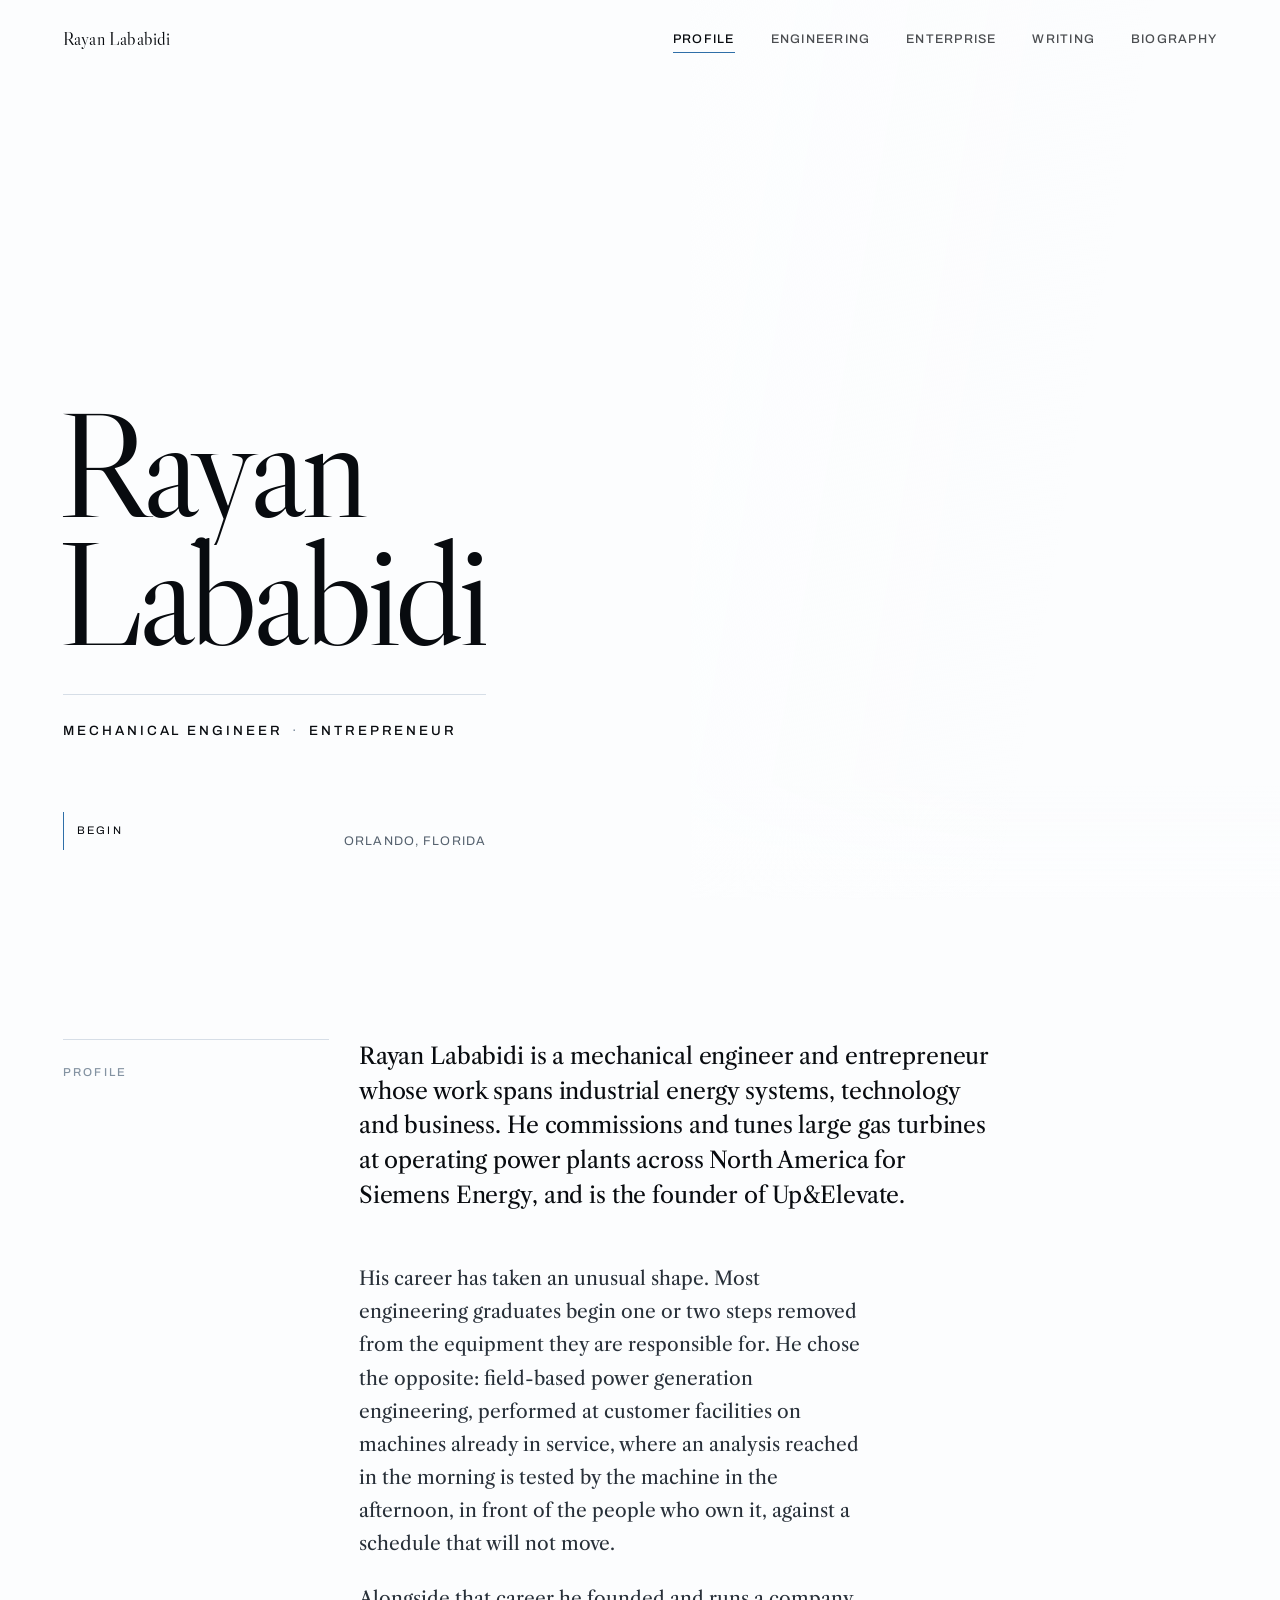
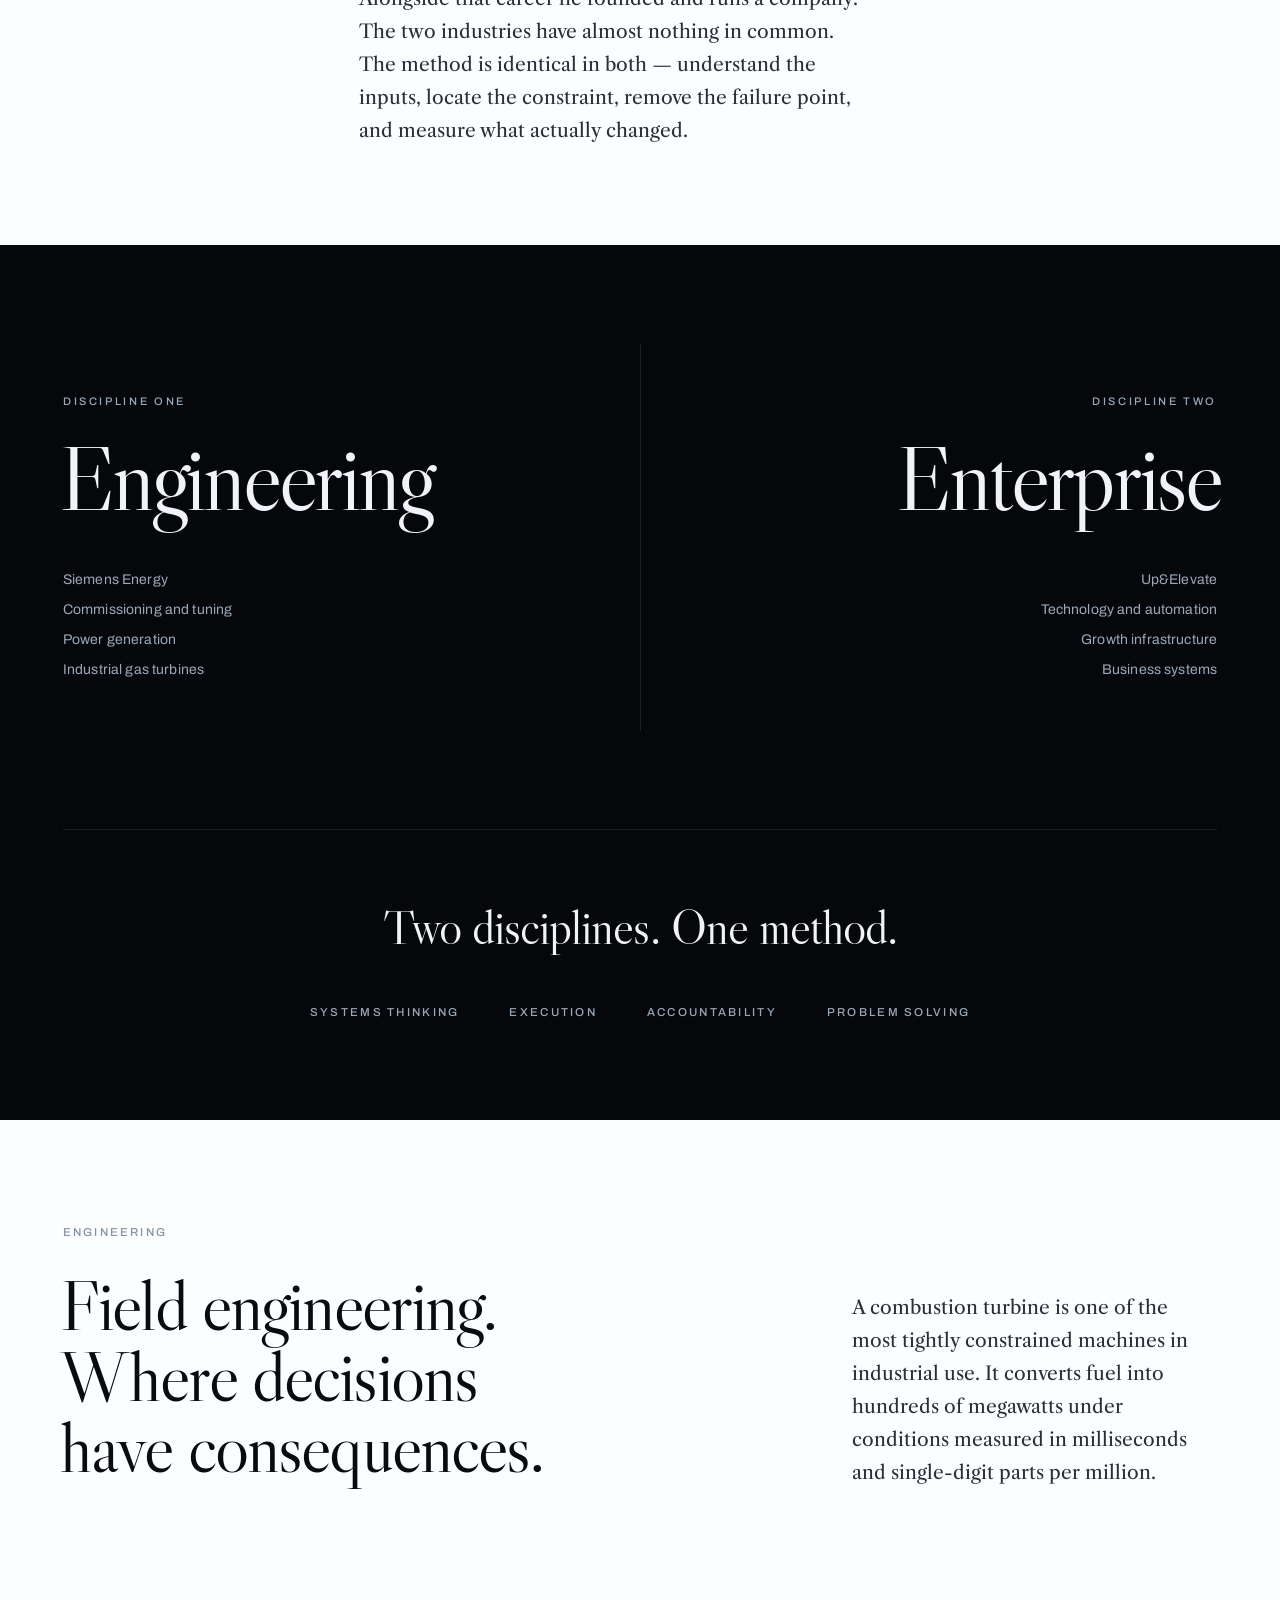
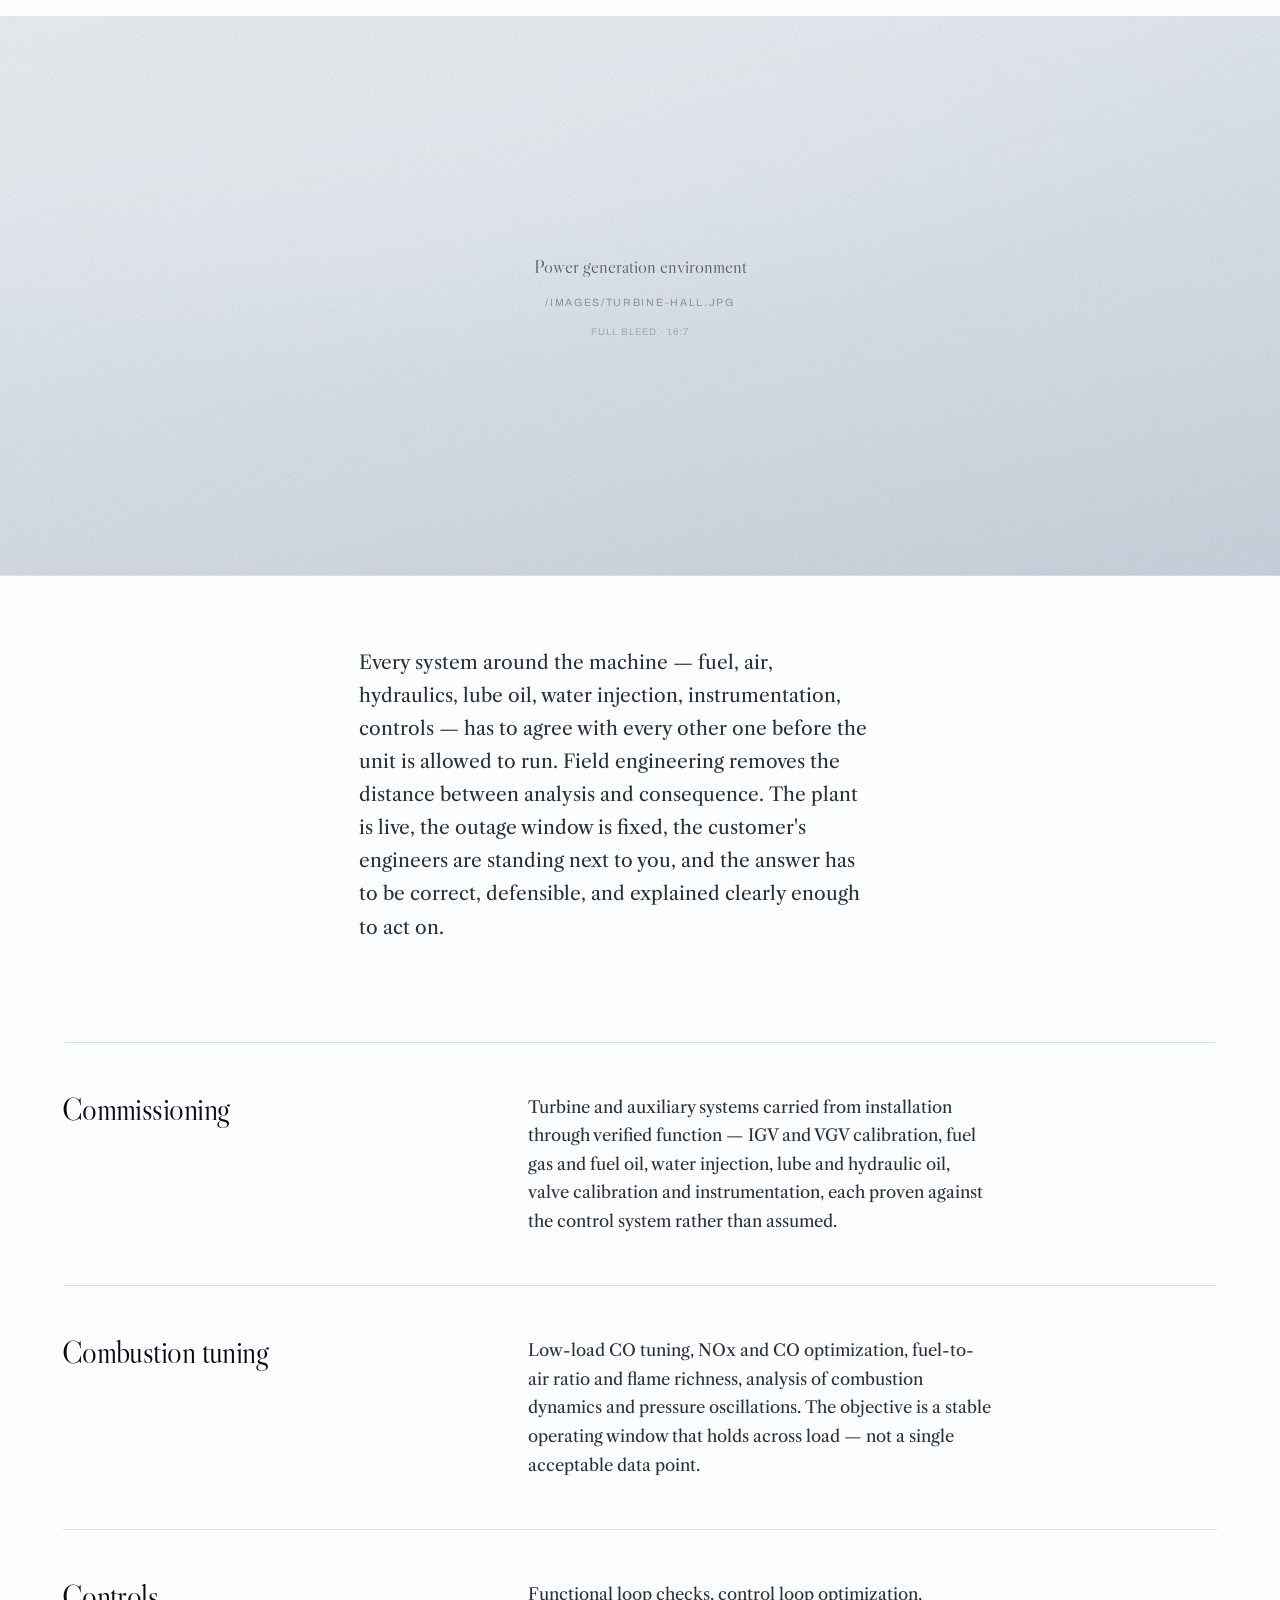
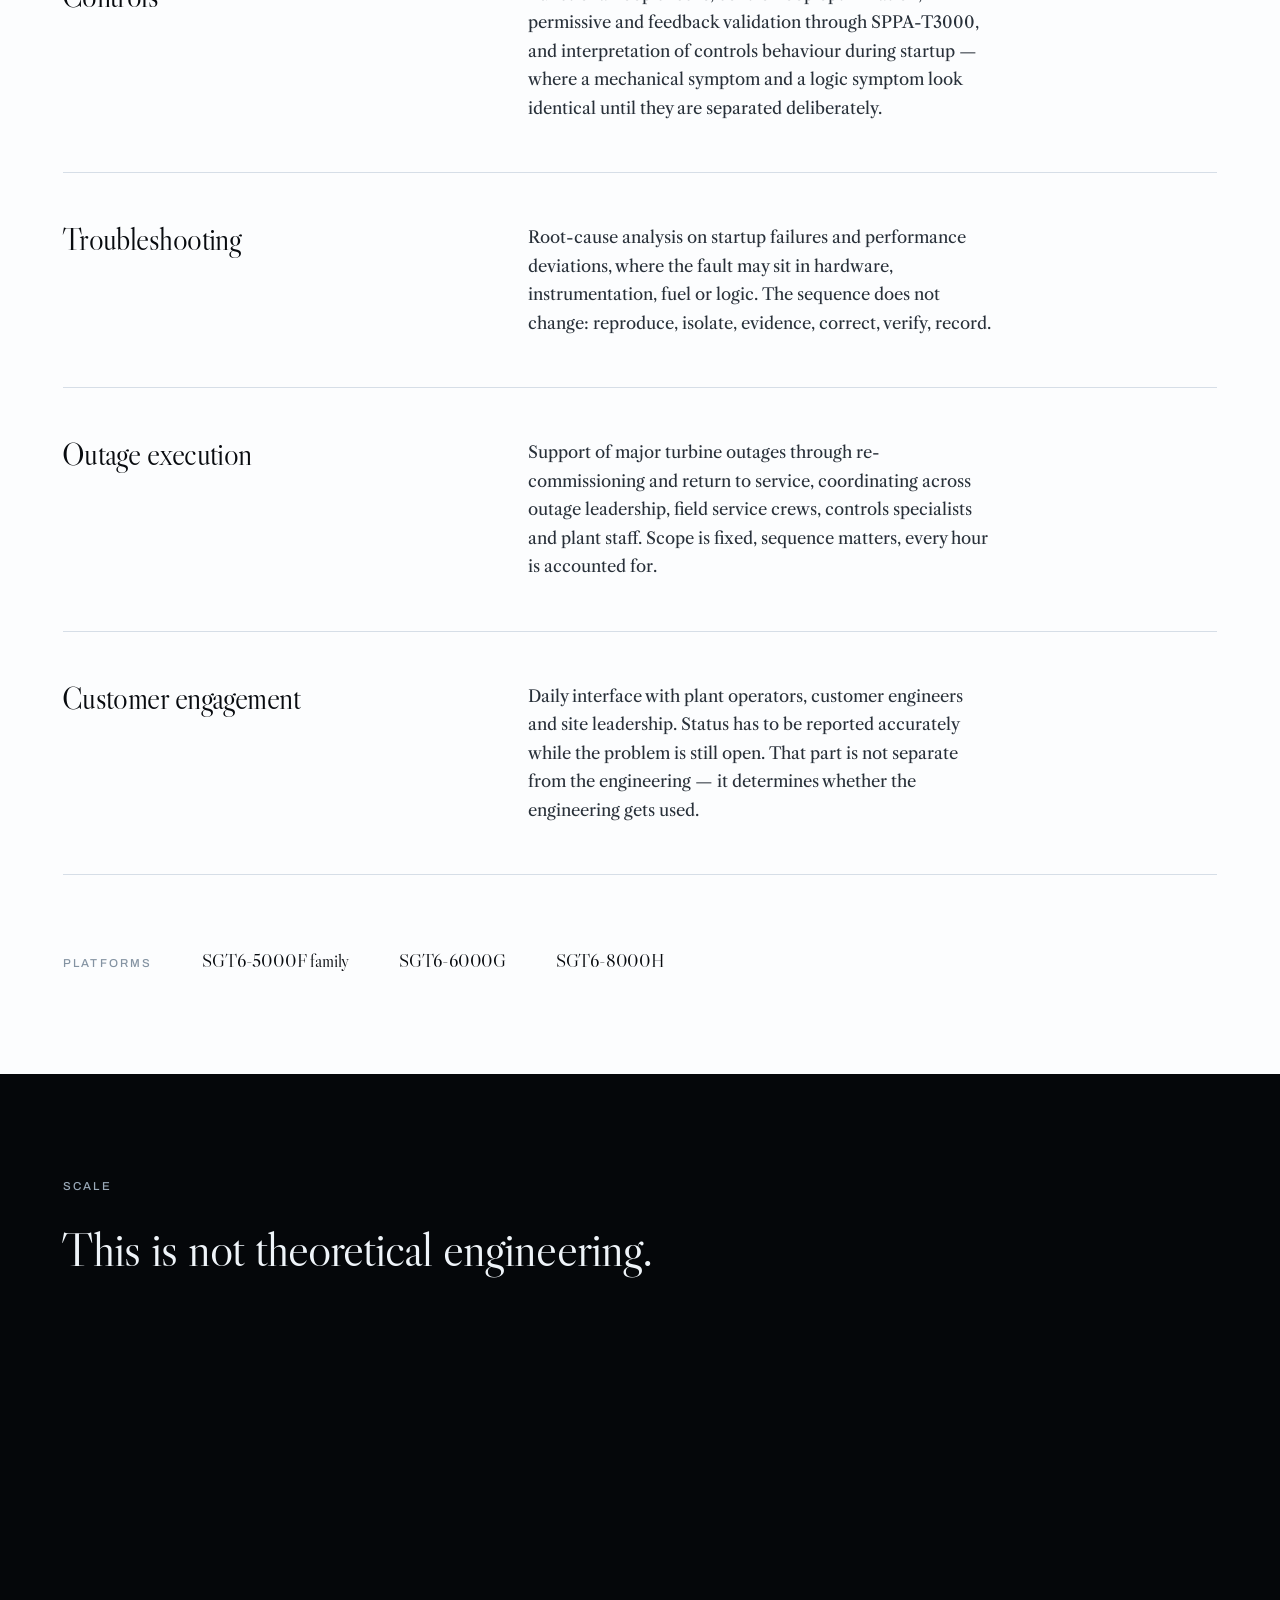
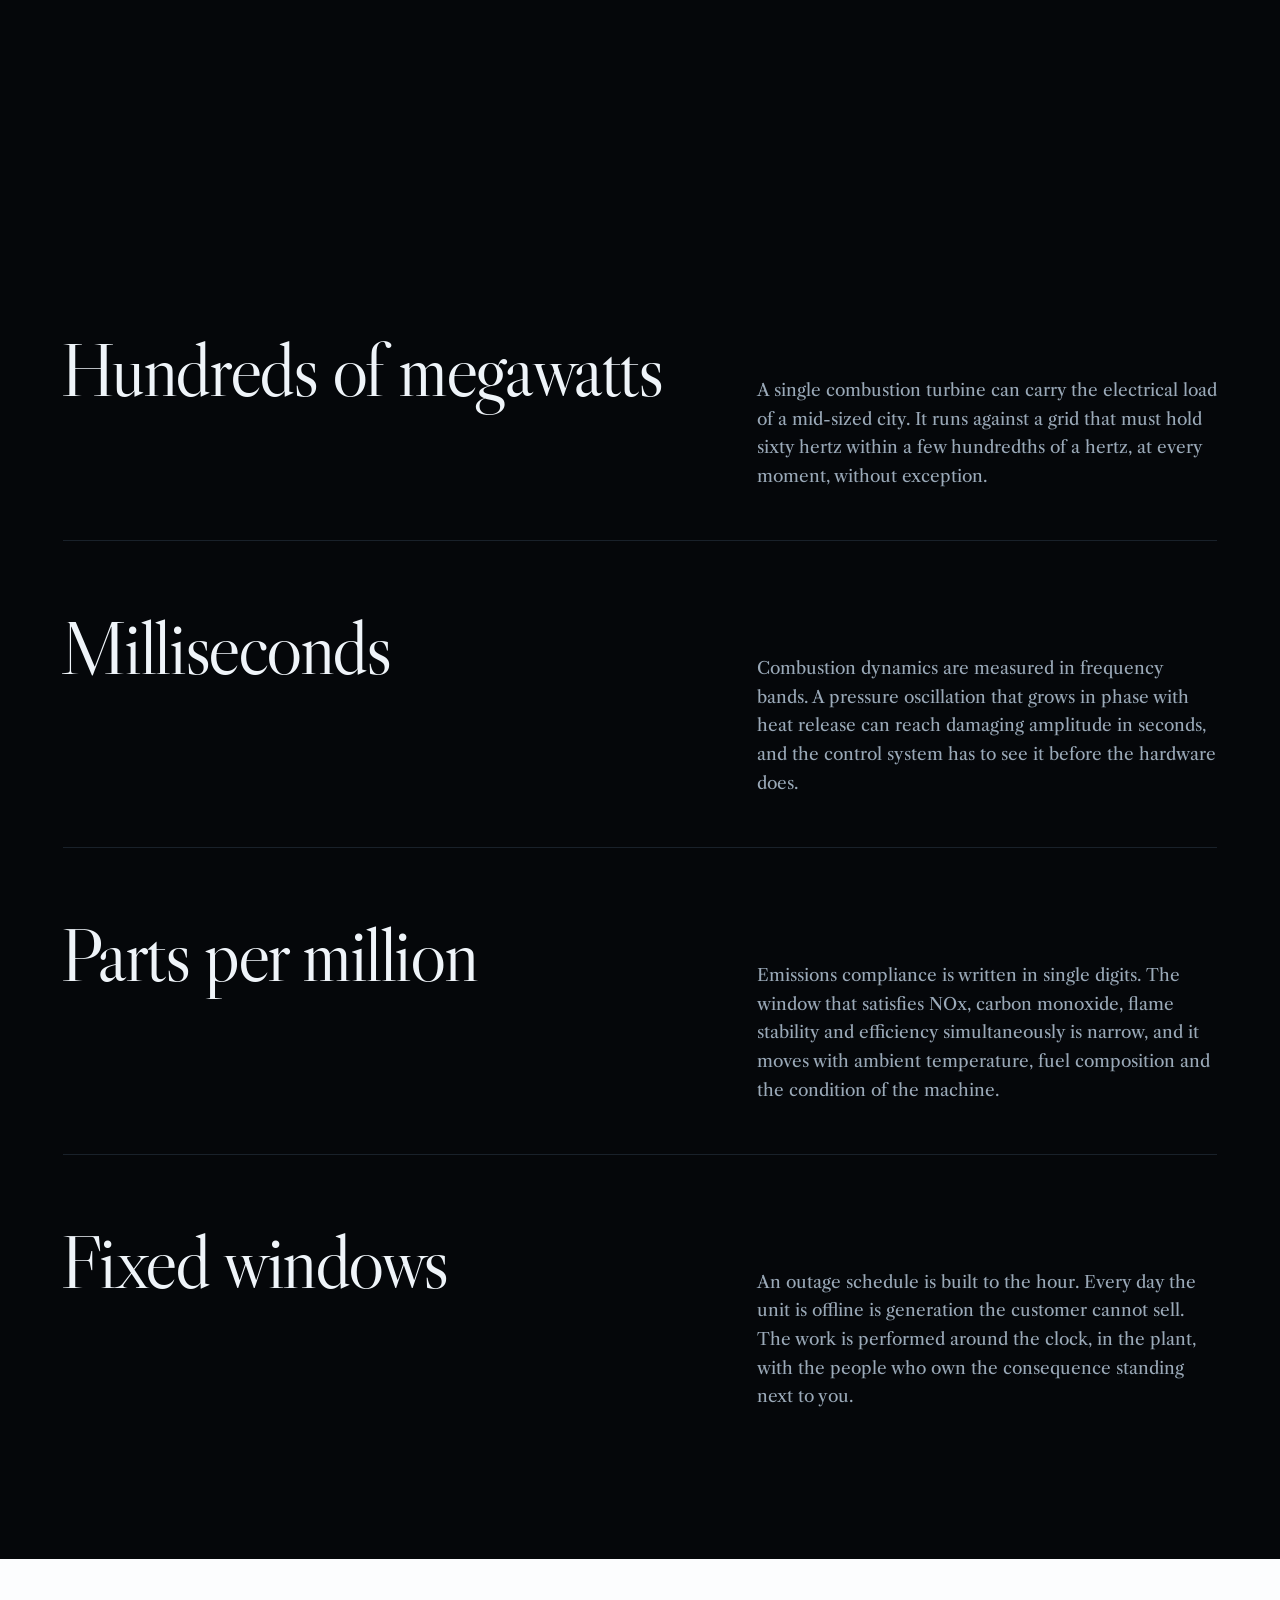
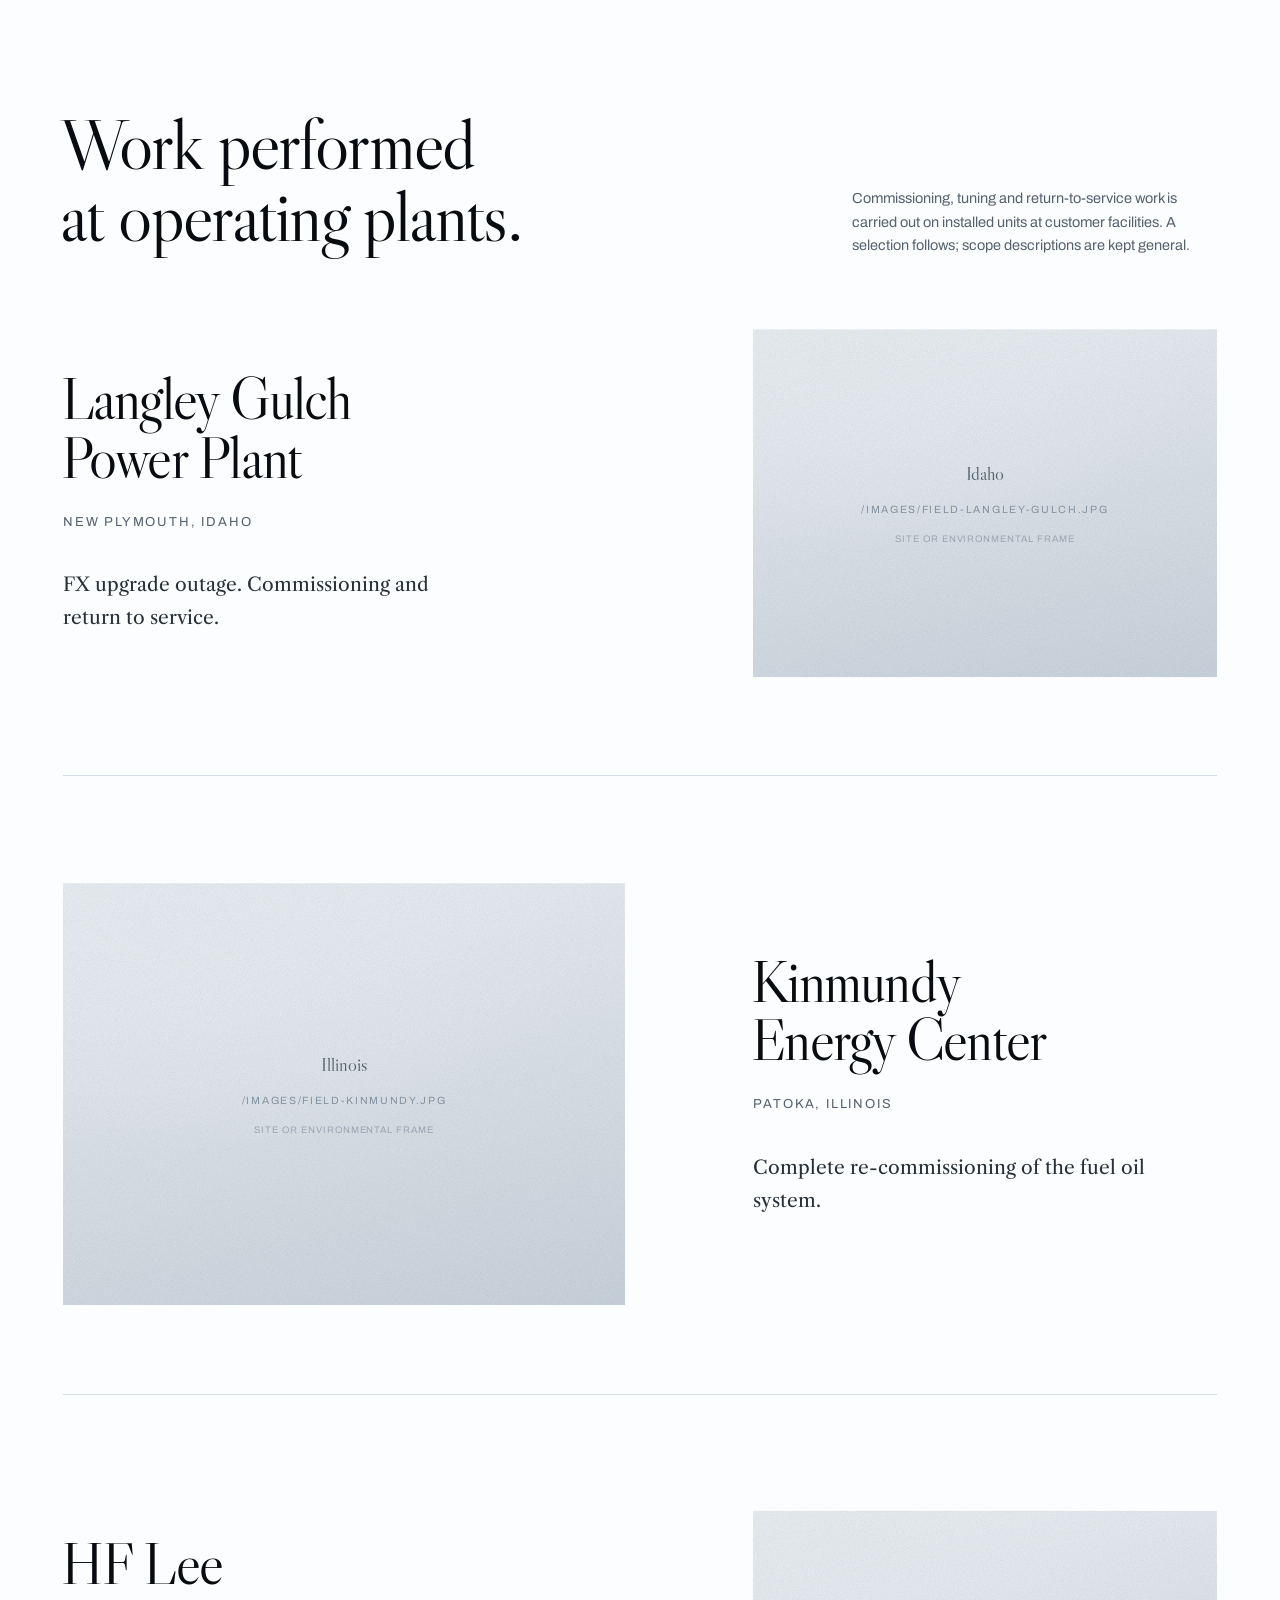
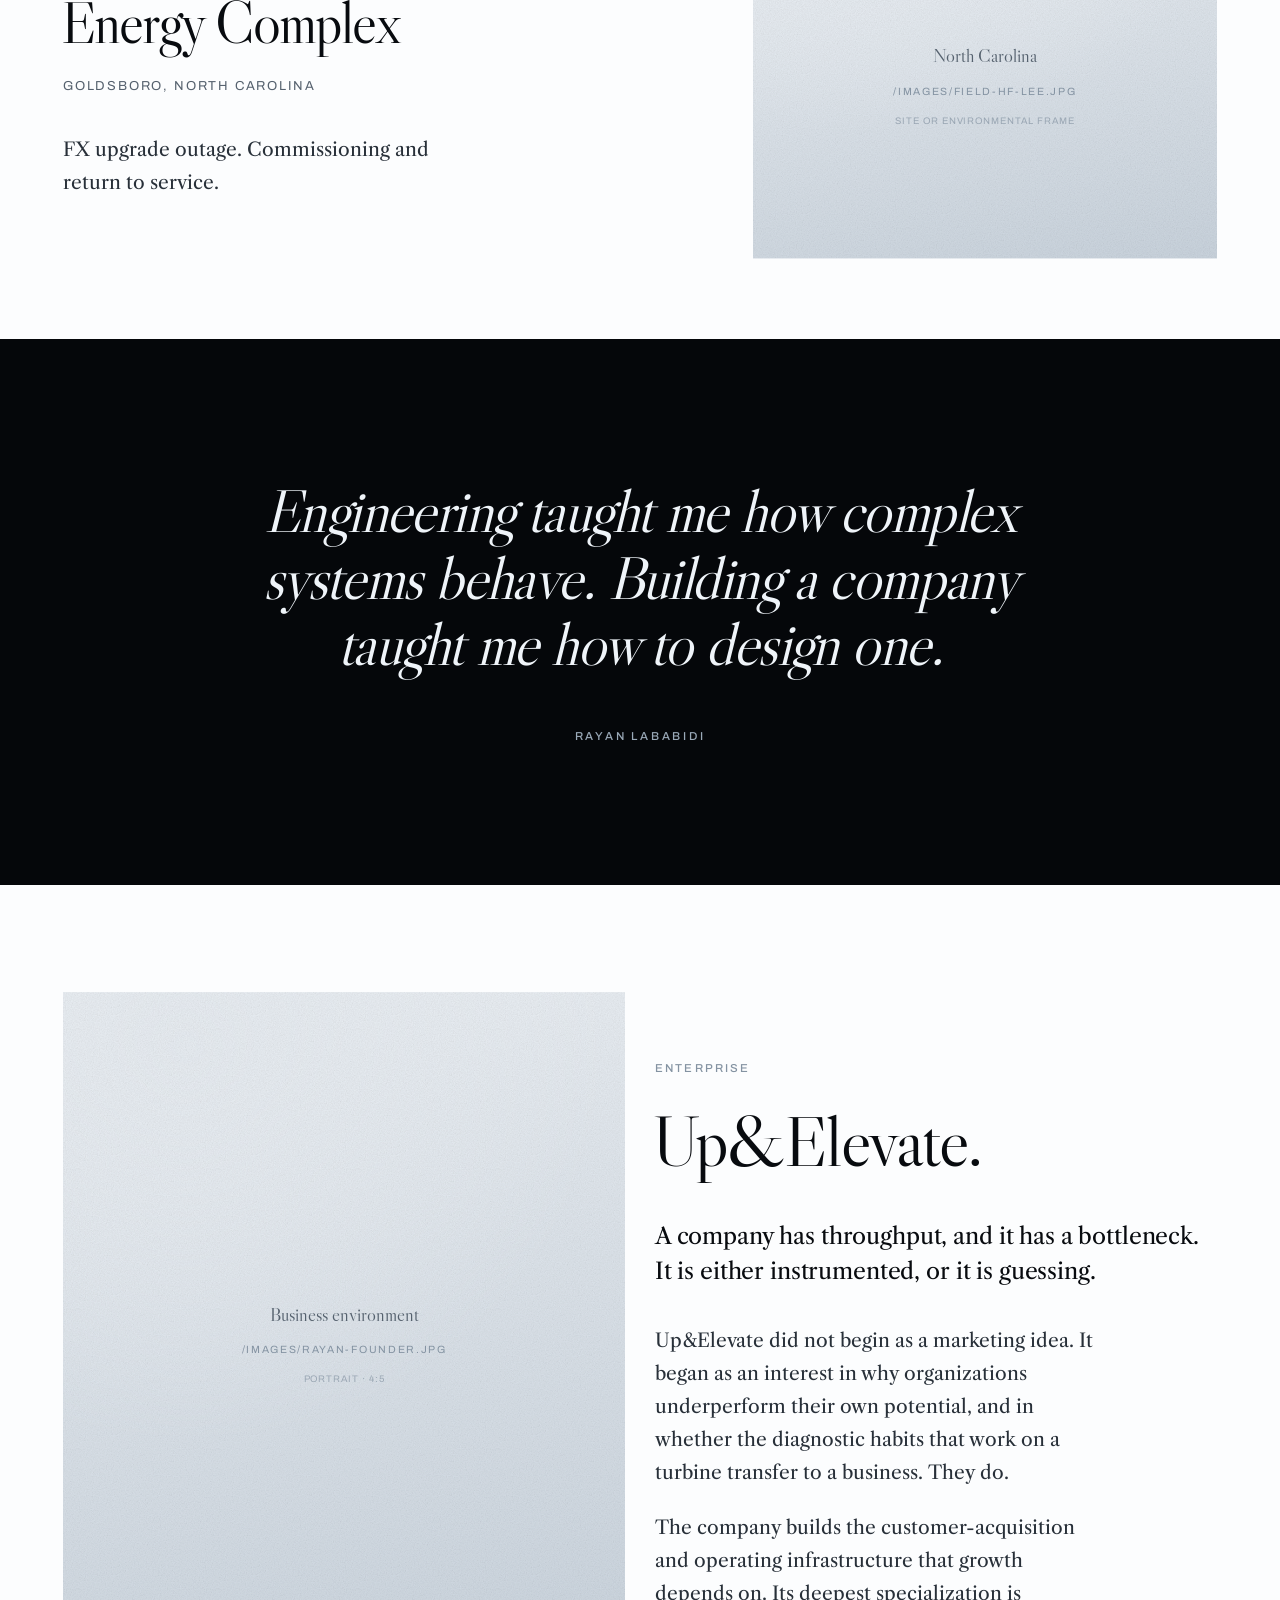
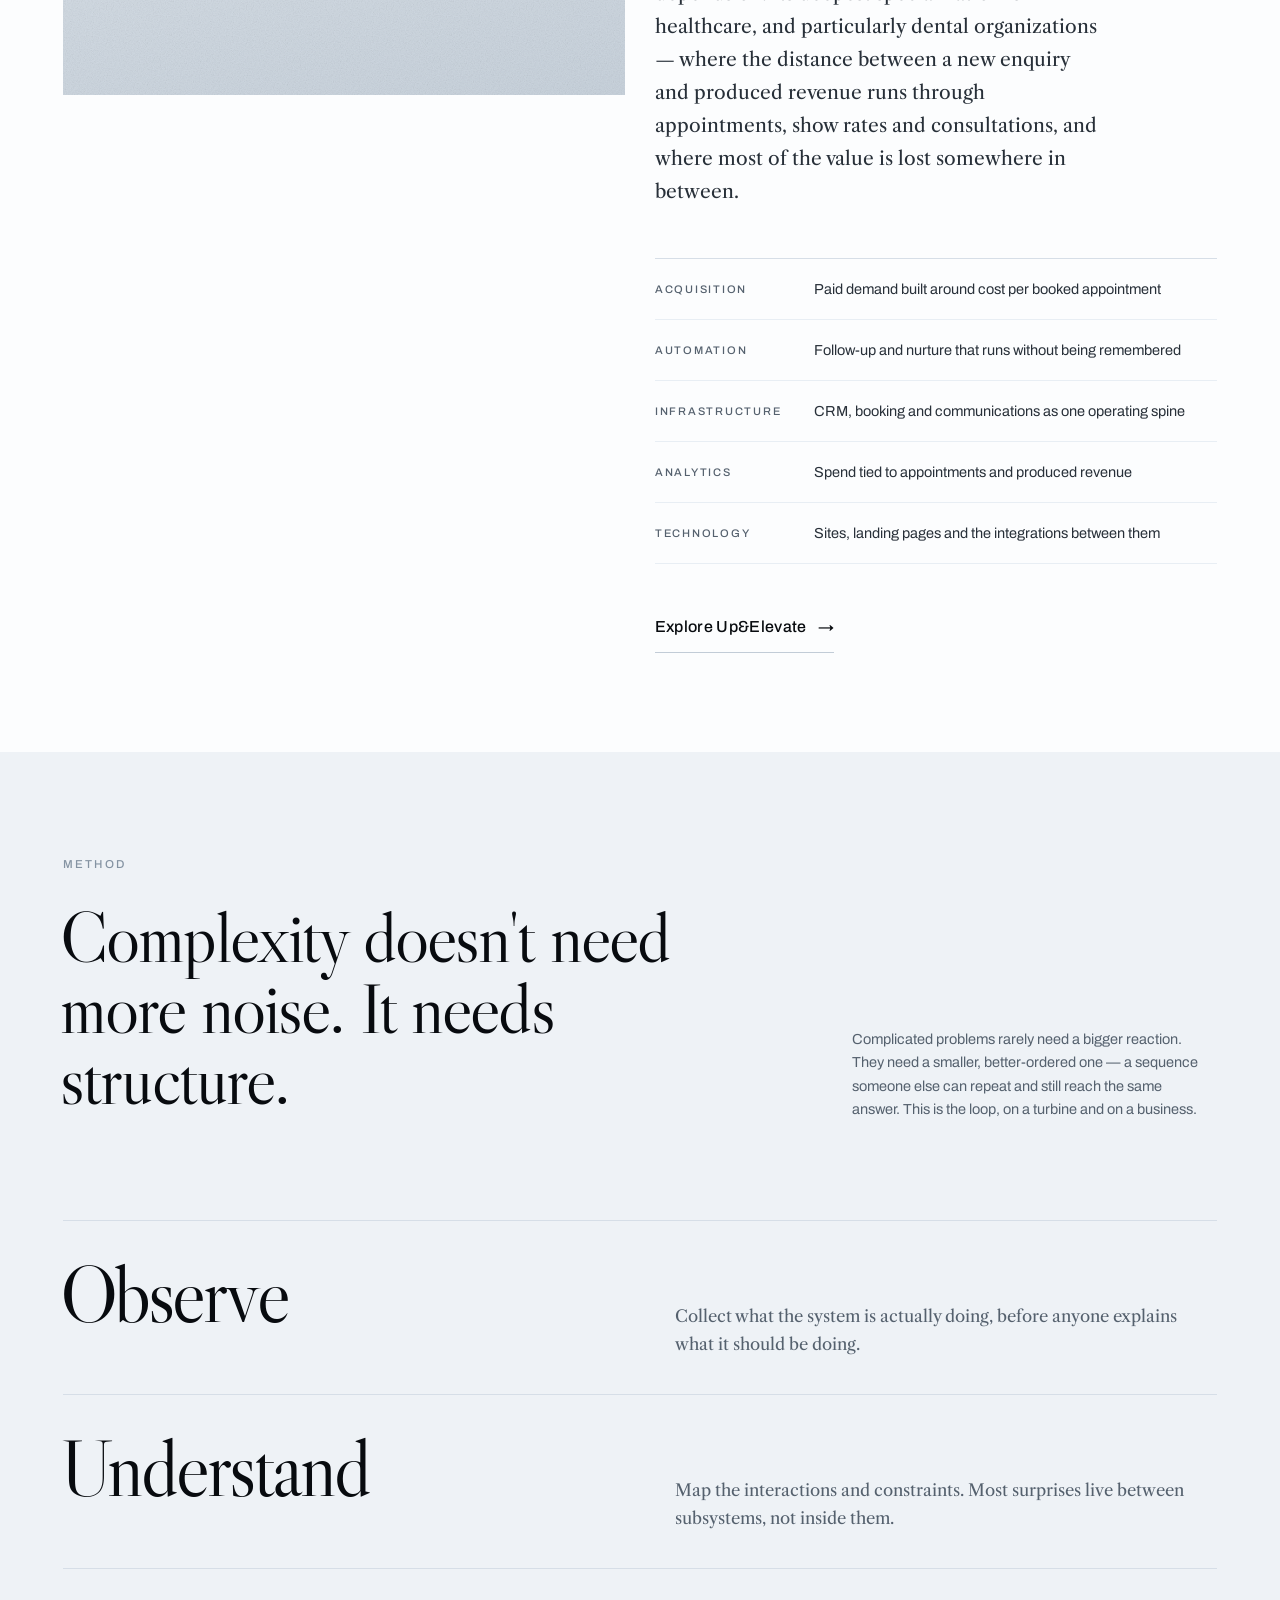
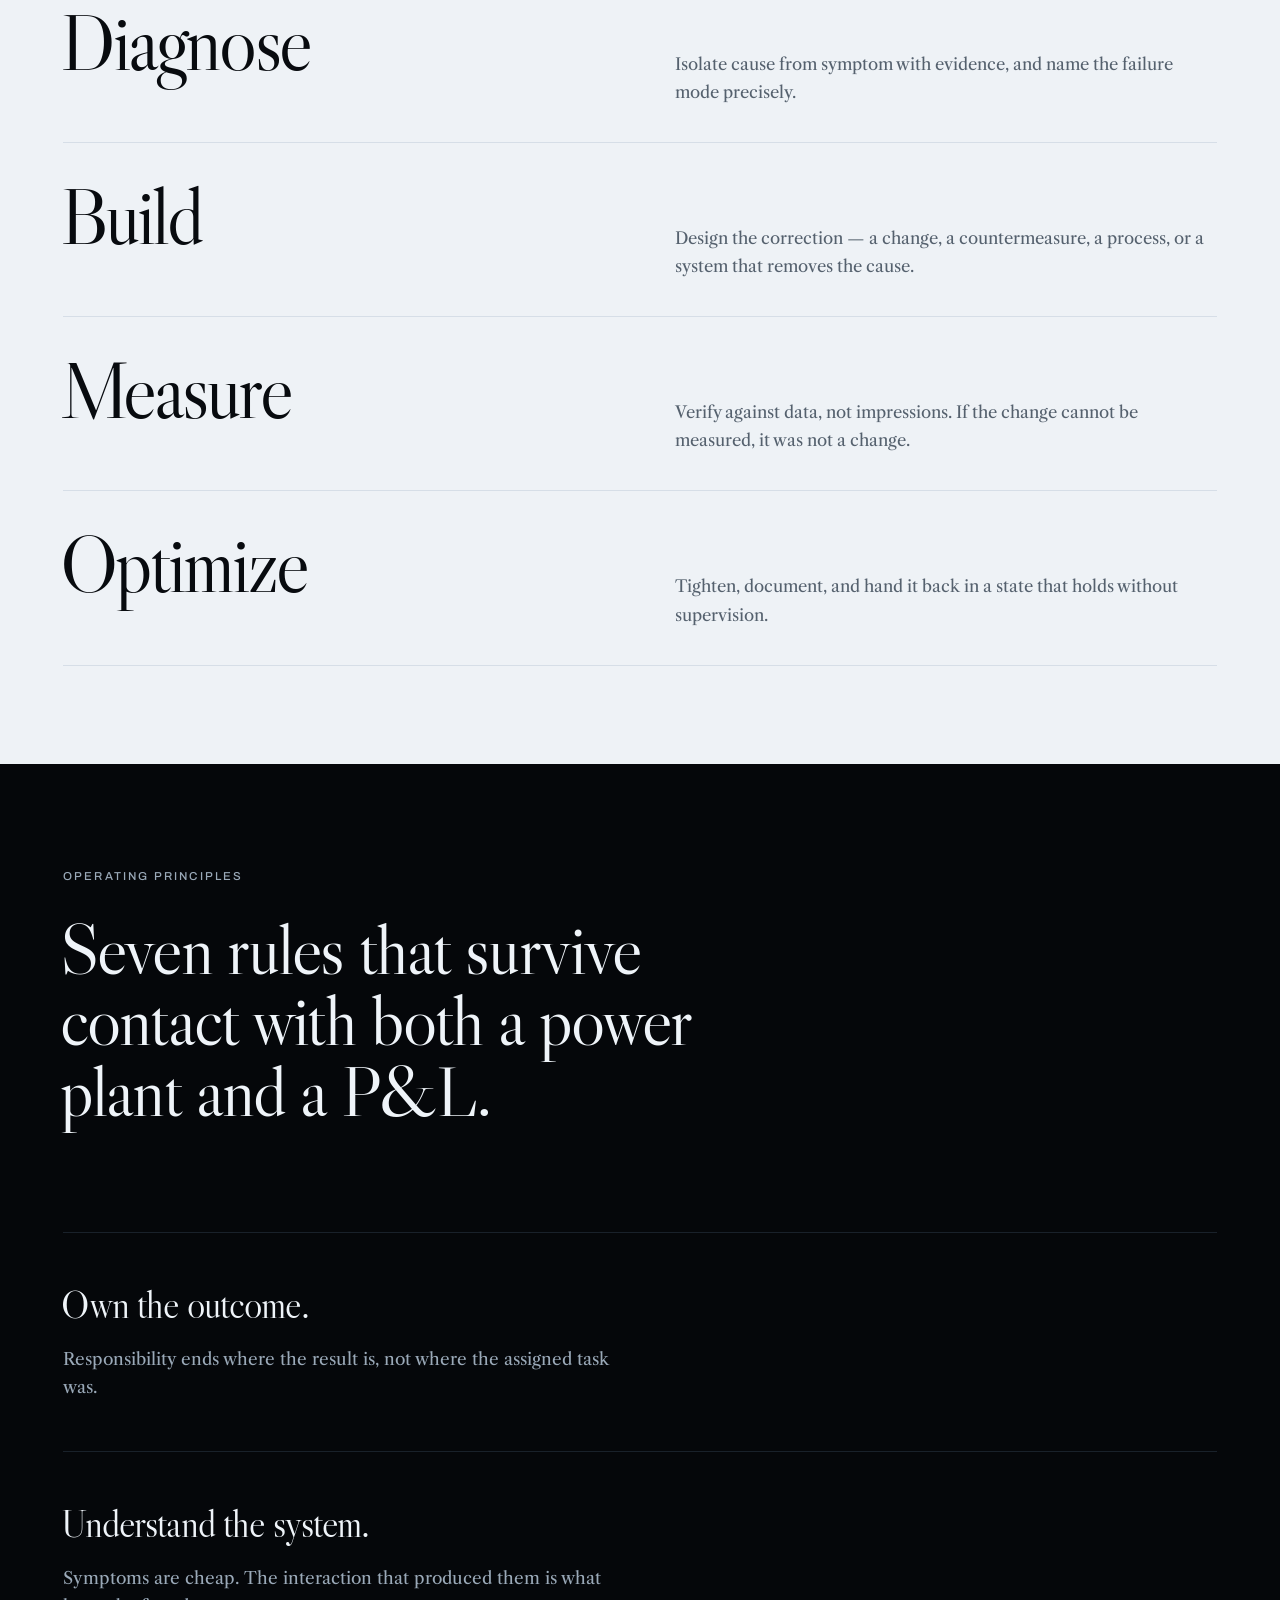
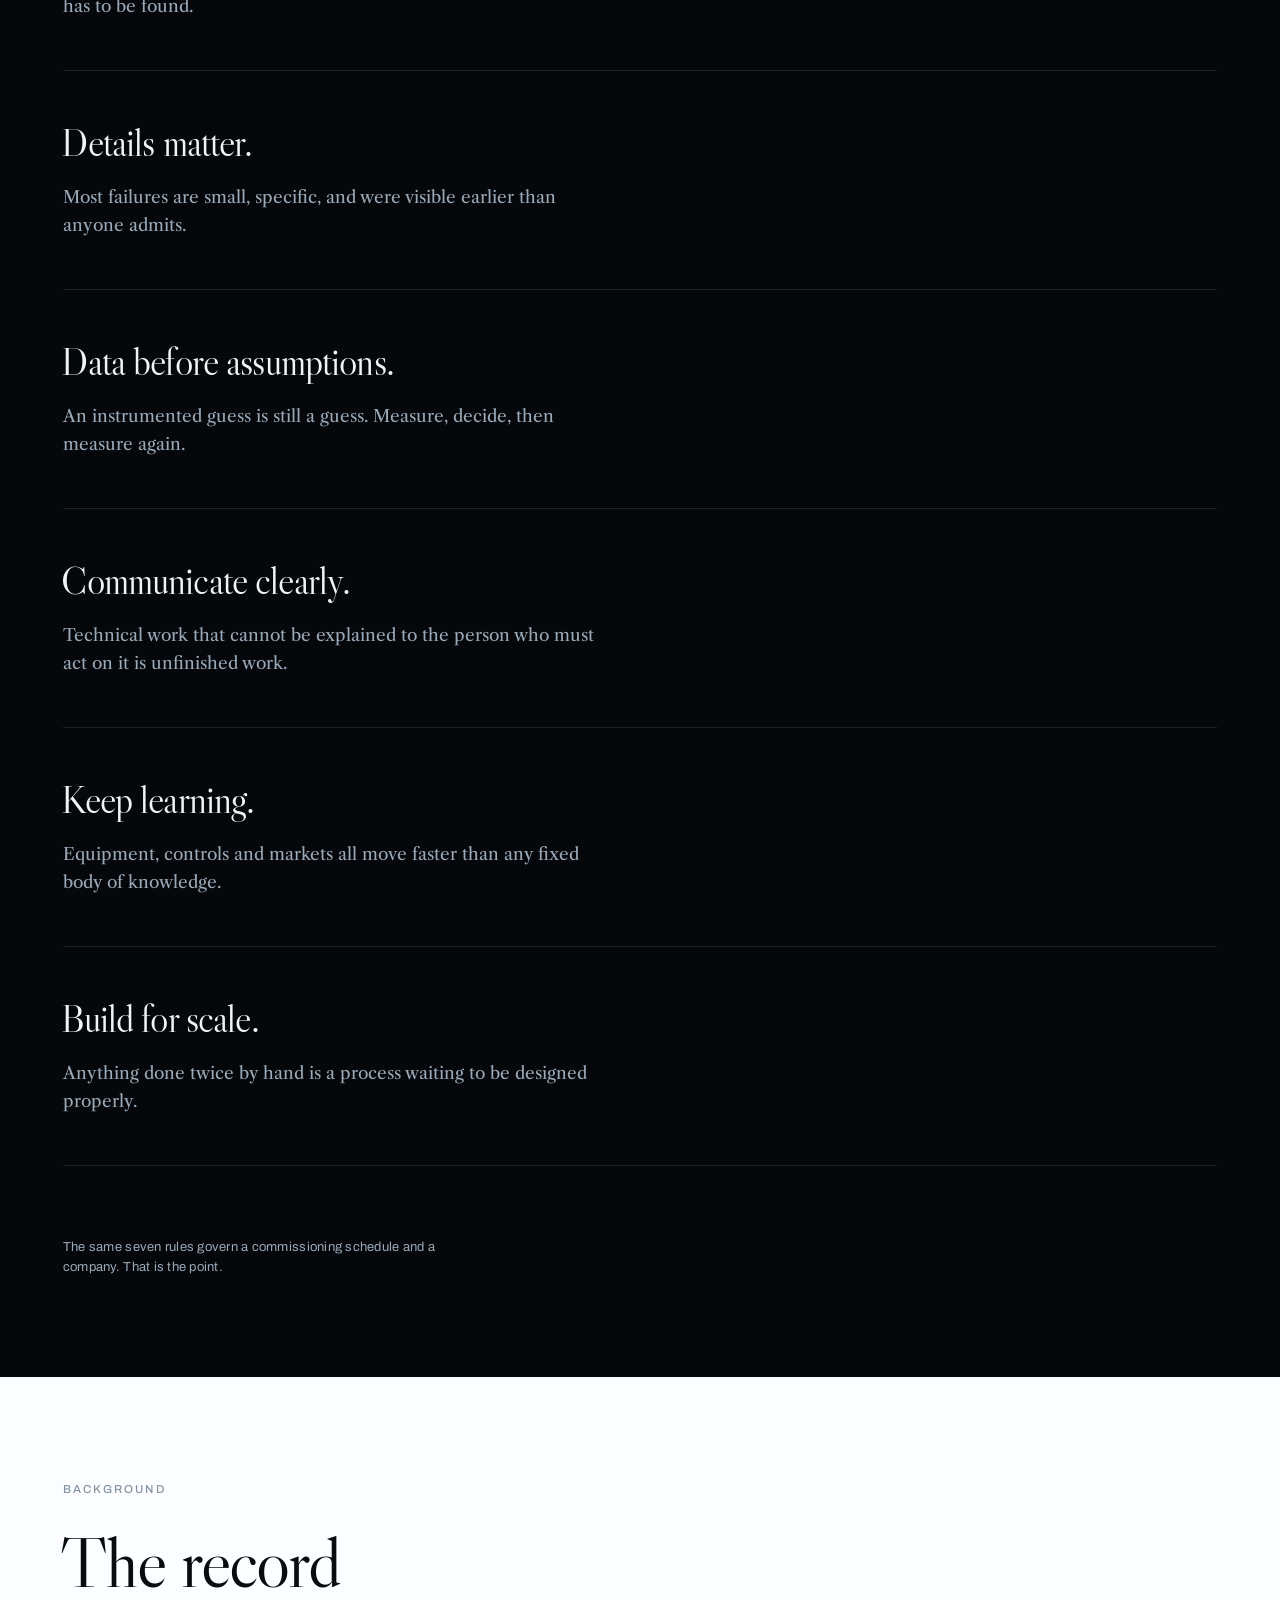
==== public/index.html @ d23224e7 "Update print statement from 'Hello' to 'Goodbye'" ====
<!doctype html>
<html lang="en">
<head>
<meta charset="utf-8">
<meta name="viewport" content="width=device-width, initial-scale=1, viewport-fit=cover">
<title>Rayan Lababidi — Mechanical Engineer &amp; Entrepreneur</title>
<meta name="description" content="Rayan Lababidi is a mechanical engineer and entrepreneur. He commissions and tunes industrial gas turbines for Siemens Energy across North America, and founded Up&amp;Elevate. Based in Orlando, Florida.">
<meta name="keywords" content="Rayan Lababidi, mechanical engineer, Siemens Energy, commissioning engineer, gas turbine tuning, Up&amp;Elevate, Orlando Florida">
<meta name="author" content="Rayan Lababidi">
<meta name="theme-color" content="#FCFDFE">
<link rel="canonical" href="https://rayanlababidi.com/">

<!-- every hidden or animated state is gated behind this class, so the page
     stays fully readable if the script never runs -->
<script>document.documentElement.className += ' rlb-js';</script>

<link rel="icon" href="/favicon.svg" type="image/svg+xml">
<link rel="icon" href="/favicon.ico" sizes="any">
<link rel="apple-touch-icon" href="/apple-touch-icon.png">
<link rel="manifest" href="/site.webmanifest">
<link rel="alternate" type="application/rss+xml" title="Rayan Lababidi — Writing" href="https://rayanlababidi.com/rss.xml">

<meta property="og:type" content="profile">
<meta property="og:site_name" content="Rayan Lababidi">
<meta property="og:url" content="https://rayanlababidi.com/">
<meta property="og:title" content="Rayan Lababidi — Mechanical Engineer &amp; Entrepreneur">
<meta property="og:description" content="Rayan Lababidi is a mechanical engineer and entrepreneur. He commissions and tunes industrial gas turbines for Siemens Energy across North America, and founded Up&amp;Elevate. Based in Orlando, Florida.">
<meta property="og:image" content="https://rayanlababidi.com/og-cover.jpg">
<meta name="twitter:card" content="summary_large_image">
<meta name="twitter:title" content="Rayan Lababidi — Mechanical Engineer &amp; Entrepreneur">
<meta name="twitter:description" content="Rayan Lababidi is a mechanical engineer and entrepreneur. He commissions and tunes industrial gas turbines for Siemens Energy across North America, and founded Up&amp;Elevate. Based in Orlando, Florida.">
<meta name="twitter:image" content="https://rayanlababidi.com/og-cover.jpg">

<script type="application/ld+json">
{
  "@context": "https://schema.org",
  "@graph": [
    {
      "@type": "Person",
      "@id": "https://rayanlababidi.com/#rayan-lababidi",
      "name": "Rayan Lababidi",
      "givenName": "Rayan",
      "familyName": "Lababidi",
      "url": "https://rayanlababidi.com/",
      "email": "mailto:hello@rayanlababidi.com",
      "jobTitle": [
        "Mechanical Engineer",
        "Tuning & Commissioning Engineer",
        "Founder"
      ],
      "worksFor": {
        "@type": "Organization",
        "name": "Siemens Energy"
      },
      "alumniOf": {
        "@type": "CollegeOrUniversity",
        "name": "University of Central Florida"
      },
      "address": {
        "@type": "PostalAddress",
        "addressLocality": "Orlando",
        "addressRegion": "FL",
        "addressCountry": "US"
      },
      "knowsLanguage": [
        "English",
        "Arabic",
        "French"
      ],
      "knowsAbout": [
        "Gas turbine commissioning",
        "Combustion tuning",
        "Combustion dynamics",
        "Gas turbine controls",
        "SPPA-T3000",
        "Combined cycle power plants",
        "Outage execution",
        "Root cause analysis",
        "Power grid reliability",
        "Growth infrastructure"
      ],
      "sameAs": [
        "https://www.linkedin.com/in/rayanlababidi/",
        "https://up-elevate.com"
      ],
      "mainEntityOfPage": {
        "@type": "WebPage",
        "@id": "https://rayanlababidi.com/"
      }
    },
    {
      "@type": "WebSite",
      "@id": "https://rayanlababidi.com/#site",
      "url": "https://rayanlababidi.com/",
      "name": "Rayan Lababidi",
      "inLanguage": "en-US",
      "publisher": {
        "@id": "https://rayanlababidi.com/#rayan-lababidi"
      }
    },
    {
      "@type": "ProfilePage",
      "@id": "https://rayanlababidi.com/#profilepage",
      "url": "https://rayanlababidi.com/",
      "name": "Rayan Lababidi — Mechanical Engineer and Entrepreneur",
      "mainEntity": {
        "@id": "https://rayanlababidi.com/#rayan-lababidi"
      },
      "about": {
        "@id": "https://rayanlababidi.com/#rayan-lababidi"
      }
    }
  ]
}
</script>

<link rel="preload" as="image" type="image/webp" imagesrcset="/images/rayan-portrait-652.webp 652w, /images/rayan-portrait-1014.webp 1014w, /images/rayan-portrait-1449.webp 1449w" imagesizes="(max-width: 900px) 624px, 1441px" fetchpriority="high">
<link rel="preconnect" href="https://fonts.googleapis.com">
<link rel="preconnect" href="https://fonts.gstatic.com" crossorigin>
<link href="https://fonts.googleapis.com/css2?family=Archivo:wght@400;500;600&family=Libre+Caslon+Display&family=Libre+Caslon+Text:ital,wght@0,400;0,700;1,400&display=swap" rel="stylesheet">

<style>
/* ============================================================================
   RAYAN LABABIDI — MONOGRAPH
   A biography design system. Achromatic by decision: the photography is the
   only colour on the page. Everything is scoped to .rlb so it can be pasted
   into a page builder without colliding with anything.
   ============================================================================ */

.rlb{
  /* --- surfaces ---------------------------------------------------------
     The palette was warm ivory and warm near-black. Warm greys read soft;
     this site is about tolerances. Everything is pulled to the cold side of
     neutral and the two ends are pushed further apart — a brighter paper and
     a deeper black — so hairlines cut instead of blur.                     */
  --paper:     #FCFDFE;
  --paper-2:   #EEF2F6;
  --void:      #05070A;

  /* --- ink on light ---------------------------------------------------- */
  --ink:       #080B0F;
  --ink-80:    #283039;
  --ink-55:    #55616E;
  --ink-38:    #8493A2;
  --ink-18:    #C2CCD7;

  /* --- ink on dark ----------------------------------------------------- */
  --lit:       #EFF4F9;
  --lit-62:    #9AA9B8;
  --lit-34:    #586572;

  /* --- rules ----------------------------------------------------------- */
  --rule:      #D6DEE7;
  --rule-soft: #E8EEF4;
  --rule-dark: #19212A;

  /* --- the one accent ---------------------------------------------------
     Cold steel, the colour of the compressor end of the machine. It appears
     only where the page answers you — a link drawing its rule, a focus ring,
     the live item in the contents, the trace in the hero. Never as
     decoration, never on a surface, never on type that is only being read.
     --steel is the light-background value, --steel-lit the dark one; both
     clear 5:1 against the surface they sit on.                            */
  --steel:     #2F6FA8;
  --steel-lit: #6FB0E0;

  /* --- type ------------------------------------------------------------ */
  --display: 'Libre Caslon Display', 'Times New Roman', Times, serif;
  --text:    'Libre Caslon Text', 'Times New Roman', Times, serif;
  --sans:    'Archivo', -apple-system, BlinkMacSystemFont, 'Segoe UI', Helvetica, Arial, sans-serif;

  /* --- motion ---------------------------------------------------------- */
  --out:  cubic-bezier(.19,1,.22,1);
  --io:   cubic-bezier(.45,0,.15,1);

  /* ==========================================================================
     THE SPATIAL SCALE
     --------------------------------------------------------------------------
     Nine steps. Every ceiling is 1.4x the one below it (8 · 11 · 15 · 21 · 29 ·
     40 · 56 · 78 · 110, rounded to even numbers), which is close enough to a
     minor third that adjacent steps read as related and non-adjacent steps read
     as deliberately different. Nothing on this page is spaced by a number that
     is not one of these.

     Each step is `clamp(floor, a·vw + b, ceiling)`, with a and b solved so the
     floor is reached at 380px and the ceiling at 1600px. Two properties follow,
     and both were missing before:

       1. Every step reaches its ceiling at the SAME viewport width. Previously
          --edge topped out at 1727px, --band at 1615px and the display type at
          1355px, so between roughly 1350px and 1700px the white space kept
          growing while the type had stopped. That is what made the page feel
          like it was coming apart at desktop widths.

       2. The ceiling/floor ratio grows with the step: 1.33x at --s1, 2.0x at
          --s9. Small spaces inside a component stay almost constant across
          viewports; large spaces between chapters expand. A single multiplier
          applied to one fluid unit cannot do this, which is why the steps are
          written out rather than derived with calc().
     ========================================================================== */
  --s1: clamp(  6px, 0.16vw +  5.38px,   8px);  /* hairline offsets, tight pairs */
  --s2: clamp( 10px, 0.33vw +  8.75px,  14px);  /* label to value               */
  --s3: clamp( 14px, 0.49vw + 12.13px,  20px);  /* inside a row                 */
  --s4: clamp( 18px, 0.82vw + 14.88px,  28px);  /* eyebrow to heading           */
  --s5: clamp( 24px, 1.31vw + 19.02px,  40px);  /* heading to body              */
  --s6: clamp( 32px, 1.97vw + 24.52px,  56px);  /* within a block               */
  --s7: clamp( 44px, 2.95vw + 32.79px,  80px);  /* block to block               */
  --s8: clamp( 60px, 4.26vw + 43.80px, 112px);  /* a section's own inset        */
  --s9: clamp( 80px, 6.56vw + 55.08px, 160px);  /* an unmarked chapter break    */

  /* --- measure ---------------------------------------------------------
     --edge is the page gutter. Its old 20px floor was too tight for a site
     trying to feel expensive; 26px on a 390px screen is still narrow but it
     reads as a margin rather than as a squeeze.
     --gap is locked to a fraction of --edge so the column rhythm and the page
     rhythm can never drift apart. At 1512px this lands on 34px, which is what
     the hand-written value used to be.                                     */
  --edge: clamp(26px, 4.10vw + 10.43px, 76px);
  --gap:  calc(var(--edge) * .47);
  --maxw: 1560px;

  /* --- clearance -------------------------------------------------------
     Two bespoke values, because both are measured against the fixed nav bar
     rather than against the spatial scale.                                 */
  --hero-top: clamp(104px, 7.05vw +  77.20px, 190px);  /* nav + hero breathing  */
  --mast-top: clamp(148px, 7.50vw + 120.00px, 240px);  /* nav + article opening */
  --stick:    clamp( 96px, 3.61vw +  82.28px, 140px);  /* sticky rails clear nav */

  /* --- reading measure -------------------------------------------------
     Expressed in em and calibrated against the actual faces, because em is
     not a character. Measured on this build: Libre Caslon Text averages
     0.472em per character, Archivo 0.431em. The old values were written as
     if 1 character were 1em, which is why 44em produced a 93 character line
     instead of a 44 character one.                                         */
  --m-s:    22em;   /* ~50 characters — deks, sidebars, captions          */
  --m:      28em;   /* ~64 characters — ledes, secondary description copy  */
  --m-l:    32em;   /* ~70 characters — body copy, the long-form default   */
  --m-fine: 33em;   /* ~76 characters in Archivo — fine print              */

  /* --- optical alignment -----------------------------------------------
     Libre Caslon Display carries a 0.040em left sidebearing, Archivo 0.081em.
     Set flush to the same grid line they line up mathematically and miss
     optically: at the 184px hero size that is 7.4px of visible indent against
     the eyebrow above it. Display type is pulled back by its own sidebearing
     so the INK starts on the column, not the box. Sub-pixel at sans sizes, so
     the sans is left alone. One value per face is an approximation — the
     sidebearing is really per glyph — but it removes the error that shows.  */
  --optic: -.04em;
}

/* ============================================================================
   BASE
   ============================================================================ */
.rlb, .rlb *, .rlb *::before, .rlb *::after{ box-sizing:border-box; }
.rlb{
  margin:0;
  background:var(--paper);
  color:var(--ink);
  font-family:var(--sans);
  font-size:16px;
  line-height:1.6;
  font-weight:400;
  font-synthesis-weight:none;
  -webkit-font-smoothing:antialiased;
  -moz-osx-font-smoothing:grayscale;
  text-rendering:optimizeLegibility;
  overflow-x:clip;
}
html{ overflow-x:clip; scroll-behavior:smooth; }
body{ margin:0; background:#FCFDFE; }
/* The element reset is wrapped in :where() so it carries no specificity at all.
   Written flat as `.rlb p{ margin:0 }` it scored 0-1-1 and silently beat every
   single-class component rule in this file — .rlb-note__d, .rlb-hero__role,
   .rlb-two__l, .rlb-mast__d and about twenty others were computing to
   margin-top:0 no matter what they declared. That one point of specificity is
   why the spacing on this site never looked like the spacing in this file. */
:where(.rlb) :where(h1,h2,h3,h4,p,ul,ol,figure,blockquote,dl,dd,dt){ margin:0; padding:0; }
:where(.rlb) :where(ul,ol){ list-style:none; }
.rlb a{ color:inherit; text-decoration:none; }
.rlb img{ display:block; width:100%; height:auto; }
.rlb button{ font:inherit; color:inherit; background:none; border:0; cursor:pointer; }
.rlb ::selection{ background:var(--steel); color:#fff; }
.rlb :focus-visible{ outline:2px solid var(--steel); outline-offset:4px; }
.rlb-dark :focus-visible{ outline-color:var(--steel-lit); }

.rlb-skip{
  position:absolute; top:-100px; left:var(--edge); z-index:200;
  background:var(--ink); color:var(--paper); padding:var(--s2) var(--s3);
  font-size:13px; letter-spacing:.04em;
}
.rlb-skip:focus{ top:var(--s3); }

/* ============================================================================
   MEASURE — a 12 column editorial grid, plus a couple of shorthand columns
   ============================================================================ */
.rlb-w{ width:100%; max-width:var(--maxw); margin-inline:auto; padding-inline:var(--edge); }
/* row-gap matters more than column-gap here: at 900px the twelve columns
   collapse to one and every grid becomes a stack. Without a default the
   stacked items butt together — which is what put the category label on top
   of the article headline on a phone. Components that want a different
   rhythm still set their own. */
.rlb-g{
  display:grid; grid-template-columns:repeat(12,minmax(0,1fr));
  column-gap:var(--gap); row-gap:var(--s6);
}
.rlb-bleed{ width:100%; }

.c1-1{ grid-column:1 / 2; }
.c1-2{ grid-column:1 / 3; }
.c1-3{ grid-column:1 / 4; }
.c1-4{ grid-column:1 / 5; }
.c1-5{ grid-column:1 / 6; }
.c1-6{ grid-column:1 / 7; }
.c1-7{ grid-column:1 / 8; }
.c1-8{ grid-column:1 / 9; }
.c1-9{ grid-column:1 / 10; }
.c1-10{ grid-column:1 / 11; }
.c1-11{ grid-column:1 / 12; }
.c1-12{ grid-column:1 / 13; }
.c1-13{ grid-column:1 / -1; }
.c2-2{ grid-column:2 / 3; }
.c2-3{ grid-column:2 / 4; }
.c2-4{ grid-column:2 / 5; }
.c2-5{ grid-column:2 / 6; }
.c2-6{ grid-column:2 / 7; }
.c2-7{ grid-column:2 / 8; }
.c2-8{ grid-column:2 / 9; }
.c2-9{ grid-column:2 / 10; }
.c2-10{ grid-column:2 / 11; }
.c2-11{ grid-column:2 / 12; }
.c2-12{ grid-column:2 / 13; }
.c2-13{ grid-column:2 / -1; }
.c3-3{ grid-column:3 / 4; }
.c3-4{ grid-column:3 / 5; }
.c3-5{ grid-column:3 / 6; }
.c3-6{ grid-column:3 / 7; }
.c3-7{ grid-column:3 / 8; }
.c3-8{ grid-column:3 / 9; }
.c3-9{ grid-column:3 / 10; }
.c3-10{ grid-column:3 / 11; }
.c3-11{ grid-column:3 / 12; }
.c3-12{ grid-column:3 / 13; }
.c3-13{ grid-column:3 / -1; }
.c4-4{ grid-column:4 / 5; }
.c4-5{ grid-column:4 / 6; }
.c4-6{ grid-column:4 / 7; }
.c4-7{ grid-column:4 / 8; }
.c4-8{ grid-column:4 / 9; }
.c4-9{ grid-column:4 / 10; }
.c4-10{ grid-column:4 / 11; }
.c4-11{ grid-column:4 / 12; }
.c4-12{ grid-column:4 / 13; }
.c4-13{ grid-column:4 / -1; }
.c5-5{ grid-column:5 / 6; }
.c5-6{ grid-column:5 / 7; }
.c5-7{ grid-column:5 / 8; }
.c5-8{ grid-column:5 / 9; }
.c5-9{ grid-column:5 / 10; }
.c5-10{ grid-column:5 / 11; }
.c5-11{ grid-column:5 / 12; }
.c5-12{ grid-column:5 / 13; }
.c5-13{ grid-column:5 / -1; }
.c6-6{ grid-column:6 / 7; }
.c6-7{ grid-column:6 / 8; }
.c6-8{ grid-column:6 / 9; }
.c6-9{ grid-column:6 / 10; }
.c6-10{ grid-column:6 / 11; }
.c6-11{ grid-column:6 / 12; }
.c6-12{ grid-column:6 / 13; }
.c6-13{ grid-column:6 / -1; }
.c7-7{ grid-column:7 / 8; }
.c7-8{ grid-column:7 / 9; }
.c7-9{ grid-column:7 / 10; }
.c7-10{ grid-column:7 / 11; }
.c7-11{ grid-column:7 / 12; }
.c7-12{ grid-column:7 / 13; }
.c7-13{ grid-column:7 / -1; }
.c8-8{ grid-column:8 / 9; }
.c8-9{ grid-column:8 / 10; }
.c8-10{ grid-column:8 / 11; }
.c8-11{ grid-column:8 / 12; }
.c8-12{ grid-column:8 / 13; }
.c8-13{ grid-column:8 / -1; }
.c9-9{ grid-column:9 / 10; }
.c9-10{ grid-column:9 / 11; }
.c9-11{ grid-column:9 / 12; }
.c9-12{ grid-column:9 / 13; }
.c9-13{ grid-column:9 / -1; }
.c10-10{ grid-column:10 / 11; }
.c10-11{ grid-column:10 / 12; }
.c10-12{ grid-column:10 / 13; }
.c10-13{ grid-column:10 / -1; }
.c11-11{ grid-column:11 / 12; }
.c11-12{ grid-column:11 / 13; }
.c11-13{ grid-column:11 / -1; }
.c12-12{ grid-column:12 / 13; }
.c12-13{ grid-column:12 / -1; }

/* ============================================================================
   TYPE
   Sizes are unchanged at both ends of the range. What changed is the middle:
   every display class now interpolates with the same `a·vw + b` form as the
   spatial scale and reaches its maximum at 1600px, so type and space stop
   diverging between 1350px and 1700px.
   ============================================================================ */
.rlb .colossal{
  font-family:var(--display); font-weight:400;
  font-size:clamp(3.1rem, 11.02vw + .48rem, 11.5rem);
  line-height:.86; letter-spacing:-.035em;
}
.rlb .display{
  font-family:var(--display); font-weight:400;
  font-size:clamp(2.35rem, 3.80vw + 1.45rem, 5.25rem);
  line-height:.99; letter-spacing:-.026em;
}
.rlb .statement{
  font-family:var(--display); font-weight:400;
  font-size:clamp(1.85rem, 2.16vw + 1.34rem, 3.5rem);
  line-height:1.07; letter-spacing:-.02em;
}
.rlb .subhead{
  font-family:var(--display); font-weight:400;
  font-size:clamp(1.3rem, .74vw + 1.02rem, 1.875rem);
  line-height:1.16; letter-spacing:-.014em;
}
.rlb .lede{
  font-family:var(--text); font-weight:400;
  font-size:clamp(1.1875rem, .56vw + .98rem, 1.625rem);
  line-height:1.52; letter-spacing:-.006em;
  max-width:var(--m);
}
.rlb .prose{
  font-family:var(--text); font-weight:400;
  font-size:clamp(1.0625rem, .25vw + 1rem, 1.1875rem);
  line-height:1.74; color:var(--ink-80);
  max-width:var(--m-l);
}
.rlb .prose + .prose{ margin-top:1.15em; }
.rlb .note{
  font-family:var(--sans); font-weight:400;
  font-size:14.5px; line-height:1.62; color:var(--ink-55);
  max-width:var(--m-fine);
}
.rlb .eyebrow{
  font-family:var(--sans); font-weight:500;
  font-size:11.5px; letter-spacing:.19em; text-transform:uppercase;
  line-height:1; color:var(--ink-38);
}
.rlb .meta{
  font-family:var(--sans); font-weight:400;
  font-size:12.5px; letter-spacing:.09em; text-transform:uppercase;
  line-height:1.5; color:var(--ink-55);
}
.rlb em, .rlb .it{ font-style:italic; }
.rlb .measure  { max-width:var(--m); }
.rlb .measure-s{ max-width:var(--m-s); }
.rlb .measure-l{ max-width:var(--m-l); }
.rlb strong{ font-weight:600; color:var(--ink); }

/* The eyebrow-to-heading step was written inline on nine separate elements as
   clamp(22px,2.6vw,34px). It is one relationship, so it is one rule. */
.rlb .eyebrow + .display,
.rlb .eyebrow + .statement,
.rlb .eyebrow + .subhead{ margin-top:var(--s4); }

/* --- optical alignment ------------------------------------------------
   Display type pulled left by its own sidebearing so its ink sits on the
   column line that the eyebrows, hairlines and nav sit on. Deliberately NOT
   applied to .rlb-body h2, which aligns with Caslon Text paragraphs rather
   than with the sans and is therefore already flush.                      */
.rlb .colossal, .rlb .display, .rlb .statement,
.rlb-two__t, .rlb-meth__w, .rlb-scale__n, .rlb-note__place,
.rlb-prin__t, .rlb-disc__t, .rlb-idx__t, .rlb-time__t,
.rlb-close__name, .rlb-sig__n, .rlb-bey__k{ margin-left:var(--optic); }
/* centred and right-aligned settings take the correction on the other side */
.rlb-two__cross .statement, .rlb-turn blockquote{ margin-left:0; }
.rlb-two__half--b .rlb-two__t{ margin-left:0; margin-right:var(--optic); }

/* --- descender clearance ----------------------------------------------
   Every display class set tighter than line-height 1.05 puts ink below its
   own line box: .colossal spills 0.167em, .rlb-two__t 0.149em, .display
   0.102em. Any margin on the element BELOW is therefore measured from a line
   that is not the visible bottom, which is what put the descenders of
   "Engineering" through "Siemens Energy" and the descenders of "energy
   buildout." through the journal dek. The spill is added back as padding on
   the heading itself, so the space that follows is measured from the ink.
   Only applied where something sits close underneath.                     */
.rlb .display{ padding-bottom:.10em; }
.rlb-two__t{ padding-bottom:.15em; }
.rlb-meth__w{ padding-bottom:.13em; }
.rlb-scale__n{ padding-bottom:.14em; }
.rlb-note__place{ padding-bottom:.10em; }

/* the one shared ornament: a hairline that draws itself in */
.rlb-hr{ height:1px; background:var(--rule); transform-origin:left; }
.rlb-js .rlb [data-rule]{ transform:scaleX(0); transition:transform 1.5s var(--out); }
.rlb-js .rlb [data-rule].lit{ transform:scaleX(1); }

/* ============================================================================
   VERTICAL RHYTHM BETWEEN SECTIONS
   Every band carries its own inset of --s8. Where two bands meet across a
   change of surface — paper to void, paper to paper-2 — the edge itself
   announces the new chapter and --s8 on each side is enough. Where two bands
   of the SAME surface meet there is no edge and nothing to read but the void,
   so the incoming band opens at --s9 instead. One step of difference, applied
   consistently, is what makes the joins legible as joins.
   ============================================================================ */
.rlb-band{ padding-block:var(--s8); }
.rlb-tone{ background:var(--paper-2); }

.rlb-band:not(.rlb-dark):not(.rlb-tone) + .rlb-band:not(.rlb-dark):not(.rlb-tone),
.rlb-tone + .rlb-tone,
.rlb-dark + .rlb-dark,
.rlb-hero + .rlb-band{ padding-top:var(--s9); }

/* ============================================================================
   DARK SECTIONS — the only "accent" in this system is inversion
   ============================================================================ */
.rlb-dark{ background:var(--void); color:var(--lit); }
.rlb-dark .prose{ color:var(--lit-62); }
.rlb-dark .note{ color:var(--lit-62); }
.rlb-dark .eyebrow{ color:var(--lit-62); }
.rlb-dark .meta{ color:var(--lit-62); }
.rlb-dark .rlb-hr{ background:var(--rule-dark); }
.rlb-dark ::selection{ background:var(--steel-lit); color:var(--void); }

/* ============================================================================
   LINKS — no colour change, ever. A rule that draws under the word.
   ============================================================================ */
.rlb-a{
  position:relative; display:inline;
  background-image:linear-gradient(var(--steel),var(--steel));
  background-size:0% 1px; background-repeat:no-repeat; background-position:0 100%;
  transition:background-size .5s var(--out);
  padding-bottom:2px;
}
.rlb-a:hover{ background-size:100% 1px; }

.rlb-lk{
  display:inline-flex; align-items:baseline; gap:.7em;
  font-family:var(--sans); font-size:14px; font-weight:500;
  letter-spacing:.02em; color:var(--ink);
  padding-bottom:var(--s1); border-bottom:1px solid var(--ink-18);
  transition:border-color .55s var(--out), color .35s var(--io);
}
.rlb-lk span{ transition:transform .55s var(--out); display:inline-block; }
.rlb-lk:hover span{ transform:translateX(5px); }
.rlb-dark .rlb-lk{ color:var(--lit); border-color:var(--lit-34); }
.rlb-lk:hover{ border-color:var(--steel); color:var(--steel); }
.rlb-dark .rlb-lk:hover{ border-color:var(--steel-lit); color:var(--steel-lit); }

.rlb-lk--lg{ font-size:16px; padding-bottom:var(--s2); }

/* ============================================================================
   REVEALS
   ============================================================================ */
.rlb-js .rlb [data-r]{
  opacity:0; transform:translate3d(0,20px,0);
  transition:opacity 1.1s var(--out), transform 1.1s var(--out);
  transition-delay:var(--d,0ms);
}
.rlb-js .rlb [data-r].lit{ opacity:1; transform:none; }

/* image reveal: an unmasking wipe, not a fade */
.rlb-js .rlb [data-r="mask"]{ opacity:1; transform:none; }
.rlb-js .rlb [data-r="mask"] .rlb-slot{
  clip-path:inset(0 0 100% 0);
  transition:clip-path 1.5s var(--out);
  transition-delay:var(--d,0ms);
}
.rlb-js .rlb [data-r="mask"].lit .rlb-slot{ clip-path:inset(0 0 0 0); }
.rlb-js .rlb [data-r="mask"] .rlb-slot > *{
  transform:scale(1.07); transition:transform 1.9s var(--out);
  transition-delay:var(--d,0ms);
}
.rlb-js .rlb [data-r="mask"].lit .rlb-slot > *{ transform:none; }

/* per-line clip reveal, used only on the two biggest headlines on the site */
.rlb-line{ display:block; overflow:hidden; padding-bottom:.1em; margin-bottom:-.1em; }
.rlb-line > span{ display:block; }
.rlb-js .rlb-line > span{
  transform:translate3d(0,102%,0);
  transition:transform 1.25s var(--out); transition-delay:var(--ld,0ms);
}
.rlb-js .lit .rlb-line > span, .rlb-js .rlb-line.lit > span{ transform:none; }

/* ============================================================================
   PHOTOGRAPHY
   Every frame ships with a designed placeholder underneath a real <img>.
   Drop the file at the path in the caption and it takes over automatically —
   the <img> removes itself on error, so nothing breaks while you shoot.
   ============================================================================ */
.rlb-fig{ position:relative; }
.rlb-slot{
  position:relative; overflow:hidden;
  aspect-ratio:var(--ar, 3/2);
  background:
    radial-gradient(120% 90% at 22% 8%, #E7ECF1 0%, rgba(231,236,241,0) 62%),
    linear-gradient(168deg, #EDF1F5 0%, #DCE3EA 46%, #C9D3DD 100%);
}
.rlb-dark .rlb-slot{
  background:
    radial-gradient(120% 90% at 22% 8%, #1B222A 0%, rgba(27,34,42,0) 62%),
    linear-gradient(168deg, #141A21 0%, #0C1117 52%, #07090D 100%);
}
/* fine film grain, inline so there is no extra request */
.rlb-slot::after{
  content:''; position:absolute; inset:0; pointer-events:none; opacity:.42;
  background-image:url("data:image/svg+xml,%3Csvg xmlns='http://www.w3.org/2000/svg' width='140' height='140'%3E%3Cfilter id='n'%3E%3CfeTurbulence type='fractalNoise' baseFrequency='.85' numOctaves='3' stitchTiles='stitch'/%3E%3CfeColorMatrix type='saturate' values='0'/%3E%3C/filter%3E%3Crect width='140' height='140' filter='url(%23n)' opacity='.5'/%3E%3C/svg%3E");
  mix-blend-mode:multiply;
}
.rlb-dark .rlb-slot::after{ mix-blend-mode:screen; opacity:.22; }
/* The picture element is inline by default, and an inline box ignores
   transform — which would silently kill the unmasking reveal, since that
   animates .rlb-slot > *. It takes the frame-filling box the img used to have. */
.rlb-slot picture{ position:absolute; inset:0; display:block; z-index:2; }
.rlb-slot img{
  position:absolute; inset:0; width:100%; height:100%;
  object-fit:cover; object-position:var(--pos, 50% 50%); z-index:2;
}
.rlb-ph{
  position:absolute; inset:0; z-index:1;
  display:flex; flex-direction:column; align-items:center; justify-content:center;
  gap:var(--s2); text-align:center; padding:var(--s4);
  font-family:var(--sans); font-size:10.5px; letter-spacing:.16em; text-transform:uppercase;
  color:var(--ink-38);
}
.rlb-dark .rlb-ph{ color:var(--lit-34); }
.rlb-ph b{
  font-family:var(--display); font-weight:400; font-size:clamp(15px,.41vw + 13.44px,20px);
  letter-spacing:0; text-transform:none; color:var(--ink-55);
}
.rlb-dark .rlb-ph b{ color:var(--lit-62); }
.rlb-ph i{ font-style:normal; font-size:9.5px; letter-spacing:.1em; opacity:.72; }

.rlb-cap{
  margin-top:var(--s3); display:flex; gap:var(--s2); align-items:baseline;
  font-family:var(--sans); font-size:12px; line-height:1.5; color:var(--ink-55);
}
.rlb-cap b{ font-weight:500; color:var(--ink-55); white-space:nowrap; }
.rlb-dark .rlb-cap{ color:var(--lit-62); }
.rlb-dark .rlb-cap b{ color:var(--lit-62); }

/* parallax carriage — JS writes --py, CSS does the rest */
.rlb-plx{ will-change:transform; transform:translate3d(0,var(--py,0px),0); }

/* ============================================================================
   NAVIGATION — recedes on the way down, returns on the way up, inverts on dark
   ============================================================================ */
.rlb-nav{
  position:fixed; inset:0 0 auto 0; z-index:100;
  padding-block:var(--s4);
  transition:transform .65s var(--out), background-color .5s var(--io),
             border-color .5s var(--io), padding-block .5s var(--io);
  border-bottom:1px solid transparent;
}
.rlb-nav.hid{ transform:translateY(-102%); }
.rlb-nav.set{
  background:rgba(252,253,254,.82);
  -webkit-backdrop-filter:saturate(150%) blur(16px);
  backdrop-filter:saturate(150%) blur(16px);
  border-bottom-color:var(--rule-soft);
  padding-block:var(--s3);
}
.rlb-nav.inv{ color:var(--lit); }
.rlb-nav.inv.set{
  background:rgba(5,7,10,.74); border-bottom-color:var(--rule-dark);
}
.rlb-nav__in{ display:flex; align-items:center; justify-content:space-between; gap:var(--s4); }

.rlb-word{
  font-family:var(--display); font-size:clamp(16px,.25vw + 15.06px,19px);
  letter-spacing:.01em; line-height:1; white-space:nowrap;
}

.rlb-menu{ display:flex; align-items:center; gap:var(--s5); }
.rlb-menu a{
  font-family:var(--sans); font-size:12.5px; font-weight:500;
  letter-spacing:.1em; text-transform:uppercase; position:relative;
  padding-block:4px;                       /* hit area, not rhythm */
  opacity:.72; transition:opacity .4s var(--io);
}
.rlb-menu a::after{
  content:''; position:absolute; left:0; right:0; bottom:0; height:1px;
  background:currentColor; transform:scaleX(0); transform-origin:right;
  transition:transform .55s var(--out);
}
.rlb-menu a:hover{ opacity:1; }
.rlb-menu a:hover::after{ transform:scaleX(1); transform-origin:left; background:var(--steel); }
.rlb-dark .rlb-menu a:hover::after, .rlb-nav.inv .rlb-menu a:hover::after{ background:var(--steel-lit); }
.rlb-menu a.here{ opacity:1; }
.rlb-menu a.here::after{ transform:scaleX(1); background:var(--steel); }
.rlb-nav.inv .rlb-menu a.here::after{ background:var(--steel-lit); }

.rlb-burger{
  display:none; width:34px; height:34px; margin-right:-6px;   /* component geometry */
  align-items:center; justify-content:center;
}
.rlb-burger span{ position:relative; display:block; width:22px; height:1px; background:currentColor; transition:background .2s; }
.rlb-burger span::before,.rlb-burger span::after{
  content:''; position:absolute; left:0; width:22px; height:1px; background:currentColor;
  transition:transform .55s var(--out), top .3s var(--io);
}
.rlb-burger span::before{ top:-7px; }
.rlb-burger span::after{ top:7px; }
.rlb-nav.open .rlb-burger span{ background:transparent; }
.rlb-nav.open .rlb-burger span::before{ top:0; transform:rotate(45deg); }
.rlb-nav.open .rlb-burger span::after{ top:0; transform:rotate(-45deg); }

.rlb-drawer{
  position:fixed; inset:0; z-index:99; background:var(--void); color:var(--lit);
  display:flex; flex-direction:column; justify-content:center; gap:var(--s1);
  padding:0 var(--edge);
  opacity:0; visibility:hidden; transition:opacity .6s var(--io), visibility .6s;
}
.rlb-drawer.open{ opacity:1; visibility:visible; }
.rlb-drawer a{
  font-family:var(--display); font-size:clamp(2rem,3.31vw + .69rem,3.4rem); line-height:1.24;
  letter-spacing:-.02em; opacity:0; transform:translateY(16px);
  transition:opacity .7s var(--out), transform .7s var(--out);
}
.rlb-drawer.open a{ opacity:1; transform:none; }
.rlb-drawer__f{
  position:absolute; left:var(--edge); right:var(--edge); bottom:var(--s6);
  display:flex; justify-content:space-between; gap:var(--s3); flex-wrap:wrap;
  font-family:var(--sans); font-size:12px; letter-spacing:.1em; text-transform:uppercase;
  color:var(--lit-62);
}

/* ============================================================================
   01 — HERO
   ============================================================================ */
.rlb-hero{
  position:relative; min-height:100svh; display:flex; align-items:flex-end;
  padding-top:var(--hero-top); padding-bottom:var(--s6);
  overflow:hidden;
}
.rlb-hero__g{ width:100%; align-items:end; row-gap:var(--s6); }
.rlb-hero__name{ position:relative; z-index:3; }
.rlb-hero__name .colossal{ letter-spacing:-.042em; }
.rlb-hero__rule{ margin-top:var(--s5); }
.rlb-hero__role{
  margin-top:var(--s4);
  font-family:var(--sans); font-size:clamp(12px,.16vw + 11.38px,14px); font-weight:500;
  letter-spacing:.22em; text-transform:uppercase; color:var(--ink-55);
}
.rlb-hero__role b{ font-weight:500; color:var(--ink); }
.rlb-hero__role i{ font-style:normal; color:var(--ink-38); padding-inline:.7em; }

/* the portrait runs off the top and right edges of the viewport */
.rlb-hero__fig{
  position:absolute; top:0; right:0; bottom:0; width:min(46vw,660px); z-index:1;
}
.rlb-hero__fig .rlb-slot{ height:100%; aspect-ratio:auto; }
/* Two scrims, not one. The first is the original: it holds the left edge of
   the frame open for the headline. The second dissolves the bottom edge, which
   was previously a hard horizontal cut across the middle of the page where the
   hero's own box ended. */
.rlb-hero__fig::after{
  content:''; position:absolute; inset:0; z-index:3; pointer-events:none;
  background:
    linear-gradient(100deg, var(--paper) 0%, rgba(252,253,254,.55) 26%, rgba(252,253,254,0) 62%),
    linear-gradient(to top, var(--paper) 0%, rgba(252,253,254,0) 13%);
}
.rlb-hero__foot{
  position:relative; z-index:3; display:flex; align-items:flex-end;
  justify-content:space-between; gap:var(--s3); flex-wrap:wrap;
  padding-top:var(--s7);
}
.rlb-scroll{
  display:inline-flex; align-items:center; gap:var(--s2);
  font-family:var(--sans); font-size:11px; letter-spacing:.2em; text-transform:uppercase;
  color:var(--ink-55);
}
.rlb-scroll i{
  display:block; width:1px; height:38px;   /* ornament geometry */
  background:var(--ink-18); position:relative; overflow:hidden;
}
.rlb-scroll i::after{
  content:''; position:absolute; inset:0; background:var(--steel);
  animation:rlbTrace 2.6s var(--io) infinite;
}
@keyframes rlbTrace{
  0%{ transform:translateY(-100%); } 55%{ transform:translateY(0); } 100%{ transform:translateY(100%); }
}

/* ============================================================================
   02 — OVERTURE (opening biography)
   ============================================================================ */
.rlb-over__lede{
  font-size:clamp(1.375rem, 1.15vw + .99rem, 2.25rem);
  line-height:1.4; letter-spacing:-.012em; color:var(--ink);
  max-width:var(--m);
}
.rlb-over__lede b{ font-weight:400; }
.rlb-over__body{ margin-top:var(--s6); }
.rlb-over__side{
  border-top:1px solid var(--rule); padding-top:var(--s3); align-self:start;
  position:sticky; top:var(--stick);
}

/* ============================================================================
   03 — TWO WORLDS
   ============================================================================ */
.rlb-two{ position:relative; overflow:hidden; }
.rlb-two__pair{ position:relative; }
.rlb-two__half{ position:relative; padding-block:var(--s6); }
.rlb-two__half--b{ text-align:right; }
.rlb-two__k{
  font-family:var(--sans); font-size:11px; font-weight:500; letter-spacing:.24em;
  text-transform:uppercase; color:var(--lit-62); display:block; margin-bottom:var(--s4);
}
.rlb-two__t{
  font-family:var(--display); font-weight:400;
  font-size:clamp(2.4rem, 6.03vw + .97rem, 7rem); line-height:.9; letter-spacing:-.035em;
}
.rlb-two__l{ margin-top:var(--s5); display:grid; gap:var(--s1); }
.rlb-two__l li{ font-family:var(--sans); font-size:14px; color:var(--lit-62); letter-spacing:.01em; }
.rlb-two__spine{
  position:absolute; left:50%; top:0; bottom:0; width:1px; background:var(--rule-dark);
  transform-origin:top; transform:scaleY(0); transition:transform 1.7s var(--out);
}
.rlb-two__spine.lit{ transform:scaleY(1); }
.rlb-two__cross{
  margin-top:var(--s8); padding-top:var(--s7);
  border-top:1px solid var(--rule-dark); text-align:center;
}
.rlb-two__conv{
  display:flex; justify-content:center; gap:var(--s6); flex-wrap:wrap;
  margin-top:var(--s6);
}
.rlb-two__conv span{
  font-family:var(--sans); font-size:11.5px; font-weight:500; letter-spacing:.2em;
  text-transform:uppercase; color:var(--lit-62);
}

/* ============================================================================
   04 — FIELD ENGINEERING
   ============================================================================ */
.rlb-eng__band{ margin-block:var(--s8); }
.rlb-eng__head{ align-items:end; row-gap:var(--s5); }
.rlb-disc{ margin-top:var(--s8); border-top:1px solid var(--rule); }
.rlb-disc__i{
  display:grid; grid-template-columns:minmax(0,4fr) minmax(0,7fr);
  gap:var(--s7); align-items:start;
  padding-block:var(--s6); border-bottom:1px solid var(--rule);
}
.rlb-disc__t{ font-family:var(--display); font-size:clamp(1.4rem, .95vw + 1.17rem, 2.125rem); line-height:1.1; letter-spacing:-.018em; }
.rlb-disc__d{
  font-family:var(--text); font-size:clamp(1rem, .10vw + .96rem, 1.0625rem);
  line-height:1.72; color:var(--ink-80); max-width:var(--m);
}
.rlb-plat{
  margin-top:var(--s7); display:flex; flex-wrap:wrap;
  gap:var(--s4) var(--s6); align-items:baseline;
}
.rlb-plat b{ font-family:var(--display); font-size:clamp(1.05rem, .26vw + .95rem, 1.375rem); font-weight:400; letter-spacing:-.01em; }

/* ============================================================================
   05 — SCALE
   ============================================================================ */
/* The rotor sits behind the type, on the right, at low contrast, and is
   masked out before it reaches the column the words are in. Below 1180px
   there is no room for it beside the text, so it is not drawn at all — and
   the script never initialises it on a coarse pointer either. */
.rlb-rotor{
  position:relative; aspect-ratio:2.5/1; margin-top:var(--s8);
  pointer-events:none; opacity:.86;
  /* it runs out of its own box at both ends rather than stopping at an edge */
  -webkit-mask-image:linear-gradient(90deg, transparent 0, #000 12%, #000 88%, transparent 100%);
  mask-image:linear-gradient(90deg, transparent 0, #000 12%, #000 88%, transparent 100%);
}
.rlb-rotor canvas{ position:absolute; inset:0; display:block; width:100%; height:100%; }

.rlb-scale__l{ display:grid; gap:var(--s7); margin-top:var(--s8); }
.rlb-scale__i{
  display:grid; grid-template-columns:minmax(0,7fr) minmax(0,5fr);
  gap:var(--s6); align-items:baseline;
  padding-bottom:var(--s6); border-bottom:1px solid var(--rule-dark);
}
.rlb-scale__n{
  font-family:var(--display); font-weight:400;
  font-size:clamp(2.1rem, 4.79vw + .96rem, 5.75rem); line-height:.92; letter-spacing:-.032em;
}
.rlb-scale__i:last-child{ border-bottom:0; }
.rlb-scale__d{
  font-family:var(--text); font-size:clamp(1rem, .16vw + .94rem, 1.125rem);
  line-height:1.68; color:var(--lit-62); max-width:var(--m);
}

/* ============================================================================
   06 — FIELD NOTES
   ============================================================================ */
.rlb-notes__l{ margin-top:var(--s7); }
.rlb-note{ padding-block:var(--s8); }
.rlb-note:first-child{ padding-top:0; }
.rlb-note:last-child{ padding-bottom:0; }
.rlb-note + .rlb-note{ border-top:1px solid var(--rule); }
.rlb-note__g{ align-items:center; row-gap:var(--s6); }
.rlb-note__place{
  font-family:var(--display); font-weight:400;
  font-size:clamp(2rem, 2.95vw + 1.3rem, 4.25rem); line-height:1; letter-spacing:-.03em;
}
.rlb-note__where{
  margin-top:var(--s3);
  font-family:var(--sans); font-size:13px; letter-spacing:.14em; text-transform:uppercase; color:var(--ink-55);
}
.rlb-note__d{ margin-top:var(--s5); }
.rlb-note--flip .rlb-note__fig{ grid-column:1 / 7; grid-row:1; }
.rlb-note--flip .rlb-note__txt{ grid-column:8 / 13; grid-row:1; }

/* ============================================================================
   07 — TRANSITION QUOTE
   The one section that is nothing but a pause, so it opens and closes at the
   largest step on the scale rather than at the band inset.
   ============================================================================ */
.rlb-turn{ padding-block:var(--s9); text-align:center; }
.rlb-turn blockquote{
  font-family:var(--display); font-weight:400; font-style:italic;
  font-size:clamp(1.75rem, 3.61vw + .89rem, 4.5rem); line-height:1.1; letter-spacing:-.026em;
  max-width:14em; margin-inline:auto;
}
.rlb-turn cite{
  display:block; margin-top:var(--s6); font-style:normal;
  font-family:var(--sans); font-size:11.5px; font-weight:500;
  letter-spacing:.24em; text-transform:uppercase; color:var(--lit-62);
}

/* ============================================================================
   08 — UP&ELEVATE
   ============================================================================ */
.rlb-vent__g{ row-gap:var(--s7); align-items:start; }
.rlb-vent__txt{ padding-top:var(--s7); }
.rlb-vent__txt .lede,
.rlb-vent__txt .measure{ margin-top:var(--s5); }
.rlb-vent__cta{ margin-top:var(--s6); }
.rlb-vent__l{ margin-top:var(--s6); border-top:1px solid var(--rule); }
.rlb-vent__l li{
  display:grid; grid-template-columns:minmax(84px,1fr) minmax(0,3fr); gap:var(--s4);
  padding-block:var(--s3); border-bottom:1px solid var(--rule-soft);
  font-family:var(--sans); font-size:14.5px; color:var(--ink-80);
}
.rlb-vent__l b{
  font-weight:500; font-size:11px; letter-spacing:.16em; text-transform:uppercase; color:var(--ink-55);
  padding-top:3px;                          /* baseline nudge, not rhythm */
}

/* ============================================================================
   09 — METHOD
   ============================================================================ */
.rlb-meth__l{ margin-top:var(--s8); }
.rlb-meth__i{
  display:grid; grid-template-columns:minmax(0,1fr) minmax(0,1fr);
  gap:var(--s7); align-items:baseline;
  padding-block:var(--s5); border-top:1px solid var(--rule);
}
.rlb-meth__i:last-child{ border-bottom:1px solid var(--rule); }
.rlb-meth__w{
  font-family:var(--display); font-weight:400;
  font-size:clamp(2.1rem, 5.11vw + .89rem, 6rem); line-height:.94; letter-spacing:-.036em;
  color:var(--ink-18); transition:color 1.1s var(--out);
}
.rlb-meth__i.lit .rlb-meth__w{ color:var(--ink); }
.rlb-meth__d{
  font-family:var(--text); font-size:clamp(1rem, .10vw + .96rem, 1.0625rem);
  line-height:1.7; color:var(--ink-55); max-width:var(--m-l);
}

/* ============================================================================
   10 — PRINCIPLES (manifesto)
   ============================================================================ */
.rlb-prin__l{ margin-top:var(--s8); }
.rlb-prin__i{ padding-block:var(--s6); border-top:1px solid var(--rule-dark); }
.rlb-prin__i:last-child{ border-bottom:1px solid var(--rule-dark); }
.rlb-prin__t{
  font-family:var(--display); font-weight:400;
  font-size:clamp(1.5rem, 1.64vw + 1.11rem, 2.75rem); line-height:1.12; letter-spacing:-.022em;
  display:block;
}
.rlb-prin__d{
  display:block; margin-top:var(--s3); max-width:var(--m-l);
  font-family:var(--text); font-size:clamp(1rem, .16vw + .94rem, 1.125rem); line-height:1.66; color:var(--lit-62);
}
.rlb-prin__end{
  margin-top:var(--s7);
  font-family:var(--sans); font-size:13px; letter-spacing:.02em; color:var(--lit-62); max-width:var(--m-fine);
}

/* ============================================================================
   11 — TIMELINE
   ============================================================================ */
.rlb-time__l{ margin-top:var(--s8); }
.rlb-time__i{
  display:grid; grid-template-columns:minmax(76px,1.1fr) minmax(0,4fr) minmax(0,4.4fr);
  gap:var(--s6); align-items:baseline;
  padding-block:var(--s5); border-top:1px solid var(--rule);
}
.rlb-time__i:last-child{ border-bottom:1px solid var(--rule); }
.rlb-time__y{
  font-family:var(--sans); font-size:clamp(13px,.16vw + 12.38px,15px); font-weight:500;
  letter-spacing:.13em; color:var(--ink-55);
}
.rlb-time__t{ font-family:var(--display); font-size:clamp(1.25rem, .82vw + 1.06rem, 1.875rem); line-height:1.14; letter-spacing:-.016em; }
.rlb-time__d{ font-family:var(--text); font-size:1rem; line-height:1.66; color:var(--ink-55); max-width:var(--m-l); }

/* ============================================================================
   12 — CREDENTIALS (back of the magazine)
   ============================================================================ */
.rlb-cred__g{ margin-top:var(--s7); row-gap:var(--s7); }
.rlb-cred__h{ padding-bottom:var(--s2); border-bottom:1px solid var(--rule); margin-bottom:var(--s4); }
.rlb-cred__i{ padding-block:var(--s2); }
.rlb-cred__i + .rlb-cred__i{ border-top:1px solid var(--rule-soft); }
.rlb-cred__n{ font-family:var(--sans); font-size:15px; font-weight:500; color:var(--ink); line-height:1.4; }
.rlb-cred__m{ margin-top:var(--s1); font-family:var(--sans); font-size:13px; line-height:1.55; color:var(--ink-55); }
.rlb-cred__s{ margin-top:var(--s1); font-family:var(--sans); font-size:11px; letter-spacing:.13em; text-transform:uppercase; color:var(--ink-55); }

/* ============================================================================
   13 — BEYOND (personal dimension)
   ============================================================================ */
.rlb-bey__g{ row-gap:var(--s7); align-items:end; }
.rlb-bey__l{ margin-top:var(--s6); display:grid; gap:var(--s4); }
.rlb-bey__i{ padding-top:var(--s3); border-top:1px solid var(--rule); }
.rlb-bey__k{ font-family:var(--display); font-size:clamp(1.125rem, .64vw + .88rem, 1.4375rem); line-height:1.2; }
.rlb-bey__v{ margin-top:var(--s1); font-family:var(--sans); font-size:14px; line-height:1.62; color:var(--ink-55); max-width:var(--m-fine); }

/* ============================================================================
   14 — CLOSING
   ============================================================================ */
.rlb-close{ padding-bottom:var(--s6); }
.rlb-close__name{ font-size:clamp(2.6rem, 9.70vw + .30rem, 10rem); }
.rlb-close__g{ margin-top:var(--s8); row-gap:var(--s6); }
.rlb-close__k{ display:block; margin-bottom:var(--s3); }
.rlb-close__v{ font-family:var(--display); font-size:clamp(1.125rem, .68vw + .87rem, 1.5rem); line-height:1.42; }
.rlb-close__lines{ display:grid; gap:var(--s1); }
.rlb-close__lines span{ font-family:var(--display); font-size:clamp(1.125rem, .68vw + .87rem, 1.5rem); line-height:1.42; color:var(--lit-62); }
.rlb-close__links{ display:grid; gap:var(--s2); justify-items:start; }
.rlb-foot{
  margin-top:var(--s8); padding-top:var(--s5);
  border-top:1px solid var(--rule-dark);
}
.rlb-foot__d{ font-family:var(--sans); font-size:11.5px; line-height:1.7; color:var(--lit-62); max-width:var(--m-fine); }
.rlb-foot__r{
  margin-top:var(--s5); display:flex; justify-content:space-between;
  gap:var(--s3) var(--s5); flex-wrap:wrap;
  font-family:var(--sans); font-size:11px; letter-spacing:.13em; text-transform:uppercase; color:var(--lit-62);
}
.rlb-foot__r a{ transition:color .4s var(--io); }
.rlb-foot__r a:hover{ color:var(--lit); }
.rlb-foot__r div{ display:flex; gap:var(--s4); flex-wrap:wrap; }

/* ============================================================================
   ARTICLE / LONG READ
   .rlb-mast, .rlb-read and .rlb-more are not part of the band system: an
   article opens under the nav rather than against a previous chapter, so its
   top clearance is --mast-top and its joins are drawn with rules.
   ============================================================================ */
.rlb-mast{ padding-top:var(--mast-top); padding-bottom:var(--s7); }
.rlb-crumb{
  display:flex; align-items:center; gap:var(--s2); flex-wrap:wrap;
  font-family:var(--sans); font-size:11px; letter-spacing:.15em; text-transform:uppercase; color:var(--ink-55);
}
.rlb-crumb i{ font-style:normal; color:var(--ink-38); }
.rlb-crumb a{ transition:color .4s var(--io); }
.rlb-crumb a:hover{ color:var(--ink); }
.rlb-crumb + .eyebrow{ display:block; margin-top:var(--s3); }
.rlb-mast__t{ margin-top:0; }
.rlb-mast__d{ margin-top:var(--s5); max-width:var(--m-s); }
.rlb-mast__fig{ margin-bottom:var(--s8); }
.rlb-byline{
  margin-top:var(--s6); padding-top:var(--s3); border-top:1px solid var(--rule);
  display:flex; gap:var(--s2) var(--s4); flex-wrap:wrap; align-items:baseline;
  font-family:var(--sans); font-size:12px; letter-spacing:.12em; text-transform:uppercase; color:var(--ink-55);
}
.rlb-byline b{ font-weight:500; color:var(--ink); }

.rlb-read{ padding-bottom:var(--s8); }
.rlb-read__g{ column-gap:var(--gap); row-gap:var(--s7); align-items:start; }
/* The reading column is a length, not an em value, so that headings, lists and
   paragraphs all break on the same right edge regardless of their own size.
   32 characters-per-em x the body size lands on 66-70 characters everywhere
   above 900px. An em max-width on .rlb-body itself would resolve against the
   inherited 16px and produce a 45 character line. */
.rlb-body{
  font-family:var(--text);
  --read: clamp(1.0625rem, .25vw + 1rem, 1.25rem);
  --m-read: calc(32 * var(--read));
}
.rlb-body > p{
  font-size:var(--read); line-height:1.78; color:var(--ink-80);
}
.rlb-body > p,
.rlb-body > ul,
.rlb-body > ol,
.rlb-body h2,
.rlb-body .sub,
.rlb-body .lead,
.rlb-pull,
.rlb-aside,
.rlb-src{ max-width:var(--m-read); }
.rlb-body > p + p{ margin-top:1.15em; }
.rlb-body .lead{
  font-size:clamp(1.25rem, .49vw + 1.13rem, 1.5rem) !important; line-height:1.5 !important; color:var(--ink) !important;
  padding-bottom:var(--s5); margin-bottom:var(--s5);
  border-bottom:1px solid var(--rule);
}
.rlb-body h2{
  font-family:var(--display); font-weight:400;
  font-size:clamp(1.5rem, 1.15vw + 1.13rem, 2.375rem); line-height:1.1; letter-spacing:-.022em; color:var(--ink);
  margin-top:var(--s8); margin-bottom:var(--s4); scroll-margin-top:var(--stick);
}
.rlb-body .sub{
  font-family:var(--sans); font-weight:600; font-size:15px; line-height:1.5; letter-spacing:.005em;
  color:var(--ink); margin-top:var(--s5); margin-bottom:var(--s2);
}
.rlb-body ul, .rlb-body ol{ margin-top:1.3em; display:grid; gap:.7em; }
.rlb-body li{
  position:relative; padding-left:1.6em;
  font-size:clamp(1.0625rem, .21vw + 1.01rem, 1.1875rem); line-height:1.7; color:var(--ink-80);
}
.rlb-body ul li::before{
  content:''; position:absolute; left:0; top:.78em; width:.6em; height:1px; background:var(--ink-38);
}
.rlb-body ol{ counter-reset:rlbo; }
.rlb-body ol li{ counter-increment:rlbo; padding-left:2em; }
.rlb-body ol li::before{
  content:counter(rlbo); position:absolute; left:0; top:.1em;
  font-family:var(--sans); font-size:.68em; font-weight:500; letter-spacing:.06em; color:var(--ink-55);
}
.rlb-body a:not(.rlb-lk){
  background-image:linear-gradient(var(--steel),var(--steel));
  background-size:100% 1px; background-repeat:no-repeat; background-position:0 100%;
  color:var(--ink); transition:background-size .45s var(--out), color .35s var(--io);
}
.rlb-body a:not(.rlb-lk):hover{ color:var(--steel); }
.rlb-body a:not(.rlb-lk):hover{ background-size:0% 1px; }

/* prose furniture — deliberately not cards. These break the reading measure
   on purpose, so they carry their own width rather than inheriting --m-l. */
.rlb-stat{
  margin-block:var(--s7);
  display:grid; grid-template-columns:repeat(3,minmax(0,1fr)); gap:var(--s5);
  padding-block:var(--s5); border-block:1px solid var(--rule);
}
.rlb-stat__n{ font-family:var(--display); font-size:clamp(1.5rem, 1.15vw + 1.13rem, 2.375rem); line-height:1; letter-spacing:-.024em; }
.rlb-stat__k{ display:block; margin-top:var(--s2); font-family:var(--sans); font-size:10.5px; font-weight:500; letter-spacing:.16em; text-transform:uppercase; color:var(--ink-55); }
.rlb-stat__s{ margin-top:var(--s2); font-family:var(--sans); font-size:13px; line-height:1.55; color:var(--ink-55); }

.rlb-tab{ margin-block:var(--s7); }
.rlb-tab table{ width:100%; border-collapse:collapse; }
.rlb-tab th{
  text-align:left; padding:0 var(--s3) var(--s2) 0; border-bottom:1px solid var(--ink-38);
  font-family:var(--sans); font-size:10.5px; font-weight:600; letter-spacing:.14em;
  text-transform:uppercase; color:var(--ink-55); white-space:nowrap;
}
.rlb-tab td{
  padding:var(--s3) var(--s3) var(--s3) 0; border-bottom:1px solid var(--rule-soft);
  font-family:var(--sans); font-size:14.5px; line-height:1.55; color:var(--ink-80); vertical-align:top;
}
.rlb-tab td:first-child{ color:var(--ink); font-weight:500; }
.rlb-tab tr:last-child td{ border-bottom:1px solid var(--rule); }
.rlb-tab figcaption{ margin-top:var(--s3); font-family:var(--sans); font-size:12.5px; line-height:1.6; color:var(--ink-55); }

.rlb-pull{ margin-block:var(--s7); }
.rlb-pull p{
  font-family:var(--display) !important; font-style:italic;
  font-size:clamp(1.4rem, 1.39vw + .95rem, 2.25rem) !important; line-height:1.2 !important;
  letter-spacing:-.02em; color:var(--ink) !important;
}
.rlb-aside{
  margin-block:var(--s7); padding-left:var(--s5);
  border-left:1px solid var(--ink-38);
}
.rlb-aside p{ margin-top:var(--s2); font-size:1rem !important; line-height:1.7 !important; color:var(--ink-80) !important; }

.rlb-src{ margin-top:var(--s8); padding-top:var(--s5); border-top:1px solid var(--rule); }
.rlb-src ol{ margin-top:var(--s3); gap:.6em; }
.rlb-src li{ font-family:var(--sans); font-size:13px !important; line-height:1.6 !important; color:var(--ink-55) !important; }
.rlb-src li::before{ top:.62em !important; }

/* sticky contents rail */
.rlb-toc{ position:sticky; top:var(--stick); }
.rlb-toc__h{ display:block; padding-bottom:var(--s2); border-bottom:1px solid var(--rule); }
.rlb-toc li{ border-bottom:1px solid var(--rule-soft); }
.rlb-toc a{
  display:block; padding:var(--s2) 0; font-family:var(--sans); font-size:13px; line-height:1.45;
  color:var(--ink-55); transition:color .4s var(--io), padding-left .5s var(--out);
}
.rlb-toc a:hover{ color:var(--ink-80); }
.rlb-toc a.on{ color:var(--ink); padding-left:var(--s2); }
.rlb-toc a.on::before{
  content:''; position:absolute; margin-left:calc(var(--s2) * -1); margin-top:.62em;
  width:6px; height:1px; background:var(--steel);
}
.rlb-toc li{ position:relative; }

.rlb-sig{
  margin-top:var(--s7); padding-top:var(--s5); border-top:1px solid var(--rule);
}
.rlb-sig__n{ font-family:var(--display); font-size:clamp(1.25rem, .49vw + 1.13rem, 1.625rem); line-height:1.2; }
.rlb-sig__r{ margin-top:var(--s1); font-family:var(--sans); font-size:12.5px; letter-spacing:.1em; text-transform:uppercase; color:var(--ink-55); }
.rlb-sig__b{ margin-top:var(--s3); font-family:var(--text); font-size:1rem; line-height:1.7; color:var(--ink-80); max-width:var(--m-l); }
.rlb-sig__l{ margin-top:var(--s4); display:flex; gap:var(--s5); flex-wrap:wrap; }

/* journal index */
.rlb-idx{ padding-bottom:var(--s8); }
.rlb-idx__lead{ padding-bottom:var(--s7); border-bottom:1px solid var(--ink-38); }
.rlb-idx__l{ margin-top:var(--s5); }
.rlb-idx__end{ margin-top:var(--s7); max-width:var(--m-fine); }
.rlb-idx__i{ display:block; padding-block:var(--s6); border-bottom:1px solid var(--rule); }
.rlb-idx__g{ align-items:baseline; row-gap:var(--s2); }
.rlb-idx__k{ font-family:var(--sans); font-size:11px; letter-spacing:.15em; text-transform:uppercase; color:var(--ink-55); }
.rlb-idx__k b{ display:block; font-weight:500; color:var(--ink-55); margin-bottom:var(--s1); }
.rlb-idx__t{
  font-family:var(--display); font-size:clamp(1.375rem, 1.03vw + 1.05rem, 2.125rem); line-height:1.12; letter-spacing:-.02em;
  transition:opacity .4s var(--io);
}
.rlb-idx__d{ margin-top:var(--s2); max-width:var(--m-l); font-family:var(--text); font-size:1rem; line-height:1.66; color:var(--ink-55); }
.rlb-idx__i:hover .rlb-idx__t{ opacity:.55; }
.rlb-idx__go{ justify-self:end; align-self:center; color:var(--ink-38); transition:transform .55s var(--out), color .4s var(--io); }
.rlb-idx__i:hover .rlb-idx__go{ transform:translateX(8px); color:var(--ink); }

.rlb-more{ padding-block:var(--s7) var(--s8); border-top:1px solid var(--rule); }
.rlb-more__g{ margin-top:var(--s7); row-gap:var(--s6); }
.rlb-more__i{ display:block; }
.rlb-more__t{
  margin-top:var(--s3); font-family:var(--display); font-size:clamp(1.125rem, .64vw + .88rem, 1.4375rem);
  line-height:1.16; letter-spacing:-.014em; transition:opacity .4s var(--io);
}
.rlb-more__i:hover .rlb-more__t{ opacity:.55; }
.rlb-more__d{ margin-top:var(--s2); font-family:var(--sans); font-size:13.5px; line-height:1.55; color:var(--ink-55); }
.rlb-more__all{ margin-top:var(--s7); }

/* the reduced closing footer carried by every page that is not the home page */
.rlb-close--short{ padding-block:var(--s8) var(--s6); }
.rlb-close--short .rlb-g{ row-gap:var(--s6); }

/* 404 */
.rlb-lost{ min-height:100svh; display:flex; align-items:center; padding-block:var(--mast-top) var(--s8); }
.rlb-lost__l{ margin-top:var(--s7); display:flex; gap:var(--s6); flex-wrap:wrap; }

/* ============================================================================
   RESPONSIVE — mobile is its own edit, not a squeeze
   ============================================================================ */
@media (min-width:901px){
  /* The hero rule used to span all eight columns and die inside the
     photograph. Shrinking the name block to the width of its own headline
     means the rule can never reach the portrait at any viewport. */
  .rlb-hero__name{ width:fit-content; max-width:100%; }
}
@media (max-width:1180px){
  .rlb-rotor{ display:none; }
  .rlb-hero__fig{ width:min(42vw,520px); }
  .rlb-disc__i{ grid-template-columns:minmax(0,1fr); gap:var(--s2); }
  .rlb-scale__i{ grid-template-columns:minmax(0,1fr); gap:var(--s3); }
  .rlb-stat{ grid-template-columns:minmax(0,1fr); gap:var(--s4); }
  .rlb-toc{ position:static; }
  .rlb-time__i{ grid-template-columns:minmax(64px,1fr) minmax(0,4fr); }
  .rlb-time__d{ grid-column:2 / 3; margin-top:var(--s2); }
}
@media (max-width:900px){
  .rlb-menu{ display:none; }
  .rlb-burger{ display:flex; }

  /* A contents rail is a way in, not an appendix. Left in source order it
     landed 13,000px down the page, under the whole article it indexes. */
  .rlb-toc{ order:-1; }
  .rlb-toc__h{ padding-bottom:var(--s2); }

  /* the 12 column grid collapses to one; explicit spans are released */
  .rlb-g > *{ grid-column:1 / -1 !important; }
  .rlb-note--flip .rlb-note__fig,
  .rlb-note--flip .rlb-note__txt{ grid-row:auto; }
  .rlb-note__fig{ order:-1; }

  /* hero becomes a stacked cover: portrait above, name below */
  .rlb-hero{ min-height:auto; padding-bottom:var(--s7); display:block; }
  .rlb-hero__fig{
    position:relative; width:100%; margin-bottom:var(--s6); inset:auto;
  }
  .rlb-hero__fig .rlb-slot{ height:auto; aspect-ratio:5/6; }
  .rlb-hero__fig::after{
    background:linear-gradient(180deg, rgba(252,253,254,0) 62%, rgba(252,253,254,.35) 100%);
  }
  .rlb-hero__name .colossal{ font-size:clamp(2.9rem,11.31vw + .74rem,5rem); }
  .rlb-hero__foot{ padding-top:var(--s6); }

  .rlb-two__spine{ display:none; }
  .rlb-two__half{ padding-block:var(--s5); }
  .rlb-two__half--a{ padding-bottom:var(--s6); border-bottom:1px solid var(--rule-dark); }
  .rlb-two__half--b{ text-align:left; }
  .rlb-two__half--b .rlb-two__t{ margin-left:var(--optic); margin-right:0; }
  .rlb-two__conv{ justify-content:flex-start; gap:var(--s2) var(--s4); }

  .rlb-meth__i{ grid-template-columns:minmax(0,1fr); gap:var(--s2); }
  .rlb-vent__l li{ grid-template-columns:minmax(0,1fr); gap:var(--s1); }
  .rlb-vent__txt{ padding-top:0; }
  .rlb-over__side{ position:static; }
  .rlb-close__name{ font-size:clamp(2.4rem,10.52vw + .35rem,4.5rem); }
  .rlb-idx__go{ display:none; }
  .rlb-foot__r{ flex-direction:column; }
}
@media (max-width:560px){
  /* A four column table cannot fit a phone, so it scrolls. Held inside the
     page gutter the cut-off column reads as a layout fault; run it to the
     screen edge instead and the truncation reads as what it is — more table,
     that way. No affordance furniture needed. */
  .rlb-tab{
    overflow-x:auto; -webkit-overflow-scrolling:touch; overscroll-behavior-x:contain;
    margin-right:calc(var(--edge) * -1); padding-right:var(--edge);
  }
  .rlb-tab table{ min-width:520px; }
  .rlb-tab figcaption{ padding-right:var(--edge); }
  .rlb-time__i{ grid-template-columns:minmax(0,1fr); gap:var(--s1); }
  .rlb-time__d{ grid-column:auto; }
  .rlb-cap{ flex-direction:column; gap:var(--s1); }
  /* .22em of tracking pushes the role line 2px past a 375px screen */
  .rlb-hero__role{ letter-spacing:.16em; }
  .rlb-drawer a{ font-size:clamp(1.75rem,3.61vw + .89rem,2.4rem); }
}

/* ============================================================================
   TOUCH
   Nothing you have to hit is smaller than 24px, and the two smallest type
   sizes in the system come up a step. Keyed to the pointer rather than to a
   width, because a small window on a laptop still has a mouse.
   ============================================================================ */
@media (pointer:coarse){
  .rlb-crumb a,
  .rlb-foot__r a,
  .rlb-word{ display:inline-flex; align-items:center; min-height:24px; }
  .rlb-foot__r{ font-size:12px; }
  .rlb-foot__r div{ gap:var(--s5); }
  .rlb-tab th, .rlb-stat__k{ font-size:11.5px; }
  .rlb-ph i{ font-size:10.5px; }
}

/* ============================================================================
   REDUCED MOTION — everything above degrades to nothing
   ============================================================================ */
@media (prefers-reduced-motion:reduce){
  html{ scroll-behavior:auto; }
  .rlb *, .rlb *::before, .rlb *::after{
    animation-duration:.001ms !important; animation-iteration-count:1 !important;
    transition-duration:.001ms !important; scroll-behavior:auto !important;
  }
  .rlb-js .rlb [data-r]{ opacity:1 !important; transform:none !important; }
  .rlb-js .rlb [data-r="mask"] .rlb-slot{ clip-path:none !important; }
  .rlb-js .rlb [data-r="mask"] .rlb-slot > *{ transform:none !important; }
  .rlb-js .rlb-line > span{ transform:none !important; }
  .rlb-js .rlb [data-rule]{ transform:none !important; }
  .rlb-two__spine{ transform:scaleY(1) !important; }
  .rlb-meth__w{ color:var(--ink) !important; }
  .rlb-plx{ transform:none !important; }
  .rlb-scroll i::after{ animation:none; }
}

/* ============================================================================
   PRINT — a biography should print like one
   ============================================================================ */
@media print{
  .rlb-nav, .rlb-drawer, .rlb-scroll, .rlb-hero__fig, .rlb-toc{ display:none !important; }
  .rlb, .rlb-dark{ background:#fff !important; color:#000 !important; }
  .rlb-dark .prose, .rlb-dark .note{ color:#333 !important; }
  .rlb-slot{ display:none; }
}
</style>
</head>
<body>
<a class="rlb-skip" href="#main">Skip to content</a>
<div class="rlb">
<nav class="rlb-nav" id="nav">
  <div class="rlb-w rlb-nav__in">
    <a class="rlb-word" href="/" aria-label="Rayan Lababidi — home">Rayan&nbsp;Lababidi</a>
    <div class="rlb-menu">
      <a href="/#profile" class="here">Profile</a>
      <a href="/#engineering">Engineering</a>
      <a href="/#enterprise">Enterprise</a>
      <a href="/journal.html">Writing</a>
      <a href="/about.html">Biography</a>
    </div>
    <button class="rlb-burger" id="burger" aria-label="Menu" aria-expanded="false" aria-controls="drawer"><span></span></button>
  </div>
</nav>
<div class="rlb-drawer" id="drawer">
    <a href="/#profile">Profile</a>
    <a href="/#engineering">Engineering</a>
    <a href="/#enterprise">Enterprise</a>
    <a href="/journal.html">Writing</a>
    <a href="/about.html">Biography</a>
    <a href="mailto:hello@rayanlababidi.com">Contact</a>
  <div class="rlb-drawer__f">
    <span>Orlando, Florida</span>
    <span>Engineering &middot; Enterprise</span>
  </div>
</div>

<main id="main">
<!-- ══════════════════════════════ 01 · HERO ══════════════════════════════ -->
<header class="rlb-hero" id="top">

  <div class="rlb-hero__fig" data-r="mask">
    <div class="rlb-slot rlb-plx" data-plx="26" style="--pos:52% 32%;">
      <picture>
            <source type="image/webp" srcset="/images/rayan-portrait-652.webp 652w, /images/rayan-portrait-1014.webp 1014w, /images/rayan-portrait-1449.webp 1449w" sizes="(max-width: 900px) 624px, 1441px">
            <img srcset="/images/rayan-portrait-652.jpg 652w, /images/rayan-portrait-1014.jpg 1014w, /images/rayan-portrait-1449.jpg 1449w" sizes="(max-width: 900px) 624px, 1441px" width="1449" height="1086" src="/images/rayan-portrait-1014.jpg" alt="Rayan Lababidi" fetchpriority="high"
           onerror="this.remove()" decoding="async">
          </picture>
      <span class="rlb-ph"><b>Executive portrait</b>/images/rayan-portrait.jpg<i>Vertical · natural light</i></span>
    </div>
  </div>

  <div class="rlb-w rlb-hero__g rlb-g">
    <div class="rlb-hero__name c1-8">
      <h1 class="colossal">
        <span class="rlb-line"><span style="--ld:80ms">Rayan</span></span>
        <span class="rlb-line"><span style="--ld:200ms">Lababidi</span></span>
      </h1>
      <div class="rlb-hr rlb-hero__rule" data-rule style="--d:520ms"></div>
      <p class="rlb-hero__role" data-r style="--d:640ms">
        <b>Mechanical&nbsp;Engineer</b><i>·</i><b>Entrepreneur</b>
      </p>

      <div class="rlb-hero__foot">
        <a class="rlb-scroll" href="#profile" data-r style="--d:800ms">
          <i aria-hidden="true"></i> Begin
        </a>
        <p class="meta" data-r style="--d:860ms">Orlando, Florida</p>
      </div>
    </div>
  </div>

</header>


<!-- ═══════════════════════════ 02 · OVERTURE ═════════════════════════════ -->
<section class="rlb-over rlb-band" id="profile">
  <div class="rlb-w rlb-g">

    <div class="c1-3 rlb-over__side" data-r>
      <span class="eyebrow">Profile</span>
    </div>

    <div class="c4-11">
      <p class="lede rlb-over__lede" data-r>
        Rayan Lababidi is a mechanical engineer and entrepreneur whose work spans industrial
        energy systems, technology and business. He commissions and tunes large gas turbines at
        operating power plants across North America for Siemens Energy, and is the founder of
        Up&amp;Elevate.
      </p>

      <div class="rlb-over__body measure-l" data-r style="--d:120ms">
        <p class="prose">
          His career has taken an unusual shape. Most engineering graduates begin one or two steps
          removed from the equipment they are responsible for. He chose the opposite: field-based
          power generation engineering, performed at customer facilities on machines already in
          service, where an analysis reached in the morning is tested by the machine in the
          afternoon, in front of the people who own it, against a schedule that will not move.
        </p>
        <p class="prose">
          Alongside that career he founded and runs a company. The two industries have almost
          nothing in common. The method is identical in both — understand the inputs, locate the
          constraint, remove the failure point, and measure what actually changed.
        </p>
      </div>
    </div>

  </div>
</section>


<!-- ═════════════════════════ 03 · TWO WORLDS ═════════════════════════════ -->
<section class="rlb-two rlb-band rlb-dark" data-dark>
  <div class="rlb-w">

    <div class="rlb-two__pair rlb-g">
      <div class="rlb-two__spine" aria-hidden="true"></div>

      <div class="c1-6 rlb-two__half rlb-two__half--a" data-r>
        <span class="rlb-two__k">Discipline one</span>
        <h2 class="rlb-two__t">Engineering</h2>
        <ul class="rlb-two__l">
          <li>Siemens Energy</li>
          <li>Commissioning and tuning</li>
          <li>Power generation</li>
          <li>Industrial gas turbines</li>
        </ul>
      </div>

      <div class="c8-13 rlb-two__half rlb-two__half--b" data-r style="--d:140ms">
        <span class="rlb-two__k">Discipline two</span>
        <h2 class="rlb-two__t">Enterprise</h2>
        <ul class="rlb-two__l">
          <li>Up&amp;Elevate</li>
          <li>Technology and automation</li>
          <li>Growth infrastructure</li>
          <li>Business systems</li>
        </ul>
      </div>
    </div>

    <div class="rlb-two__cross" data-r>
      <p class="statement">Two disciplines. One method.</p>
      <div class="rlb-two__conv">
        <span>Systems thinking</span>
        <span>Execution</span>
        <span>Accountability</span>
        <span>Problem solving</span>
      </div>
    </div>

  </div>
</section>


<!-- ══════════════════════ 04 · FIELD ENGINEERING ═════════════════════════ -->
<section class="rlb-eng rlb-band" id="engineering">

  <div class="rlb-w">
    <div class="rlb-g rlb-eng__head">
      <div class="c1-8">
        <span class="eyebrow" data-r>Engineering</span>
        <h2 class="display" data-r style="--d:80ms">
          Field engineering.<br>Where decisions<br>have consequences.
        </h2>
      </div>
      <div class="c9-13 measure-s" data-r style="--d:180ms">
        <p class="prose">
          A combustion turbine is one of the most tightly constrained machines in industrial use.
          It converts fuel into hundreds of megawatts under conditions measured in milliseconds
          and single-digit parts per million.
        </p>
      </div>
    </div>
  </div>

  <figure class="rlb-fig rlb-bleed rlb-eng__band" data-r="mask">
    <div class="rlb-slot rlb-plx" data-plx="34" style="--ar:16/7; --pos:50% 50%;">
      <picture>
            <source type="image/webp" srcset="/images/turbine-hall-692.webp 692w, /images/turbine-hall-1076.webp 1076w, /images/turbine-hall-1537.webp 1537w" sizes="(max-width: 900px) 390px, 1920px">
            <img srcset="/images/turbine-hall-692.jpg 692w, /images/turbine-hall-1076.jpg 1076w, /images/turbine-hall-1537.jpg 1537w" sizes="(max-width: 900px) 390px, 1920px" width="1537" height="1023" src="/images/turbine-hall-1076.jpg" alt="Gas turbine hall during an outage" loading="lazy"
           onerror="this.remove()" decoding="async">
          </picture>
      <span class="rlb-ph"><b>Power generation environment</b>/images/turbine-hall.jpg<i>Full bleed · 16:7</i></span>
    </div>
  </figure>

  <div class="rlb-w">
    <div class="rlb-g">
      <div class="c4-11 measure-l" data-r>
        <p class="prose">
          Every system around the machine — fuel, air, hydraulics, lube oil, water injection,
          instrumentation, controls — has to agree with every other one before the unit is allowed
          to run. Field engineering removes the distance between analysis and consequence. The
          plant is live, the outage window is fixed, the customer's engineers are standing next to
          you, and the answer has to be correct, defensible, and explained clearly enough to act
          on.
        </p>
      </div>
    </div>

    <div class="rlb-disc">
      <div class="rlb-disc__i" data-r>
        <h3 class="rlb-disc__t">Commissioning</h3>
        <p class="rlb-disc__d">
          Turbine and auxiliary systems carried from installation through verified function — IGV
          and VGV calibration, fuel gas and fuel oil, water injection, lube and hydraulic oil,
          valve calibration and instrumentation, each proven against the control system rather
          than assumed.
        </p>
      </div>
      <div class="rlb-disc__i" data-r>
        <h3 class="rlb-disc__t">Combustion tuning</h3>
        <p class="rlb-disc__d">
          Low-load CO tuning, NOx and CO optimization, fuel-to-air ratio and flame richness,
          analysis of combustion dynamics and pressure oscillations. The objective is a stable
          operating window that holds across load — not a single acceptable data point.
        </p>
      </div>
      <div class="rlb-disc__i" data-r>
        <h3 class="rlb-disc__t">Controls</h3>
        <p class="rlb-disc__d">
          Functional loop checks, control loop optimization, permissive and feedback validation
          through SPPA-T3000, and interpretation of controls behaviour during startup — where a
          mechanical symptom and a logic symptom look identical until they are separated
          deliberately.
        </p>
      </div>
      <div class="rlb-disc__i" data-r>
        <h3 class="rlb-disc__t">Troubleshooting</h3>
        <p class="rlb-disc__d">
          Root-cause analysis on startup failures and performance deviations, where the fault may
          sit in hardware, instrumentation, fuel or logic. The sequence does not change: reproduce,
          isolate, evidence, correct, verify, record.
        </p>
      </div>
      <div class="rlb-disc__i" data-r>
        <h3 class="rlb-disc__t">Outage execution</h3>
        <p class="rlb-disc__d">
          Support of major turbine outages through re-commissioning and return to service,
          coordinating across outage leadership, field service crews, controls specialists and
          plant staff. Scope is fixed, sequence matters, every hour is accounted for.
        </p>
      </div>
      <div class="rlb-disc__i" data-r>
        <h3 class="rlb-disc__t">Customer engagement</h3>
        <p class="rlb-disc__d">
          Daily interface with plant operators, customer engineers and site leadership. Status has
          to be reported accurately while the problem is still open. That part is not separate from
          the engineering — it determines whether the engineering gets used.
        </p>
      </div>
    </div>

    <div class="rlb-plat" data-r>
      <span class="eyebrow">Platforms</span>
      <b>SGT6-5000F family</b>
      <b>SGT6-6000G</b>
      <b>SGT6-8000H</b>
    </div>
  </div>

</section>


<!-- ════════════════════════════ 05 · SCALE ═══════════════════════════════ -->
<section class="rlb-scale rlb-band rlb-dark" data-dark>
  <div class="rlb-w">

    <div class="rlb-g">
      <div class="c1-7">
        <span class="eyebrow" data-r>Scale</span>
        <p class="statement" data-r style="--d:80ms">
          This is not theoretical engineering.
        </p>
      </div>
    </div>

    <!-- The 3D compressor rotor. Delete the next line and rebuild to remove it
         entirely: the script no-ops without this host, three.js is never
         fetched, and the section is finished typography on its own. -->
    <div class="rlb-rotor" aria-hidden="true"></div>

    <div class="rlb-scale__l">
      <div class="rlb-scale__i" data-r>
        <p class="rlb-scale__n">Hundreds of megawatts</p>
        <p class="rlb-scale__d">
          A single combustion turbine can carry the electrical load of a mid-sized city. It runs
          against a grid that must hold sixty hertz within a few hundredths of a hertz, at every
          moment, without exception.
        </p>
      </div>
      <div class="rlb-scale__i" data-r>
        <p class="rlb-scale__n">Milliseconds</p>
        <p class="rlb-scale__d">
          Combustion dynamics are measured in frequency bands. A pressure oscillation that grows
          in phase with heat release can reach damaging amplitude in seconds, and the control
          system has to see it before the hardware does.
        </p>
      </div>
      <div class="rlb-scale__i" data-r>
        <p class="rlb-scale__n">Parts per million</p>
        <p class="rlb-scale__d">
          Emissions compliance is written in single digits. The window that satisfies NOx, carbon
          monoxide, flame stability and efficiency simultaneously is narrow, and it moves with
          ambient temperature, fuel composition and the condition of the machine.
        </p>
      </div>
      <div class="rlb-scale__i" data-r>
        <p class="rlb-scale__n">Fixed windows</p>
        <p class="rlb-scale__d">
          An outage schedule is built to the hour. Every day the unit is offline is generation the
          customer cannot sell. The work is performed around the clock, in the plant, with the
          people who own the consequence standing next to you.
        </p>
      </div>
    </div>

  </div>
</section>


<!-- ══════════════════════════ 06 · FIELD NOTES ═══════════════════════════ -->
<section class="rlb-notes rlb-band" id="field">
  <div class="rlb-w">

    <div class="rlb-g" style="align-items:end">
      <div class="c1-7">
        <span class="eyebrow" data-r>Selected field experience</span>
        <h2 class="display" data-r style="--d:80ms">
          Work performed<br>at operating plants.
        </h2>
      </div>
      <div class="c9-13 measure-s" data-r style="--d:160ms">
        <p class="note">
          Commissioning, tuning and return-to-service work is carried out on installed units at
          customer facilities. A selection follows; scope descriptions are kept general.
        </p>
      </div>
    </div>

    <div class="rlb-notes__l">

      <article class="rlb-note">
        <div class="rlb-note__g rlb-g">
          <div class="rlb-note__txt c1-6">
            <h3 class="rlb-note__place" data-r>Langley Gulch<br>Power Plant</h3>
            <p class="rlb-note__where" data-r style="--d:80ms">New Plymouth, Idaho</p>
            <p class="prose rlb-note__d measure-s" data-r style="--d:140ms">
              FX upgrade outage. Commissioning and return to service.
            </p>
          </div>
          <figure class="rlb-fig rlb-note__fig c8-13" data-r="mask">
            <div class="rlb-slot rlb-plx" data-plx="16" style="--ar:4/3; --pos:50% 50%;">
              <picture>
            <source type="image/webp" srcset="/images/field-langley-gulch-1045.webp 1045w, /images/field-langley-gulch-1625.webp 1625w, /images/field-langley-gulch-2322.webp 2322w" sizes="(max-width: 900px) 885px, 1483px">
            <img srcset="/images/field-langley-gulch-1045.jpg 1045w, /images/field-langley-gulch-1625.jpg 1625w, /images/field-langley-gulch-2322.jpg 2322w" sizes="(max-width: 900px) 885px, 1483px" width="2322" height="664" src="/images/field-langley-gulch-1625.jpg" alt="Langley Gulch Power Plant" loading="lazy"
                   onerror="this.remove()" decoding="async">
          </picture>
              <span class="rlb-ph"><b>Idaho</b>/images/field-langley-gulch.jpg<i>Site or environmental frame</i></span>
            </div>
          </figure>
        </div>
      </article>

      <article class="rlb-note rlb-note--flip">
        <div class="rlb-note__g rlb-g">
          <div class="rlb-note__txt c8-13">
            <h3 class="rlb-note__place" data-r>Kinmundy<br>Energy Center</h3>
            <p class="rlb-note__where" data-r style="--d:80ms">Patoka, Illinois</p>
            <p class="prose rlb-note__d measure-s" data-r style="--d:140ms">
              Complete re-commissioning of the fuel oil system.
            </p>
          </div>
          <figure class="rlb-fig rlb-note__fig c1-6" data-r="mask">
            <div class="rlb-slot rlb-plx" data-plx="16" style="--ar:4/3; --pos:50% 50%;">
              <picture>
            <source type="image/webp" srcset="/images/field-kinmundy-560.webp 560w, /images/field-kinmundy-871.webp 871w, /images/field-kinmundy-1244.webp 1244w" sizes="(max-width: 900px) 380px, 772px">
            <img srcset="/images/field-kinmundy-560.jpg 560w, /images/field-kinmundy-871.jpg 871w, /images/field-kinmundy-1244.jpg 1244w" sizes="(max-width: 900px) 380px, 772px" width="1244" height="828" src="/images/field-kinmundy-871.jpg" alt="Kinmundy Energy Center" loading="lazy"
                   onerror="this.remove()" decoding="async">
          </picture>
              <span class="rlb-ph"><b>Illinois</b>/images/field-kinmundy.jpg<i>Site or environmental frame</i></span>
            </div>
          </figure>
        </div>
      </article>

      <article class="rlb-note">
        <div class="rlb-note__g rlb-g">
          <div class="rlb-note__txt c1-6">
            <h3 class="rlb-note__place" data-r>HF Lee<br>Energy Complex</h3>
            <p class="rlb-note__where" data-r style="--d:80ms">Goldsboro, North Carolina</p>
            <p class="prose rlb-note__d measure-s" data-r style="--d:140ms">
              FX upgrade outage. Commissioning and return to service.
            </p>
          </div>
          <figure class="rlb-fig rlb-note__fig c8-13" data-r="mask">
            <div class="rlb-slot rlb-plx" data-plx="16" style="--ar:4/3; --pos:50% 50%;">
              <picture>
            <source type="image/webp" srcset="/images/field-hf-lee-585.webp 585w, /images/field-hf-lee-910.webp 910w, /images/field-hf-lee-1300.webp 1300w" sizes="(max-width: 900px) 452px, 757px">
            <img srcset="/images/field-hf-lee-585.jpg 585w, /images/field-hf-lee-910.jpg 910w, /images/field-hf-lee-1300.jpg 1300w" sizes="(max-width: 900px) 452px, 757px" width="1300" height="728" src="/images/field-hf-lee-910.jpg" alt="HF Lee Energy Complex" loading="lazy"
                   onerror="this.remove()" decoding="async">
          </picture>
              <span class="rlb-ph"><b>North Carolina</b>/images/field-hf-lee.jpg<i>Site or environmental frame</i></span>
            </div>
          </figure>
        </div>
      </article>

    </div>

  </div>
</section>


<!-- ═════════════════════════ 07 · TRANSITION ═════════════════════════════ -->
<section class="rlb-turn rlb-dark" data-dark>
  <div class="rlb-w">
    <blockquote data-r>
      Engineering taught me how complex systems behave. Building a company taught me how to
      design one.
    </blockquote>
    <cite data-r style="--d:180ms">Rayan Lababidi</cite>
  </div>
</section>


<!-- ═══════════════════════════ 08 · VENTURE ══════════════════════════════ -->
<section class="rlb-vent rlb-band" id="enterprise">
  <div class="rlb-w rlb-g rlb-vent__g">

    <figure class="rlb-fig c1-6" data-r="mask">
      <div class="rlb-slot rlb-plx" data-plx="22" style="--ar:4/5; --pos:50% 30%;">
        <picture>
            <source type="image/webp" srcset="/images/rayan-founder-691.webp 691w, /images/rayan-founder-1075.webp 1075w, /images/rayan-founder-1536.webp 1536w" sizes="(max-width: 900px) 633px, 1287px">
            <img srcset="/images/rayan-founder-691.jpg 691w, /images/rayan-founder-1075.jpg 1075w, /images/rayan-founder-1536.jpg 1536w" sizes="(max-width: 900px) 633px, 1287px" width="1536" height="1024" src="/images/rayan-founder-1075.jpg" alt="Rayan Lababidi, founder of Up&amp;Elevate" loading="lazy"
             onerror="this.remove()" decoding="async">
          </picture>
        <span class="rlb-ph"><b>Business environment</b>/images/rayan-founder.jpg<i>Portrait · 4:5</i></span>
      </div>
    </figure>

    <div class="c7-12 rlb-vent__txt">
      <span class="eyebrow" data-r>Enterprise</span>
      <h2 class="display" data-r style="--d:80ms">
        Up&amp;Elevate.
      </h2>

      <p class="lede" data-r style="--d:140ms">
        A company has throughput, and it has a bottleneck. It is either instrumented, or it is
        guessing.
      </p>

      <div class="measure" data-r style="--d:200ms">
        <p class="prose">
          Up&amp;Elevate did not begin as a marketing idea. It began as an interest in why
          organizations underperform their own potential, and in whether the diagnostic habits
          that work on a turbine transfer to a business. They do.
        </p>
        <p class="prose">
          The company builds the customer-acquisition and operating infrastructure that growth
          depends on. Its deepest specialization is healthcare, and particularly dental
          organizations — where the distance between a new enquiry and produced revenue runs
          through appointments, show rates and consultations, and where most of the value is lost
          somewhere in between.
        </p>
      </div>

      <ul class="rlb-vent__l" data-r style="--d:240ms">
        <li><b>Acquisition</b><span>Paid demand built around cost per booked appointment</span></li>
        <li><b>Automation</b><span>Follow-up and nurture that runs without being remembered</span></li>
        <li><b>Infrastructure</b><span>CRM, booking and communications as one operating spine</span></li>
        <li><b>Analytics</b><span>Spend tied to appointments and produced revenue</span></li>
        <li><b>Technology</b><span>Sites, landing pages and the integrations between them</span></li>
      </ul>

      <p class="rlb-vent__cta" data-r style="--d:280ms">
        <a class="rlb-lk rlb-lk--lg" href="https://up-elevate.com" target="_blank" rel="noopener">
          Explore Up&amp;Elevate <span aria-hidden="true">&#8594;</span>
        </a>
      </p>
    </div>

  </div>
</section>


<!-- ═══════════════════════════ 09 · METHOD ═══════════════════════════════ -->
<section class="rlb-meth rlb-band rlb-tone" id="method">
  <div class="rlb-w">

    <div class="rlb-g" style="align-items:end">
      <div class="c1-7">
        <span class="eyebrow" data-r>Method</span>
        <h2 class="display" data-r style="--d:80ms">
          Complexity doesn't need<br>more noise. It needs<br>structure.
        </h2>
      </div>
      <div class="c9-13 measure-s" data-r style="--d:160ms">
        <p class="note">
          Complicated problems rarely need a bigger reaction. They need a smaller, better-ordered
          one — a sequence someone else can repeat and still reach the same answer. This is the
          loop, on a turbine and on a business.
        </p>
      </div>
    </div>

    <div class="rlb-meth__l">
      <div class="rlb-meth__i">
        <p class="rlb-meth__w">Observe</p>
        <p class="rlb-meth__d">Collect what the system is actually doing, before anyone explains what it should be doing.</p>
      </div>
      <div class="rlb-meth__i">
        <p class="rlb-meth__w">Understand</p>
        <p class="rlb-meth__d">Map the interactions and constraints. Most surprises live between subsystems, not inside them.</p>
      </div>
      <div class="rlb-meth__i">
        <p class="rlb-meth__w">Diagnose</p>
        <p class="rlb-meth__d">Isolate cause from symptom with evidence, and name the failure mode precisely.</p>
      </div>
      <div class="rlb-meth__i">
        <p class="rlb-meth__w">Build</p>
        <p class="rlb-meth__d">Design the correction — a change, a countermeasure, a process, or a system that removes the cause.</p>
      </div>
      <div class="rlb-meth__i">
        <p class="rlb-meth__w">Measure</p>
        <p class="rlb-meth__d">Verify against data, not impressions. If the change cannot be measured, it was not a change.</p>
      </div>
      <div class="rlb-meth__i">
        <p class="rlb-meth__w">Optimize</p>
        <p class="rlb-meth__d">Tighten, document, and hand it back in a state that holds without supervision.</p>
      </div>
    </div>

  </div>
</section>


<!-- ═════════════════════════ 10 · PRINCIPLES ═════════════════════════════ -->
<section class="rlb-prin rlb-band rlb-dark" data-dark>
  <div class="rlb-w">

    <div class="rlb-g">
      <div class="c1-8">
        <span class="eyebrow" data-r>Operating principles</span>
        <h2 class="display" data-r style="--d:80ms">
          Seven rules that survive<br>contact with both a power<br>plant and a P&amp;L.
        </h2>
      </div>
    </div>

    <div class="rlb-prin__l">
      <div class="rlb-prin__i" data-r>
        <span class="rlb-prin__t">Own the outcome.</span>
        <span class="rlb-prin__d">Responsibility ends where the result is, not where the assigned task was.</span>
      </div>
      <div class="rlb-prin__i" data-r>
        <span class="rlb-prin__t">Understand the system.</span>
        <span class="rlb-prin__d">Symptoms are cheap. The interaction that produced them is what has to be found.</span>
      </div>
      <div class="rlb-prin__i" data-r>
        <span class="rlb-prin__t">Details matter.</span>
        <span class="rlb-prin__d">Most failures are small, specific, and were visible earlier than anyone admits.</span>
      </div>
      <div class="rlb-prin__i" data-r>
        <span class="rlb-prin__t">Data before assumptions.</span>
        <span class="rlb-prin__d">An instrumented guess is still a guess. Measure, decide, then measure again.</span>
      </div>
      <div class="rlb-prin__i" data-r>
        <span class="rlb-prin__t">Communicate clearly.</span>
        <span class="rlb-prin__d">Technical work that cannot be explained to the person who must act on it is unfinished work.</span>
      </div>
      <div class="rlb-prin__i" data-r>
        <span class="rlb-prin__t">Keep learning.</span>
        <span class="rlb-prin__d">Equipment, controls and markets all move faster than any fixed body of knowledge.</span>
      </div>
      <div class="rlb-prin__i" data-r>
        <span class="rlb-prin__t">Build for scale.</span>
        <span class="rlb-prin__d">Anything done twice by hand is a process waiting to be designed properly.</span>
      </div>
    </div>

    <p class="rlb-prin__end" data-r>
      The same seven rules govern a commissioning schedule and a company. That is the point.
    </p>

  </div>
</section>


<!-- ══════════════════════════ 11 · TIMELINE ══════════════════════════════ -->
<section class="rlb-time rlb-band" id="background">
  <div class="rlb-w">

    <div class="rlb-g" style="align-items:end">
      <div class="c1-7">
        <span class="eyebrow" data-r>Background</span>
        <h2 class="display" data-r style="--d:80ms">
          The record<br>so far.
        </h2>
      </div>
    </div>

    <div class="rlb-time__l">
      <div class="rlb-time__i" data-r>
        <span class="rlb-time__y">2018</span>
        <h3 class="rlb-time__t">University of Central Florida</h3>
        <p class="rlb-time__d">Mechanical Engineering, College of Engineering &amp; Computer Science.</p>
      </div>
      <div class="rlb-time__i" data-r>
        <span class="rlb-time__y">2022</span>
        <h3 class="rlb-time__t">B.S. Mechanical Engineering</h3>
        <p class="rlb-time__d">Graduated May 2022. Dean's List, awarded twice. National Society of Leadership and Success.</p>
      </div>
      <div class="rlb-time__i" data-r>
        <span class="rlb-time__y">2022</span>
        <h3 class="rlb-time__t">Siemens Energy</h3>
        <p class="rlb-time__d">Field engineering begins, December 2022. Engineer in Training, Class 49A.</p>
      </div>
      <div class="rlb-time__i" data-r>
        <span class="rlb-time__y">Present</span>
        <h3 class="rlb-time__t">Tuning &amp; Commissioning Engineer</h3>
        <p class="rlb-time__d">Commissioning, combustion tuning, controls and outage support on Siemens Westinghouse combustion turbines at customer sites across North America.</p>
      </div>
      <div class="rlb-time__i" data-r>
        <span class="rlb-time__y">Present</span>
        <h3 class="rlb-time__t">Up&amp;Elevate</h3>
        <p class="rlb-time__d">Founder. Growth, technology and automation infrastructure, with a specialization in healthcare and dental organizations.</p>
      </div>
    </div>

  </div>
</section>


<!-- ═════════════════════════ 12 · CREDENTIALS ════════════════════════════ -->
<section class="rlb-cred rlb-band rlb-tone">
  <div class="rlb-w">

    <div class="rlb-g">
      <div class="c1-7">
        <span class="eyebrow" data-r>Credentials</span>
        <p class="subhead" data-r style="--d:80ms">
          Education, professional development and languages.
        </p>
      </div>
    </div>

    <div class="rlb-g rlb-cred__g">

      <div class="c1-5" data-r>
        <div class="rlb-cred__h"><span class="eyebrow">Education</span></div>
        <div class="rlb-cred__i">
          <p class="rlb-cred__n">University of Central Florida</p>
          <p class="rlb-cred__m">B.S. Mechanical Engineering, College of Engineering &amp; Computer Science</p>
          <p class="rlb-cred__s">2018 — 2022 · Graduated May 2022</p>
        </div>
        <div class="rlb-cred__i">
          <p class="rlb-cred__n">Dean's List</p>
          <p class="rlb-cred__m">Academic recognition, awarded twice</p>
          <p class="rlb-cred__s">University of Central Florida</p>
        </div>
        <div class="rlb-cred__i">
          <p class="rlb-cred__n">National Society of Leadership and Success</p>
          <p class="rlb-cred__m">Member recognition</p>
          <p class="rlb-cred__s">Leadership development</p>
        </div>
      </div>

      <div class="c6-10" data-r style="--d:100ms">
        <div class="rlb-cred__h"><span class="eyebrow">Professional development</span></div>
        <div class="rlb-cred__i">
          <p class="rlb-cred__n">Engineer in Training — Class 49A</p>
          <p class="rlb-cred__m">Field engineering development program</p>
          <p class="rlb-cred__s">Siemens Energy</p>
        </div>
        <div class="rlb-cred__i">
          <p class="rlb-cred__n">OSHA 30-Hour Construction</p>
          <p class="rlb-cred__m">Construction safety and health certification</p>
          <p class="rlb-cred__s">OSHA</p>
        </div>
        <div class="rlb-cred__i">
          <p class="rlb-cred__n">Qualified Advanced Rigger</p>
          <p class="rlb-cred__m">Advanced rigging qualification for heavy industrial lifts</p>
          <p class="rlb-cred__s">CICB</p>
        </div>
      </div>

      <div class="c11-13" data-r style="--d:180ms">
        <div class="rlb-cred__h"><span class="eyebrow">Languages</span></div>
        <div class="rlb-cred__i">
          <p class="rlb-cred__n">English</p>
          <p class="rlb-cred__s">Native / Fluent</p>
        </div>
        <div class="rlb-cred__i">
          <p class="rlb-cred__n">Arabic</p>
          <p class="rlb-cred__s">Fluent</p>
        </div>
        <div class="rlb-cred__i">
          <p class="rlb-cred__n">French</p>
          <p class="rlb-cred__s">Fluent</p>
        </div>
      </div>

    </div>

  </div>
</section>


<!-- ═══════════════════════════ 13 · BEYOND ═══════════════════════════════ -->
<section class="rlb-bey rlb-band">
  <div class="rlb-w rlb-g rlb-bey__g">

    <div class="c1-6">
      <span class="eyebrow" data-r>Beyond the work</span>
      <h2 class="statement" data-r style="--d:80ms">
        Curiosity is the<br>only transferable skill.
      </h2>

      <div class="rlb-bey__l">
        <div class="rlb-bey__i" data-r style="--d:140ms">
          <p class="rlb-bey__k">A career spent travelling</p>
          <p class="rlb-bey__v">
            Field assignments move constantly. The work has taken him to power plants across the
            United States, and the travel is a permanent feature of the job rather than an
            occasional one.
          </p>
        </div>
        <div class="rlb-bey__i" data-r style="--d:200ms">
          <p class="rlb-bey__k">Three languages</p>
          <p class="rlb-bey__v">
            English, Arabic and French. Arabic is the family language; French is used in
            francophone professional and academic settings.
          </p>
        </div>
        <div class="rlb-bey__i" data-r style="--d:260ms">
          <p class="rlb-bey__k">Two fields at once</p>
          <p class="rlb-bey__v">
            Running a company while building an engineering career is not efficient. It is
            deliberate. Each one keeps exposing assumptions in the other.
          </p>
        </div>
      </div>
    </div>

    <figure class="rlb-fig c8-13" data-r="mask">
      <div class="rlb-slot rlb-plx" data-plx="18" style="--ar:3/4; --pos:50% 40%;">
        <picture>
            <source type="image/webp" srcset="/images/rayan-candid-509.webp 509w, /images/rayan-candid-792.webp 792w, /images/rayan-candid-1132.webp 1132w" sizes="(max-width: 900px) 338px, 566px">
            <img srcset="/images/rayan-candid-509.jpg 509w, /images/rayan-candid-792.jpg 792w, /images/rayan-candid-1132.jpg 1132w" sizes="(max-width: 900px) 338px, 566px" width="1132" height="1509" src="/images/rayan-candid-792.jpg" alt="Rayan Lababidi" loading="lazy" onerror="this.remove()" decoding="async">
          </picture>
        <span class="rlb-ph"><b>Candid or travel frame</b>/images/rayan-candid.jpg<i>Portrait · 3:4</i></span>
      </div>
      <figcaption class="rlb-cap"><b>Optional</b><span>An unposed frame works better here than a studio portrait.</span></figcaption>
    </figure>

  </div>
</section>


<!-- ═══════════════════════════ 14 · CLOSING ══════════════════════════════ -->
<section class="rlb-close rlb-band rlb-dark" id="contact" data-dark>
  <div class="rlb-w">

    <h2 class="colossal rlb-close__name" data-r>
      <span class="rlb-line"><span style="--ld:60ms">Rayan</span></span>
      <span class="rlb-line"><span style="--ld:170ms">Lababidi</span></span>
    </h2>

    <div class="rlb-g rlb-close__g">

      <div class="c1-4" data-r>
        <span class="eyebrow rlb-close__k">Based in</span>
        <p class="rlb-close__v">Orlando, Florida</p>
      </div>

      <div class="c5-8" data-r style="--d:100ms">
        <span class="eyebrow rlb-close__k">Practice</span>
        <div class="rlb-close__lines">
          <span>Engineering.</span>
          <span>Entrepreneurship.</span>
          <span>Technology.</span>
        </div>
      </div>

      <div class="c9-13" data-r style="--d:180ms">
        <span class="eyebrow rlb-close__k">Elsewhere</span>
        <div class="rlb-close__links">
          <a class="rlb-lk" href="mailto:hello@rayanlababidi.com">hello@rayanlababidi.com <span aria-hidden="true">&#8594;</span></a>
          <a class="rlb-lk" href="https://www.linkedin.com/in/rayanlababidi/" target="_blank" rel="noopener">LinkedIn <span aria-hidden="true">&#8599;</span></a>
          <a class="rlb-lk" href="https://up-elevate.com" target="_blank" rel="noopener">Up&amp;Elevate <span aria-hidden="true">&#8599;</span></a>
          <a class="rlb-lk" href="/about.html">Full biography <span aria-hidden="true">&#8594;</span></a>
        </div>
      </div>

    </div>

    <div class="rlb-foot">
      <p class="rlb-foot__d">
        Personal website of Rayan Lababidi — Mechanical Engineer, Tuning &amp; Commissioning
        Engineer at Siemens Energy, and Founder of Up&amp;Elevate. Up&amp;Elevate is independently
        owned and operated. Siemens Energy, Siemens Westinghouse and SPPA-T3000 are marks of their
        respective owners; this site is not affiliated with, sponsored by, or endorsed by Siemens
        Energy, and contains no confidential customer or engineering information. The views
        expressed are his own.
      </p>
      <div class="rlb-foot__r">
        <span>&copy; <span id="yr">2026</span> Rayan Lababidi</span>
        <div>
          <a href="/about.html">Biography</a>
          <a href="/journal.html">Writing</a>
          <a href="mailto:hello@rayanlababidi.com">Email</a>
          <a href="#top">Top</a>
        </div>
      </div>
    </div>

  </div>
</section>

</main>

</div>
<script>
(function () {
  'use strict';

  var doc = document;
  var calm = window.matchMedia('(prefers-reduced-motion: reduce)').matches;
  var fine = window.matchMedia('(hover: hover) and (pointer: fine)').matches;

  /* ---------- current year ---------------------------------------------- */
  var yr = doc.getElementById('yr');
  if (yr) yr.textContent = new Date().getFullYear();

  /* ---------- navigation -------------------------------------------------
     Recedes on the way down, returns on the way up, and inverts its own
     colours while any element marked [data-dark] is behind it.            */
  (function () {
    var nav = doc.getElementById('nav');
    if (!nav) return;

    var burger = doc.getElementById('burger');
    var drawer = doc.getElementById('drawer');
    var last = window.pageYOffset;
    var open = false;
    var queued = false;

    function frame() {
      var y = window.pageYOffset;
      nav.classList.toggle('set', y > 24);
      if (!open) {
        nav.classList.toggle('hid', y > last && y > 420);
      }
      last = y;
      queued = false;
    }
    window.addEventListener('scroll', function () {
      if (!queued) { queued = true; requestAnimationFrame(frame); }
    }, { passive: true });
    frame();

    // colour inversion: watch the strip of page directly under the bar
    var darks = [].slice.call(doc.querySelectorAll('[data-dark]'));
    if (darks.length && 'IntersectionObserver' in window) {
      var over = [];
      var probe = new IntersectionObserver(function (entries) {
        entries.forEach(function (e) {
          var i = over.indexOf(e.target);
          if (e.isIntersecting && i < 0) over.push(e.target);
          if (!e.isIntersecting && i >= 0) over.splice(i, 1);
        });
        nav.classList.toggle('inv', over.length > 0);
      }, { rootMargin: '-28px 0px -100% 0px', threshold: 0 });
      darks.forEach(function (d) { probe.observe(d); });
    }

    if (burger && drawer) {
      var links = [].slice.call(drawer.querySelectorAll('a'));
      var toggle = function (want) {
        open = want;
        nav.classList.toggle('open', open);
        drawer.classList.toggle('open', open);
        nav.classList.remove('hid');
        burger.setAttribute('aria-expanded', open ? 'true' : 'false');
        doc.documentElement.style.overflow = open ? 'hidden' : '';
        links.forEach(function (a, i) {
          a.style.transitionDelay = open ? (90 + i * 55) + 'ms' : '0ms';
        });
      };
      burger.addEventListener('click', function () { toggle(!open); });
      links.forEach(function (a) { a.addEventListener('click', function () { toggle(false); }); });
      doc.addEventListener('keydown', function (e) {
        if (e.key === 'Escape' && open) toggle(false);
      });
    }
  })();

  /* ---------- reveals ----------------------------------------------------
     One observer for everything that enters. Elements stay revealed; this is
     a document, not a toy.                                                */
  (function () {
    var targets = [].slice.call(doc.querySelectorAll('[data-r],[data-rule],.rlb-meth__i'));
    if (!targets.length) return;

    if (calm || !('IntersectionObserver' in window)) {
      targets.forEach(function (t) { t.classList.add('lit'); });
      return;
    }

    var eye = new IntersectionObserver(function (entries) {
      entries.forEach(function (e) {
        if (!e.isIntersecting) return;
        e.target.classList.add('lit');
        eye.unobserve(e.target);
      });
    }, { rootMargin: '0px 0px -14% 0px', threshold: 0 });

    targets.forEach(function (t) { eye.observe(t); });

    // the vertical spine in the two-worlds section draws with its own timing
    var spine = doc.querySelector('.rlb-two__spine');
    if (spine) {
      new IntersectionObserver(function (es) {
        if (es[0].isIntersecting) { spine.classList.add('lit'); }
      }, { rootMargin: '0px 0px -30% 0px' }).observe(spine.parentNode);
    }
  })();

  /* ---------- above-the-fold headline ------------------------------------
     Held until the webfonts land so the big Caslon lines never animate in
     Times and then reflow. 1.3s ceiling in case the font CDN is slow.     */
  (function () {
    var first = [].slice.call(doc.querySelectorAll('.rlb-hero [data-r], .rlb-hero .rlb-line, .rlb-mast [data-r], .rlb-lost [data-r]'));
    if (!first.length) return;

    var go = function () {
      requestAnimationFrame(function () {
        first.forEach(function (el) { el.classList.add('lit'); });
      });
    };
    if (doc.fonts && doc.fonts.ready) {
      var done = false;
      var once = function () { if (!done) { done = true; go(); } };
      doc.fonts.ready.then(once);
      setTimeout(once, 1300);
    } else {
      go();
    }
  })();

  /* ---------- parallax ---------------------------------------------------
     Translation only, capped low, and switched off entirely on touch and
     for reduced motion. Anything more than this reads as a gimmick.       */
  (function () {
    var rigs = [].slice.call(doc.querySelectorAll('[data-plx]'));
    if (!rigs.length || calm || !fine) return;

    var vh = window.innerHeight;
    var running = false;

    function paint() {
      for (var i = 0; i < rigs.length; i++) {
        var el = rigs[i];
        var box = el.getBoundingClientRect();
        if (box.bottom < -200 || box.top > vh + 200) continue;
        var amt = parseFloat(el.getAttribute('data-plx')) || 6;
        // -1 above the fold, +1 below it
        var t = (box.top + box.height / 2 - vh / 2) / (vh / 2 + box.height / 2);
        el.style.setProperty('--py', (t * amt * -1).toFixed(2) + 'px');
      }
      running = false;
    }
    window.addEventListener('scroll', function () {
      if (!running) { running = true; requestAnimationFrame(paint); }
    }, { passive: true });
    window.addEventListener('resize', function () { vh = window.innerHeight; paint(); });
    paint();
  })();

  /* ---------- the machine ------------------------------------------------
     A whole industrial gas turbine, drawn in code: inlet bellmouth and
     struts, a fourteen stage axial compressor, a ring of can combustors with
     their nozzles, a four stage turbine, and the exhaust diffuser. Around it
     all, the casing — held as a ghost you can see through.

     Two things are mapped to how far you have read, and nothing is mapped to
     a clock. The machine turns. And the casing dissolves: at the top of the
     section you see the engine as it sits on the skid, and by the time you
     have read the last figure you are looking straight through it at the
     rotor. That is the cutaway drawing every OEM makes of this machine,
     except you do it yourself, by reading.

     There is no animation loop. Frames are drawn on scroll and on nothing
     else, so the page costs nothing while it sits still. Every gate below is
     a reason NOT to build it; the section is finished typography without it. */
  (function () {
    var host = doc.querySelector('.rlb-rotor');
    if (!host) return;

    var section = host.closest ? host.closest('.rlb-scale') : null;
    if (!section) return;

    // --- the gates. Any one of these and we never touch the network.
    if (calm) return;                                   // prefers-reduced-motion
    if (!fine) return;                                  // coarse pointer: phones
    if ((navigator.hardwareConcurrency || 2) <= 4) return;
    if (!('IntersectionObserver' in window)) return;
    if (typeof WeakRef === 'undefined') return;         // proxy for a modern engine
    try {
      var probe = doc.createElement('canvas');
      if (!(probe.getContext('webgl2') || probe.getContext('webgl'))) return;
    } catch (e) { return; }

    var THREE_URL = 'https://cdn.jsdelivr.net/npm/three@0.170.0/build/three.module.min.js';
    var booted = false, live = false, queued = false, last = -1;
    var renderer, scene, camera, engine, bounds, ghost;

    /* --- the machine's own dimensions, in metres-ish -----------------------
       Front of the inlet at +Z, exhaust at -Z. Everything else is measured
       off this table, so the casing and the rotor can never drift apart. */
    var Z_IN = 6.4, Z_COMP = 4.6, Z_BURN = -0.4, Z_TURB = -2.6, Z_EXH = -5.2, Z_END = -6.9;
    var COMP_STAGES = 14, TURB_STAGES = 4, CANS = 12;

    function lerp(a, b, t) { return a + (b - a) * t; }

    /* An aerofoil, lofted. The section is a NACA four-digit thickness
       distribution on a parabolic camber line — the same arithmetic the real
       blade is drawn with — swept root to tip with taper and the twist that
       lets a blade meet the air at one angle at the hub and another at the
       tip. Unit span, so every stage scales the one geometry to its own gap. */
    function bladeGeometry(THREE, camberScale) {
      var STATIONS = 10, AROUND = 26;
      var pos = [], idx = [];
      for (var s = 0; s < STATIONS; s++) {
        var t = s / (STATIONS - 1);
        var chord = 1 - 0.28 * t;
        var thick = 0.17 * (1 - 0.42 * t);
        var camber = camberScale * (1 - 0.35 * t);
        var twist = (46 - 32 * t) * Math.PI / 180;
        var cs = Math.cos(twist), sn = Math.sin(twist);
        for (var a = 0; a < AROUND; a++) {
          var th = a / AROUND * Math.PI * 2;
          var x = 0.5 * (1 + Math.cos(th));
          var yt = 5 * thick * (0.2969 * Math.sqrt(x) - 0.1260 * x - 0.3516 * x * x
                   + 0.2843 * x * x * x - 0.1015 * x * x * x * x);
          var yc = camber * 4 * x * (1 - x);
          var y = yc + (Math.sin(th) >= 0 ? 1 : -1) * yt;
          var cx = (x - 0.45) * chord;
          pos.push(cx * sn + y * cs, t, cx * cs - y * sn);
        }
      }
      for (var s2 = 0; s2 < STATIONS - 1; s2++) {
        for (var a2 = 0; a2 < AROUND; a2++) {
          var i0 = s2 * AROUND + a2, i1 = s2 * AROUND + (a2 + 1) % AROUND;
          idx.push(i0, i1, i0 + AROUND, i1, i1 + AROUND, i0 + AROUND);
        }
      }
      var g = new THREE.BufferGeometry();
      g.setAttribute('position', new THREE.Float32BufferAttribute(pos, 3));
      g.setIndex(idx);
      g.computeVertexNormals();
      return g;
    }

    function lathe(THREE, pts, seg) {
      // LatheGeometry spins its profile about Y; the machine's axis is Z, so
      // every lathed part is turned a quarter after it is built.
      var v = pts.map(function (p) { return new THREE.Vector2(Math.max(p[0], 0.0006), p[1]); });
      var g = new THREE.LatheGeometry(v, seg || 72);
      g.rotateX(Math.PI / 2);
      return g;
    }

    /* The rotor line: nose cone, compressor drum growing along the flow, the
       thicker shaft through the burner section, then the turbine discs. */
    function drumProfile() {
      var p = [[0.0006, Z_IN + 0.9], [0.30, Z_IN + 0.25], [0.46, Z_COMP + 0.15]];
      for (var i = 0; i < COMP_STAGES; i++) {
        var u = i / (COMP_STAGES - 1);
        var z = lerp(Z_COMP, Z_BURN, u);
        var r = lerp(0.52, 0.96, u);
        p.push([r, z + 0.12], [r, z - 0.12]);
      }
      p.push([0.98, Z_BURN - 0.3], [0.62, Z_BURN - 0.55], [0.62, Z_TURB + 0.35]);
      for (var j = 0; j < TURB_STAGES; j++) {
        var v = j / (TURB_STAGES - 1);
        var tz = lerp(Z_TURB, Z_EXH, v);
        var tr = lerp(0.98, 1.16, v);
        p.push([tr, tz + 0.24], [tr, tz - 0.24]);
      }
      p.push([0.70, Z_EXH - 0.5], [0.42, Z_EXH - 0.9], [0.42, Z_END + 0.4],
             [0.0006, Z_END + 0.4]);
      return p;
    }

    /* The casing line: bellmouth, the compressor barrel narrowing over the
       blades, the burner section bulging out around the cans, the turbine
       casing, and the exhaust diffuser opening up at the back. */
    function casingProfile() {
      return [[1.34, Z_IN + 1.42], [1.30, Z_IN + 1.30], [1.66, Z_IN + 0.60],
              [1.86, Z_COMP + 0.30], [1.78, lerp(Z_COMP, Z_BURN, 0.5)], [1.60, Z_BURN + 0.35],
              [2.16, Z_BURN - 0.05], [2.22, Z_TURB + 0.55], [2.10, Z_TURB - 0.1],
              [1.94, Z_EXH + 0.5], [2.04, Z_EXH - 0.4], [2.24, Z_END + 0.9],
              [2.34, Z_END + 0.2], [2.30, Z_END], [1.66, Z_END]];
    }

    /* A fresnel shell. Face-on it is almost clear; at grazing angles it burns
       in, which is what makes a transparent casing read as a surface rather
       than as a smudge. Additive so it never darkens what is behind it, and
       depthWrite off so the machine inside always shows through. */
    function ghostMaterial(THREE) {
      return new THREE.ShaderMaterial({
        uniforms: { uColor: { value: new THREE.Color(0x8fc4ee) },
                    uOpacity: { value: 0.5 }, uPower: { value: 2.6 } },
        vertexShader:
          'varying vec3 vN; varying vec3 vV;' +
          'void main(){ vec4 mv = modelViewMatrix * vec4(position,1.0);' +
          'vN = normalize(normalMatrix * normal); vV = normalize(-mv.xyz);' +
          'gl_Position = projectionMatrix * mv; }',
        fragmentShader:
          'uniform vec3 uColor; uniform float uOpacity; uniform float uPower;' +
          'varying vec3 vN; varying vec3 vV;' +
          'void main(){ float f = pow(1.0 - abs(dot(normalize(vN), normalize(vV))), uPower);' +
          'gl_FragColor = vec4(uColor, f * uOpacity); }',
        transparent: true, depthWrite: false, side: THREE.DoubleSide,
        blending: THREE.AdditiveBlending
      });
    }

    function build(THREE) {
      var canvas = doc.createElement('canvas');
      host.appendChild(canvas);

      renderer = new THREE.WebGLRenderer({
        canvas: canvas, alpha: true, antialias: true, powerPreference: 'low-power'
      });
      renderer.setClearAlpha(0);
      renderer.setPixelRatio(Math.min(window.devicePixelRatio || 1, 1.5));

      scene = new THREE.Scene();
      camera = new THREE.PerspectiveCamera(24, 1, 1, 200);

      // key, cold rim, and a floor bounce. The rim is what puts the steel
      // edge on the casing in the reference photographs.
      var key = new THREE.DirectionalLight(0xffffff, 3.0);
      key.position.set(-3.2, 4.6, 5.0);
      scene.add(key);
      var rim = new THREE.DirectionalLight(0xa8ccec, 2.2);
      rim.position.set(4.4, 1.2, -3.6);
      scene.add(rim);
      scene.add(new THREE.HemisphereLight(0xdce9f5, 0x11161c, 0.80));

      var steel = new THREE.MeshStandardMaterial({
        color: 0xa6b3c0, roughness: 0.34, metalness: 0.55 });
      var dark = new THREE.MeshStandardMaterial({
        color: 0x46515d, roughness: 0.55, metalness: 0.45 });
      // the hot end. Bronze because that is the colour a thermal barrier
      // coating actually is, not because the page needed a second hue.
      var hot = new THREE.MeshStandardMaterial({
        color: 0xb98a49, roughness: 0.34, metalness: 0.72 });

      engine = new THREE.Group();
      engine.add(new THREE.Mesh(lathe(THREE, drumProfile(), 80), steel));

      var compBlade = bladeGeometry(THREE, 0.075);
      var turbBlade = bladeGeometry(THREE, 0.16);
      var dummy = new THREE.Object3D();

      function row(geo, mat, z, hub, tip, n, chord) {
        var im = new THREE.InstancedMesh(geo, mat, n);
        for (var i = 0; i < n; i++) {
          var a = i / n * Math.PI * 2;
          dummy.position.set(-Math.sin(a) * hub, Math.cos(a) * hub, z);
          dummy.rotation.set(0, 0, a);
          dummy.scale.set(chord, tip - hub, chord);
          dummy.updateMatrix();
          im.setMatrixAt(i, dummy.matrix);
        }
        im.instanceMatrix.needsUpdate = true;
        engine.add(im);
      }

      // compressor: blades get shorter and more numerous down the flow path
      for (var i = 0; i < COMP_STAGES; i++) {
        var u = i / (COMP_STAGES - 1);
        row(compBlade, steel, lerp(Z_COMP, Z_BURN, u),
            lerp(0.52, 0.96, u), lerp(1.66, 1.42, u),
            Math.round(lerp(38, 58, u)), lerp(0.30, 0.17, u));
      }
      // turbine: far fewer, far bigger, and hot
      for (var j = 0; j < TURB_STAGES; j++) {
        var v = j / (TURB_STAGES - 1);
        row(turbBlade, hot, lerp(Z_TURB, Z_EXH, v),
            lerp(0.98, 1.16, v), lerp(1.74, 1.94, v),
            Math.round(lerp(54, 40, v)), lerp(0.40, 0.54, v));
      }

      // the can combustors, canted in on their ring, each with a nozzle head
      var canGeo = new THREE.CylinderGeometry(0.30, 0.22, 1.9, 26, 1, true);
      canGeo.rotateX(Math.PI / 2);
      var headGeo = new THREE.CylinderGeometry(0.13, 0.19, 0.42, 18);
      headGeo.rotateX(Math.PI / 2);
      var cans = new THREE.InstancedMesh(canGeo, dark, CANS);
      var heads = new THREE.InstancedMesh(headGeo, steel, CANS);
      for (var c = 0; c < CANS; c++) {
        var ca = c / CANS * Math.PI * 2;
        var R = 1.42;
        dummy.position.set(-Math.sin(ca) * R, Math.cos(ca) * R, Z_BURN - 0.95);
        dummy.rotation.set(0.20 * Math.cos(ca), 0.20 * Math.sin(ca), ca);
        dummy.scale.set(1, 1, 1);
        dummy.updateMatrix();
        cans.setMatrixAt(c, dummy.matrix);
        dummy.position.set(-Math.sin(ca) * R * 1.04, Math.cos(ca) * R * 1.04, Z_BURN + 0.18);
        dummy.updateMatrix();
        heads.setMatrixAt(c, dummy.matrix);
      }
      cans.instanceMatrix.needsUpdate = true;
      heads.instanceMatrix.needsUpdate = true;
      engine.add(cans, heads);

      // inlet struts, holding the bearing housing in the bellmouth
      var strutGeo = new THREE.BoxGeometry(0.055, 1.10, 0.50);
      var struts = new THREE.InstancedMesh(strutGeo, steel, 8);
      for (var s = 0; s < 8; s++) {
        var sa = s / 8 * Math.PI * 2;
        dummy.position.set(-Math.sin(sa) * 1.02, Math.cos(sa) * 1.02, Z_IN + 0.62);
        dummy.rotation.set(0, 0, sa);
        dummy.scale.set(1, 1, 1);
        dummy.updateMatrix();
        struts.setMatrixAt(s, dummy.matrix);
      }
      struts.instanceMatrix.needsUpdate = true;
      engine.add(struts);

      // and the casing over all of it
      ghost = new THREE.Mesh(lathe(THREE, casingProfile(), 96), ghostMaterial(THREE));
      ghost.renderOrder = 2;
      engine.add(ghost);

      engine.rotation.x = 0.17;
      engine.rotation.y = -1.22;      // the axis runs across the frame
      scene.add(engine);

      engine.updateMatrixWorld(true);
      engine.traverse(function (o) { if (o.isInstancedMesh) o.computeBoundingBox(); });
      var box = new THREE.Box3().setFromObject(engine);
      var c0 = box.getCenter(new THREE.Vector3());
      bounds = { c: c0, pts: [] };
      for (var bx = 0; bx < 2; bx++)
        for (var by = 0; by < 2; by++)
          for (var bz = 0; bz < 2; bz++)
            bounds.pts.push({
              x: Math.abs((bx ? box.max.x : box.min.x) - c0.x) * 1.04,
              y: Math.abs((by ? box.max.y : box.min.y) - c0.y) * 1.08,
              z: (bz ? box.max.z : box.min.z) - c0.z });

      size();
    }

    function size() {
      if (!renderer) return;
      var w = Math.max(1, Math.round(host.clientWidth));
      var h = Math.max(1, Math.round(host.clientHeight));
      renderer.setSize(w, h, false);
      camera.aspect = w / h;
      var vFov = camera.fov * Math.PI / 180;
      var hFov = 2 * Math.atan(Math.tan(vFov / 2) * camera.aspect);
      if (bounds) {
        // smallest distance that keeps every corner of the machine inside
        // both fields of view, corner by corner so perspective is accounted
        var tv = Math.tan(vFov / 2), th = Math.tan(hFov / 2), dz = 0;
        for (var i = 0; i < bounds.pts.length; i++) {
          var q = bounds.pts[i];
          dz = Math.max(dz, q.z + q.x / th, q.z + q.y / tv);
        }
        camera.position.set(bounds.c.x, bounds.c.y, bounds.c.z + dz);
        camera.lookAt(bounds.c);
        camera.near = Math.max(0.1, dz * 0.04);
        camera.far = dz * 4;
      }
      camera.updateProjectionMatrix();
      last = -1;
      draw();
    }

    function draw() {
      queued = false;
      if (!renderer || !live || doc.hidden) return;
      var r = section.getBoundingClientRect();
      var vh = window.innerHeight || doc.documentElement.clientHeight;
      var p = (vh - r.top) / (vh + r.height);
      p = p < 0 ? 0 : p > 1 ? 1 : p;
      if (Math.abs(p - last) < 0.0012) return;
      last = p;
      engine.rotation.z = -p * Math.PI * 0.9;
      // the casing opens as you read: solid at the top of the section, all but
      // gone by the bottom, so the last figure is read through the rotor
      ghost.material.uniforms.uOpacity.value = 0.62 * (1 - p) * (1 - p) + 0.05;
      renderer.render(scene, camera);
    }

    function ask() { if (!queued) { queued = true; requestAnimationFrame(draw); } }

    new IntersectionObserver(function (entries) {
      var near = entries[0].isIntersecting;
      live = near;
      if (!near) return;
      if (booted) { ask(); return; }
      booted = true;
      import(THREE_URL).then(function (THREE) {
        build(THREE);
        window.addEventListener('scroll', ask, { passive: true });
        window.addEventListener('resize', size);
        doc.addEventListener('visibilitychange', function () { if (!doc.hidden) ask(); });
        ask();
      }).catch(function () {
        // the network, the CDN, or the GPU said no. The section is unchanged.
        host.remove();
      });
    }, { rootMargin: '300px 0px' }).observe(section);
  })();

  /* ---------- article contents ------------------------------------------
     Inert on any page without #read, so the same script ships everywhere. */
  (function () {
    var read = doc.getElementById('read');
    if (!read) return;

    var links = [].slice.call(doc.querySelectorAll('.rlb-toc a[href^="#"]'));
    if (!links.length || !('IntersectionObserver' in window)) return;

    var map = {}, heads = [];
    links.forEach(function (a) {
      var el = doc.getElementById(a.getAttribute('href').slice(1));
      if (el) { map[el.id] = a; heads.push(el); }
    });
    if (!heads.length) return;

    var live = [];
    var spy = new IntersectionObserver(function (entries) {
      entries.forEach(function (e) {
        var at = live.indexOf(e.target.id);
        if (e.isIntersecting && at < 0) live.push(e.target.id);
        if (!e.isIntersecting && at >= 0) live.splice(at, 1);
      });
      var active = null;
      for (var n = 0; n < heads.length; n++) {
        if (live.indexOf(heads[n].id) >= 0) { active = heads[n].id; break; }
      }
      links.forEach(function (a) { a.classList.remove('on'); });
      if (active && map[active]) map[active].classList.add('on');
    }, { rootMargin: '-120px 0px -68% 0px' });

    heads.forEach(function (h) { spy.observe(h); });
  })();

})();
</script>
</body>
</html>
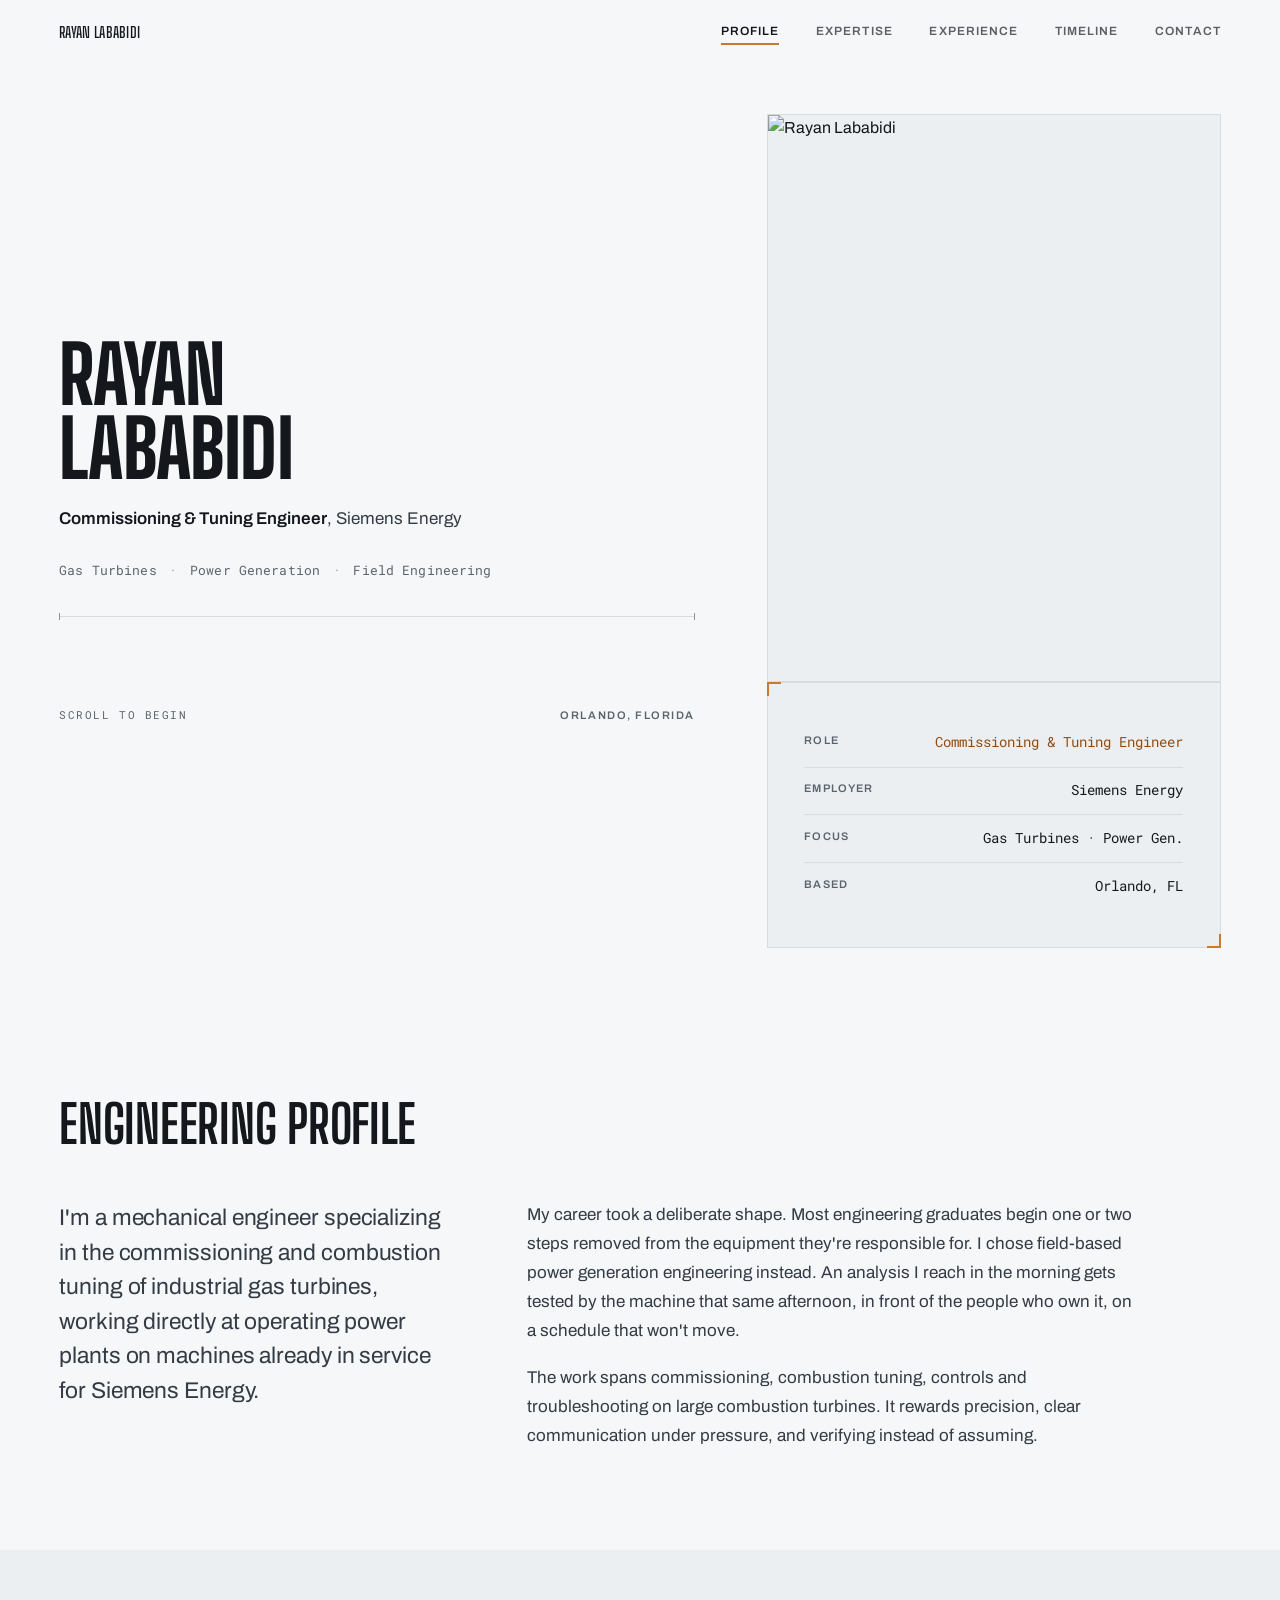
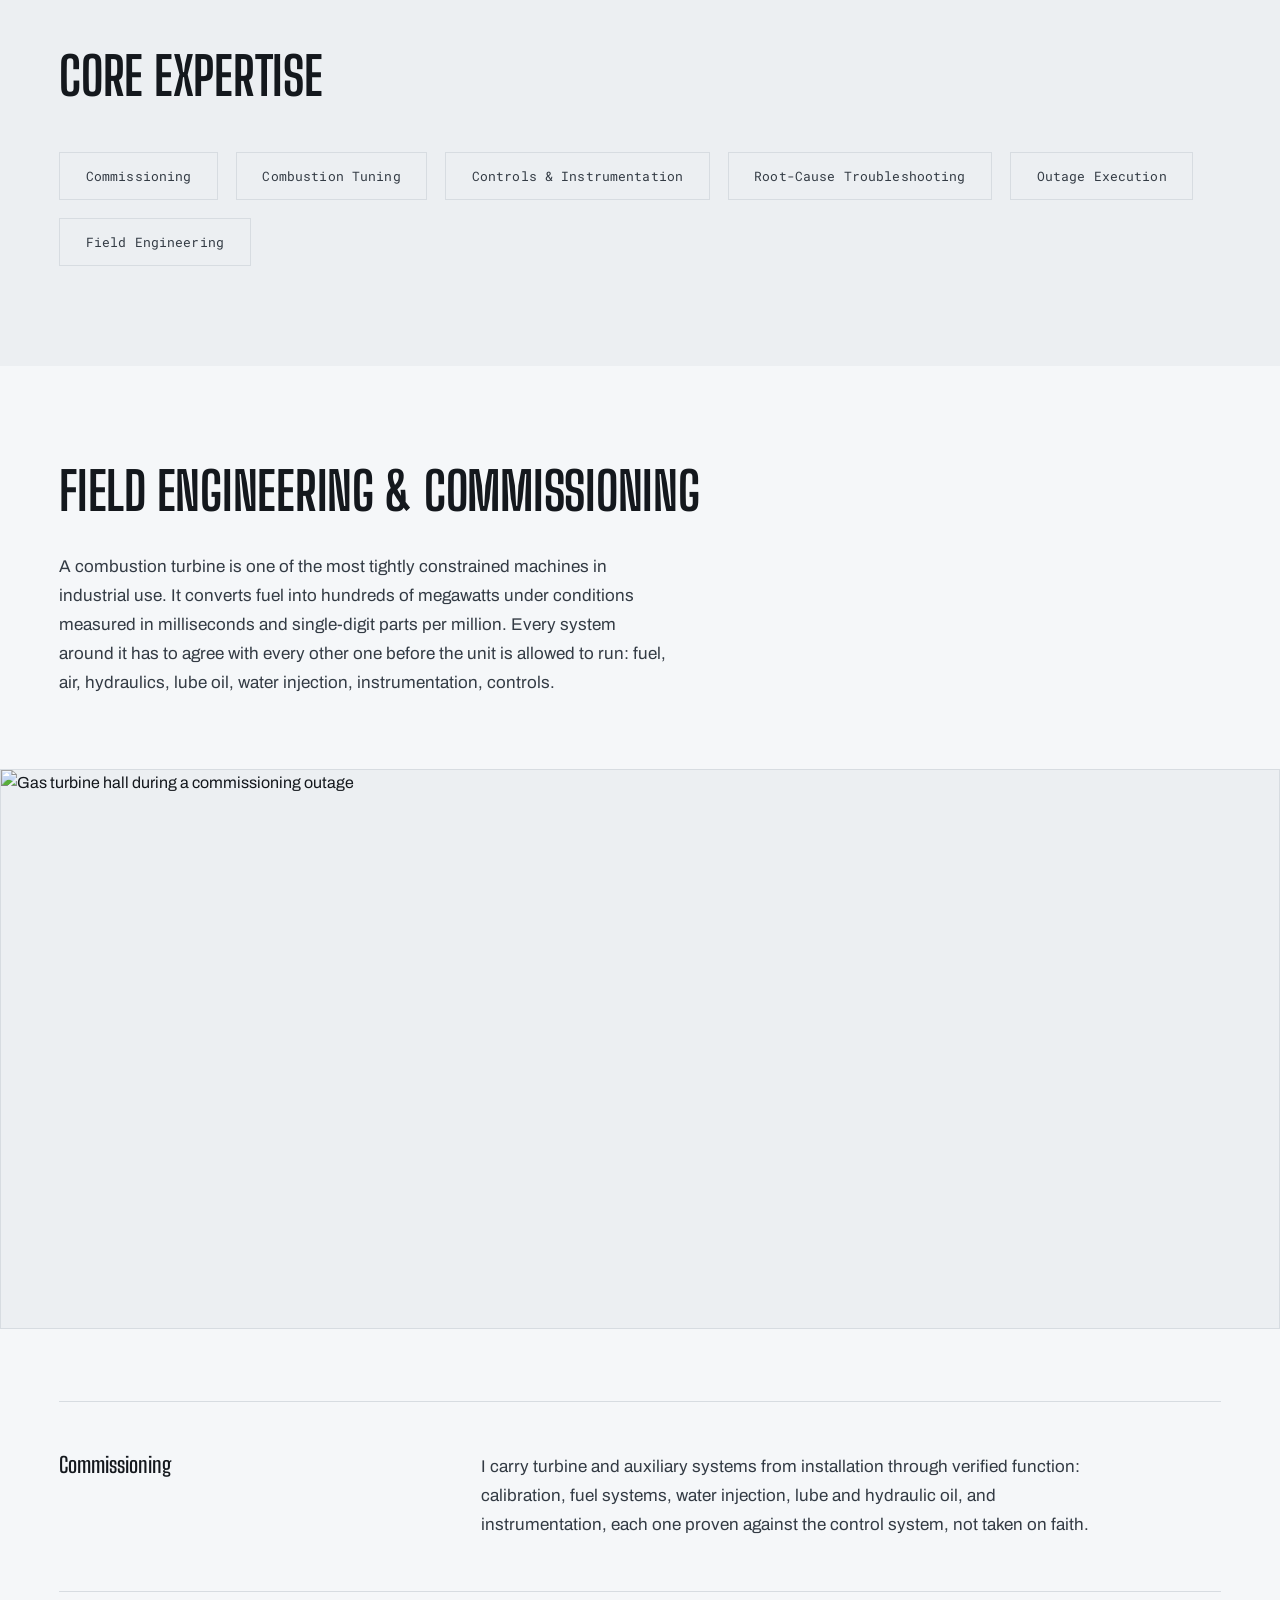
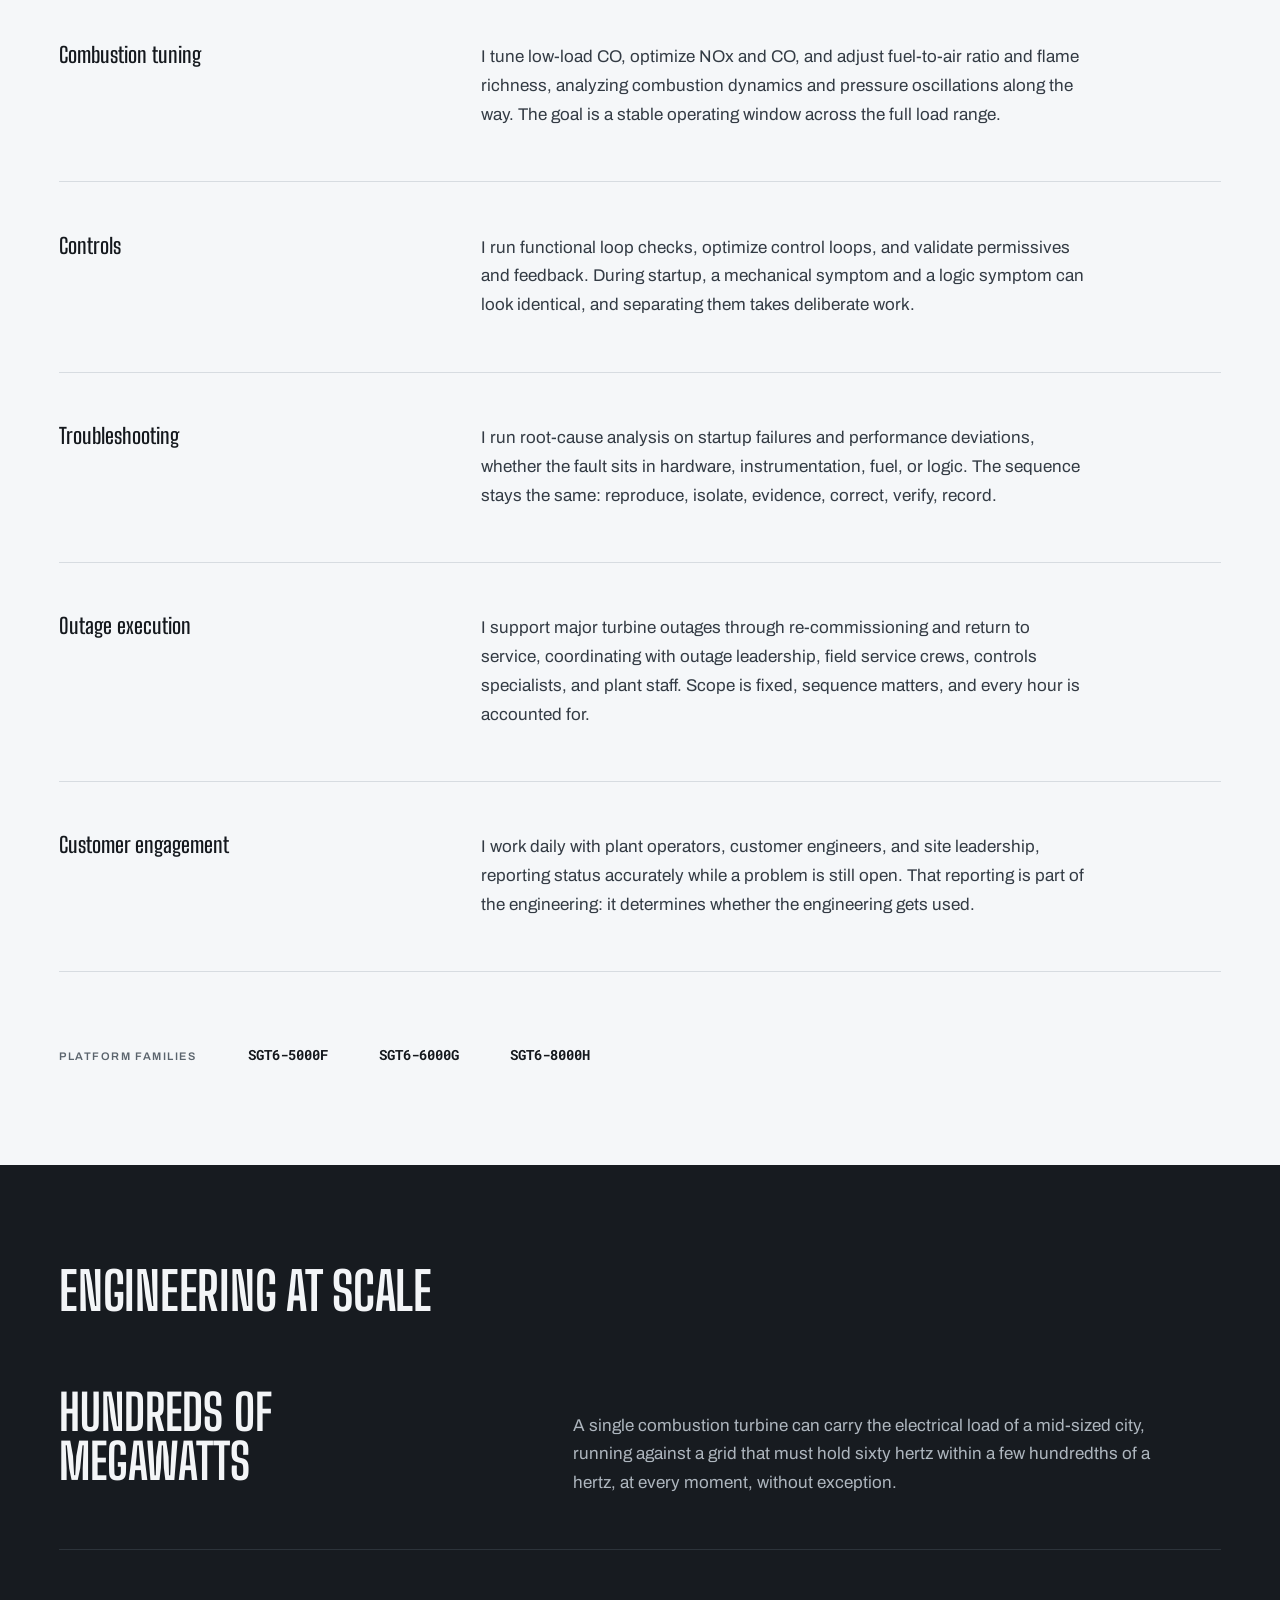
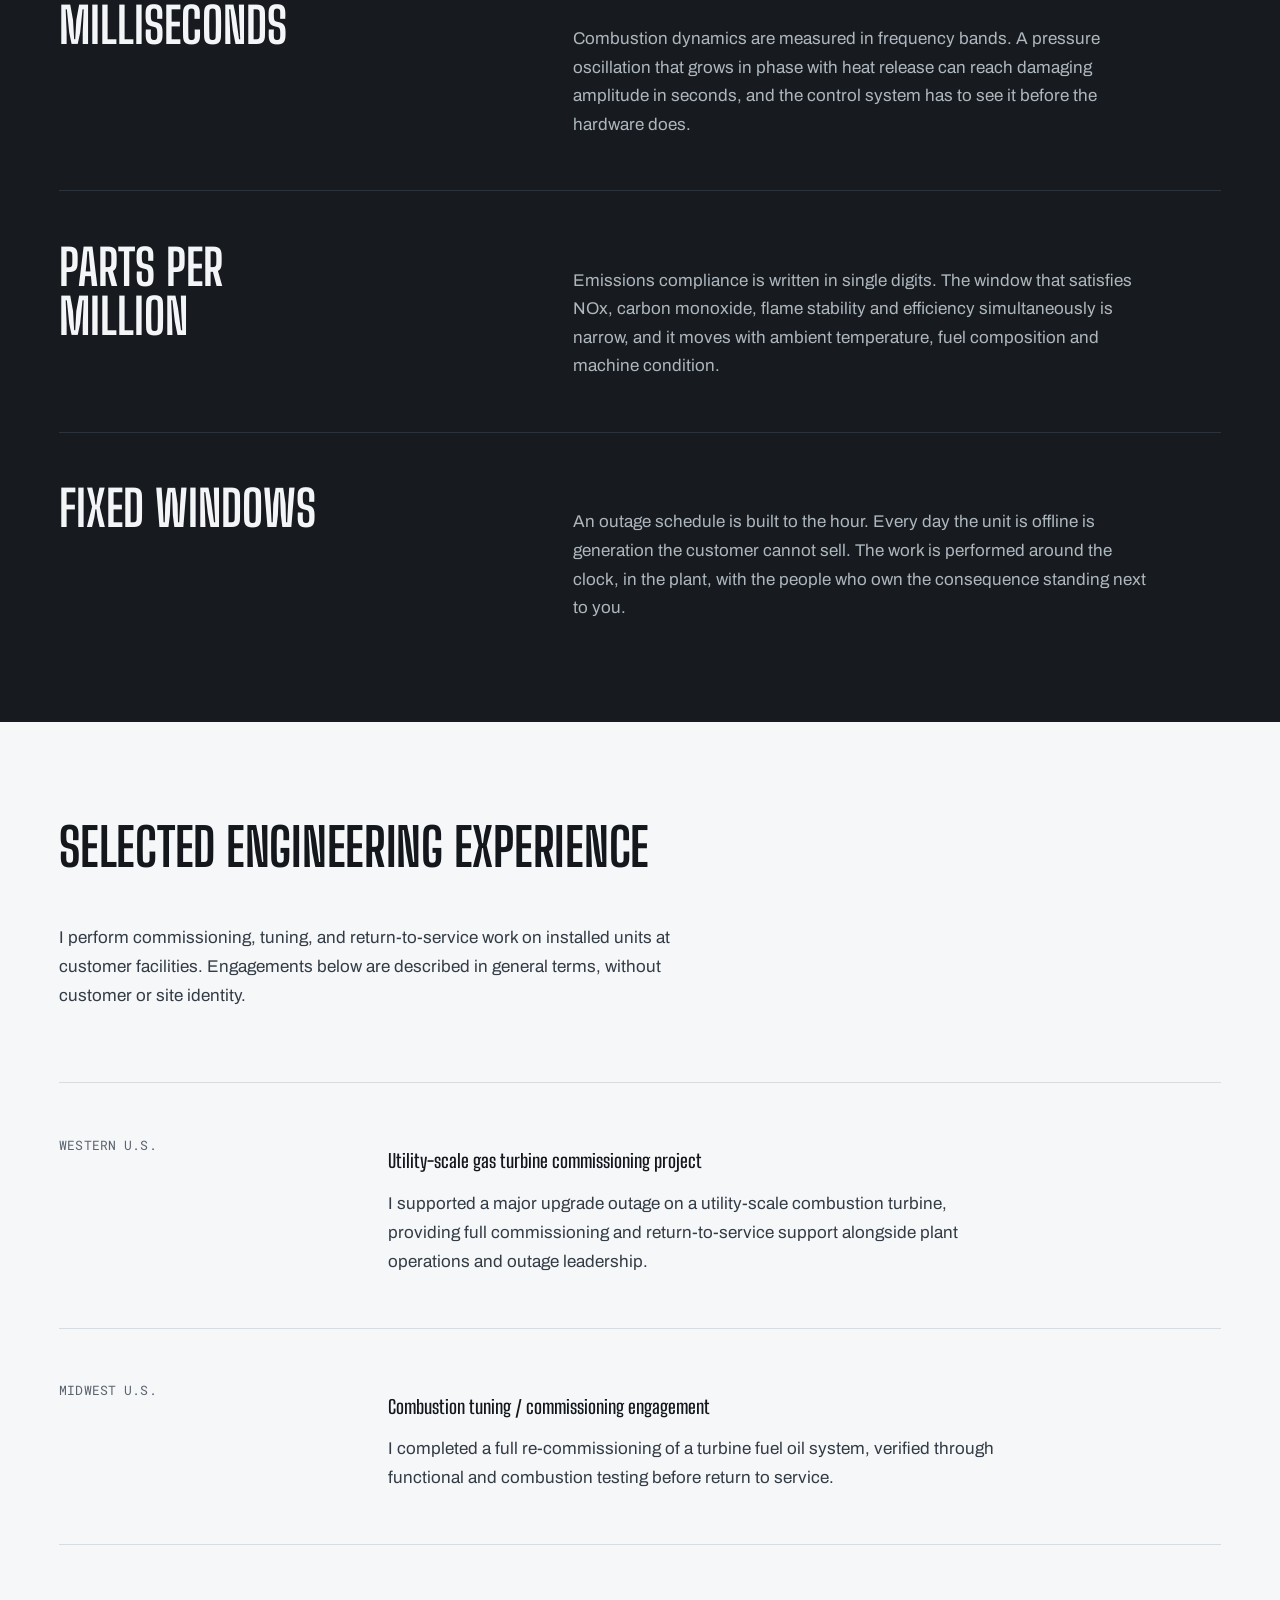
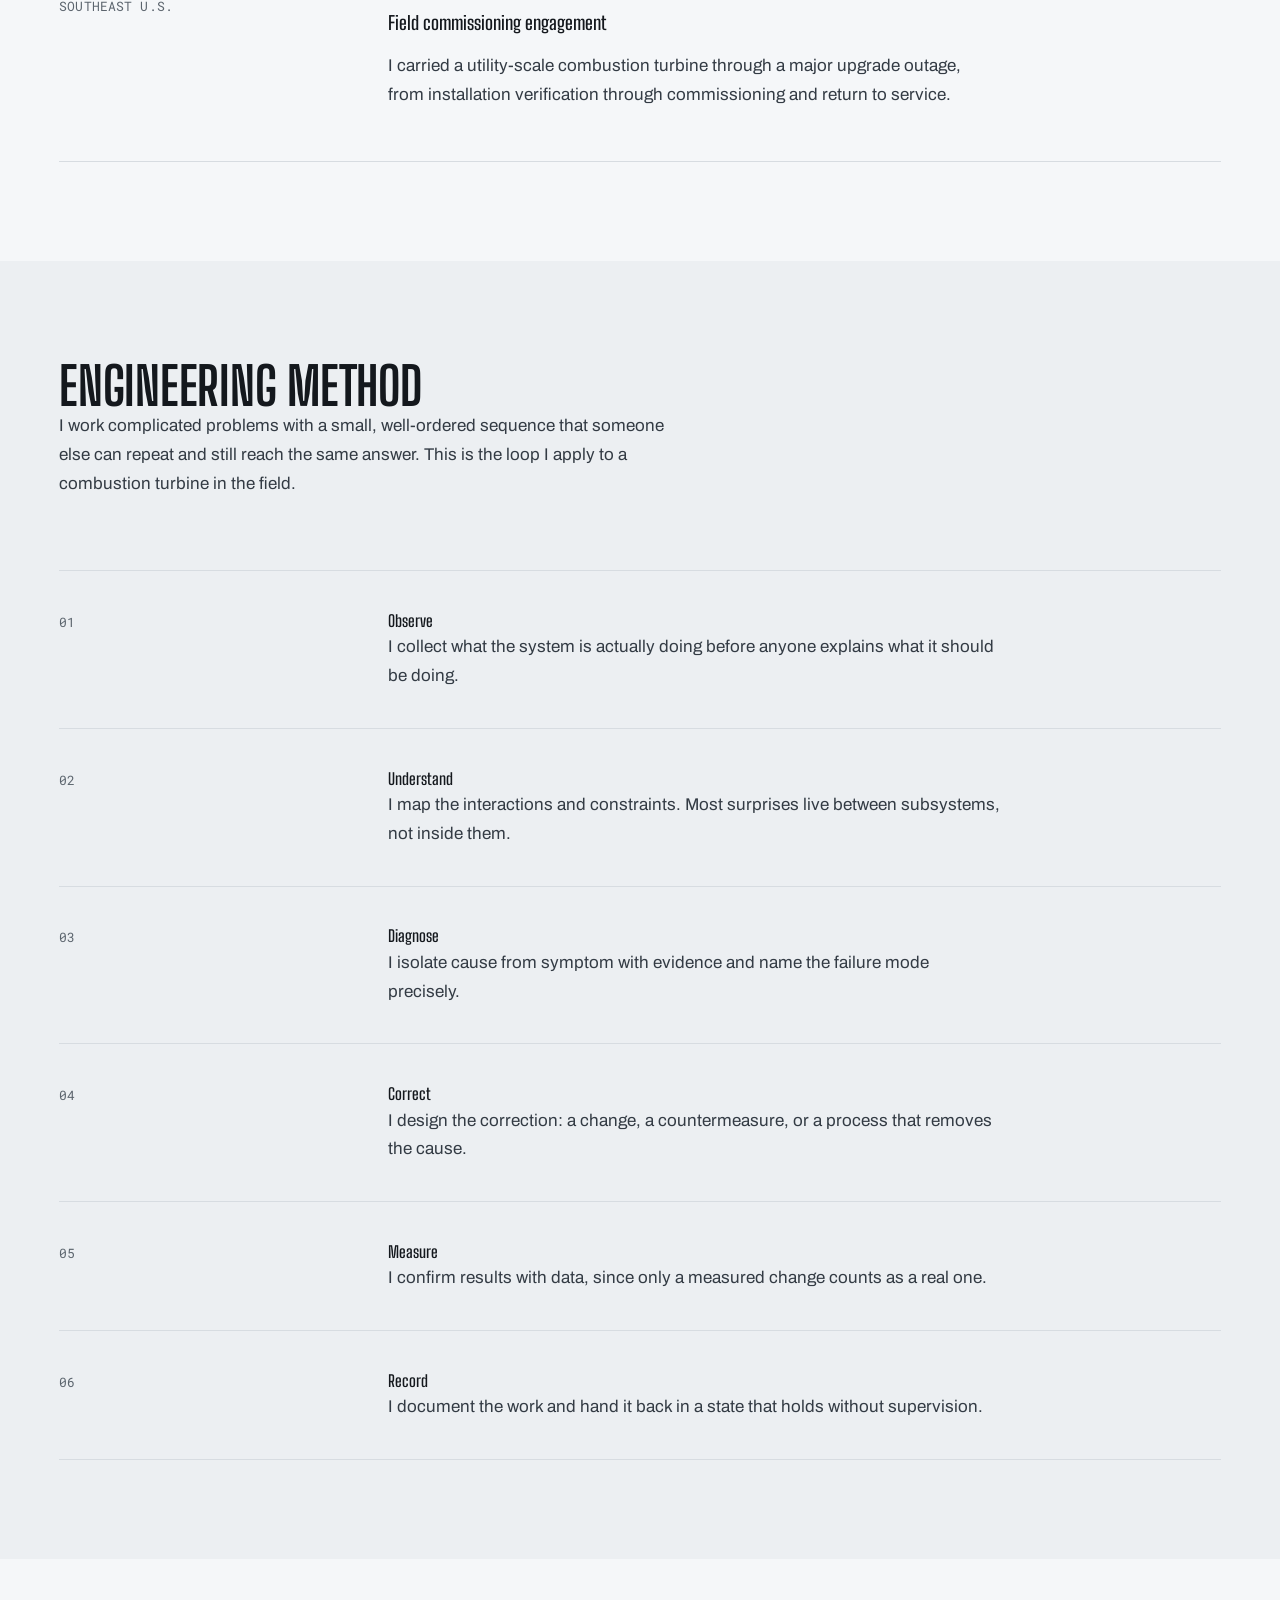
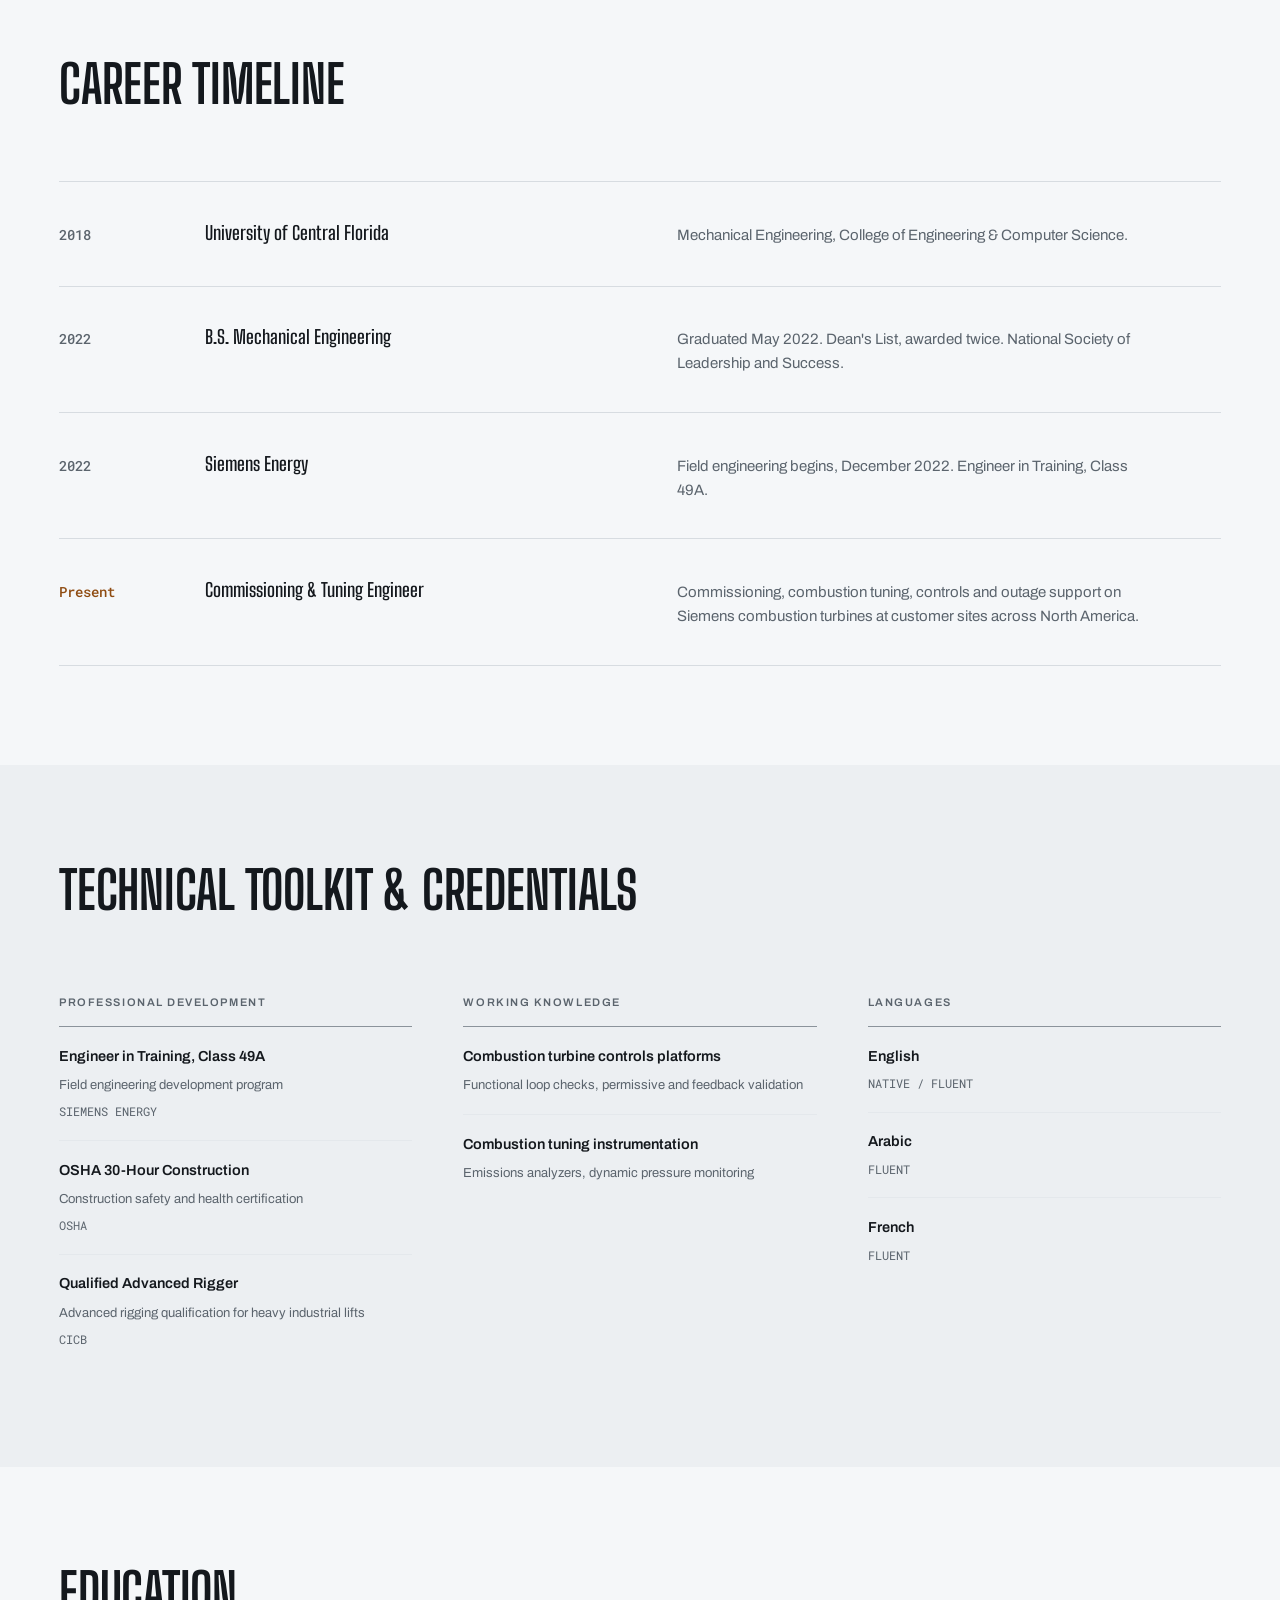
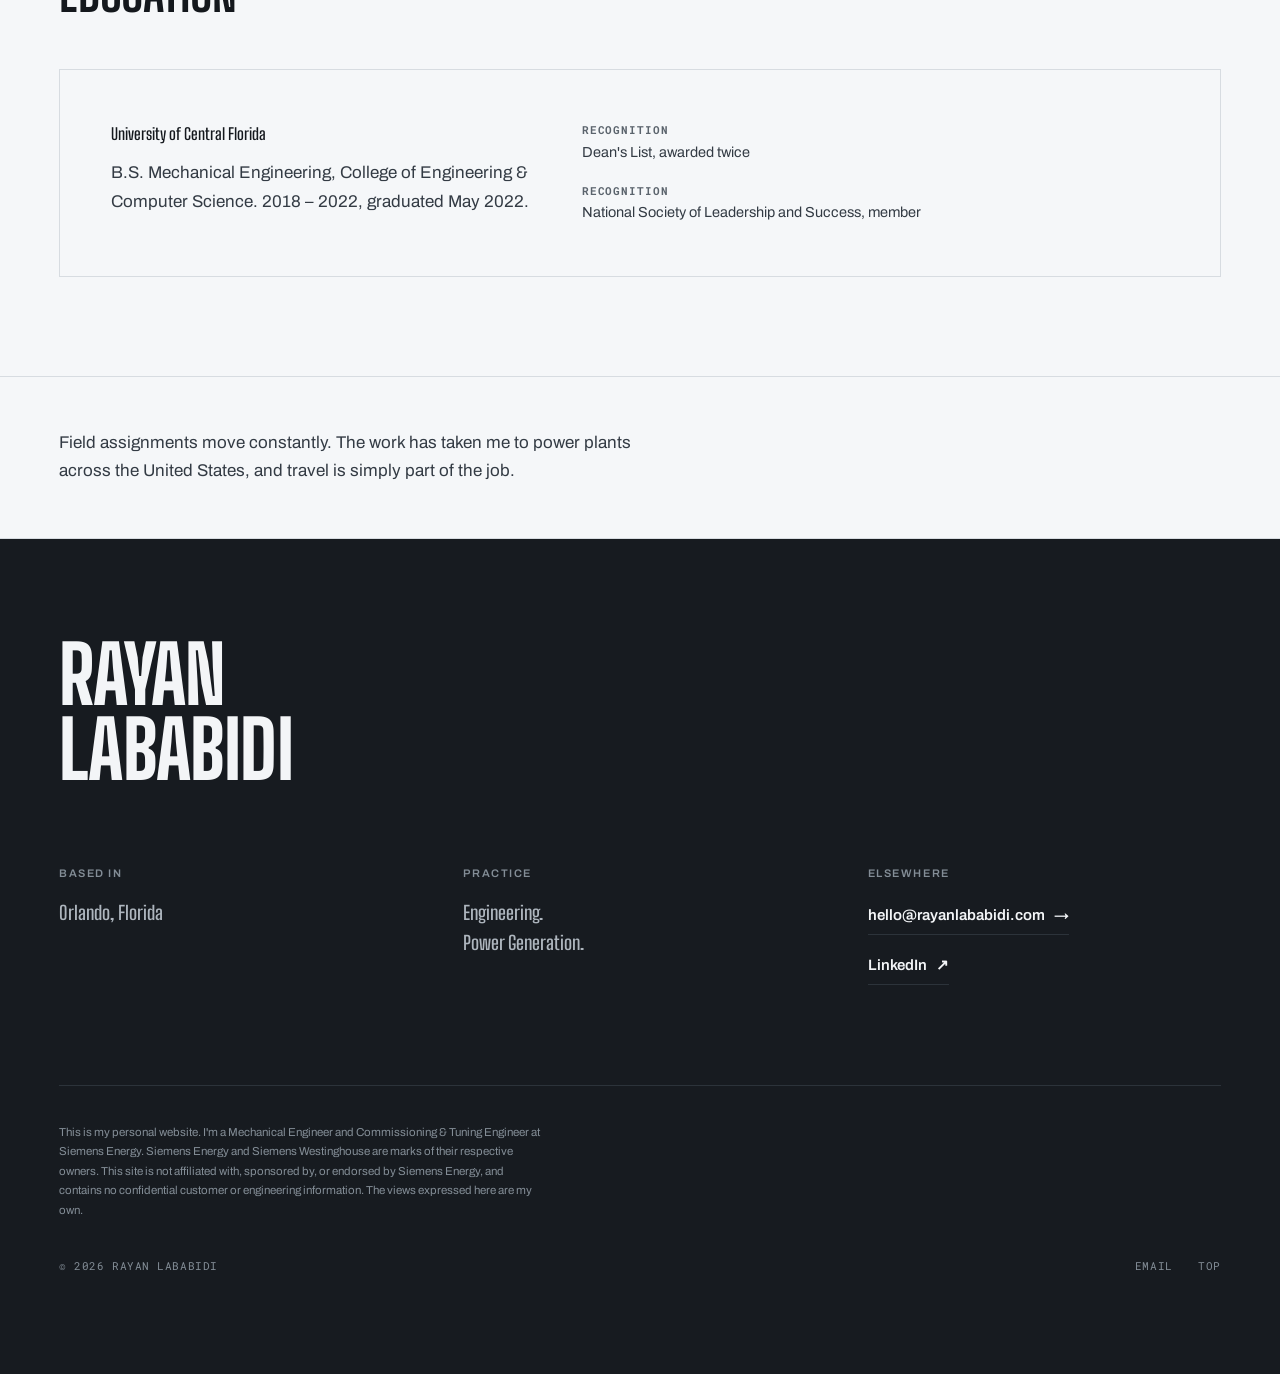
==== commit d1b29a12: "Redesign engineering portfolio" ====
--- a/public/index.html
+++ b/public/index.html
@@ -3,32 +3,29 @@
 <head>
 <meta charset="utf-8">
 <meta name="viewport" content="width=device-width, initial-scale=1, viewport-fit=cover">
-<title>Rayan Lababidi — Mechanical Engineer &amp; Entrepreneur</title>
-<meta name="description" content="Rayan Lababidi is a mechanical engineer and entrepreneur. He commissions and tunes industrial gas turbines for Siemens Energy across North America, and founded Up&amp;Elevate. Based in Orlando, Florida.">
-<meta name="keywords" content="Rayan Lababidi, mechanical engineer, Siemens Energy, commissioning engineer, gas turbine tuning, Up&amp;Elevate, Orlando Florida">
+<title>Rayan Lababidi: Commissioning &amp; Tuning Engineer</title>
+<meta name="description" content="Rayan Lababidi is a mechanical engineer specializing in gas turbine commissioning, combustion tuning, controls and field engineering for Siemens Energy. Based in Orlando, Florida.">
 <meta name="author" content="Rayan Lababidi">
-<meta name="theme-color" content="#FCFDFE">
+<meta name="theme-color" content="#F5F7F9">
 <link rel="canonical" href="https://rayanlababidi.com/">
 
-<!-- every hidden or animated state is gated behind this class, so the page
-     stays fully readable if the script never runs -->
 <script>document.documentElement.className += ' rlb-js';</script>
 
 <link rel="icon" href="/favicon.svg" type="image/svg+xml">
-<link rel="icon" href="/favicon.ico" sizes="any">
 <link rel="apple-touch-icon" href="/apple-touch-icon.png">
 <link rel="manifest" href="/site.webmanifest">
-<link rel="alternate" type="application/rss+xml" title="Rayan Lababidi — Writing" href="https://rayanlababidi.com/rss.xml">
 
 <meta property="og:type" content="profile">
 <meta property="og:site_name" content="Rayan Lababidi">
 <meta property="og:url" content="https://rayanlababidi.com/">
-<meta property="og:title" content="Rayan Lababidi — Mechanical Engineer &amp; Entrepreneur">
-<meta property="og:description" content="Rayan Lababidi is a mechanical engineer and entrepreneur. He commissions and tunes industrial gas turbines for Siemens Energy across North America, and founded Up&amp;Elevate. Based in Orlando, Florida.">
+<meta property="og:title" content="Rayan Lababidi: Commissioning &amp; Tuning Engineer">
+<meta property="og:description" content="Mechanical engineer specializing in gas turbine commissioning, combustion tuning, controls and field engineering for Siemens Energy.">
 <meta property="og:image" content="https://rayanlababidi.com/og-cover.jpg">
+<meta property="og:image:width" content="1200">
+<meta property="og:image:height" content="630">
 <meta name="twitter:card" content="summary_large_image">
-<meta name="twitter:title" content="Rayan Lababidi — Mechanical Engineer &amp; Entrepreneur">
-<meta name="twitter:description" content="Rayan Lababidi is a mechanical engineer and entrepreneur. He commissions and tunes industrial gas turbines for Siemens Energy across North America, and founded Up&amp;Elevate. Based in Orlando, Florida.">
+<meta name="twitter:title" content="Rayan Lababidi: Commissioning &amp; Tuning Engineer">
+<meta name="twitter:description" content="Mechanical engineer specializing in gas turbine commissioning, combustion tuning, controls and field engineering for Siemens Energy.">
 <meta name="twitter:image" content="https://rayanlababidi.com/og-cover.jpg">
 
 <script type="application/ld+json">
@@ -43,50 +40,22 @@
       "familyName": "Lababidi",
       "url": "https://rayanlababidi.com/",
       "email": "mailto:hello@rayanlababidi.com",
-      "jobTitle": [
-        "Mechanical Engineer",
-        "Tuning & Commissioning Engineer",
-        "Founder"
-      ],
-      "worksFor": {
-        "@type": "Organization",
-        "name": "Siemens Energy"
-      },
-      "alumniOf": {
-        "@type": "CollegeOrUniversity",
-        "name": "University of Central Florida"
-      },
-      "address": {
-        "@type": "PostalAddress",
-        "addressLocality": "Orlando",
-        "addressRegion": "FL",
-        "addressCountry": "US"
-      },
-      "knowsLanguage": [
-        "English",
-        "Arabic",
-        "French"
-      ],
+      "jobTitle": ["Mechanical Engineer", "Commissioning & Tuning Engineer"],
+      "worksFor": { "@type": "Organization", "name": "Siemens Energy" },
+      "alumniOf": { "@type": "CollegeOrUniversity", "name": "University of Central Florida" },
+      "address": { "@type": "PostalAddress", "addressLocality": "Orlando", "addressRegion": "FL", "addressCountry": "US" },
+      "knowsLanguage": ["English", "Arabic", "French"],
       "knowsAbout": [
         "Gas turbine commissioning",
         "Combustion tuning",
         "Combustion dynamics",
         "Gas turbine controls",
-        "SPPA-T3000",
         "Combined cycle power plants",
         "Outage execution",
-        "Root cause analysis",
-        "Power grid reliability",
-        "Growth infrastructure"
+        "Root cause analysis"
       ],
-      "sameAs": [
-        "https://www.linkedin.com/in/rayanlababidi/",
-        "https://up-elevate.com"
-      ],
-      "mainEntityOfPage": {
-        "@type": "WebPage",
-        "@id": "https://rayanlababidi.com/"
-      }
+      "sameAs": ["https://www.linkedin.com/in/rayan-lababidi/"],
+      "mainEntityOfPage": { "@type": "WebPage", "@id": "https://rayanlababidi.com/" }
     },
     {
       "@type": "WebSite",
@@ -94,1944 +63,750 @@
       "url": "https://rayanlababidi.com/",
       "name": "Rayan Lababidi",
       "inLanguage": "en-US",
-      "publisher": {
-        "@id": "https://rayanlababidi.com/#rayan-lababidi"
-      }
+      "publisher": { "@id": "https://rayanlababidi.com/#rayan-lababidi" }
     },
     {
       "@type": "ProfilePage",
       "@id": "https://rayanlababidi.com/#profilepage",
       "url": "https://rayanlababidi.com/",
-      "name": "Rayan Lababidi — Mechanical Engineer and Entrepreneur",
-      "mainEntity": {
-        "@id": "https://rayanlababidi.com/#rayan-lababidi"
-      },
-      "about": {
-        "@id": "https://rayanlababidi.com/#rayan-lababidi"
-      }
+      "name": "Rayan Lababidi: Commissioning & Tuning Engineer",
+      "mainEntity": { "@id": "https://rayanlababidi.com/#rayan-lababidi" },
+      "about": { "@id": "https://rayanlababidi.com/#rayan-lababidi" }
     }
   ]
 }
 </script>
 
-<link rel="preload" as="image" type="image/webp" imagesrcset="/images/rayan-portrait-652.webp 652w, /images/rayan-portrait-1014.webp 1014w, /images/rayan-portrait-1449.webp 1449w" imagesizes="(max-width: 900px) 624px, 1441px" fetchpriority="high">
+<link rel="preload" as="image" imagesrcset="/images/rayan-portrait-620.jpg 620w, /images/rayan-portrait-960.jpg 960w, /images/rayan-portrait-1449.jpg 1449w" imagesizes="(max-width: 860px) 90vw, 640px" fetchpriority="high">
 <link rel="preconnect" href="https://fonts.googleapis.com">
 <link rel="preconnect" href="https://fonts.gstatic.com" crossorigin>
-<link href="https://fonts.googleapis.com/css2?family=Archivo:wght@400;500;600&family=Libre+Caslon+Display&family=Libre+Caslon+Text:ital,wght@0,400;0,700;1,400&display=swap" rel="stylesheet">
+<link href="https://fonts.googleapis.com/css2?family=Archivo:wght@400;500;600;700&family=Big+Shoulders+Display:wght@600;700;800&family=Big+Shoulders+Text:wght@500;600;700&family=Roboto+Mono:wght@400;500;600&display=swap" rel="stylesheet">
 
 <style>
 /* ============================================================================
-   RAYAN LABABIDI — MONOGRAPH
-   A biography design system. Achromatic by decision: the photography is the
-   only colour on the page. Everything is scoped to .rlb so it can be pasted
-   into a page builder without colliding with anything.
-   ============================================================================ */
-
+   RAYAN LABABIDI — THE DATA PLATE
+   An engineering-credibility portfolio. Every fact reads like data stamped on
+   an equipment nameplate: precise, condensed, verifiable — never a themed
+   prop. Graphite / steel / paper neutrals; one amber, spent only on the
+   current or active state.
+   ============================================================================ */
 .rlb{
-  /* --- surfaces ---------------------------------------------------------
-     The palette was warm ivory and warm near-black. Warm greys read soft;
-     this site is about tolerances. Everything is pulled to the cold side of
-     neutral and the two ends are pushed further apart — a brighter paper and
-     a deeper black — so hairlines cut instead of blur.                     */
-  --paper:     #FCFDFE;
-  --paper-2:   #EEF2F6;
-  --void:      #05070A;
-
-  /* --- ink on light ---------------------------------------------------- */
-  --ink:       #080B0F;
-  --ink-80:    #283039;
-  --ink-55:    #55616E;
-  --ink-38:    #8493A2;
-  --ink-18:    #C2CCD7;
-
-  /* --- ink on dark ----------------------------------------------------- */
-  --lit:       #EFF4F9;
-  --lit-62:    #9AA9B8;
-  --lit-34:    #586572;
-
-  /* --- rules ----------------------------------------------------------- */
-  --rule:      #D6DEE7;
-  --rule-soft: #E8EEF4;
-  --rule-dark: #19212A;
-
-  /* --- the one accent ---------------------------------------------------
-     Cold steel, the colour of the compressor end of the machine. It appears
-     only where the page answers you — a link drawing its rule, a focus ring,
-     the live item in the contents, the trace in the hero. Never as
-     decoration, never on a surface, never on type that is only being read.
-     --steel is the light-background value, --steel-lit the dark one; both
-     clear 5:1 against the surface they sit on.                            */
-  --steel:     #2F6FA8;
-  --steel-lit: #6FB0E0;
-
-  /* --- type ------------------------------------------------------------ */
-  --display: 'Libre Caslon Display', 'Times New Roman', Times, serif;
-  --text:    'Libre Caslon Text', 'Times New Roman', Times, serif;
+  --paper:      #F5F7F9;
+  --paper-2:    #ECEFF2;
+  --ink:        #14181D;
+  --ink-75:     #333B44;
+  --ink-50:     #5B646D;
+  --ink-30:     #8B939B;
+  --rule:       #D7DCE1;
+  --rule-soft:  #E4E8EC;
+
+  --void:       #171B20;   /* softened graphite, not pure black */
+  --void-2:     #20262C;   /* tonal surface one step up from void */
+  --lit:        #F3F5F7;
+  --lit-70:     #AEB6BE;
+  --lit-45:     #838D96;   /* text-safe on void, ~5.1:1 */
+  --rule-dark:  #2C333A;
+
+  --amber:      #8F4C12;   /* text-safe on paper, ~5.3:1 */
+  --amber-bar:  #C97A2E;   /* decorative bars / ticks on paper */
+  --amber-lit:  #D6934A;   /* restrained, text-safe on void, ~6.7:1 */
+
+  --display: 'Big Shoulders Display', 'Arial Narrow', Arial, sans-serif;
+  --head:    'Big Shoulders Text', 'Arial Narrow', Arial, sans-serif;
   --sans:    'Archivo', -apple-system, BlinkMacSystemFont, 'Segoe UI', Helvetica, Arial, sans-serif;
-
-  /* --- motion ---------------------------------------------------------- */
+  --mono:    'Roboto Mono', ui-monospace, SFMono-Regular, Menlo, Consolas, monospace;
+
+  --snap: cubic-bezier(.16,1,.3,1);
   --out:  cubic-bezier(.19,1,.22,1);
   --io:   cubic-bezier(.45,0,.15,1);
 
-  /* ==========================================================================
-     THE SPATIAL SCALE
-     --------------------------------------------------------------------------
-     Nine steps. Every ceiling is 1.4x the one below it (8 · 11 · 15 · 21 · 29 ·
-     40 · 56 · 78 · 110, rounded to even numbers), which is close enough to a
-     minor third that adjacent steps read as related and non-adjacent steps read
-     as deliberately different. Nothing on this page is spaced by a number that
-     is not one of these.
-
-     Each step is `clamp(floor, a·vw + b, ceiling)`, with a and b solved so the
-     floor is reached at 380px and the ceiling at 1600px. Two properties follow,
-     and both were missing before:
-
-       1. Every step reaches its ceiling at the SAME viewport width. Previously
-          --edge topped out at 1727px, --band at 1615px and the display type at
-          1355px, so between roughly 1350px and 1700px the white space kept
-          growing while the type had stopped. That is what made the page feel
-          like it was coming apart at desktop widths.
-
-       2. The ceiling/floor ratio grows with the step: 1.33x at --s1, 2.0x at
-          --s9. Small spaces inside a component stay almost constant across
-          viewports; large spaces between chapters expand. A single multiplier
-          applied to one fluid unit cannot do this, which is why the steps are
-          written out rather than derived with calc().
-     ========================================================================== */
-  --s1: clamp(  6px, 0.16vw +  5.38px,   8px);  /* hairline offsets, tight pairs */
-  --s2: clamp( 10px, 0.33vw +  8.75px,  14px);  /* label to value               */
-  --s3: clamp( 14px, 0.49vw + 12.13px,  20px);  /* inside a row                 */
-  --s4: clamp( 18px, 0.82vw + 14.88px,  28px);  /* eyebrow to heading           */
-  --s5: clamp( 24px, 1.31vw + 19.02px,  40px);  /* heading to body              */
-  --s6: clamp( 32px, 1.97vw + 24.52px,  56px);  /* within a block               */
-  --s7: clamp( 44px, 2.95vw + 32.79px,  80px);  /* block to block               */
-  --s8: clamp( 60px, 4.26vw + 43.80px, 112px);  /* a section's own inset        */
-  --s9: clamp( 80px, 6.56vw + 55.08px, 160px);  /* an unmarked chapter break    */
-
-  /* --- measure ---------------------------------------------------------
-     --edge is the page gutter. Its old 20px floor was too tight for a site
-     trying to feel expensive; 26px on a 390px screen is still narrow but it
-     reads as a margin rather than as a squeeze.
-     --gap is locked to a fraction of --edge so the column rhythm and the page
-     rhythm can never drift apart. At 1512px this lands on 34px, which is what
-     the hand-written value used to be.                                     */
-  --edge: clamp(26px, 4.10vw + 10.43px, 76px);
-  --gap:  calc(var(--edge) * .47);
-  --maxw: 1560px;
-
-  /* --- clearance -------------------------------------------------------
-     Two bespoke values, because both are measured against the fixed nav bar
-     rather than against the spatial scale.                                 */
-  --hero-top: clamp(104px, 7.05vw +  77.20px, 190px);  /* nav + hero breathing  */
-  --mast-top: clamp(148px, 7.50vw + 120.00px, 240px);  /* nav + article opening */
-  --stick:    clamp( 96px, 3.61vw +  82.28px, 140px);  /* sticky rails clear nav */
-
-  /* --- reading measure -------------------------------------------------
-     Expressed in em and calibrated against the actual faces, because em is
-     not a character. Measured on this build: Libre Caslon Text averages
-     0.472em per character, Archivo 0.431em. The old values were written as
-     if 1 character were 1em, which is why 44em produced a 93 character line
-     instead of a 44 character one.                                         */
-  --m-s:    22em;   /* ~50 characters — deks, sidebars, captions          */
-  --m:      28em;   /* ~64 characters — ledes, secondary description copy  */
-  --m-l:    32em;   /* ~70 characters — body copy, the long-form default   */
-  --m-fine: 33em;   /* ~76 characters in Archivo — fine print              */
-
-  /* --- optical alignment -----------------------------------------------
-     Libre Caslon Display carries a 0.040em left sidebearing, Archivo 0.081em.
-     Set flush to the same grid line they line up mathematically and miss
-     optically: at the 184px hero size that is 7.4px of visible indent against
-     the eyebrow above it. Display type is pulled back by its own sidebearing
-     so the INK starts on the column, not the box. Sub-pixel at sans sizes, so
-     the sans is left alone. One value per face is an approximation — the
-     sidebearing is really per glyph — but it removes the error that shows.  */
-  --optic: -.04em;
-}
-
-/* ============================================================================
-   BASE
-   ============================================================================ */
+  --s1: clamp(6px,   .15vw +  5.4px,   8px);
+  --s2: clamp(10px,  .30vw +  8.8px,  14px);
+  --s3: clamp(14px,  .45vw + 12.2px,  20px);
+  --s4: clamp(20px,  .70vw + 16.6px,  30px);
+  --s5: clamp(28px,  1.10vw + 22.6px, 44px);
+  --s6: clamp(38px,  1.60vw + 30.8px, 60px);
+  --s7: clamp(52px,  2.30vw + 42.2px, 84px);
+  --s8: clamp(72px,  3.20vw + 58.4px, 120px);
+
+  --edge: clamp(22px, 4vw + 8px, 72px);
+  --maxw: 1360px;
+  --stick: clamp(88px, 3vw + 76px, 116px);
+}
+
 .rlb, .rlb *, .rlb *::before, .rlb *::after{ box-sizing:border-box; }
 .rlb{
-  margin:0;
-  background:var(--paper);
-  color:var(--ink);
-  font-family:var(--sans);
-  font-size:16px;
-  line-height:1.6;
-  font-weight:400;
-  font-synthesis-weight:none;
-  -webkit-font-smoothing:antialiased;
-  -moz-osx-font-smoothing:grayscale;
-  text-rendering:optimizeLegibility;
-  overflow-x:clip;
-}
-html{ overflow-x:clip; scroll-behavior:smooth; }
-body{ margin:0; background:#FCFDFE; }
-/* The element reset is wrapped in :where() so it carries no specificity at all.
-   Written flat as `.rlb p{ margin:0 }` it scored 0-1-1 and silently beat every
-   single-class component rule in this file — .rlb-note__d, .rlb-hero__role,
-   .rlb-two__l, .rlb-mast__d and about twenty others were computing to
-   margin-top:0 no matter what they declared. That one point of specificity is
-   why the spacing on this site never looked like the spacing in this file. */
-:where(.rlb) :where(h1,h2,h3,h4,p,ul,ol,figure,blockquote,dl,dd,dt){ margin:0; padding:0; }
+  margin:0; background:var(--paper); color:var(--ink);
+  font-family:var(--sans); font-size:16px; line-height:1.6; font-weight:400;
+  -webkit-font-smoothing:antialiased; -moz-osx-font-smoothing:grayscale;
+  text-rendering:optimizeLegibility; overflow-x:clip;
+}
+html{ overflow-x:clip; scroll-behavior:smooth; scrollbar-color:#8B939B #ECEFF2; scrollbar-width:thin; }
+body{ margin:0; background:#F5F7F9; }
+:where(.rlb) :where(h1,h2,h3,h4,p,ul,ol,figure,dl,dd,dt){ margin:0; padding:0; }
 :where(.rlb) :where(ul,ol){ list-style:none; }
 .rlb a{ color:inherit; text-decoration:none; }
 .rlb img{ display:block; width:100%; height:auto; }
 .rlb button{ font:inherit; color:inherit; background:none; border:0; cursor:pointer; }
-.rlb ::selection{ background:var(--steel); color:#fff; }
-.rlb :focus-visible{ outline:2px solid var(--steel); outline-offset:4px; }
-.rlb-dark :focus-visible{ outline-color:var(--steel-lit); }
+.rlb ::selection{ background:var(--amber-bar); color:#fff; }
+.rlb :focus-visible{ outline:2px solid var(--amber-bar); outline-offset:3px; }
+.rlb{ caret-color:var(--amber-bar); }
+.rlb-dark{ caret-color:var(--amber-lit); }
+.rlb-dark :focus-visible{ outline-color:var(--amber-lit); }
 
 .rlb-skip{
   position:absolute; top:-100px; left:var(--edge); z-index:200;
   background:var(--ink); color:var(--paper); padding:var(--s2) var(--s3);
-  font-size:13px; letter-spacing:.04em;
+  font-family:var(--sans); font-size:13px; letter-spacing:.04em;
 }
 .rlb-skip:focus{ top:var(--s3); }
 
-/* ============================================================================
-   MEASURE — a 12 column editorial grid, plus a couple of shorthand columns
-   ============================================================================ */
 .rlb-w{ width:100%; max-width:var(--maxw); margin-inline:auto; padding-inline:var(--edge); }
-/* row-gap matters more than column-gap here: at 900px the twelve columns
-   collapse to one and every grid becomes a stack. Without a default the
-   stacked items butt together — which is what put the category label on top
-   of the article headline on a phone. Components that want a different
-   rhythm still set their own. */
-.rlb-g{
-  display:grid; grid-template-columns:repeat(12,minmax(0,1fr));
-  column-gap:var(--gap); row-gap:var(--s6);
-}
-.rlb-bleed{ width:100%; }
-
-.c1-1{ grid-column:1 / 2; }
-.c1-2{ grid-column:1 / 3; }
-.c1-3{ grid-column:1 / 4; }
-.c1-4{ grid-column:1 / 5; }
-.c1-5{ grid-column:1 / 6; }
-.c1-6{ grid-column:1 / 7; }
-.c1-7{ grid-column:1 / 8; }
-.c1-8{ grid-column:1 / 9; }
-.c1-9{ grid-column:1 / 10; }
-.c1-10{ grid-column:1 / 11; }
-.c1-11{ grid-column:1 / 12; }
-.c1-12{ grid-column:1 / 13; }
-.c1-13{ grid-column:1 / -1; }
-.c2-2{ grid-column:2 / 3; }
-.c2-3{ grid-column:2 / 4; }
-.c2-4{ grid-column:2 / 5; }
-.c2-5{ grid-column:2 / 6; }
-.c2-6{ grid-column:2 / 7; }
-.c2-7{ grid-column:2 / 8; }
-.c2-8{ grid-column:2 / 9; }
-.c2-9{ grid-column:2 / 10; }
-.c2-10{ grid-column:2 / 11; }
-.c2-11{ grid-column:2 / 12; }
-.c2-12{ grid-column:2 / 13; }
-.c2-13{ grid-column:2 / -1; }
-.c3-3{ grid-column:3 / 4; }
-.c3-4{ grid-column:3 / 5; }
-.c3-5{ grid-column:3 / 6; }
-.c3-6{ grid-column:3 / 7; }
-.c3-7{ grid-column:3 / 8; }
-.c3-8{ grid-column:3 / 9; }
-.c3-9{ grid-column:3 / 10; }
-.c3-10{ grid-column:3 / 11; }
-.c3-11{ grid-column:3 / 12; }
-.c3-12{ grid-column:3 / 13; }
-.c3-13{ grid-column:3 / -1; }
-.c4-4{ grid-column:4 / 5; }
-.c4-5{ grid-column:4 / 6; }
-.c4-6{ grid-column:4 / 7; }
-.c4-7{ grid-column:4 / 8; }
-.c4-8{ grid-column:4 / 9; }
-.c4-9{ grid-column:4 / 10; }
-.c4-10{ grid-column:4 / 11; }
-.c4-11{ grid-column:4 / 12; }
-.c4-12{ grid-column:4 / 13; }
-.c4-13{ grid-column:4 / -1; }
-.c5-5{ grid-column:5 / 6; }
-.c5-6{ grid-column:5 / 7; }
-.c5-7{ grid-column:5 / 8; }
-.c5-8{ grid-column:5 / 9; }
-.c5-9{ grid-column:5 / 10; }
-.c5-10{ grid-column:5 / 11; }
-.c5-11{ grid-column:5 / 12; }
-.c5-12{ grid-column:5 / 13; }
-.c5-13{ grid-column:5 / -1; }
-.c6-6{ grid-column:6 / 7; }
-.c6-7{ grid-column:6 / 8; }
-.c6-8{ grid-column:6 / 9; }
-.c6-9{ grid-column:6 / 10; }
-.c6-10{ grid-column:6 / 11; }
-.c6-11{ grid-column:6 / 12; }
-.c6-12{ grid-column:6 / 13; }
-.c6-13{ grid-column:6 / -1; }
-.c7-7{ grid-column:7 / 8; }
-.c7-8{ grid-column:7 / 9; }
-.c7-9{ grid-column:7 / 10; }
-.c7-10{ grid-column:7 / 11; }
-.c7-11{ grid-column:7 / 12; }
-.c7-12{ grid-column:7 / 13; }
-.c7-13{ grid-column:7 / -1; }
-.c8-8{ grid-column:8 / 9; }
-.c8-9{ grid-column:8 / 10; }
-.c8-10{ grid-column:8 / 11; }
-.c8-11{ grid-column:8 / 12; }
-.c8-12{ grid-column:8 / 13; }
-.c8-13{ grid-column:8 / -1; }
-.c9-9{ grid-column:9 / 10; }
-.c9-10{ grid-column:9 / 11; }
-.c9-11{ grid-column:9 / 12; }
-.c9-12{ grid-column:9 / 13; }
-.c9-13{ grid-column:9 / -1; }
-.c10-10{ grid-column:10 / 11; }
-.c10-11{ grid-column:10 / 12; }
-.c10-12{ grid-column:10 / 13; }
-.c10-13{ grid-column:10 / -1; }
-.c11-11{ grid-column:11 / 12; }
-.c11-12{ grid-column:11 / 13; }
-.c11-13{ grid-column:11 / -1; }
-.c12-12{ grid-column:12 / 13; }
-.c12-13{ grid-column:12 / -1; }
-
-/* ============================================================================
-   TYPE
-   Sizes are unchanged at both ends of the range. What changed is the middle:
-   every display class now interpolates with the same `a·vw + b` form as the
-   spatial scale and reaches its maximum at 1600px, so type and space stop
-   diverging between 1350px and 1700px.
-   ============================================================================ */
-.rlb .colossal{
-  font-family:var(--display); font-weight:400;
-  font-size:clamp(3.1rem, 11.02vw + .48rem, 11.5rem);
-  line-height:.86; letter-spacing:-.035em;
-}
-.rlb .display{
-  font-family:var(--display); font-weight:400;
-  font-size:clamp(2.35rem, 3.80vw + 1.45rem, 5.25rem);
-  line-height:.99; letter-spacing:-.026em;
-}
-.rlb .statement{
-  font-family:var(--display); font-weight:400;
-  font-size:clamp(1.85rem, 2.16vw + 1.34rem, 3.5rem);
-  line-height:1.07; letter-spacing:-.02em;
-}
-.rlb .subhead{
-  font-family:var(--display); font-weight:400;
-  font-size:clamp(1.3rem, .74vw + 1.02rem, 1.875rem);
-  line-height:1.16; letter-spacing:-.014em;
-}
-.rlb .lede{
-  font-family:var(--text); font-weight:400;
-  font-size:clamp(1.1875rem, .56vw + .98rem, 1.625rem);
-  line-height:1.52; letter-spacing:-.006em;
-  max-width:var(--m);
-}
-.rlb .prose{
-  font-family:var(--text); font-weight:400;
-  font-size:clamp(1.0625rem, .25vw + 1rem, 1.1875rem);
-  line-height:1.74; color:var(--ink-80);
-  max-width:var(--m-l);
-}
-.rlb .prose + .prose{ margin-top:1.15em; }
-.rlb .note{
-  font-family:var(--sans); font-weight:400;
-  font-size:14.5px; line-height:1.62; color:var(--ink-55);
-  max-width:var(--m-fine);
-}
-.rlb .eyebrow{
-  font-family:var(--sans); font-weight:500;
-  font-size:11.5px; letter-spacing:.19em; text-transform:uppercase;
-  line-height:1; color:var(--ink-38);
-}
-.rlb .meta{
-  font-family:var(--sans); font-weight:400;
-  font-size:12.5px; letter-spacing:.09em; text-transform:uppercase;
-  line-height:1.5; color:var(--ink-55);
-}
-.rlb em, .rlb .it{ font-style:italic; }
-.rlb .measure  { max-width:var(--m); }
-.rlb .measure-s{ max-width:var(--m-s); }
-.rlb .measure-l{ max-width:var(--m-l); }
-.rlb strong{ font-weight:600; color:var(--ink); }
-
-/* The eyebrow-to-heading step was written inline on nine separate elements as
-   clamp(22px,2.6vw,34px). It is one relationship, so it is one rule. */
-.rlb .eyebrow + .display,
-.rlb .eyebrow + .statement,
-.rlb .eyebrow + .subhead{ margin-top:var(--s4); }
-
-/* --- optical alignment ------------------------------------------------
-   Display type pulled left by its own sidebearing so its ink sits on the
-   column line that the eyebrows, hairlines and nav sit on. Deliberately NOT
-   applied to .rlb-body h2, which aligns with Caslon Text paragraphs rather
-   than with the sans and is therefore already flush.                      */
-.rlb .colossal, .rlb .display, .rlb .statement,
-.rlb-two__t, .rlb-meth__w, .rlb-scale__n, .rlb-note__place,
-.rlb-prin__t, .rlb-disc__t, .rlb-idx__t, .rlb-time__t,
-.rlb-close__name, .rlb-sig__n, .rlb-bey__k{ margin-left:var(--optic); }
-/* centred and right-aligned settings take the correction on the other side */
-.rlb-two__cross .statement, .rlb-turn blockquote{ margin-left:0; }
-.rlb-two__half--b .rlb-two__t{ margin-left:0; margin-right:var(--optic); }
-
-/* --- descender clearance ----------------------------------------------
-   Every display class set tighter than line-height 1.05 puts ink below its
-   own line box: .colossal spills 0.167em, .rlb-two__t 0.149em, .display
-   0.102em. Any margin on the element BELOW is therefore measured from a line
-   that is not the visible bottom, which is what put the descenders of
-   "Engineering" through "Siemens Energy" and the descenders of "energy
-   buildout." through the journal dek. The spill is added back as padding on
-   the heading itself, so the space that follows is measured from the ink.
-   Only applied where something sits close underneath.                     */
-.rlb .display{ padding-bottom:.10em; }
-.rlb-two__t{ padding-bottom:.15em; }
-.rlb-meth__w{ padding-bottom:.13em; }
-.rlb-scale__n{ padding-bottom:.14em; }
-.rlb-note__place{ padding-bottom:.10em; }
-
-/* the one shared ornament: a hairline that draws itself in */
-.rlb-hr{ height:1px; background:var(--rule); transform-origin:left; }
-.rlb-js .rlb [data-rule]{ transform:scaleX(0); transition:transform 1.5s var(--out); }
-.rlb-js .rlb [data-rule].lit{ transform:scaleX(1); }
-
-/* ============================================================================
-   VERTICAL RHYTHM BETWEEN SECTIONS
-   Every band carries its own inset of --s8. Where two bands meet across a
-   change of surface — paper to void, paper to paper-2 — the edge itself
-   announces the new chapter and --s8 on each side is enough. Where two bands
-   of the SAME surface meet there is no edge and nothing to read but the void,
-   so the incoming band opens at --s9 instead. One step of difference, applied
-   consistently, is what makes the joins legible as joins.
-   ============================================================================ */
 .rlb-band{ padding-block:var(--s8); }
 .rlb-tone{ background:var(--paper-2); }
-
-.rlb-band:not(.rlb-dark):not(.rlb-tone) + .rlb-band:not(.rlb-dark):not(.rlb-tone),
-.rlb-tone + .rlb-tone,
-.rlb-dark + .rlb-dark,
-.rlb-hero + .rlb-band{ padding-top:var(--s9); }
-
-/* ============================================================================
-   DARK SECTIONS — the only "accent" in this system is inversion
-   ============================================================================ */
 .rlb-dark{ background:var(--void); color:var(--lit); }
-.rlb-dark .prose{ color:var(--lit-62); }
-.rlb-dark .note{ color:var(--lit-62); }
-.rlb-dark .eyebrow{ color:var(--lit-62); }
-.rlb-dark .meta{ color:var(--lit-62); }
-.rlb-dark .rlb-hr{ background:var(--rule-dark); }
-.rlb-dark ::selection{ background:var(--steel-lit); color:var(--void); }
-
-/* ============================================================================
-   LINKS — no colour change, ever. A rule that draws under the word.
-   ============================================================================ */
-.rlb-a{
-  position:relative; display:inline;
-  background-image:linear-gradient(var(--steel),var(--steel));
-  background-size:0% 1px; background-repeat:no-repeat; background-position:0 100%;
-  transition:background-size .5s var(--out);
-  padding-bottom:2px;
-}
-.rlb-a:hover{ background-size:100% 1px; }
-
-.rlb-lk{
-  display:inline-flex; align-items:baseline; gap:.7em;
-  font-family:var(--sans); font-size:14px; font-weight:500;
-  letter-spacing:.02em; color:var(--ink);
-  padding-bottom:var(--s1); border-bottom:1px solid var(--ink-18);
-  transition:border-color .55s var(--out), color .35s var(--io);
-}
-.rlb-lk span{ transition:transform .55s var(--out); display:inline-block; }
-.rlb-lk:hover span{ transform:translateX(5px); }
-.rlb-dark .rlb-lk{ color:var(--lit); border-color:var(--lit-34); }
-.rlb-lk:hover{ border-color:var(--steel); color:var(--steel); }
-.rlb-dark .rlb-lk:hover{ border-color:var(--steel-lit); color:var(--steel-lit); }
-
-.rlb-lk--lg{ font-size:16px; padding-bottom:var(--s2); }
-
-/* ============================================================================
-   REVEALS
-   ============================================================================ */
-.rlb-js .rlb [data-r]{
-  opacity:0; transform:translate3d(0,20px,0);
-  transition:opacity 1.1s var(--out), transform 1.1s var(--out);
-  transition-delay:var(--d,0ms);
-}
-.rlb-js .rlb [data-r].lit{ opacity:1; transform:none; }
-
-/* image reveal: an unmasking wipe, not a fade */
-.rlb-js .rlb [data-r="mask"]{ opacity:1; transform:none; }
-.rlb-js .rlb [data-r="mask"] .rlb-slot{
-  clip-path:inset(0 0 100% 0);
-  transition:clip-path 1.5s var(--out);
-  transition-delay:var(--d,0ms);
-}
-.rlb-js .rlb [data-r="mask"].lit .rlb-slot{ clip-path:inset(0 0 0 0); }
-.rlb-js .rlb [data-r="mask"] .rlb-slot > *{
-  transform:scale(1.07); transition:transform 1.9s var(--out);
-  transition-delay:var(--d,0ms);
-}
-.rlb-js .rlb [data-r="mask"].lit .rlb-slot > *{ transform:none; }
-
-/* per-line clip reveal, used only on the two biggest headlines on the site */
-.rlb-line{ display:block; overflow:hidden; padding-bottom:.1em; margin-bottom:-.1em; }
-.rlb-line > span{ display:block; }
-.rlb-js .rlb-line > span{
-  transform:translate3d(0,102%,0);
-  transition:transform 1.25s var(--out); transition-delay:var(--ld,0ms);
-}
-.rlb-js .lit .rlb-line > span, .rlb-js .rlb-line.lit > span{ transform:none; }
-
-/* ============================================================================
-   PHOTOGRAPHY
-   Every frame ships with a designed placeholder underneath a real <img>.
-   Drop the file at the path in the caption and it takes over automatically —
-   the <img> removes itself on error, so nothing breaks while you shoot.
-   ============================================================================ */
-.rlb-fig{ position:relative; }
-.rlb-slot{
-  position:relative; overflow:hidden;
-  aspect-ratio:var(--ar, 3/2);
-  background:
-    radial-gradient(120% 90% at 22% 8%, #E7ECF1 0%, rgba(231,236,241,0) 62%),
-    linear-gradient(168deg, #EDF1F5 0%, #DCE3EA 46%, #C9D3DD 100%);
-}
-.rlb-dark .rlb-slot{
-  background:
-    radial-gradient(120% 90% at 22% 8%, #1B222A 0%, rgba(27,34,42,0) 62%),
-    linear-gradient(168deg, #141A21 0%, #0C1117 52%, #07090D 100%);
-}
-/* fine film grain, inline so there is no extra request */
-.rlb-slot::after{
-  content:''; position:absolute; inset:0; pointer-events:none; opacity:.42;
-  background-image:url("data:image/svg+xml,%3Csvg xmlns='http://www.w3.org/2000/svg' width='140' height='140'%3E%3Cfilter id='n'%3E%3CfeTurbulence type='fractalNoise' baseFrequency='.85' numOctaves='3' stitchTiles='stitch'/%3E%3CfeColorMatrix type='saturate' values='0'/%3E%3C/filter%3E%3Crect width='140' height='140' filter='url(%23n)' opacity='.5'/%3E%3C/svg%3E");
-  mix-blend-mode:multiply;
-}
-.rlb-dark .rlb-slot::after{ mix-blend-mode:screen; opacity:.22; }
-/* The picture element is inline by default, and an inline box ignores
-   transform — which would silently kill the unmasking reveal, since that
-   animates .rlb-slot > *. It takes the frame-filling box the img used to have. */
-.rlb-slot picture{ position:absolute; inset:0; display:block; z-index:2; }
-.rlb-slot img{
-  position:absolute; inset:0; width:100%; height:100%;
-  object-fit:cover; object-position:var(--pos, 50% 50%); z-index:2;
-}
-.rlb-ph{
-  position:absolute; inset:0; z-index:1;
-  display:flex; flex-direction:column; align-items:center; justify-content:center;
-  gap:var(--s2); text-align:center; padding:var(--s4);
-  font-family:var(--sans); font-size:10.5px; letter-spacing:.16em; text-transform:uppercase;
-  color:var(--ink-38);
-}
-.rlb-dark .rlb-ph{ color:var(--lit-34); }
-.rlb-ph b{
-  font-family:var(--display); font-weight:400; font-size:clamp(15px,.41vw + 13.44px,20px);
-  letter-spacing:0; text-transform:none; color:var(--ink-55);
-}
-.rlb-dark .rlb-ph b{ color:var(--lit-62); }
-.rlb-ph i{ font-style:normal; font-size:9.5px; letter-spacing:.1em; opacity:.72; }
-
-.rlb-cap{
-  margin-top:var(--s3); display:flex; gap:var(--s2); align-items:baseline;
-  font-family:var(--sans); font-size:12px; line-height:1.5; color:var(--ink-55);
-}
-.rlb-cap b{ font-weight:500; color:var(--ink-55); white-space:nowrap; }
-.rlb-dark .rlb-cap{ color:var(--lit-62); }
-.rlb-dark .rlb-cap b{ color:var(--lit-62); }
-
-/* parallax carriage — JS writes --py, CSS does the rest */
-.rlb-plx{ will-change:transform; transform:translate3d(0,var(--py,0px),0); }
-
-/* ============================================================================
-   NAVIGATION — recedes on the way down, returns on the way up, inverts on dark
+.rlb-dark .rlb-sub{ color:var(--lit-70); }
+
+/* hairline rule with small tick marks at each end — the one drawing cue */
+.rlb-tick-rule{ position:relative; height:1px; background:var(--rule); }
+.rlb-tick-rule::before, .rlb-tick-rule::after{
+  content:''; position:absolute; top:-3px; width:1px; height:7px; background:var(--ink-30);
+}
+.rlb-tick-rule::before{ left:0; } .rlb-tick-rule::after{ right:0; }
+.rlb-dark .rlb-tick-rule{ background:var(--rule-dark); }
+.rlb-dark .rlb-tick-rule::before, .rlb-dark .rlb-tick-rule::after{ background:var(--lit-45); }
+
+/* ============================================================================
+   TYPE
+   ============================================================================ */
+.rlb .t-hero{
+  font-family:var(--display); font-weight:800;
+  font-size:clamp(2.6rem, 4.6vw + 1.3rem, 5.5rem); line-height:.94; letter-spacing:-.01em;
+  text-transform:uppercase;
+}
+.rlb .t-display{
+  font-family:var(--display); font-weight:700; text-transform:uppercase;
+  font-size:clamp(2rem, 2.6vw + 1.2rem, 3.4rem); line-height:.98; letter-spacing:-.005em;
+}
+.rlb .t-h2{
+  font-family:var(--head); font-weight:600; text-transform:uppercase;
+  font-size:clamp(1.5rem, 1.3vw + 1.12rem, 2.25rem); line-height:1.04; letter-spacing:0;
+}
+.rlb .t-h3{
+  font-family:var(--head); font-weight:600;
+  font-size:clamp(1.15rem, .4vw + 1.02rem, 1.375rem); line-height:1.2;
+}
+.rlb .t-lede{
+  font-family:var(--sans); font-weight:400;
+  font-size:clamp(1.15rem, .55vw + .98rem, 1.4375rem); line-height:1.52; letter-spacing:-.004em;
+  color:var(--ink-75); max-width:34em;
+}
+.rlb .t-body{
+  font-family:var(--sans); font-weight:400;
+  font-size:clamp(1rem, .16vw + .95rem, 1.0625rem); line-height:1.7; color:var(--ink-75);
+  max-width:36em;
+}
+.rlb .t-body + .t-body{ margin-top:1.1em; }
+.rlb .t-label{
+  font-family:var(--sans); font-weight:600; font-size:11px; letter-spacing:.14em;
+  text-transform:uppercase; color:var(--ink-50);
+}
+.rlb-dark .t-label{ color:var(--lit-45); }
+.rlb .t-mono{ font-family:var(--mono); font-variant-numeric:tabular-nums; }
+.rlb strong{ font-weight:600; color:var(--ink); }
+.rlb-dark strong{ color:var(--lit); }
+
+/* ============================================================================
+   NAVIGATION
    ============================================================================ */
 .rlb-nav{
-  position:fixed; inset:0 0 auto 0; z-index:100;
-  padding-block:var(--s4);
-  transition:transform .65s var(--out), background-color .5s var(--io),
-             border-color .5s var(--io), padding-block .5s var(--io);
+  position:fixed; inset:0 0 auto 0; z-index:100; padding-block:var(--s3);
+  transition:transform .6s var(--out), background-color .45s var(--io), border-color .45s var(--io);
   border-bottom:1px solid transparent;
 }
 .rlb-nav.hid{ transform:translateY(-102%); }
 .rlb-nav.set{
-  background:rgba(252,253,254,.82);
-  -webkit-backdrop-filter:saturate(150%) blur(16px);
-  backdrop-filter:saturate(150%) blur(16px);
+  background:rgba(245,247,249,.88); -webkit-backdrop-filter:saturate(140%) blur(14px); backdrop-filter:saturate(140%) blur(14px);
   border-bottom-color:var(--rule-soft);
-  padding-block:var(--s3);
 }
 .rlb-nav.inv{ color:var(--lit); }
-.rlb-nav.inv.set{
-  background:rgba(5,7,10,.74); border-bottom-color:var(--rule-dark);
-}
+.rlb-nav.inv.set{ background:rgba(14,17,20,.82); border-bottom-color:var(--rule-dark); }
 .rlb-nav__in{ display:flex; align-items:center; justify-content:space-between; gap:var(--s4); }
-
 .rlb-word{
-  font-family:var(--display); font-size:clamp(16px,.25vw + 15.06px,19px);
-  letter-spacing:.01em; line-height:1; white-space:nowrap;
-}
-
+  font-family:var(--head); font-weight:600; text-transform:uppercase;
+  font-size:15px; letter-spacing:.02em; white-space:nowrap;
+}
 .rlb-menu{ display:flex; align-items:center; gap:var(--s5); }
 .rlb-menu a{
-  font-family:var(--sans); font-size:12.5px; font-weight:500;
-  letter-spacing:.1em; text-transform:uppercase; position:relative;
-  padding-block:4px;                       /* hit area, not rhythm */
-  opacity:.72; transition:opacity .4s var(--io);
+  font-family:var(--sans); font-size:12px; font-weight:600; letter-spacing:.09em; text-transform:uppercase;
+  position:relative; padding-block:4px; opacity:.68; transition:opacity .35s var(--io);
 }
 .rlb-menu a::after{
-  content:''; position:absolute; left:0; right:0; bottom:0; height:1px;
-  background:currentColor; transform:scaleX(0); transform-origin:right;
-  transition:transform .55s var(--out);
-}
+  content:''; position:absolute; left:0; right:0; bottom:0; height:2px; background:var(--amber-bar);
+  transform:scaleX(0); transform-origin:right; transition:transform .5s var(--out);
+}
+.rlb-dark .rlb-menu a::after, .rlb-nav.inv .rlb-menu a::after{ background:var(--amber-lit); }
 .rlb-menu a:hover{ opacity:1; }
-.rlb-menu a:hover::after{ transform:scaleX(1); transform-origin:left; background:var(--steel); }
-.rlb-dark .rlb-menu a:hover::after, .rlb-nav.inv .rlb-menu a:hover::after{ background:var(--steel-lit); }
+.rlb-menu a:hover::after{ transform:scaleX(1); transform-origin:left; }
 .rlb-menu a.here{ opacity:1; }
-.rlb-menu a.here::after{ transform:scaleX(1); background:var(--steel); }
-.rlb-nav.inv .rlb-menu a.here::after{ background:var(--steel-lit); }
-
-.rlb-burger{
-  display:none; width:34px; height:34px; margin-right:-6px;   /* component geometry */
-  align-items:center; justify-content:center;
-}
-.rlb-burger span{ position:relative; display:block; width:22px; height:1px; background:currentColor; transition:background .2s; }
+.rlb-menu a.here::after{ transform:scaleX(1); }
+
+.rlb-burger{ display:none; width:32px; height:32px; align-items:center; justify-content:center; }
+.rlb-burger span{ position:relative; display:block; width:20px; height:1px; background:currentColor; }
 .rlb-burger span::before,.rlb-burger span::after{
-  content:''; position:absolute; left:0; width:22px; height:1px; background:currentColor;
-  transition:transform .55s var(--out), top .3s var(--io);
-}
-.rlb-burger span::before{ top:-7px; }
-.rlb-burger span::after{ top:7px; }
+  content:''; position:absolute; left:0; width:20px; height:1px; background:currentColor;
+  transition:transform .5s var(--out), top .3s var(--io);
+}
+.rlb-burger span::before{ top:-6px; } .rlb-burger span::after{ top:6px; }
 .rlb-nav.open .rlb-burger span{ background:transparent; }
 .rlb-nav.open .rlb-burger span::before{ top:0; transform:rotate(45deg); }
 .rlb-nav.open .rlb-burger span::after{ top:0; transform:rotate(-45deg); }
 
 .rlb-drawer{
   position:fixed; inset:0; z-index:99; background:var(--void); color:var(--lit);
-  display:flex; flex-direction:column; justify-content:center; gap:var(--s1);
-  padding:0 var(--edge);
-  opacity:0; visibility:hidden; transition:opacity .6s var(--io), visibility .6s;
+  display:flex; flex-direction:column; justify-content:center; gap:var(--s2); padding:0 var(--edge);
+  opacity:0; visibility:hidden; transition:opacity .5s var(--io), visibility .5s;
 }
 .rlb-drawer.open{ opacity:1; visibility:visible; }
 .rlb-drawer a{
-  font-family:var(--display); font-size:clamp(2rem,3.31vw + .69rem,3.4rem); line-height:1.24;
-  letter-spacing:-.02em; opacity:0; transform:translateY(16px);
-  transition:opacity .7s var(--out), transform .7s var(--out);
+  font-family:var(--display); font-weight:700; text-transform:uppercase;
+  font-size:clamp(1.8rem,3vw + .6rem,3rem); line-height:1.2;
+  opacity:0; transform:translateY(14px); transition:opacity .6s var(--out), transform .6s var(--out);
 }
 .rlb-drawer.open a{ opacity:1; transform:none; }
 .rlb-drawer__f{
   position:absolute; left:var(--edge); right:var(--edge); bottom:var(--s6);
   display:flex; justify-content:space-between; gap:var(--s3); flex-wrap:wrap;
-  font-family:var(--sans); font-size:12px; letter-spacing:.1em; text-transform:uppercase;
-  color:var(--lit-62);
-}
-
-/* ============================================================================
-   01 — HERO
+  font-family:var(--mono); font-size:12px; color:var(--lit-45);
+}
+
+/* ============================================================================
+   REVEALS — one signature moment (the plate stamps in, snap eased) plus a
+   single quiet reveal grammar everywhere else
+   ============================================================================ */
+.rlb-js .rlb [data-r]{
+  opacity:0; transform:translate3d(0,16px,0);
+  transition:opacity .9s var(--out), transform .9s var(--out); transition-delay:var(--d,0ms);
+}
+.rlb-js .rlb [data-r].lit{ opacity:1; transform:none; }
+.rlb-js .rlb [data-stamp]{
+  opacity:0; transform:translate3d(0,6px,0);
+  transition:opacity .38s var(--snap), transform .38s var(--snap); transition-delay:var(--d,0ms);
+}
+.rlb-js .rlb [data-stamp].lit{ opacity:1; transform:none; }
+
+/* ============================================================================
+   HERO
    ============================================================================ */
 .rlb-hero{
-  position:relative; min-height:100svh; display:flex; align-items:flex-end;
-  padding-top:var(--hero-top); padding-bottom:var(--s6);
-  overflow:hidden;
-}
-.rlb-hero__g{ width:100%; align-items:end; row-gap:var(--s6); }
-.rlb-hero__name{ position:relative; z-index:3; }
-.rlb-hero__name .colossal{ letter-spacing:-.042em; }
-.rlb-hero__rule{ margin-top:var(--s5); }
-.rlb-hero__role{
-  margin-top:var(--s4);
-  font-family:var(--sans); font-size:clamp(12px,.16vw + 11.38px,14px); font-weight:500;
-  letter-spacing:.22em; text-transform:uppercase; color:var(--ink-55);
-}
-.rlb-hero__role b{ font-weight:500; color:var(--ink); }
-.rlb-hero__role i{ font-style:normal; color:var(--ink-38); padding-inline:.7em; }
-
-/* the portrait runs off the top and right edges of the viewport */
-.rlb-hero__fig{
-  position:absolute; top:0; right:0; bottom:0; width:min(46vw,660px); z-index:1;
-}
-.rlb-hero__fig .rlb-slot{ height:100%; aspect-ratio:auto; }
-/* Two scrims, not one. The first is the original: it holds the left edge of
-   the frame open for the headline. The second dissolves the bottom edge, which
-   was previously a hard horizontal cut across the middle of the page where the
-   hero's own box ended. */
-.rlb-hero__fig::after{
-  content:''; position:absolute; inset:0; z-index:3; pointer-events:none;
-  background:
-    linear-gradient(100deg, var(--paper) 0%, rgba(252,253,254,.55) 26%, rgba(252,253,254,0) 62%),
-    linear-gradient(to top, var(--paper) 0%, rgba(252,253,254,0) 13%);
-}
-.rlb-hero__foot{
-  position:relative; z-index:3; display:flex; align-items:flex-end;
-  justify-content:space-between; gap:var(--s3); flex-wrap:wrap;
-  padding-top:var(--s7);
-}
-.rlb-scroll{
-  display:inline-flex; align-items:center; gap:var(--s2);
-  font-family:var(--sans); font-size:11px; letter-spacing:.2em; text-transform:uppercase;
-  color:var(--ink-55);
-}
-.rlb-scroll i{
-  display:block; width:1px; height:38px;   /* ornament geometry */
-  background:var(--ink-18); position:relative; overflow:hidden;
-}
-.rlb-scroll i::after{
-  content:''; position:absolute; inset:0; background:var(--steel);
-  animation:rlbTrace 2.6s var(--io) infinite;
-}
-@keyframes rlbTrace{
-  0%{ transform:translateY(-100%); } 55%{ transform:translateY(0); } 100%{ transform:translateY(100%); }
-}
-
-/* ============================================================================
-   02 — OVERTURE (opening biography)
-   ============================================================================ */
-.rlb-over__lede{
-  font-size:clamp(1.375rem, 1.15vw + .99rem, 2.25rem);
-  line-height:1.4; letter-spacing:-.012em; color:var(--ink);
-  max-width:var(--m);
-}
-.rlb-over__lede b{ font-weight:400; }
-.rlb-over__body{ margin-top:var(--s6); }
-.rlb-over__side{
-  border-top:1px solid var(--rule); padding-top:var(--s3); align-self:start;
-  position:sticky; top:var(--stick);
-}
-
-/* ============================================================================
-   03 — TWO WORLDS
-   ============================================================================ */
-.rlb-two{ position:relative; overflow:hidden; }
-.rlb-two__pair{ position:relative; }
-.rlb-two__half{ position:relative; padding-block:var(--s6); }
-.rlb-two__half--b{ text-align:right; }
-.rlb-two__k{
-  font-family:var(--sans); font-size:11px; font-weight:500; letter-spacing:.24em;
-  text-transform:uppercase; color:var(--lit-62); display:block; margin-bottom:var(--s4);
-}
-.rlb-two__t{
-  font-family:var(--display); font-weight:400;
-  font-size:clamp(2.4rem, 6.03vw + .97rem, 7rem); line-height:.9; letter-spacing:-.035em;
-}
-.rlb-two__l{ margin-top:var(--s5); display:grid; gap:var(--s1); }
-.rlb-two__l li{ font-family:var(--sans); font-size:14px; color:var(--lit-62); letter-spacing:.01em; }
-.rlb-two__spine{
-  position:absolute; left:50%; top:0; bottom:0; width:1px; background:var(--rule-dark);
-  transform-origin:top; transform:scaleY(0); transition:transform 1.7s var(--out);
-}
-.rlb-two__spine.lit{ transform:scaleY(1); }
-.rlb-two__cross{
-  margin-top:var(--s8); padding-top:var(--s7);
-  border-top:1px solid var(--rule-dark); text-align:center;
-}
-.rlb-two__conv{
-  display:flex; justify-content:center; gap:var(--s6); flex-wrap:wrap;
-  margin-top:var(--s6);
-}
-.rlb-two__conv span{
-  font-family:var(--sans); font-size:11.5px; font-weight:500; letter-spacing:.2em;
-  text-transform:uppercase; color:var(--lit-62);
-}
-
-/* ============================================================================
-   04 — FIELD ENGINEERING
-   ============================================================================ */
-.rlb-eng__band{ margin-block:var(--s8); }
-.rlb-eng__head{ align-items:end; row-gap:var(--s5); }
-.rlb-disc{ margin-top:var(--s8); border-top:1px solid var(--rule); }
+  position:relative; min-height:100svh; display:flex; align-items:center;
+  padding-top:var(--stick); padding-bottom:var(--s6);
+}
+.rlb-hero__grid{
+  width:100%; display:grid; grid-template-columns:minmax(0,7fr) minmax(0,5fr);
+  gap:var(--s7); align-items:center;
+}
+.rlb-hero__name{ font-size:0; } /* wrapper only */
+.rlb-hero__loc{ margin-top:var(--s3); }
+.rlb-hero__sub{ margin-top:var(--s3); }
+.rlb-hero__sub b{ font-weight:600; color:var(--ink); }
+.rlb-hero__tags{
+  margin-top:var(--s4); display:flex; flex-wrap:wrap; gap:var(--s2);
+  font-family:var(--mono); font-size:12.5px; color:var(--ink-50); letter-spacing:.01em;
+}
+.rlb-hero__tags span:not(:last-child)::after{ content:'·'; margin-left:var(--s2); color:var(--ink-30); }
+
+/* the stamped data plate */
+.rlb-plate{
+  position:relative; border:1px solid var(--rule); background:var(--paper-2);
+  padding:var(--s5) var(--s5);
+}
+.rlb-plate::before{
+  content:''; position:absolute; top:-1px; left:-1px; width:14px; height:14px;
+  border-top:2px solid var(--amber-bar); border-left:2px solid var(--amber-bar);
+}
+.rlb-plate::after{
+  content:''; position:absolute; bottom:-1px; right:-1px; width:14px; height:14px;
+  border-bottom:2px solid var(--amber-bar); border-right:2px solid var(--amber-bar);
+}
+.rlb-plate__row{ display:flex; justify-content:space-between; gap:var(--s3); padding-block:var(--s2); }
+.rlb-plate__row + .rlb-plate__row{ border-top:1px solid var(--rule); }
+.rlb-plate__k{ font-family:var(--sans); font-weight:600; font-size:11px; letter-spacing:.1em; text-transform:uppercase; color:var(--ink-50); }
+.rlb-plate__v{ font-family:var(--mono); font-size:13.5px; color:var(--ink); text-align:right; }
+.rlb-plate__v--now{ color:var(--amber); }
+
+.rlb-hero__foot{ margin-top:var(--s7); display:flex; align-items:baseline; justify-content:space-between; gap:var(--s3); flex-wrap:wrap; }
+.rlb-scroll{ font-family:var(--mono); font-size:11px; letter-spacing:.14em; text-transform:uppercase; color:var(--ink-50); }
+
+/* ============================================================================
+   PORTRAIT FRAME — shared by hero + wherever a photo appears
+   ============================================================================ */
+.rlb-frame{ position:relative; overflow:hidden; background:var(--paper-2); border:1px solid var(--rule); }
+.rlb-frame img{ width:100%; height:100%; object-fit:cover; }
+.rlb-hero__fig{ aspect-ratio:4/5; }
+.rlb-dark .rlb-frame{ border-color:var(--rule-dark); background:var(--void-2); }
+
+/* ============================================================================
+   PROFILE
+   ============================================================================ */
+.rlb-profile__body{ margin-top:var(--s6); display:grid; grid-template-columns:minmax(0,4fr) minmax(0,7fr); gap:var(--s7); }
+
+/* ============================================================================
+   CORE EXPERTISE — stamped tag row
+   ============================================================================ */
+.rlb-tags{ margin-top:var(--s6); display:flex; flex-wrap:wrap; gap:var(--s3); }
+.rlb-tag{
+  border:1px solid var(--rule); padding:var(--s2) var(--s4);
+  font-family:var(--mono); font-size:13px; letter-spacing:.01em; color:var(--ink-75);
+}
+
+/* ============================================================================
+   FIELD ENGINEERING / COMMISSIONING
+   ============================================================================ */
+.rlb-comm__intro{ margin-top:var(--s5); max-width:40em; }
+.rlb-fig{ margin-block:var(--s7); aspect-ratio:16/7; }
+.rlb-disc{ border-top:1px solid var(--rule); }
 .rlb-disc__i{
-  display:grid; grid-template-columns:minmax(0,4fr) minmax(0,7fr);
-  gap:var(--s7); align-items:start;
+  display:grid; grid-template-columns:minmax(0,4fr) minmax(0,8fr); gap:var(--s6);
   padding-block:var(--s6); border-bottom:1px solid var(--rule);
 }
-.rlb-disc__t{ font-family:var(--display); font-size:clamp(1.4rem, .95vw + 1.17rem, 2.125rem); line-height:1.1; letter-spacing:-.018em; }
-.rlb-disc__d{
-  font-family:var(--text); font-size:clamp(1rem, .10vw + .96rem, 1.0625rem);
-  line-height:1.72; color:var(--ink-80); max-width:var(--m);
-}
-.rlb-plat{
-  margin-top:var(--s7); display:flex; flex-wrap:wrap;
-  gap:var(--s4) var(--s6); align-items:baseline;
-}
-.rlb-plat b{ font-family:var(--display); font-size:clamp(1.05rem, .26vw + .95rem, 1.375rem); font-weight:400; letter-spacing:-.01em; }
-
-/* ============================================================================
-   05 — SCALE
-   ============================================================================ */
-/* The rotor sits behind the type, on the right, at low contrast, and is
-   masked out before it reaches the column the words are in. Below 1180px
-   there is no room for it beside the text, so it is not drawn at all — and
-   the script never initialises it on a coarse pointer either. */
-.rlb-rotor{
-  position:relative; aspect-ratio:2.5/1; margin-top:var(--s8);
-  pointer-events:none; opacity:.86;
-  /* it runs out of its own box at both ends rather than stopping at an edge */
-  -webkit-mask-image:linear-gradient(90deg, transparent 0, #000 12%, #000 88%, transparent 100%);
-  mask-image:linear-gradient(90deg, transparent 0, #000 12%, #000 88%, transparent 100%);
-}
-.rlb-rotor canvas{ position:absolute; inset:0; display:block; width:100%; height:100%; }
-
-.rlb-scale__l{ display:grid; gap:var(--s7); margin-top:var(--s8); }
+.rlb-disc__d{ max-width:38em; }
+.rlb-plat{ margin-top:var(--s7); display:flex; flex-wrap:wrap; gap:var(--s5) var(--s6); align-items:baseline; }
+.rlb-plat b{ font-family:var(--mono); font-size:14px; color:var(--ink); }
+
+/* ============================================================================
+   SCALE — dark
+   ============================================================================ */
+.rlb-scale__l{ display:grid; gap:var(--s6); margin-top:var(--s7); }
 .rlb-scale__i{
-  display:grid; grid-template-columns:minmax(0,7fr) minmax(0,5fr);
-  gap:var(--s6); align-items:baseline;
-  padding-bottom:var(--s6); border-bottom:1px solid var(--rule-dark);
-}
+  display:grid; grid-template-columns:minmax(0,5fr) minmax(0,7fr); gap:var(--s6);
+  align-items:baseline; padding-bottom:var(--s6); border-bottom:1px solid var(--rule-dark);
+}
+.rlb-scale__i:last-child{ border-bottom:0; padding-bottom:0; }
 .rlb-scale__n{
-  font-family:var(--display); font-weight:400;
-  font-size:clamp(2.1rem, 4.79vw + .96rem, 5.75rem); line-height:.92; letter-spacing:-.032em;
-}
-.rlb-scale__i:last-child{ border-bottom:0; }
-.rlb-scale__d{
-  font-family:var(--text); font-size:clamp(1rem, .16vw + .94rem, 1.125rem);
-  line-height:1.68; color:var(--lit-62); max-width:var(--m);
-}
-
-/* ============================================================================
-   06 — FIELD NOTES
-   ============================================================================ */
-.rlb-notes__l{ margin-top:var(--s7); }
-.rlb-note{ padding-block:var(--s8); }
-.rlb-note:first-child{ padding-top:0; }
-.rlb-note:last-child{ padding-bottom:0; }
-.rlb-note + .rlb-note{ border-top:1px solid var(--rule); }
-.rlb-note__g{ align-items:center; row-gap:var(--s6); }
-.rlb-note__place{
-  font-family:var(--display); font-weight:400;
-  font-size:clamp(2rem, 2.95vw + 1.3rem, 4.25rem); line-height:1; letter-spacing:-.03em;
-}
-.rlb-note__where{
-  margin-top:var(--s3);
-  font-family:var(--sans); font-size:13px; letter-spacing:.14em; text-transform:uppercase; color:var(--ink-55);
-}
-.rlb-note__d{ margin-top:var(--s5); }
-.rlb-note--flip .rlb-note__fig{ grid-column:1 / 7; grid-row:1; }
-.rlb-note--flip .rlb-note__txt{ grid-column:8 / 13; grid-row:1; }
-
-/* ============================================================================
-   07 — TRANSITION QUOTE
-   The one section that is nothing but a pause, so it opens and closes at the
-   largest step on the scale rather than at the band inset.
-   ============================================================================ */
-.rlb-turn{ padding-block:var(--s9); text-align:center; }
-.rlb-turn blockquote{
-  font-family:var(--display); font-weight:400; font-style:italic;
-  font-size:clamp(1.75rem, 3.61vw + .89rem, 4.5rem); line-height:1.1; letter-spacing:-.026em;
-  max-width:14em; margin-inline:auto;
-}
-.rlb-turn cite{
-  display:block; margin-top:var(--s6); font-style:normal;
-  font-family:var(--sans); font-size:11.5px; font-weight:500;
-  letter-spacing:.24em; text-transform:uppercase; color:var(--lit-62);
-}
-
-/* ============================================================================
-   08 — UP&ELEVATE
-   ============================================================================ */
-.rlb-vent__g{ row-gap:var(--s7); align-items:start; }
-.rlb-vent__txt{ padding-top:var(--s7); }
-.rlb-vent__txt .lede,
-.rlb-vent__txt .measure{ margin-top:var(--s5); }
-.rlb-vent__cta{ margin-top:var(--s6); }
-.rlb-vent__l{ margin-top:var(--s6); border-top:1px solid var(--rule); }
-.rlb-vent__l li{
-  display:grid; grid-template-columns:minmax(84px,1fr) minmax(0,3fr); gap:var(--s4);
-  padding-block:var(--s3); border-bottom:1px solid var(--rule-soft);
-  font-family:var(--sans); font-size:14.5px; color:var(--ink-80);
-}
-.rlb-vent__l b{
-  font-weight:500; font-size:11px; letter-spacing:.16em; text-transform:uppercase; color:var(--ink-55);
-  padding-top:3px;                          /* baseline nudge, not rhythm */
-}
-
-/* ============================================================================
-   09 — METHOD
-   ============================================================================ */
-.rlb-meth__l{ margin-top:var(--s8); }
-.rlb-meth__i{
-  display:grid; grid-template-columns:minmax(0,1fr) minmax(0,1fr);
-  gap:var(--s7); align-items:baseline;
-  padding-block:var(--s5); border-top:1px solid var(--rule);
-}
-.rlb-meth__i:last-child{ border-bottom:1px solid var(--rule); }
-.rlb-meth__w{
-  font-family:var(--display); font-weight:400;
-  font-size:clamp(2.1rem, 5.11vw + .89rem, 6rem); line-height:.94; letter-spacing:-.036em;
-  color:var(--ink-18); transition:color 1.1s var(--out);
-}
-.rlb-meth__i.lit .rlb-meth__w{ color:var(--ink); }
-.rlb-meth__d{
-  font-family:var(--text); font-size:clamp(1rem, .10vw + .96rem, 1.0625rem);
-  line-height:1.7; color:var(--ink-55); max-width:var(--m-l);
-}
-
-/* ============================================================================
-   10 — PRINCIPLES (manifesto)
-   ============================================================================ */
-.rlb-prin__l{ margin-top:var(--s8); }
-.rlb-prin__i{ padding-block:var(--s6); border-top:1px solid var(--rule-dark); }
-.rlb-prin__i:last-child{ border-bottom:1px solid var(--rule-dark); }
-.rlb-prin__t{
-  font-family:var(--display); font-weight:400;
-  font-size:clamp(1.5rem, 1.64vw + 1.11rem, 2.75rem); line-height:1.12; letter-spacing:-.022em;
-  display:block;
-}
-.rlb-prin__d{
-  display:block; margin-top:var(--s3); max-width:var(--m-l);
-  font-family:var(--text); font-size:clamp(1rem, .16vw + .94rem, 1.125rem); line-height:1.66; color:var(--lit-62);
-}
-.rlb-prin__end{
-  margin-top:var(--s7);
-  font-family:var(--sans); font-size:13px; letter-spacing:.02em; color:var(--lit-62); max-width:var(--m-fine);
-}
-
-/* ============================================================================
-   11 — TIMELINE
-   ============================================================================ */
-.rlb-time__l{ margin-top:var(--s8); }
+  font-family:var(--display); font-weight:700; text-transform:uppercase;
+  font-size:clamp(1.9rem, 2.6vw + 1rem, 3.25rem); line-height:1; color:var(--lit);
+}
+.rlb-scale__d{ font-family:var(--sans); font-size:1.0625rem; line-height:1.68; color:var(--lit-70); max-width:34em; }
+
+/* ============================================================================
+   SELECTED ENGINEERING EXPERIENCE — anonymized, record style
+   ============================================================================ */
+.rlb-rec{ margin-top:var(--s7); border-top:1px solid var(--rule); }
+.rlb-rec__i{ display:grid; grid-template-columns:minmax(0,3fr) minmax(0,9fr); gap:var(--s6); padding-block:var(--s6); border-bottom:1px solid var(--rule); }
+.rlb-rec__loc{ font-family:var(--mono); font-size:13px; color:var(--ink-50); letter-spacing:.01em; }
+.rlb-rec__t{ font-family:var(--head); font-weight:600; font-size:clamp(1.1rem,.3vw+1rem,1.3125rem); margin-top:var(--s2); }
+.rlb-rec__d{ margin-top:var(--s2); max-width:38em; }
+.rlb-rec__note{ margin-top:var(--s6); max-width:40em; }
+
+/* ============================================================================
+   METHOD
+   ============================================================================ */
+.rlb-meth{ margin-top:var(--s7); border-top:1px solid var(--rule); }
+.rlb-meth__i{ display:grid; grid-template-columns:minmax(140px,1fr) minmax(0,3fr); gap:var(--s6); align-items:baseline; padding-block:var(--s5); border-bottom:1px solid var(--rule); }
+.rlb-meth__n{ font-family:var(--mono); font-size:13px; color:var(--ink-50); }
+.rlb-meth__w{ font-family:var(--head); font-weight:600; font-size:clamp(1.25rem,.5vw+1.05rem,1.625rem); }
+.rlb-meth__d{ max-width:36em; }
+
+/* ============================================================================
+   TIMELINE
+   ============================================================================ */
+.rlb-time{ margin-top:var(--s7); border-top:1px solid var(--rule); }
 .rlb-time__i{
-  display:grid; grid-template-columns:minmax(76px,1.1fr) minmax(0,4fr) minmax(0,4.4fr);
-  gap:var(--s6); align-items:baseline;
-  padding-block:var(--s5); border-top:1px solid var(--rule);
-}
-.rlb-time__i:last-child{ border-bottom:1px solid var(--rule); }
-.rlb-time__y{
-  font-family:var(--sans); font-size:clamp(13px,.16vw + 12.38px,15px); font-weight:500;
-  letter-spacing:.13em; color:var(--ink-55);
-}
-.rlb-time__t{ font-family:var(--display); font-size:clamp(1.25rem, .82vw + 1.06rem, 1.875rem); line-height:1.14; letter-spacing:-.016em; }
-.rlb-time__d{ font-family:var(--text); font-size:1rem; line-height:1.66; color:var(--ink-55); max-width:var(--m-l); }
-
-/* ============================================================================
-   12 — CREDENTIALS (back of the magazine)
-   ============================================================================ */
-.rlb-cred__g{ margin-top:var(--s7); row-gap:var(--s7); }
-.rlb-cred__h{ padding-bottom:var(--s2); border-bottom:1px solid var(--rule); margin-bottom:var(--s4); }
-.rlb-cred__i{ padding-block:var(--s2); }
-.rlb-cred__i + .rlb-cred__i{ border-top:1px solid var(--rule-soft); }
-.rlb-cred__n{ font-family:var(--sans); font-size:15px; font-weight:500; color:var(--ink); line-height:1.4; }
-.rlb-cred__m{ margin-top:var(--s1); font-family:var(--sans); font-size:13px; line-height:1.55; color:var(--ink-55); }
-.rlb-cred__s{ margin-top:var(--s1); font-family:var(--sans); font-size:11px; letter-spacing:.13em; text-transform:uppercase; color:var(--ink-55); }
-
-/* ============================================================================
-   13 — BEYOND (personal dimension)
-   ============================================================================ */
-.rlb-bey__g{ row-gap:var(--s7); align-items:end; }
-.rlb-bey__l{ margin-top:var(--s6); display:grid; gap:var(--s4); }
-.rlb-bey__i{ padding-top:var(--s3); border-top:1px solid var(--rule); }
-.rlb-bey__k{ font-family:var(--display); font-size:clamp(1.125rem, .64vw + .88rem, 1.4375rem); line-height:1.2; }
-.rlb-bey__v{ margin-top:var(--s1); font-family:var(--sans); font-size:14px; line-height:1.62; color:var(--ink-55); max-width:var(--m-fine); }
-
-/* ============================================================================
-   14 — CLOSING
-   ============================================================================ */
-.rlb-close{ padding-bottom:var(--s6); }
-.rlb-close__name{ font-size:clamp(2.6rem, 9.70vw + .30rem, 10rem); }
-.rlb-close__g{ margin-top:var(--s8); row-gap:var(--s6); }
-.rlb-close__k{ display:block; margin-bottom:var(--s3); }
-.rlb-close__v{ font-family:var(--display); font-size:clamp(1.125rem, .68vw + .87rem, 1.5rem); line-height:1.42; }
-.rlb-close__lines{ display:grid; gap:var(--s1); }
-.rlb-close__lines span{ font-family:var(--display); font-size:clamp(1.125rem, .68vw + .87rem, 1.5rem); line-height:1.42; color:var(--lit-62); }
-.rlb-close__links{ display:grid; gap:var(--s2); justify-items:start; }
-.rlb-foot{
-  margin-top:var(--s8); padding-top:var(--s5);
-  border-top:1px solid var(--rule-dark);
-}
-.rlb-foot__d{ font-family:var(--sans); font-size:11.5px; line-height:1.7; color:var(--lit-62); max-width:var(--m-fine); }
-.rlb-foot__r{
-  margin-top:var(--s5); display:flex; justify-content:space-between;
-  gap:var(--s3) var(--s5); flex-wrap:wrap;
-  font-family:var(--sans); font-size:11px; letter-spacing:.13em; text-transform:uppercase; color:var(--lit-62);
-}
-.rlb-foot__r a{ transition:color .4s var(--io); }
+  display:grid; grid-template-columns:minmax(84px,1fr) minmax(0,4fr) minmax(0,5fr);
+  gap:var(--s5); align-items:baseline; padding-block:var(--s5); border-bottom:1px solid var(--rule);
+}
+.rlb-time__y{ font-family:var(--mono); font-size:14px; font-weight:500; color:var(--ink-50); }
+.rlb-time__y--now{ color:var(--amber); }
+.rlb-time__t{ font-family:var(--head); font-weight:600; font-size:clamp(1.05rem,.3vw+.95rem,1.25rem); }
+.rlb-time__d{ font-family:var(--sans); font-size:.9375rem; line-height:1.6; color:var(--ink-50); max-width:32em; }
+
+/* ============================================================================
+   TOOLKIT & CREDENTIALS / EDUCATION
+   ============================================================================ */
+.rlb-cred__g{ margin-top:var(--s7); display:grid; grid-template-columns:repeat(3,minmax(0,1fr)); gap:var(--s6); }
+.rlb-cred__h{ padding-bottom:var(--s2); border-bottom:1px solid var(--ink-30); }
+.rlb-cred__i{ padding-block:var(--s3); border-bottom:1px solid var(--rule-soft); }
+.rlb-cred__i:last-child{ border-bottom:0; }
+.rlb-cred__n{ font-family:var(--sans); font-weight:600; font-size:14.5px; color:var(--ink); }
+.rlb-cred__m{ margin-top:var(--s1); font-family:var(--sans); font-size:13px; color:var(--ink-50); }
+.rlb-cred__s{ margin-top:var(--s1); font-family:var(--mono); font-size:11.5px; color:var(--ink-50); }
+
+.rlb-edu{ margin-top:var(--s6); display:grid; grid-template-columns:minmax(0,5fr) minmax(0,7fr); gap:var(--s6); align-items:start; border:1px solid var(--rule); padding:var(--s6); }
+.rlb-edu__n{ font-family:var(--head); font-weight:600; font-size:clamp(1.25rem,.5vw+1.05rem,1.625rem); }
+.rlb-edu__m{ margin-top:var(--s2); }
+.rlb-edu__l{ display:grid; gap:var(--s3); }
+.rlb-edu__l li{ font-family:var(--sans); font-size:14.5px; color:var(--ink-75); }
+.rlb-edu__l b{ display:block; font-family:var(--mono); font-size:11px; letter-spacing:.08em; text-transform:uppercase; color:var(--ink-50); margin-bottom:2px; }
+
+/* ============================================================================
+   BEYOND — one short humanizing strip, no separate section weight
+   ============================================================================ */
+.rlb-beyond{ padding-block:var(--s6); border-top:1px solid var(--rule); border-bottom:1px solid var(--rule); }
+.rlb-beyond p{ max-width:44em; }
+
+/* ============================================================================
+   CONTACT / CLOSE
+   ============================================================================ */
+.rlb-close__name{ font-size:clamp(2.6rem,7vw+1rem,7.5rem); }
+.rlb-close__g{ margin-top:var(--s7); display:grid; grid-template-columns:repeat(3,minmax(0,1fr)); gap:var(--s6); }
+.rlb-close__lines span{ display:block; font-family:var(--head); font-weight:600; font-size:1.1875rem; color:var(--lit-70); }
+.rlb-close__links{ display:grid; gap:var(--s3); justify-items:start; }
+.rlb-lk{
+  display:inline-flex; align-items:baseline; gap:.6em; font-family:var(--sans); font-size:15px; font-weight:600;
+  padding-bottom:var(--s1); border-bottom:1px solid var(--rule-dark); transition:border-color .5s var(--io), color .3s var(--io);
+}
+.rlb-lk span{ transition:transform .5s var(--out); display:inline-block; }
+.rlb-lk:hover span{ transform:translateX(4px); }
+.rlb-lk:hover{ border-color:var(--amber-lit); color:var(--amber-lit); }
+
+.rlb-foot{ margin-top:var(--s8); padding-top:var(--s5); border-top:1px solid var(--rule-dark); }
+.rlb-foot__d{ font-family:var(--sans); font-size:11.5px; line-height:1.7; color:var(--lit-45); max-width:42em; }
+.rlb-foot__r{ margin-top:var(--s5); display:flex; justify-content:space-between; gap:var(--s3) var(--s5); flex-wrap:wrap; font-family:var(--mono); font-size:11px; letter-spacing:.05em; text-transform:uppercase; color:var(--lit-45); }
 .rlb-foot__r a:hover{ color:var(--lit); }
 .rlb-foot__r div{ display:flex; gap:var(--s4); flex-wrap:wrap; }
 
 /* ============================================================================
-   ARTICLE / LONG READ
-   .rlb-mast, .rlb-read and .rlb-more are not part of the band system: an
-   article opens under the nav rather than against a previous chapter, so its
-   top clearance is --mast-top and its joins are drawn with rules.
-   ============================================================================ */
-.rlb-mast{ padding-top:var(--mast-top); padding-bottom:var(--s7); }
-.rlb-crumb{
-  display:flex; align-items:center; gap:var(--s2); flex-wrap:wrap;
-  font-family:var(--sans); font-size:11px; letter-spacing:.15em; text-transform:uppercase; color:var(--ink-55);
-}
-.rlb-crumb i{ font-style:normal; color:var(--ink-38); }
-.rlb-crumb a{ transition:color .4s var(--io); }
-.rlb-crumb a:hover{ color:var(--ink); }
-.rlb-crumb + .eyebrow{ display:block; margin-top:var(--s3); }
-.rlb-mast__t{ margin-top:0; }
-.rlb-mast__d{ margin-top:var(--s5); max-width:var(--m-s); }
-.rlb-mast__fig{ margin-bottom:var(--s8); }
-.rlb-byline{
-  margin-top:var(--s6); padding-top:var(--s3); border-top:1px solid var(--rule);
-  display:flex; gap:var(--s2) var(--s4); flex-wrap:wrap; align-items:baseline;
-  font-family:var(--sans); font-size:12px; letter-spacing:.12em; text-transform:uppercase; color:var(--ink-55);
-}
-.rlb-byline b{ font-weight:500; color:var(--ink); }
-
-.rlb-read{ padding-bottom:var(--s8); }
-.rlb-read__g{ column-gap:var(--gap); row-gap:var(--s7); align-items:start; }
-/* The reading column is a length, not an em value, so that headings, lists and
-   paragraphs all break on the same right edge regardless of their own size.
-   32 characters-per-em x the body size lands on 66-70 characters everywhere
-   above 900px. An em max-width on .rlb-body itself would resolve against the
-   inherited 16px and produce a 45 character line. */
-.rlb-body{
-  font-family:var(--text);
-  --read: clamp(1.0625rem, .25vw + 1rem, 1.25rem);
-  --m-read: calc(32 * var(--read));
-}
-.rlb-body > p{
-  font-size:var(--read); line-height:1.78; color:var(--ink-80);
-}
-.rlb-body > p,
-.rlb-body > ul,
-.rlb-body > ol,
-.rlb-body h2,
-.rlb-body .sub,
-.rlb-body .lead,
-.rlb-pull,
-.rlb-aside,
-.rlb-src{ max-width:var(--m-read); }
-.rlb-body > p + p{ margin-top:1.15em; }
-.rlb-body .lead{
-  font-size:clamp(1.25rem, .49vw + 1.13rem, 1.5rem) !important; line-height:1.5 !important; color:var(--ink) !important;
-  padding-bottom:var(--s5); margin-bottom:var(--s5);
-  border-bottom:1px solid var(--rule);
-}
-.rlb-body h2{
-  font-family:var(--display); font-weight:400;
-  font-size:clamp(1.5rem, 1.15vw + 1.13rem, 2.375rem); line-height:1.1; letter-spacing:-.022em; color:var(--ink);
-  margin-top:var(--s8); margin-bottom:var(--s4); scroll-margin-top:var(--stick);
-}
-.rlb-body .sub{
-  font-family:var(--sans); font-weight:600; font-size:15px; line-height:1.5; letter-spacing:.005em;
-  color:var(--ink); margin-top:var(--s5); margin-bottom:var(--s2);
-}
-.rlb-body ul, .rlb-body ol{ margin-top:1.3em; display:grid; gap:.7em; }
-.rlb-body li{
-  position:relative; padding-left:1.6em;
-  font-size:clamp(1.0625rem, .21vw + 1.01rem, 1.1875rem); line-height:1.7; color:var(--ink-80);
-}
-.rlb-body ul li::before{
-  content:''; position:absolute; left:0; top:.78em; width:.6em; height:1px; background:var(--ink-38);
-}
-.rlb-body ol{ counter-reset:rlbo; }
-.rlb-body ol li{ counter-increment:rlbo; padding-left:2em; }
-.rlb-body ol li::before{
-  content:counter(rlbo); position:absolute; left:0; top:.1em;
-  font-family:var(--sans); font-size:.68em; font-weight:500; letter-spacing:.06em; color:var(--ink-55);
-}
-.rlb-body a:not(.rlb-lk){
-  background-image:linear-gradient(var(--steel),var(--steel));
-  background-size:100% 1px; background-repeat:no-repeat; background-position:0 100%;
-  color:var(--ink); transition:background-size .45s var(--out), color .35s var(--io);
-}
-.rlb-body a:not(.rlb-lk):hover{ color:var(--steel); }
-.rlb-body a:not(.rlb-lk):hover{ background-size:0% 1px; }
-
-/* prose furniture — deliberately not cards. These break the reading measure
-   on purpose, so they carry their own width rather than inheriting --m-l. */
-.rlb-stat{
-  margin-block:var(--s7);
-  display:grid; grid-template-columns:repeat(3,minmax(0,1fr)); gap:var(--s5);
-  padding-block:var(--s5); border-block:1px solid var(--rule);
-}
-.rlb-stat__n{ font-family:var(--display); font-size:clamp(1.5rem, 1.15vw + 1.13rem, 2.375rem); line-height:1; letter-spacing:-.024em; }
-.rlb-stat__k{ display:block; margin-top:var(--s2); font-family:var(--sans); font-size:10.5px; font-weight:500; letter-spacing:.16em; text-transform:uppercase; color:var(--ink-55); }
-.rlb-stat__s{ margin-top:var(--s2); font-family:var(--sans); font-size:13px; line-height:1.55; color:var(--ink-55); }
-
-.rlb-tab{ margin-block:var(--s7); }
-.rlb-tab table{ width:100%; border-collapse:collapse; }
-.rlb-tab th{
-  text-align:left; padding:0 var(--s3) var(--s2) 0; border-bottom:1px solid var(--ink-38);
-  font-family:var(--sans); font-size:10.5px; font-weight:600; letter-spacing:.14em;
-  text-transform:uppercase; color:var(--ink-55); white-space:nowrap;
-}
-.rlb-tab td{
-  padding:var(--s3) var(--s3) var(--s3) 0; border-bottom:1px solid var(--rule-soft);
-  font-family:var(--sans); font-size:14.5px; line-height:1.55; color:var(--ink-80); vertical-align:top;
-}
-.rlb-tab td:first-child{ color:var(--ink); font-weight:500; }
-.rlb-tab tr:last-child td{ border-bottom:1px solid var(--rule); }
-.rlb-tab figcaption{ margin-top:var(--s3); font-family:var(--sans); font-size:12.5px; line-height:1.6; color:var(--ink-55); }
-
-.rlb-pull{ margin-block:var(--s7); }
-.rlb-pull p{
-  font-family:var(--display) !important; font-style:italic;
-  font-size:clamp(1.4rem, 1.39vw + .95rem, 2.25rem) !important; line-height:1.2 !important;
-  letter-spacing:-.02em; color:var(--ink) !important;
-}
-.rlb-aside{
-  margin-block:var(--s7); padding-left:var(--s5);
-  border-left:1px solid var(--ink-38);
-}
-.rlb-aside p{ margin-top:var(--s2); font-size:1rem !important; line-height:1.7 !important; color:var(--ink-80) !important; }
-
-.rlb-src{ margin-top:var(--s8); padding-top:var(--s5); border-top:1px solid var(--rule); }
-.rlb-src ol{ margin-top:var(--s3); gap:.6em; }
-.rlb-src li{ font-family:var(--sans); font-size:13px !important; line-height:1.6 !important; color:var(--ink-55) !important; }
-.rlb-src li::before{ top:.62em !important; }
-
-/* sticky contents rail */
-.rlb-toc{ position:sticky; top:var(--stick); }
-.rlb-toc__h{ display:block; padding-bottom:var(--s2); border-bottom:1px solid var(--rule); }
-.rlb-toc li{ border-bottom:1px solid var(--rule-soft); }
-.rlb-toc a{
-  display:block; padding:var(--s2) 0; font-family:var(--sans); font-size:13px; line-height:1.45;
-  color:var(--ink-55); transition:color .4s var(--io), padding-left .5s var(--out);
-}
-.rlb-toc a:hover{ color:var(--ink-80); }
-.rlb-toc a.on{ color:var(--ink); padding-left:var(--s2); }
-.rlb-toc a.on::before{
-  content:''; position:absolute; margin-left:calc(var(--s2) * -1); margin-top:.62em;
-  width:6px; height:1px; background:var(--steel);
-}
-.rlb-toc li{ position:relative; }
-
-.rlb-sig{
-  margin-top:var(--s7); padding-top:var(--s5); border-top:1px solid var(--rule);
-}
-.rlb-sig__n{ font-family:var(--display); font-size:clamp(1.25rem, .49vw + 1.13rem, 1.625rem); line-height:1.2; }
-.rlb-sig__r{ margin-top:var(--s1); font-family:var(--sans); font-size:12.5px; letter-spacing:.1em; text-transform:uppercase; color:var(--ink-55); }
-.rlb-sig__b{ margin-top:var(--s3); font-family:var(--text); font-size:1rem; line-height:1.7; color:var(--ink-80); max-width:var(--m-l); }
-.rlb-sig__l{ margin-top:var(--s4); display:flex; gap:var(--s5); flex-wrap:wrap; }
-
-/* journal index */
-.rlb-idx{ padding-bottom:var(--s8); }
-.rlb-idx__lead{ padding-bottom:var(--s7); border-bottom:1px solid var(--ink-38); }
-.rlb-idx__l{ margin-top:var(--s5); }
-.rlb-idx__end{ margin-top:var(--s7); max-width:var(--m-fine); }
-.rlb-idx__i{ display:block; padding-block:var(--s6); border-bottom:1px solid var(--rule); }
-.rlb-idx__g{ align-items:baseline; row-gap:var(--s2); }
-.rlb-idx__k{ font-family:var(--sans); font-size:11px; letter-spacing:.15em; text-transform:uppercase; color:var(--ink-55); }
-.rlb-idx__k b{ display:block; font-weight:500; color:var(--ink-55); margin-bottom:var(--s1); }
-.rlb-idx__t{
-  font-family:var(--display); font-size:clamp(1.375rem, 1.03vw + 1.05rem, 2.125rem); line-height:1.12; letter-spacing:-.02em;
-  transition:opacity .4s var(--io);
-}
-.rlb-idx__d{ margin-top:var(--s2); max-width:var(--m-l); font-family:var(--text); font-size:1rem; line-height:1.66; color:var(--ink-55); }
-.rlb-idx__i:hover .rlb-idx__t{ opacity:.55; }
-.rlb-idx__go{ justify-self:end; align-self:center; color:var(--ink-38); transition:transform .55s var(--out), color .4s var(--io); }
-.rlb-idx__i:hover .rlb-idx__go{ transform:translateX(8px); color:var(--ink); }
-
-.rlb-more{ padding-block:var(--s7) var(--s8); border-top:1px solid var(--rule); }
-.rlb-more__g{ margin-top:var(--s7); row-gap:var(--s6); }
-.rlb-more__i{ display:block; }
-.rlb-more__t{
-  margin-top:var(--s3); font-family:var(--display); font-size:clamp(1.125rem, .64vw + .88rem, 1.4375rem);
-  line-height:1.16; letter-spacing:-.014em; transition:opacity .4s var(--io);
-}
-.rlb-more__i:hover .rlb-more__t{ opacity:.55; }
-.rlb-more__d{ margin-top:var(--s2); font-family:var(--sans); font-size:13.5px; line-height:1.55; color:var(--ink-55); }
-.rlb-more__all{ margin-top:var(--s7); }
-
-/* the reduced closing footer carried by every page that is not the home page */
-.rlb-close--short{ padding-block:var(--s8) var(--s6); }
-.rlb-close--short .rlb-g{ row-gap:var(--s6); }
-
-/* 404 */
-.rlb-lost{ min-height:100svh; display:flex; align-items:center; padding-block:var(--mast-top) var(--s8); }
-.rlb-lost__l{ margin-top:var(--s7); display:flex; gap:var(--s6); flex-wrap:wrap; }
-
-/* ============================================================================
-   RESPONSIVE — mobile is its own edit, not a squeeze
-   ============================================================================ */
-@media (min-width:901px){
-  /* The hero rule used to span all eight columns and die inside the
-     photograph. Shrinking the name block to the width of its own headline
-     means the rule can never reach the portrait at any viewport. */
-  .rlb-hero__name{ width:fit-content; max-width:100%; }
-}
-@media (max-width:1180px){
-  .rlb-rotor{ display:none; }
-  .rlb-hero__fig{ width:min(42vw,520px); }
-  .rlb-disc__i{ grid-template-columns:minmax(0,1fr); gap:var(--s2); }
-  .rlb-scale__i{ grid-template-columns:minmax(0,1fr); gap:var(--s3); }
-  .rlb-stat{ grid-template-columns:minmax(0,1fr); gap:var(--s4); }
-  .rlb-toc{ position:static; }
-  .rlb-time__i{ grid-template-columns:minmax(64px,1fr) minmax(0,4fr); }
-  .rlb-time__d{ grid-column:2 / 3; margin-top:var(--s2); }
-}
-@media (max-width:900px){
+   RESPONSIVE
+   ============================================================================ */
+@media (max-width:980px){
+  .rlb-hero__grid{ grid-template-columns:1fr; gap:var(--s6); }
+  .rlb-hero__fig{ order:-1; aspect-ratio:16/10; }
+  .rlb-profile__body{ grid-template-columns:1fr; gap:var(--s5); }
+  .rlb-disc__i{ grid-template-columns:1fr; gap:var(--s2); }
+  .rlb-scale__i{ grid-template-columns:1fr; gap:var(--s2); }
+  .rlb-rec__i{ grid-template-columns:1fr; gap:var(--s2); }
+  .rlb-meth__i{ grid-template-columns:1fr; gap:var(--s2); }
+  .rlb-edu{ grid-template-columns:1fr; }
+  .rlb-close__g{ grid-template-columns:1fr; gap:var(--s5); }
+}
+@media (max-width:820px){
   .rlb-menu{ display:none; }
   .rlb-burger{ display:flex; }
-
-  /* A contents rail is a way in, not an appendix. Left in source order it
-     landed 13,000px down the page, under the whole article it indexes. */
-  .rlb-toc{ order:-1; }
-  .rlb-toc__h{ padding-bottom:var(--s2); }
-
-  /* the 12 column grid collapses to one; explicit spans are released */
-  .rlb-g > *{ grid-column:1 / -1 !important; }
-  .rlb-note--flip .rlb-note__fig,
-  .rlb-note--flip .rlb-note__txt{ grid-row:auto; }
-  .rlb-note__fig{ order:-1; }
-
-  /* hero becomes a stacked cover: portrait above, name below */
-  .rlb-hero{ min-height:auto; padding-bottom:var(--s7); display:block; }
-  .rlb-hero__fig{
-    position:relative; width:100%; margin-bottom:var(--s6); inset:auto;
-  }
-  .rlb-hero__fig .rlb-slot{ height:auto; aspect-ratio:5/6; }
-  .rlb-hero__fig::after{
-    background:linear-gradient(180deg, rgba(252,253,254,0) 62%, rgba(252,253,254,.35) 100%);
-  }
-  .rlb-hero__name .colossal{ font-size:clamp(2.9rem,11.31vw + .74rem,5rem); }
-  .rlb-hero__foot{ padding-top:var(--s6); }
-
-  .rlb-two__spine{ display:none; }
-  .rlb-two__half{ padding-block:var(--s5); }
-  .rlb-two__half--a{ padding-bottom:var(--s6); border-bottom:1px solid var(--rule-dark); }
-  .rlb-two__half--b{ text-align:left; }
-  .rlb-two__half--b .rlb-two__t{ margin-left:var(--optic); margin-right:0; }
-  .rlb-two__conv{ justify-content:flex-start; gap:var(--s2) var(--s4); }
-
-  .rlb-meth__i{ grid-template-columns:minmax(0,1fr); gap:var(--s2); }
-  .rlb-vent__l li{ grid-template-columns:minmax(0,1fr); gap:var(--s1); }
-  .rlb-vent__txt{ padding-top:0; }
-  .rlb-over__side{ position:static; }
-  .rlb-close__name{ font-size:clamp(2.4rem,10.52vw + .35rem,4.5rem); }
-  .rlb-idx__go{ display:none; }
-  .rlb-foot__r{ flex-direction:column; }
-}
-@media (max-width:560px){
-  /* A four column table cannot fit a phone, so it scrolls. Held inside the
-     page gutter the cut-off column reads as a layout fault; run it to the
-     screen edge instead and the truncation reads as what it is — more table,
-     that way. No affordance furniture needed. */
-  .rlb-tab{
-    overflow-x:auto; -webkit-overflow-scrolling:touch; overscroll-behavior-x:contain;
-    margin-right:calc(var(--edge) * -1); padding-right:var(--edge);
-  }
-  .rlb-tab table{ min-width:520px; }
-  .rlb-tab figcaption{ padding-right:var(--edge); }
-  .rlb-time__i{ grid-template-columns:minmax(0,1fr); gap:var(--s1); }
-  .rlb-time__d{ grid-column:auto; }
-  .rlb-cap{ flex-direction:column; gap:var(--s1); }
-  /* .22em of tracking pushes the role line 2px past a 375px screen */
-  .rlb-hero__role{ letter-spacing:.16em; }
-  .rlb-drawer a{ font-size:clamp(1.75rem,3.61vw + .89rem,2.4rem); }
-}
-
-/* ============================================================================
-   TOUCH
-   Nothing you have to hit is smaller than 24px, and the two smallest type
-   sizes in the system come up a step. Keyed to the pointer rather than to a
-   width, because a small window on a laptop still has a mouse.
-   ============================================================================ */
+}
+@media (max-width:640px){
+  .rlb-time__i{ grid-template-columns:64px 1fr; }
+  .rlb-time__d{ grid-column:2/3; margin-top:var(--s1); }
+  .rlb-cred__g{ grid-template-columns:1fr; }
+  .rlb-hero__foot{ align-items:flex-start; }
+  .rlb-plate__row{ flex-direction:column; align-items:flex-start; gap:var(--s1); }
+  .rlb-plate__v{ text-align:left; }
+}
 @media (pointer:coarse){
-  .rlb-crumb a,
-  .rlb-foot__r a,
-  .rlb-word{ display:inline-flex; align-items:center; min-height:24px; }
-  .rlb-foot__r{ font-size:12px; }
-  .rlb-foot__r div{ gap:var(--s5); }
-  .rlb-tab th, .rlb-stat__k{ font-size:11.5px; }
-  .rlb-ph i{ font-size:10.5px; }
-}
-
-/* ============================================================================
-   REDUCED MOTION — everything above degrades to nothing
-   ============================================================================ */
+  .rlb-menu a, .rlb-lk, .rlb-foot__r a{ min-height:24px; }
+}
 @media (prefers-reduced-motion:reduce){
   html{ scroll-behavior:auto; }
-  .rlb *, .rlb *::before, .rlb *::after{
-    animation-duration:.001ms !important; animation-iteration-count:1 !important;
-    transition-duration:.001ms !important; scroll-behavior:auto !important;
-  }
-  .rlb-js .rlb [data-r]{ opacity:1 !important; transform:none !important; }
-  .rlb-js .rlb [data-r="mask"] .rlb-slot{ clip-path:none !important; }
-  .rlb-js .rlb [data-r="mask"] .rlb-slot > *{ transform:none !important; }
-  .rlb-js .rlb-line > span{ transform:none !important; }
-  .rlb-js .rlb [data-rule]{ transform:none !important; }
-  .rlb-two__spine{ transform:scaleY(1) !important; }
-  .rlb-meth__w{ color:var(--ink) !important; }
-  .rlb-plx{ transform:none !important; }
-  .rlb-scroll i::after{ animation:none; }
-}
-
-/* ============================================================================
-   PRINT — a biography should print like one
-   ============================================================================ */
+  .rlb *, .rlb *::before, .rlb *::after{ animation-duration:.001ms !important; transition-duration:.001ms !important; }
+  .rlb-js .rlb [data-r], .rlb-js .rlb [data-stamp]{ opacity:1 !important; transform:none !important; }
+}
 @media print{
-  .rlb-nav, .rlb-drawer, .rlb-scroll, .rlb-hero__fig, .rlb-toc{ display:none !important; }
+  .rlb-nav, .rlb-drawer, .rlb-scroll{ display:none !important; }
   .rlb, .rlb-dark{ background:#fff !important; color:#000 !important; }
-  .rlb-dark .prose, .rlb-dark .note{ color:#333 !important; }
-  .rlb-slot{ display:none; }
 }
 </style>
 </head>
 <body>
 <a class="rlb-skip" href="#main">Skip to content</a>
 <div class="rlb">
+
 <nav class="rlb-nav" id="nav">
   <div class="rlb-w rlb-nav__in">
-    <a class="rlb-word" href="/" aria-label="Rayan Lababidi — home">Rayan&nbsp;Lababidi</a>
-    <div class="rlb-menu">
-      <a href="/#profile" class="here">Profile</a>
-      <a href="/#engineering">Engineering</a>
-      <a href="/#enterprise">Enterprise</a>
-      <a href="/journal.html">Writing</a>
-      <a href="/about.html">Biography</a>
+    <a class="rlb-word" href="/" aria-label="Rayan Lababidi, home">Rayan Lababidi</a>
+    <div class="rlb-menu" id="menu">
+      <a href="/#profile" data-nav="profile">Profile</a>
+      <a href="/#expertise" data-nav="expertise">Expertise</a>
+      <a href="/#experience" data-nav="experience">Experience</a>
+      <a href="/#timeline" data-nav="timeline">Timeline</a>
+      <a href="/#contact" data-nav="contact">Contact</a>
     </div>
     <button class="rlb-burger" id="burger" aria-label="Menu" aria-expanded="false" aria-controls="drawer"><span></span></button>
   </div>
 </nav>
 <div class="rlb-drawer" id="drawer">
-    <a href="/#profile">Profile</a>
-    <a href="/#engineering">Engineering</a>
-    <a href="/#enterprise">Enterprise</a>
-    <a href="/journal.html">Writing</a>
-    <a href="/about.html">Biography</a>
-    <a href="mailto:hello@rayanlababidi.com">Contact</a>
+  <a href="/#profile">Profile</a>
+  <a href="/#expertise">Expertise</a>
+  <a href="/#experience">Experience</a>
+  <a href="/#timeline">Timeline</a>
+  <a href="/#contact">Contact</a>
   <div class="rlb-drawer__f">
-    <span>Orlando, Florida</span>
-    <span>Engineering &middot; Enterprise</span>
+    <span>ORLANDO, FL</span>
+    <span>SIEMENS ENERGY</span>
   </div>
 </div>
 
 <main id="main">
-<!-- ══════════════════════════════ 01 · HERO ══════════════════════════════ -->
+
+<!-- ═══════════════════════════════ HERO ═══════════════════════════════ -->
 <header class="rlb-hero" id="top">
-
-  <div class="rlb-hero__fig" data-r="mask">
-    <div class="rlb-slot rlb-plx" data-plx="26" style="--pos:52% 32%;">
-      <picture>
-            <source type="image/webp" srcset="/images/rayan-portrait-652.webp 652w, /images/rayan-portrait-1014.webp 1014w, /images/rayan-portrait-1449.webp 1449w" sizes="(max-width: 900px) 624px, 1441px">
-            <img srcset="/images/rayan-portrait-652.jpg 652w, /images/rayan-portrait-1014.jpg 1014w, /images/rayan-portrait-1449.jpg 1449w" sizes="(max-width: 900px) 624px, 1441px" width="1449" height="1086" src="/images/rayan-portrait-1014.jpg" alt="Rayan Lababidi" fetchpriority="high"
-           onerror="this.remove()" decoding="async">
-          </picture>
-      <span class="rlb-ph"><b>Executive portrait</b>/images/rayan-portrait.jpg<i>Vertical · natural light</i></span>
-    </div>
-  </div>
-
-  <div class="rlb-w rlb-hero__g rlb-g">
-    <div class="rlb-hero__name c1-8">
-      <h1 class="colossal">
-        <span class="rlb-line"><span style="--ld:80ms">Rayan</span></span>
-        <span class="rlb-line"><span style="--ld:200ms">Lababidi</span></span>
-      </h1>
-      <div class="rlb-hr rlb-hero__rule" data-rule style="--d:520ms"></div>
-      <p class="rlb-hero__role" data-r style="--d:640ms">
-        <b>Mechanical&nbsp;Engineer</b><i>·</i><b>Entrepreneur</b>
+  <div class="rlb-w rlb-hero__grid">
+
+    <div>
+      <h1 class="t-hero" data-r aria-label="Rayan Lababidi">Rayan<br>Lababidi</h1>
+      <p class="t-body rlb-hero__sub" data-r style="--d:80ms"><b>Commissioning &amp; Tuning Engineer</b>, Siemens Energy</p>
+      <div class="rlb-hero__tags" data-r style="--d:140ms">
+        <span>Gas Turbines</span><span>Power Generation</span><span>Field Engineering</span>
+      </div>
+      <div class="rlb-tick-rule" style="margin-top:var(--s5)"></div>
+      <div class="rlb-hero__foot">
+        <span class="rlb-scroll" data-r style="--d:220ms">Scroll to begin</span>
+        <p class="t-label rlb-hero__loc">Orlando, Florida</p>
+      </div>
+    </div>
+
+    <div>
+      <figure class="rlb-frame rlb-hero__fig" data-r style="--d:100ms">
+        <img srcset="/images/rayan-portrait-620.jpg 620w, /images/rayan-portrait-960.jpg 960w, /images/rayan-portrait-1449.jpg 1449w"
+             sizes="(max-width: 980px) 90vw, 42vw"
+             src="/images/rayan-portrait-960.jpg" width="1449" height="1086" alt="Rayan Lababidi" fetchpriority="high" decoding="async">
+      </figure>
+      <div class="rlb-plate" data-r style="--d:180ms">
+        <div class="rlb-plate__row" data-stamp style="--d:260ms">
+          <span class="rlb-plate__k">Role</span><span class="rlb-plate__v rlb-plate__v--now">Commissioning &amp; Tuning Engineer</span>
+        </div>
+        <div class="rlb-plate__row" data-stamp style="--d:320ms">
+          <span class="rlb-plate__k">Employer</span><span class="rlb-plate__v">Siemens Energy</span>
+        </div>
+        <div class="rlb-plate__row" data-stamp style="--d:380ms">
+          <span class="rlb-plate__k">Focus</span><span class="rlb-plate__v">Gas Turbines · Power Gen.</span>
+        </div>
+        <div class="rlb-plate__row" data-stamp style="--d:440ms">
+          <span class="rlb-plate__k">Based</span><span class="rlb-plate__v">Orlando, FL</span>
+        </div>
+      </div>
+    </div>
+
+  </div>
+</header>
+
+
+<!-- ═══════════════════════════════ PROFILE ═══════════════════════════════ -->
+<section class="rlb-band" id="profile">
+  <div class="rlb-w">
+    <h2 class="t-display" data-r>Engineering Profile</h2>
+    <div class="rlb-profile__body">
+      <p class="t-lede" data-r>
+        I'm a mechanical engineer specializing in the commissioning and combustion tuning
+        of industrial gas turbines, working directly at operating power plants on
+        machines already in service for Siemens Energy.
       </p>
-
-      <div class="rlb-hero__foot">
-        <a class="rlb-scroll" href="#profile" data-r style="--d:800ms">
-          <i aria-hidden="true"></i> Begin
-        </a>
-        <p class="meta" data-r style="--d:860ms">Orlando, Florida</p>
-      </div>
-    </div>
-  </div>
-
-</header>
-
-
-<!-- ═══════════════════════════ 02 · OVERTURE ═════════════════════════════ -->
-<section class="rlb-over rlb-band" id="profile">
-  <div class="rlb-w rlb-g">
-
-    <div class="c1-3 rlb-over__side" data-r>
-      <span class="eyebrow">Profile</span>
-    </div>
-
-    <div class="c4-11">
-      <p class="lede rlb-over__lede" data-r>
-        Rayan Lababidi is a mechanical engineer and entrepreneur whose work spans industrial
-        energy systems, technology and business. He commissions and tunes large gas turbines at
-        operating power plants across North America for Siemens Energy, and is the founder of
-        Up&amp;Elevate.
-      </p>
-
-      <div class="rlb-over__body measure-l" data-r style="--d:120ms">
-        <p class="prose">
-          His career has taken an unusual shape. Most engineering graduates begin one or two steps
-          removed from the equipment they are responsible for. He chose the opposite: field-based
-          power generation engineering, performed at customer facilities on machines already in
-          service, where an analysis reached in the morning is tested by the machine in the
-          afternoon, in front of the people who own it, against a schedule that will not move.
+      <div data-r style="--d:100ms">
+        <p class="t-body">
+          My career took a deliberate shape. Most engineering graduates begin one or two
+          steps removed from the equipment they're responsible for. I chose field-based
+          power generation engineering instead. An analysis I reach in the morning gets
+          tested by the machine that same afternoon, in front of the people who own it,
+          on a schedule that won't move.
         </p>
-        <p class="prose">
-          Alongside that career he founded and runs a company. The two industries have almost
-          nothing in common. The method is identical in both — understand the inputs, locate the
-          constraint, remove the failure point, and measure what actually changed.
+        <p class="t-body">
+          The work spans commissioning, combustion tuning, controls and troubleshooting on
+          large combustion turbines. It rewards precision, clear communication under
+          pressure, and verifying instead of assuming.
         </p>
       </div>
     </div>
-
   </div>
 </section>
 
 
-<!-- ═════════════════════════ 03 · TWO WORLDS ═════════════════════════════ -->
-<section class="rlb-two rlb-band rlb-dark" data-dark>
+<!-- ═══════════════════════════════ CORE EXPERTISE ═══════════════════════════════ -->
+<section class="rlb-band rlb-tone" id="expertise">
   <div class="rlb-w">
-
-    <div class="rlb-two__pair rlb-g">
-      <div class="rlb-two__spine" aria-hidden="true"></div>
-
-      <div class="c1-6 rlb-two__half rlb-two__half--a" data-r>
-        <span class="rlb-two__k">Discipline one</span>
-        <h2 class="rlb-two__t">Engineering</h2>
-        <ul class="rlb-two__l">
-          <li>Siemens Energy</li>
-          <li>Commissioning and tuning</li>
-          <li>Power generation</li>
-          <li>Industrial gas turbines</li>
-        </ul>
-      </div>
-
-      <div class="c8-13 rlb-two__half rlb-two__half--b" data-r style="--d:140ms">
-        <span class="rlb-two__k">Discipline two</span>
-        <h2 class="rlb-two__t">Enterprise</h2>
-        <ul class="rlb-two__l">
-          <li>Up&amp;Elevate</li>
-          <li>Technology and automation</li>
-          <li>Growth infrastructure</li>
-          <li>Business systems</li>
-        </ul>
-      </div>
-    </div>
-
-    <div class="rlb-two__cross" data-r>
-      <p class="statement">Two disciplines. One method.</p>
-      <div class="rlb-two__conv">
-        <span>Systems thinking</span>
-        <span>Execution</span>
-        <span>Accountability</span>
-        <span>Problem solving</span>
-      </div>
-    </div>
-
+    <h2 class="t-display" data-r>Core Expertise</h2>
+    <div class="rlb-tags" data-r style="--d:80ms">
+      <span class="rlb-tag">Commissioning</span>
+      <span class="rlb-tag">Combustion Tuning</span>
+      <span class="rlb-tag">Controls &amp; Instrumentation</span>
+      <span class="rlb-tag">Root-Cause Troubleshooting</span>
+      <span class="rlb-tag">Outage Execution</span>
+      <span class="rlb-tag">Field Engineering</span>
+    </div>
   </div>
 </section>
 
 
-<!-- ══════════════════════ 04 · FIELD ENGINEERING ═════════════════════════ -->
-<section class="rlb-eng rlb-band" id="engineering">
-
+<!-- ═══════════════════════════════ FIELD ENGINEERING / COMMISSIONING ═══════════════════════════════ -->
+<section class="rlb-band" id="commissioning">
   <div class="rlb-w">
-    <div class="rlb-g rlb-eng__head">
-      <div class="c1-8">
-        <span class="eyebrow" data-r>Engineering</span>
-        <h2 class="display" data-r style="--d:80ms">
-          Field engineering.<br>Where decisions<br>have consequences.
-        </h2>
-      </div>
-      <div class="c9-13 measure-s" data-r style="--d:180ms">
-        <p class="prose">
-          A combustion turbine is one of the most tightly constrained machines in industrial use.
-          It converts fuel into hundreds of megawatts under conditions measured in milliseconds
-          and single-digit parts per million.
-        </p>
-      </div>
-    </div>
-  </div>
-
-  <figure class="rlb-fig rlb-bleed rlb-eng__band" data-r="mask">
-    <div class="rlb-slot rlb-plx" data-plx="34" style="--ar:16/7; --pos:50% 50%;">
-      <picture>
-            <source type="image/webp" srcset="/images/turbine-hall-692.webp 692w, /images/turbine-hall-1076.webp 1076w, /images/turbine-hall-1537.webp 1537w" sizes="(max-width: 900px) 390px, 1920px">
-            <img srcset="/images/turbine-hall-692.jpg 692w, /images/turbine-hall-1076.jpg 1076w, /images/turbine-hall-1537.jpg 1537w" sizes="(max-width: 900px) 390px, 1920px" width="1537" height="1023" src="/images/turbine-hall-1076.jpg" alt="Gas turbine hall during an outage" loading="lazy"
-           onerror="this.remove()" decoding="async">
-          </picture>
-      <span class="rlb-ph"><b>Power generation environment</b>/images/turbine-hall.jpg<i>Full bleed · 16:7</i></span>
-    </div>
+    <h2 class="t-display" data-r>Field Engineering &amp; Commissioning</h2>
+    <p class="t-body rlb-comm__intro" data-r style="--d:80ms">
+      A combustion turbine is one of the most tightly constrained machines in industrial
+      use. It converts fuel into hundreds of megawatts under conditions measured in
+      milliseconds and single-digit parts per million. Every system around it has to
+      agree with every other one before the unit is allowed to run: fuel, air,
+      hydraulics, lube oil, water injection, instrumentation, controls.
+    </p>
+  </div>
+
+  <figure class="rlb-frame rlb-fig" data-r>
+    <img srcset="/images/turbine-hall-640.jpg 640w, /images/turbine-hall-1024.jpg 1024w, /images/turbine-hall-1537.jpg 1537w"
+         sizes="100vw" src="/images/turbine-hall-1024.jpg" width="1537" height="1023"
+         alt="Gas turbine hall during a commissioning outage" loading="lazy" decoding="async">
   </figure>
 
   <div class="rlb-w">
-    <div class="rlb-g">
-      <div class="c4-11 measure-l" data-r>
-        <p class="prose">
-          Every system around the machine — fuel, air, hydraulics, lube oil, water injection,
-          instrumentation, controls — has to agree with every other one before the unit is allowed
-          to run. Field engineering removes the distance between analysis and consequence. The
-          plant is live, the outage window is fixed, the customer's engineers are standing next to
-          you, and the answer has to be correct, defensible, and explained clearly enough to act
-          on.
-        </p>
-      </div>
-    </div>
-
     <div class="rlb-disc">
       <div class="rlb-disc__i" data-r>
-        <h3 class="rlb-disc__t">Commissioning</h3>
-        <p class="rlb-disc__d">
-          Turbine and auxiliary systems carried from installation through verified function — IGV
-          and VGV calibration, fuel gas and fuel oil, water injection, lube and hydraulic oil,
-          valve calibration and instrumentation, each proven against the control system rather
-          than assumed.
-        </p>
+        <h3 class="t-h3">Commissioning</h3>
+        <p class="t-body rlb-disc__d">I carry turbine and auxiliary systems from installation through verified function: calibration, fuel systems, water injection, lube and hydraulic oil, and instrumentation, each one proven against the control system, not taken on faith.</p>
       </div>
       <div class="rlb-disc__i" data-r>
-        <h3 class="rlb-disc__t">Combustion tuning</h3>
-        <p class="rlb-disc__d">
-          Low-load CO tuning, NOx and CO optimization, fuel-to-air ratio and flame richness,
-          analysis of combustion dynamics and pressure oscillations. The objective is a stable
-          operating window that holds across load — not a single acceptable data point.
-        </p>
+        <h3 class="t-h3">Combustion tuning</h3>
+        <p class="t-body rlb-disc__d">I tune low-load CO, optimize NOx and CO, and adjust fuel-to-air ratio and flame richness, analyzing combustion dynamics and pressure oscillations along the way. The goal is a stable operating window across the full load range.</p>
       </div>
       <div class="rlb-disc__i" data-r>
-        <h3 class="rlb-disc__t">Controls</h3>
-        <p class="rlb-disc__d">
-          Functional loop checks, control loop optimization, permissive and feedback validation
-          through SPPA-T3000, and interpretation of controls behaviour during startup — where a
-          mechanical symptom and a logic symptom look identical until they are separated
-          deliberately.
-        </p>
+        <h3 class="t-h3">Controls</h3>
+        <p class="t-body rlb-disc__d">I run functional loop checks, optimize control loops, and validate permissives and feedback. During startup, a mechanical symptom and a logic symptom can look identical, and separating them takes deliberate work.</p>
       </div>
       <div class="rlb-disc__i" data-r>
-        <h3 class="rlb-disc__t">Troubleshooting</h3>
-        <p class="rlb-disc__d">
-          Root-cause analysis on startup failures and performance deviations, where the fault may
-          sit in hardware, instrumentation, fuel or logic. The sequence does not change: reproduce,
-          isolate, evidence, correct, verify, record.
-        </p>
+        <h3 class="t-h3">Troubleshooting</h3>
+        <p class="t-body rlb-disc__d">I run root-cause analysis on startup failures and performance deviations, whether the fault sits in hardware, instrumentation, fuel, or logic. The sequence stays the same: reproduce, isolate, evidence, correct, verify, record.</p>
       </div>
       <div class="rlb-disc__i" data-r>
-        <h3 class="rlb-disc__t">Outage execution</h3>
-        <p class="rlb-disc__d">
-          Support of major turbine outages through re-commissioning and return to service,
-          coordinating across outage leadership, field service crews, controls specialists and
-          plant staff. Scope is fixed, sequence matters, every hour is accounted for.
-        </p>
+        <h3 class="t-h3">Outage execution</h3>
+        <p class="t-body rlb-disc__d">I support major turbine outages through re-commissioning and return to service, coordinating with outage leadership, field service crews, controls specialists, and plant staff. Scope is fixed, sequence matters, and every hour is accounted for.</p>
       </div>
       <div class="rlb-disc__i" data-r>
-        <h3 class="rlb-disc__t">Customer engagement</h3>
-        <p class="rlb-disc__d">
-          Daily interface with plant operators, customer engineers and site leadership. Status has
-          to be reported accurately while the problem is still open. That part is not separate from
-          the engineering — it determines whether the engineering gets used.
-        </p>
+        <h3 class="t-h3">Customer engagement</h3>
+        <p class="t-body rlb-disc__d">I work daily with plant operators, customer engineers, and site leadership, reporting status accurately while a problem is still open. That reporting is part of the engineering: it determines whether the engineering gets used.</p>
       </div>
     </div>
 
     <div class="rlb-plat" data-r>
-      <span class="eyebrow">Platforms</span>
-      <b>SGT6-5000F family</b>
-      <b>SGT6-6000G</b>
-      <b>SGT6-8000H</b>
-    </div>
-  </div>
-
+      <span class="t-label">Platform families</span>
+      <b>SGT6-5000F</b><b>SGT6-6000G</b><b>SGT6-8000H</b>
+    </div>
+  </div>
 </section>
 
 
-<!-- ════════════════════════════ 05 · SCALE ═══════════════════════════════ -->
-<section class="rlb-scale rlb-band rlb-dark" data-dark>
+<!-- ═══════════════════════════════ ENGINEERING AT SCALE ═══════════════════════════════ -->
+<section class="rlb-band rlb-dark" id="scale">
   <div class="rlb-w">
-
-    <div class="rlb-g">
-      <div class="c1-7">
-        <span class="eyebrow" data-r>Scale</span>
-        <p class="statement" data-r style="--d:80ms">
-          This is not theoretical engineering.
-        </p>
-      </div>
-    </div>
-
-    <!-- The 3D compressor rotor. Delete the next line and rebuild to remove it
-         entirely: the script no-ops without this host, three.js is never
-         fetched, and the section is finished typography on its own. -->
-    <div class="rlb-rotor" aria-hidden="true"></div>
-
+    <h2 class="t-display" data-r>Engineering at Scale</h2>
     <div class="rlb-scale__l">
       <div class="rlb-scale__i" data-r>
-        <p class="rlb-scale__n">Hundreds of megawatts</p>
-        <p class="rlb-scale__d">
-          A single combustion turbine can carry the electrical load of a mid-sized city. It runs
-          against a grid that must hold sixty hertz within a few hundredths of a hertz, at every
-          moment, without exception.
-        </p>
-      </div>
-      <div class="rlb-scale__i" data-r>
+        <p class="rlb-scale__n" aria-label="Hundreds of megawatts">Hundreds of<br>megawatts</p>
+        <p class="rlb-scale__d">A single combustion turbine can carry the electrical load of a mid-sized city, running against a grid that must hold sixty hertz within a few hundredths of a hertz, at every moment, without exception.</p>
+      </div>
+      <div class="rlb-scale__i" data-r style="--d:60ms">
         <p class="rlb-scale__n">Milliseconds</p>
-        <p class="rlb-scale__d">
-          Combustion dynamics are measured in frequency bands. A pressure oscillation that grows
-          in phase with heat release can reach damaging amplitude in seconds, and the control
-          system has to see it before the hardware does.
-        </p>
-      </div>
-      <div class="rlb-scale__i" data-r>
-        <p class="rlb-scale__n">Parts per million</p>
-        <p class="rlb-scale__d">
-          Emissions compliance is written in single digits. The window that satisfies NOx, carbon
-          monoxide, flame stability and efficiency simultaneously is narrow, and it moves with
-          ambient temperature, fuel composition and the condition of the machine.
-        </p>
-      </div>
-      <div class="rlb-scale__i" data-r>
+        <p class="rlb-scale__d">Combustion dynamics are measured in frequency bands. A pressure oscillation that grows in phase with heat release can reach damaging amplitude in seconds, and the control system has to see it before the hardware does.</p>
+      </div>
+      <div class="rlb-scale__i" data-r style="--d:120ms">
+        <p class="rlb-scale__n" aria-label="Parts per million">Parts per<br>million</p>
+        <p class="rlb-scale__d">Emissions compliance is written in single digits. The window that satisfies NOx, carbon monoxide, flame stability and efficiency simultaneously is narrow, and it moves with ambient temperature, fuel composition and machine condition.</p>
+      </div>
+      <div class="rlb-scale__i" data-r style="--d:180ms">
         <p class="rlb-scale__n">Fixed windows</p>
-        <p class="rlb-scale__d">
-          An outage schedule is built to the hour. Every day the unit is offline is generation the
-          customer cannot sell. The work is performed around the clock, in the plant, with the
-          people who own the consequence standing next to you.
-        </p>
-      </div>
-    </div>
-
+        <p class="rlb-scale__d">An outage schedule is built to the hour. Every day the unit is offline is generation the customer cannot sell. The work is performed around the clock, in the plant, with the people who own the consequence standing next to you.</p>
+      </div>
+    </div>
   </div>
 </section>
 
 
-<!-- ══════════════════════════ 06 · FIELD NOTES ═══════════════════════════ -->
-<section class="rlb-notes rlb-band" id="field">
+<!-- ═══════════════════════════════ SELECTED ENGINEERING EXPERIENCE ═══════════════════════════════ -->
+<section class="rlb-band" id="experience">
   <div class="rlb-w">
-
-    <div class="rlb-g" style="align-items:end">
-      <div class="c1-7">
-        <span class="eyebrow" data-r>Selected field experience</span>
-        <h2 class="display" data-r style="--d:80ms">
-          Work performed<br>at operating plants.
-        </h2>
-      </div>
-      <div class="c9-13 measure-s" data-r style="--d:160ms">
-        <p class="note">
-          Commissioning, tuning and return-to-service work is carried out on installed units at
-          customer facilities. A selection follows; scope descriptions are kept general.
-        </p>
-      </div>
-    </div>
-
-    <div class="rlb-notes__l">
-
-      <article class="rlb-note">
-        <div class="rlb-note__g rlb-g">
-          <div class="rlb-note__txt c1-6">
-            <h3 class="rlb-note__place" data-r>Langley Gulch<br>Power Plant</h3>
-            <p class="rlb-note__where" data-r style="--d:80ms">New Plymouth, Idaho</p>
-            <p class="prose rlb-note__d measure-s" data-r style="--d:140ms">
-              FX upgrade outage. Commissioning and return to service.
-            </p>
-          </div>
-          <figure class="rlb-fig rlb-note__fig c8-13" data-r="mask">
-            <div class="rlb-slot rlb-plx" data-plx="16" style="--ar:4/3; --pos:50% 50%;">
-              <picture>
-            <source type="image/webp" srcset="/images/field-langley-gulch-1045.webp 1045w, /images/field-langley-gulch-1625.webp 1625w, /images/field-langley-gulch-2322.webp 2322w" sizes="(max-width: 900px) 885px, 1483px">
-            <img srcset="/images/field-langley-gulch-1045.jpg 1045w, /images/field-langley-gulch-1625.jpg 1625w, /images/field-langley-gulch-2322.jpg 2322w" sizes="(max-width: 900px) 885px, 1483px" width="2322" height="664" src="/images/field-langley-gulch-1625.jpg" alt="Langley Gulch Power Plant" loading="lazy"
-                   onerror="this.remove()" decoding="async">
-          </picture>
-              <span class="rlb-ph"><b>Idaho</b>/images/field-langley-gulch.jpg<i>Site or environmental frame</i></span>
-            </div>
-          </figure>
+    <h2 class="t-display" data-r>Selected Engineering Experience</h2>
+    <p class="t-body rlb-rec__note" data-r style="--d:80ms">
+      I perform commissioning, tuning, and return-to-service work on installed units at
+      customer facilities. Engagements below are described in general terms, without
+      customer or site identity.
+    </p>
+
+    <div class="rlb-rec">
+      <article class="rlb-rec__i" data-r>
+        <p class="rlb-rec__loc">WESTERN U.S.</p>
+        <div>
+          <h3 class="rlb-rec__t">Utility-scale gas turbine commissioning project</h3>
+          <p class="t-body rlb-rec__d">I supported a major upgrade outage on a utility-scale combustion turbine, providing full commissioning and return-to-service support alongside plant operations and outage leadership.</p>
         </div>
       </article>
-
-      <article class="rlb-note rlb-note--flip">
-        <div class="rlb-note__g rlb-g">
-          <div class="rlb-note__txt c8-13">
-            <h3 class="rlb-note__place" data-r>Kinmundy<br>Energy Center</h3>
-            <p class="rlb-note__where" data-r style="--d:80ms">Patoka, Illinois</p>
-            <p class="prose rlb-note__d measure-s" data-r style="--d:140ms">
-              Complete re-commissioning of the fuel oil system.
-            </p>
-          </div>
-          <figure class="rlb-fig rlb-note__fig c1-6" data-r="mask">
-            <div class="rlb-slot rlb-plx" data-plx="16" style="--ar:4/3; --pos:50% 50%;">
-              <picture>
-            <source type="image/webp" srcset="/images/field-kinmundy-560.webp 560w, /images/field-kinmundy-871.webp 871w, /images/field-kinmundy-1244.webp 1244w" sizes="(max-width: 900px) 380px, 772px">
-            <img srcset="/images/field-kinmundy-560.jpg 560w, /images/field-kinmundy-871.jpg 871w, /images/field-kinmundy-1244.jpg 1244w" sizes="(max-width: 900px) 380px, 772px" width="1244" height="828" src="/images/field-kinmundy-871.jpg" alt="Kinmundy Energy Center" loading="lazy"
-                   onerror="this.remove()" decoding="async">
-          </picture>
-              <span class="rlb-ph"><b>Illinois</b>/images/field-kinmundy.jpg<i>Site or environmental frame</i></span>
-            </div>
-          </figure>
+      <article class="rlb-rec__i" data-r>
+        <p class="rlb-rec__loc">MIDWEST U.S.</p>
+        <div>
+          <h3 class="rlb-rec__t">Combustion tuning / commissioning engagement</h3>
+          <p class="t-body rlb-rec__d">I completed a full re-commissioning of a turbine fuel oil system, verified through functional and combustion testing before return to service.</p>
         </div>
       </article>
-
-      <article class="rlb-note">
-        <div class="rlb-note__g rlb-g">
-          <div class="rlb-note__txt c1-6">
-            <h3 class="rlb-note__place" data-r>HF Lee<br>Energy Complex</h3>
-            <p class="rlb-note__where" data-r style="--d:80ms">Goldsboro, North Carolina</p>
-            <p class="prose rlb-note__d measure-s" data-r style="--d:140ms">
-              FX upgrade outage. Commissioning and return to service.
-            </p>
-          </div>
-          <figure class="rlb-fig rlb-note__fig c8-13" data-r="mask">
-            <div class="rlb-slot rlb-plx" data-plx="16" style="--ar:4/3; --pos:50% 50%;">
-              <picture>
-            <source type="image/webp" srcset="/images/field-hf-lee-585.webp 585w, /images/field-hf-lee-910.webp 910w, /images/field-hf-lee-1300.webp 1300w" sizes="(max-width: 900px) 452px, 757px">
-            <img srcset="/images/field-hf-lee-585.jpg 585w, /images/field-hf-lee-910.jpg 910w, /images/field-hf-lee-1300.jpg 1300w" sizes="(max-width: 900px) 452px, 757px" width="1300" height="728" src="/images/field-hf-lee-910.jpg" alt="HF Lee Energy Complex" loading="lazy"
-                   onerror="this.remove()" decoding="async">
-          </picture>
-              <span class="rlb-ph"><b>North Carolina</b>/images/field-hf-lee.jpg<i>Site or environmental frame</i></span>
-            </div>
-          </figure>
+      <article class="rlb-rec__i" data-r>
+        <p class="rlb-rec__loc">SOUTHEAST U.S.</p>
+        <div>
+          <h3 class="rlb-rec__t">Field commissioning engagement</h3>
+          <p class="t-body rlb-rec__d">I carried a utility-scale combustion turbine through a major upgrade outage, from installation verification through commissioning and return to service.</p>
         </div>
       </article>
-
-    </div>
-
+    </div>
   </div>
 </section>
 
 
-<!-- ═════════════════════════ 07 · TRANSITION ═════════════════════════════ -->
-<section class="rlb-turn rlb-dark" data-dark>
+<!-- ═══════════════════════════════ ENGINEERING METHOD ═══════════════════════════════ -->
+<section class="rlb-band rlb-tone" id="method">
   <div class="rlb-w">
-    <blockquote data-r>
-      Engineering taught me how complex systems behave. Building a company taught me how to
-      design one.
-    </blockquote>
-    <cite data-r style="--d:180ms">Rayan Lababidi</cite>
+    <h2 class="t-display" data-r>Engineering Method</h2>
+    <p class="t-body" data-r style="--d:80ms">
+      I work complicated problems with a small, well-ordered sequence that someone else
+      can repeat and still reach the same answer. This is the loop I apply to a
+      combustion turbine in the field.
+    </p>
+
+    <div class="rlb-meth">
+      <div class="rlb-meth__i" data-r><span class="rlb-meth__n">01</span><div><p class="rlb-meth__w">Observe</p><p class="t-body rlb-meth__d">I collect what the system is actually doing before anyone explains what it should be doing.</p></div></div>
+      <div class="rlb-meth__i" data-r><span class="rlb-meth__n">02</span><div><p class="rlb-meth__w">Understand</p><p class="t-body rlb-meth__d">I map the interactions and constraints. Most surprises live between subsystems, not inside them.</p></div></div>
+      <div class="rlb-meth__i" data-r><span class="rlb-meth__n">03</span><div><p class="rlb-meth__w">Diagnose</p><p class="t-body rlb-meth__d">I isolate cause from symptom with evidence and name the failure mode precisely.</p></div></div>
+      <div class="rlb-meth__i" data-r><span class="rlb-meth__n">04</span><div><p class="rlb-meth__w">Correct</p><p class="t-body rlb-meth__d">I design the correction: a change, a countermeasure, or a process that removes the cause.</p></div></div>
+      <div class="rlb-meth__i" data-r><span class="rlb-meth__n">05</span><div><p class="rlb-meth__w">Measure</p><p class="t-body rlb-meth__d">I confirm results with data, since only a measured change counts as a real one.</p></div></div>
+      <div class="rlb-meth__i" data-r><span class="rlb-meth__n">06</span><div><p class="rlb-meth__w">Record</p><p class="t-body rlb-meth__d">I document the work and hand it back in a state that holds without supervision.</p></div></div>
+    </div>
   </div>
 </section>
 
 
-<!-- ═══════════════════════════ 08 · VENTURE ══════════════════════════════ -->
-<section class="rlb-vent rlb-band" id="enterprise">
-  <div class="rlb-w rlb-g rlb-vent__g">
-
-    <figure class="rlb-fig c1-6" data-r="mask">
-      <div class="rlb-slot rlb-plx" data-plx="22" style="--ar:4/5; --pos:50% 30%;">
-        <picture>
-            <source type="image/webp" srcset="/images/rayan-founder-691.webp 691w, /images/rayan-founder-1075.webp 1075w, /images/rayan-founder-1536.webp 1536w" sizes="(max-width: 900px) 633px, 1287px">
-            <img srcset="/images/rayan-founder-691.jpg 691w, /images/rayan-founder-1075.jpg 1075w, /images/rayan-founder-1536.jpg 1536w" sizes="(max-width: 900px) 633px, 1287px" width="1536" height="1024" src="/images/rayan-founder-1075.jpg" alt="Rayan Lababidi, founder of Up&amp;Elevate" loading="lazy"
-             onerror="this.remove()" decoding="async">
-          </picture>
-        <span class="rlb-ph"><b>Business environment</b>/images/rayan-founder.jpg<i>Portrait · 4:5</i></span>
-      </div>
-    </figure>
-
-    <div class="c7-12 rlb-vent__txt">
-      <span class="eyebrow" data-r>Enterprise</span>
-      <h2 class="display" data-r style="--d:80ms">
-        Up&amp;Elevate.
-      </h2>
-
-      <p class="lede" data-r style="--d:140ms">
-        A company has throughput, and it has a bottleneck. It is either instrumented, or it is
-        guessing.
-      </p>
-
-      <div class="measure" data-r style="--d:200ms">
-        <p class="prose">
-          Up&amp;Elevate did not begin as a marketing idea. It began as an interest in why
-          organizations underperform their own potential, and in whether the diagnostic habits
-          that work on a turbine transfer to a business. They do.
-        </p>
-        <p class="prose">
-          The company builds the customer-acquisition and operating infrastructure that growth
-          depends on. Its deepest specialization is healthcare, and particularly dental
-          organizations — where the distance between a new enquiry and produced revenue runs
-          through appointments, show rates and consultations, and where most of the value is lost
-          somewhere in between.
-        </p>
-      </div>
-
-      <ul class="rlb-vent__l" data-r style="--d:240ms">
-        <li><b>Acquisition</b><span>Paid demand built around cost per booked appointment</span></li>
-        <li><b>Automation</b><span>Follow-up and nurture that runs without being remembered</span></li>
-        <li><b>Infrastructure</b><span>CRM, booking and communications as one operating spine</span></li>
-        <li><b>Analytics</b><span>Spend tied to appointments and produced revenue</span></li>
-        <li><b>Technology</b><span>Sites, landing pages and the integrations between them</span></li>
-      </ul>
-
-      <p class="rlb-vent__cta" data-r style="--d:280ms">
-        <a class="rlb-lk rlb-lk--lg" href="https://up-elevate.com" target="_blank" rel="noopener">
-          Explore Up&amp;Elevate <span aria-hidden="true">&#8594;</span>
-        </a>
-      </p>
-    </div>
-
-  </div>
-</section>
-
-
-<!-- ═══════════════════════════ 09 · METHOD ═══════════════════════════════ -->
-<section class="rlb-meth rlb-band rlb-tone" id="method">
+<!-- ═══════════════════════════════ CAREER TIMELINE ═══════════════════════════════ -->
+<section class="rlb-band" id="timeline">
   <div class="rlb-w">
-
-    <div class="rlb-g" style="align-items:end">
-      <div class="c1-7">
-        <span class="eyebrow" data-r>Method</span>
-        <h2 class="display" data-r style="--d:80ms">
-          Complexity doesn't need<br>more noise. It needs<br>structure.
-        </h2>
-      </div>
-      <div class="c9-13 measure-s" data-r style="--d:160ms">
-        <p class="note">
-          Complicated problems rarely need a bigger reaction. They need a smaller, better-ordered
-          one — a sequence someone else can repeat and still reach the same answer. This is the
-          loop, on a turbine and on a business.
-        </p>
-      </div>
-    </div>
-
-    <div class="rlb-meth__l">
-      <div class="rlb-meth__i">
-        <p class="rlb-meth__w">Observe</p>
-        <p class="rlb-meth__d">Collect what the system is actually doing, before anyone explains what it should be doing.</p>
-      </div>
-      <div class="rlb-meth__i">
-        <p class="rlb-meth__w">Understand</p>
-        <p class="rlb-meth__d">Map the interactions and constraints. Most surprises live between subsystems, not inside them.</p>
-      </div>
-      <div class="rlb-meth__i">
-        <p class="rlb-meth__w">Diagnose</p>
-        <p class="rlb-meth__d">Isolate cause from symptom with evidence, and name the failure mode precisely.</p>
-      </div>
-      <div class="rlb-meth__i">
-        <p class="rlb-meth__w">Build</p>
-        <p class="rlb-meth__d">Design the correction — a change, a countermeasure, a process, or a system that removes the cause.</p>
-      </div>
-      <div class="rlb-meth__i">
-        <p class="rlb-meth__w">Measure</p>
-        <p class="rlb-meth__d">Verify against data, not impressions. If the change cannot be measured, it was not a change.</p>
-      </div>
-      <div class="rlb-meth__i">
-        <p class="rlb-meth__w">Optimize</p>
-        <p class="rlb-meth__d">Tighten, document, and hand it back in a state that holds without supervision.</p>
-      </div>
-    </div>
-
-  </div>
-</section>
-
-
-<!-- ═════════════════════════ 10 · PRINCIPLES ═════════════════════════════ -->
-<section class="rlb-prin rlb-band rlb-dark" data-dark>
-  <div class="rlb-w">
-
-    <div class="rlb-g">
-      <div class="c1-8">
-        <span class="eyebrow" data-r>Operating principles</span>
-        <h2 class="display" data-r style="--d:80ms">
-          Seven rules that survive<br>contact with both a power<br>plant and a P&amp;L.
-        </h2>
-      </div>
-    </div>
-
-    <div class="rlb-prin__l">
-      <div class="rlb-prin__i" data-r>
-        <span class="rlb-prin__t">Own the outcome.</span>
-        <span class="rlb-prin__d">Responsibility ends where the result is, not where the assigned task was.</span>
-      </div>
-      <div class="rlb-prin__i" data-r>
-        <span class="rlb-prin__t">Understand the system.</span>
-        <span class="rlb-prin__d">Symptoms are cheap. The interaction that produced them is what has to be found.</span>
-      </div>
-      <div class="rlb-prin__i" data-r>
-        <span class="rlb-prin__t">Details matter.</span>
-        <span class="rlb-prin__d">Most failures are small, specific, and were visible earlier than anyone admits.</span>
-      </div>
-      <div class="rlb-prin__i" data-r>
-        <span class="rlb-prin__t">Data before assumptions.</span>
-        <span class="rlb-prin__d">An instrumented guess is still a guess. Measure, decide, then measure again.</span>
-      </div>
-      <div class="rlb-prin__i" data-r>
-        <span class="rlb-prin__t">Communicate clearly.</span>
-        <span class="rlb-prin__d">Technical work that cannot be explained to the person who must act on it is unfinished work.</span>
-      </div>
-      <div class="rlb-prin__i" data-r>
-        <span class="rlb-prin__t">Keep learning.</span>
-        <span class="rlb-prin__d">Equipment, controls and markets all move faster than any fixed body of knowledge.</span>
-      </div>
-      <div class="rlb-prin__i" data-r>
-        <span class="rlb-prin__t">Build for scale.</span>
-        <span class="rlb-prin__d">Anything done twice by hand is a process waiting to be designed properly.</span>
-      </div>
-    </div>
-
-    <p class="rlb-prin__end" data-r>
-      The same seven rules govern a commissioning schedule and a company. That is the point.
-    </p>
-
-  </div>
-</section>
-
-
-<!-- ══════════════════════════ 11 · TIMELINE ══════════════════════════════ -->
-<section class="rlb-time rlb-band" id="background">
-  <div class="rlb-w">
-
-    <div class="rlb-g" style="align-items:end">
-      <div class="c1-7">
-        <span class="eyebrow" data-r>Background</span>
-        <h2 class="display" data-r style="--d:80ms">
-          The record<br>so far.
-        </h2>
-      </div>
-    </div>
-
-    <div class="rlb-time__l">
+    <h2 class="t-display" data-r>Career Timeline</h2>
+    <div class="rlb-time">
       <div class="rlb-time__i" data-r>
-        <span class="rlb-time__y">2018</span>
+        <span class="rlb-time__y t-mono">2018</span>
         <h3 class="rlb-time__t">University of Central Florida</h3>
         <p class="rlb-time__d">Mechanical Engineering, College of Engineering &amp; Computer Science.</p>
       </div>
-      <div class="rlb-time__i" data-r>
-        <span class="rlb-time__y">2022</span>
+      <div class="rlb-time__i" data-r style="--d:60ms">
+        <span class="rlb-time__y t-mono">2022</span>
         <h3 class="rlb-time__t">B.S. Mechanical Engineering</h3>
         <p class="rlb-time__d">Graduated May 2022. Dean's List, awarded twice. National Society of Leadership and Success.</p>
       </div>
-      <div class="rlb-time__i" data-r>
-        <span class="rlb-time__y">2022</span>
+      <div class="rlb-time__i" data-r style="--d:120ms">
+        <span class="rlb-time__y t-mono">2022</span>
         <h3 class="rlb-time__t">Siemens Energy</h3>
         <p class="rlb-time__d">Field engineering begins, December 2022. Engineer in Training, Class 49A.</p>
       </div>
-      <div class="rlb-time__i" data-r>
-        <span class="rlb-time__y">Present</span>
-        <h3 class="rlb-time__t">Tuning &amp; Commissioning Engineer</h3>
-        <p class="rlb-time__d">Commissioning, combustion tuning, controls and outage support on Siemens Westinghouse combustion turbines at customer sites across North America.</p>
-      </div>
-      <div class="rlb-time__i" data-r>
-        <span class="rlb-time__y">Present</span>
-        <h3 class="rlb-time__t">Up&amp;Elevate</h3>
-        <p class="rlb-time__d">Founder. Growth, technology and automation infrastructure, with a specialization in healthcare and dental organizations.</p>
-      </div>
-    </div>
-
+      <div class="rlb-time__i" data-r style="--d:180ms">
+        <span class="rlb-time__y t-mono rlb-time__y--now">Present</span>
+        <h3 class="rlb-time__t">Commissioning &amp; Tuning Engineer</h3>
+        <p class="rlb-time__d">Commissioning, combustion tuning, controls and outage support on Siemens combustion turbines at customer sites across North America.</p>
+      </div>
+    </div>
   </div>
 </section>
 
 
-<!-- ═════════════════════════ 12 · CREDENTIALS ════════════════════════════ -->
-<section class="rlb-cred rlb-band rlb-tone">
+<!-- ═══════════════════════════════ TECHNICAL TOOLKIT & CREDENTIALS ═══════════════════════════════ -->
+<section class="rlb-band rlb-tone" id="credentials">
   <div class="rlb-w">
-
-    <div class="rlb-g">
-      <div class="c1-7">
-        <span class="eyebrow" data-r>Credentials</span>
-        <p class="subhead" data-r style="--d:80ms">
-          Education, professional development and languages.
-        </p>
-      </div>
-    </div>
-
-    <div class="rlb-g rlb-cred__g">
-
-      <div class="c1-5" data-r>
-        <div class="rlb-cred__h"><span class="eyebrow">Education</span></div>
+    <h2 class="t-display" data-r>Technical Toolkit &amp; Credentials</h2>
+    <div class="rlb-cred__g" data-r style="--d:80ms">
+
+      <div>
+        <div class="rlb-cred__h"><span class="t-label">Professional development</span></div>
         <div class="rlb-cred__i">
-          <p class="rlb-cred__n">University of Central Florida</p>
-          <p class="rlb-cred__m">B.S. Mechanical Engineering, College of Engineering &amp; Computer Science</p>
-          <p class="rlb-cred__s">2018 — 2022 · Graduated May 2022</p>
-        </div>
-        <div class="rlb-cred__i">
-          <p class="rlb-cred__n">Dean's List</p>
-          <p class="rlb-cred__m">Academic recognition, awarded twice</p>
-          <p class="rlb-cred__s">University of Central Florida</p>
-        </div>
-        <div class="rlb-cred__i">
-          <p class="rlb-cred__n">National Society of Leadership and Success</p>
-          <p class="rlb-cred__m">Member recognition</p>
-          <p class="rlb-cred__s">Leadership development</p>
-        </div>
-      </div>
-
-      <div class="c6-10" data-r style="--d:100ms">
-        <div class="rlb-cred__h"><span class="eyebrow">Professional development</span></div>
-        <div class="rlb-cred__i">
-          <p class="rlb-cred__n">Engineer in Training — Class 49A</p>
+          <p class="rlb-cred__n">Engineer in Training, Class 49A</p>
           <p class="rlb-cred__m">Field engineering development program</p>
-          <p class="rlb-cred__s">Siemens Energy</p>
+          <p class="rlb-cred__s">SIEMENS ENERGY</p>
         </div>
         <div class="rlb-cred__i">
           <p class="rlb-cred__n">OSHA 30-Hour Construction</p>
@@ -2045,174 +820,153 @@
         </div>
       </div>
 
-      <div class="c11-13" data-r style="--d:180ms">
-        <div class="rlb-cred__h"><span class="eyebrow">Languages</span></div>
+      <div>
+        <div class="rlb-cred__h"><span class="t-label">Working knowledge</span></div>
         <div class="rlb-cred__i">
-          <p class="rlb-cred__n">English</p>
-          <p class="rlb-cred__s">Native / Fluent</p>
+          <p class="rlb-cred__n">Combustion turbine controls platforms</p>
+          <p class="rlb-cred__m">Functional loop checks, permissive and feedback validation</p>
         </div>
         <div class="rlb-cred__i">
-          <p class="rlb-cred__n">Arabic</p>
-          <p class="rlb-cred__s">Fluent</p>
-        </div>
-        <div class="rlb-cred__i">
-          <p class="rlb-cred__n">French</p>
-          <p class="rlb-cred__s">Fluent</p>
-        </div>
-      </div>
-
-    </div>
-
+          <p class="rlb-cred__n">Combustion tuning instrumentation</p>
+          <p class="rlb-cred__m">Emissions analyzers, dynamic pressure monitoring</p>
+        </div>
+      </div>
+
+      <div>
+        <div class="rlb-cred__h"><span class="t-label">Languages</span></div>
+        <div class="rlb-cred__i"><p class="rlb-cred__n">English</p><p class="rlb-cred__s">NATIVE / FLUENT</p></div>
+        <div class="rlb-cred__i"><p class="rlb-cred__n">Arabic</p><p class="rlb-cred__s">FLUENT</p></div>
+        <div class="rlb-cred__i"><p class="rlb-cred__n">French</p><p class="rlb-cred__s">FLUENT</p></div>
+      </div>
+
+    </div>
   </div>
 </section>
 
 
-<!-- ═══════════════════════════ 13 · BEYOND ═══════════════════════════════ -->
-<section class="rlb-bey rlb-band">
-  <div class="rlb-w rlb-g rlb-bey__g">
-
-    <div class="c1-6">
-      <span class="eyebrow" data-r>Beyond the work</span>
-      <h2 class="statement" data-r style="--d:80ms">
-        Curiosity is the<br>only transferable skill.
-      </h2>
-
-      <div class="rlb-bey__l">
-        <div class="rlb-bey__i" data-r style="--d:140ms">
-          <p class="rlb-bey__k">A career spent travelling</p>
-          <p class="rlb-bey__v">
-            Field assignments move constantly. The work has taken him to power plants across the
-            United States, and the travel is a permanent feature of the job rather than an
-            occasional one.
-          </p>
-        </div>
-        <div class="rlb-bey__i" data-r style="--d:200ms">
-          <p class="rlb-bey__k">Three languages</p>
-          <p class="rlb-bey__v">
-            English, Arabic and French. Arabic is the family language; French is used in
-            francophone professional and academic settings.
-          </p>
-        </div>
-        <div class="rlb-bey__i" data-r style="--d:260ms">
-          <p class="rlb-bey__k">Two fields at once</p>
-          <p class="rlb-bey__v">
-            Running a company while building an engineering career is not efficient. It is
-            deliberate. Each one keeps exposing assumptions in the other.
-          </p>
-        </div>
-      </div>
-    </div>
-
-    <figure class="rlb-fig c8-13" data-r="mask">
-      <div class="rlb-slot rlb-plx" data-plx="18" style="--ar:3/4; --pos:50% 40%;">
-        <picture>
-            <source type="image/webp" srcset="/images/rayan-candid-509.webp 509w, /images/rayan-candid-792.webp 792w, /images/rayan-candid-1132.webp 1132w" sizes="(max-width: 900px) 338px, 566px">
-            <img srcset="/images/rayan-candid-509.jpg 509w, /images/rayan-candid-792.jpg 792w, /images/rayan-candid-1132.jpg 1132w" sizes="(max-width: 900px) 338px, 566px" width="1132" height="1509" src="/images/rayan-candid-792.jpg" alt="Rayan Lababidi" loading="lazy" onerror="this.remove()" decoding="async">
-          </picture>
-        <span class="rlb-ph"><b>Candid or travel frame</b>/images/rayan-candid.jpg<i>Portrait · 3:4</i></span>
-      </div>
-      <figcaption class="rlb-cap"><b>Optional</b><span>An unposed frame works better here than a studio portrait.</span></figcaption>
-    </figure>
-
+<!-- ═══════════════════════════════ EDUCATION ═══════════════════════════════ -->
+<section class="rlb-band" id="education">
+  <div class="rlb-w">
+    <h2 class="t-display" data-r>Education</h2>
+    <div class="rlb-edu" data-r style="--d:80ms">
+      <div>
+        <p class="rlb-edu__n">University of Central Florida</p>
+        <p class="t-body rlb-edu__m">B.S. Mechanical Engineering, College of Engineering &amp; Computer Science. 2018 – 2022, graduated May 2022.</p>
+      </div>
+      <ul class="rlb-edu__l">
+        <li><b>Recognition</b>Dean's List, awarded twice</li>
+        <li><b>Recognition</b>National Society of Leadership and Success, member</li>
+      </ul>
+    </div>
   </div>
 </section>
 
-
-<!-- ═══════════════════════════ 14 · CLOSING ══════════════════════════════ -->
-<section class="rlb-close rlb-band rlb-dark" id="contact" data-dark>
+<!-- ═══════════════════════════════ BEYOND — short, quiet ═══════════════════════════════ -->
+<section class="rlb-w rlb-beyond" data-r>
+  <p class="t-body">
+    Field assignments move constantly. The work has taken me to power plants across the
+    United States, and travel is simply part of the job.
+  </p>
+</section>
+
+
+<!-- ═══════════════════════════════ CONTACT ═══════════════════════════════ -->
+<section class="rlb-band rlb-dark" id="contact">
   <div class="rlb-w">
-
-    <h2 class="colossal rlb-close__name" data-r>
-      <span class="rlb-line"><span style="--ld:60ms">Rayan</span></span>
-      <span class="rlb-line"><span style="--ld:170ms">Lababidi</span></span>
-    </h2>
-
-    <div class="rlb-g rlb-close__g">
-
-      <div class="c1-4" data-r>
-        <span class="eyebrow rlb-close__k">Based in</span>
-        <p class="rlb-close__v">Orlando, Florida</p>
-      </div>
-
-      <div class="c5-8" data-r style="--d:100ms">
-        <span class="eyebrow rlb-close__k">Practice</span>
-        <div class="rlb-close__lines">
-          <span>Engineering.</span>
-          <span>Entrepreneurship.</span>
-          <span>Technology.</span>
-        </div>
-      </div>
-
-      <div class="c9-13" data-r style="--d:180ms">
-        <span class="eyebrow rlb-close__k">Elsewhere</span>
-        <div class="rlb-close__links">
+    <h2 class="t-hero rlb-close__name" data-r aria-label="Rayan Lababidi">Rayan<br>Lababidi</h2>
+
+    <div class="rlb-close__g">
+      <div data-r>
+        <span class="t-label">Based in</span>
+        <div class="rlb-close__lines" style="margin-top:var(--s2)"><span>Orlando, Florida</span></div>
+      </div>
+      <div data-r style="--d:80ms">
+        <span class="t-label">Practice</span>
+        <div class="rlb-close__lines" style="margin-top:var(--s2)"><span>Engineering.</span><span>Power Generation.</span></div>
+      </div>
+      <div data-r style="--d:140ms">
+        <span class="t-label">Elsewhere</span>
+        <div class="rlb-close__links" style="margin-top:var(--s3)">
           <a class="rlb-lk" href="mailto:hello@rayanlababidi.com">hello@rayanlababidi.com <span aria-hidden="true">&#8594;</span></a>
-          <a class="rlb-lk" href="https://www.linkedin.com/in/rayanlababidi/" target="_blank" rel="noopener">LinkedIn <span aria-hidden="true">&#8599;</span></a>
-          <a class="rlb-lk" href="https://up-elevate.com" target="_blank" rel="noopener">Up&amp;Elevate <span aria-hidden="true">&#8599;</span></a>
-          <a class="rlb-lk" href="/about.html">Full biography <span aria-hidden="true">&#8594;</span></a>
-        </div>
-      </div>
-
+          <a class="rlb-lk" href="https://www.linkedin.com/in/rayan-lababidi/" target="_blank" rel="noopener">LinkedIn <span aria-hidden="true">&#8599;</span></a>
+        </div>
+      </div>
     </div>
 
     <div class="rlb-foot">
       <p class="rlb-foot__d">
-        Personal website of Rayan Lababidi — Mechanical Engineer, Tuning &amp; Commissioning
-        Engineer at Siemens Energy, and Founder of Up&amp;Elevate. Up&amp;Elevate is independently
-        owned and operated. Siemens Energy, Siemens Westinghouse and SPPA-T3000 are marks of their
-        respective owners; this site is not affiliated with, sponsored by, or endorsed by Siemens
-        Energy, and contains no confidential customer or engineering information. The views
-        expressed are his own.
+        This is my personal website. I'm a Mechanical Engineer and Commissioning &amp;
+        Tuning Engineer at Siemens Energy. Siemens Energy and Siemens Westinghouse are
+        marks of their respective owners. This site is not affiliated with, sponsored by,
+        or endorsed by Siemens Energy, and contains no confidential customer or
+        engineering information. The views expressed here are my own.
       </p>
       <div class="rlb-foot__r">
-        <span>&copy; <span id="yr">2026</span> Rayan Lababidi</span>
+        <span>© <span id="yr">2026</span> Rayan Lababidi</span>
         <div>
-          <a href="/about.html">Biography</a>
-          <a href="/journal.html">Writing</a>
           <a href="mailto:hello@rayanlababidi.com">Email</a>
           <a href="#top">Top</a>
         </div>
       </div>
     </div>
-
   </div>
 </section>
 
 </main>
-
 </div>
+
 <script>
 (function () {
   'use strict';
-
   var doc = document;
   var calm = window.matchMedia('(prefers-reduced-motion: reduce)').matches;
-  var fine = window.matchMedia('(hover: hover) and (pointer: fine)').matches;
-
-  /* ---------- current year ---------------------------------------------- */
+
   var yr = doc.getElementById('yr');
   if (yr) yr.textContent = new Date().getFullYear();
 
-  /* ---------- navigation -------------------------------------------------
-     Recedes on the way down, returns on the way up, and inverts its own
-     colours while any element marked [data-dark] is behind it.            */
   (function () {
     var nav = doc.getElementById('nav');
     if (!nav) return;
-
     var burger = doc.getElementById('burger');
     var drawer = doc.getElementById('drawer');
     var last = window.pageYOffset;
     var open = false;
     var queued = false;
 
+    /* scroll-spy: several sections share one nav item (e.g. Expertise covers
+       Core Expertise, Field Engineering and Scale), so the active nav key is
+       looked up from whichever tracked section last crossed the line near
+       the top of the viewport — never hardcoded to a single section. */
+    var zoneOf = {
+      profile: 'profile',
+      expertise: 'expertise', commissioning: 'expertise', scale: 'expertise',
+      experience: 'experience', method: 'experience',
+      timeline: 'timeline', credentials: 'timeline', education: 'timeline',
+      contact: 'contact'
+    };
+    var sections = Object.keys(zoneOf)
+      .map(function (id) { return doc.getElementById(id); })
+      .filter(Boolean);
+    var navLinks = [].slice.call(doc.querySelectorAll('[data-nav]'));
+    var currentKey = null;
+    function setHere(key) {
+      if (key === currentKey) return;
+      currentKey = key;
+      navLinks.forEach(function (a) { a.classList.toggle('here', a.getAttribute('data-nav') === key); });
+    }
+
     function frame() {
       var y = window.pageYOffset;
       nav.classList.toggle('set', y > 24);
-      if (!open) {
-        nav.classList.toggle('hid', y > last && y > 420);
+      if (!open) nav.classList.toggle('hid', y > last && y > 420);
+      last = y;
+
+      var line = 140; // px from top of viewport
+      var active = sections[0];
+      for (var i = 0; i < sections.length; i++) {
+        if (sections[i].getBoundingClientRect().top <= line) active = sections[i];
       }
-      last = y;
+      if (active) setHere(zoneOf[active.id]);
       queued = false;
     }
     window.addEventListener('scroll', function () {
@@ -2220,8 +974,7 @@
     }, { passive: true });
     frame();
 
-    // colour inversion: watch the strip of page directly under the bar
-    var darks = [].slice.call(doc.querySelectorAll('[data-dark]'));
+    var darks = [].slice.call(doc.querySelectorAll('.rlb-dark'));
     if (darks.length && 'IntersectionObserver' in window) {
       var over = [];
       var probe = new IntersectionObserver(function (entries) {
@@ -2244,477 +997,40 @@
         nav.classList.remove('hid');
         burger.setAttribute('aria-expanded', open ? 'true' : 'false');
         doc.documentElement.style.overflow = open ? 'hidden' : '';
-        links.forEach(function (a, i) {
-          a.style.transitionDelay = open ? (90 + i * 55) + 'ms' : '0ms';
-        });
+        links.forEach(function (a, i) { a.style.transitionDelay = open ? (80 + i * 50) + 'ms' : '0ms'; });
       };
       burger.addEventListener('click', function () { toggle(!open); });
       links.forEach(function (a) { a.addEventListener('click', function () { toggle(false); }); });
-      doc.addEventListener('keydown', function (e) {
-        if (e.key === 'Escape' && open) toggle(false);
-      });
+      doc.addEventListener('keydown', function (e) { if (e.key === 'Escape' && open) toggle(false); });
     }
   })();
 
-  /* ---------- reveals ----------------------------------------------------
-     One observer for everything that enters. Elements stay revealed; this is
-     a document, not a toy.                                                */
   (function () {
-    var targets = [].slice.call(doc.querySelectorAll('[data-r],[data-rule],.rlb-meth__i'));
+    var targets = [].slice.call(doc.querySelectorAll('[data-r],[data-stamp]'));
     if (!targets.length) return;
-
     if (calm || !('IntersectionObserver' in window)) {
       targets.forEach(function (t) { t.classList.add('lit'); });
       return;
     }
-
     var eye = new IntersectionObserver(function (entries) {
       entries.forEach(function (e) {
         if (!e.isIntersecting) return;
         e.target.classList.add('lit');
         eye.unobserve(e.target);
       });
-    }, { rootMargin: '0px 0px -14% 0px', threshold: 0 });
-
+    }, { rootMargin: '0px 0px -12% 0px', threshold: 0 });
     targets.forEach(function (t) { eye.observe(t); });
-
-    // the vertical spine in the two-worlds section draws with its own timing
-    var spine = doc.querySelector('.rlb-two__spine');
-    if (spine) {
-      new IntersectionObserver(function (es) {
-        if (es[0].isIntersecting) { spine.classList.add('lit'); }
-      }, { rootMargin: '0px 0px -30% 0px' }).observe(spine.parentNode);
-    }
   })();
 
-  /* ---------- above-the-fold headline ------------------------------------
-     Held until the webfonts land so the big Caslon lines never animate in
-     Times and then reflow. 1.3s ceiling in case the font CDN is slow.     */
   (function () {
-    var first = [].slice.call(doc.querySelectorAll('.rlb-hero [data-r], .rlb-hero .rlb-line, .rlb-mast [data-r], .rlb-lost [data-r]'));
+    var first = [].slice.call(doc.querySelectorAll('.rlb-hero [data-r], .rlb-hero [data-stamp]'));
     if (!first.length) return;
-
-    var go = function () {
-      requestAnimationFrame(function () {
-        first.forEach(function (el) { el.classList.add('lit'); });
-      });
-    };
-    if (doc.fonts && doc.fonts.ready) {
-      var done = false;
-      var once = function () { if (!done) { done = true; go(); } };
-      doc.fonts.ready.then(once);
-      setTimeout(once, 1300);
-    } else {
-      go();
-    }
+    if (!doc.fonts || !doc.fonts.ready) { first.forEach(function (t) { t.classList.add('lit'); }); return; }
+    var done = false;
+    function reveal() { if (done) return; done = true; first.forEach(function (t) { t.classList.add('lit'); }); }
+    doc.fonts.ready.then(reveal);
+    setTimeout(reveal, 1300);
   })();
-
-  /* ---------- parallax ---------------------------------------------------
-     Translation only, capped low, and switched off entirely on touch and
-     for reduced motion. Anything more than this reads as a gimmick.       */
-  (function () {
-    var rigs = [].slice.call(doc.querySelectorAll('[data-plx]'));
-    if (!rigs.length || calm || !fine) return;
-
-    var vh = window.innerHeight;
-    var running = false;
-
-    function paint() {
-      for (var i = 0; i < rigs.length; i++) {
-        var el = rigs[i];
-        var box = el.getBoundingClientRect();
-        if (box.bottom < -200 || box.top > vh + 200) continue;
-        var amt = parseFloat(el.getAttribute('data-plx')) || 6;
-        // -1 above the fold, +1 below it
-        var t = (box.top + box.height / 2 - vh / 2) / (vh / 2 + box.height / 2);
-        el.style.setProperty('--py', (t * amt * -1).toFixed(2) + 'px');
-      }
-      running = false;
-    }
-    window.addEventListener('scroll', function () {
-      if (!running) { running = true; requestAnimationFrame(paint); }
-    }, { passive: true });
-    window.addEventListener('resize', function () { vh = window.innerHeight; paint(); });
-    paint();
-  })();
-
-  /* ---------- the machine ------------------------------------------------
-     A whole industrial gas turbine, drawn in code: inlet bellmouth and
-     struts, a fourteen stage axial compressor, a ring of can combustors with
-     their nozzles, a four stage turbine, and the exhaust diffuser. Around it
-     all, the casing — held as a ghost you can see through.
-
-     Two things are mapped to how far you have read, and nothing is mapped to
-     a clock. The machine turns. And the casing dissolves: at the top of the
-     section you see the engine as it sits on the skid, and by the time you
-     have read the last figure you are looking straight through it at the
-     rotor. That is the cutaway drawing every OEM makes of this machine,
-     except you do it yourself, by reading.
-
-     There is no animation loop. Frames are drawn on scroll and on nothing
-     else, so the page costs nothing while it sits still. Every gate below is
-     a reason NOT to build it; the section is finished typography without it. */
-  (function () {
-    var host = doc.querySelector('.rlb-rotor');
-    if (!host) return;
-
-    var section = host.closest ? host.closest('.rlb-scale') : null;
-    if (!section) return;
-
-    // --- the gates. Any one of these and we never touch the network.
-    if (calm) return;                                   // prefers-reduced-motion
-    if (!fine) return;                                  // coarse pointer: phones
-    if ((navigator.hardwareConcurrency || 2) <= 4) return;
-    if (!('IntersectionObserver' in window)) return;
-    if (typeof WeakRef === 'undefined') return;         // proxy for a modern engine
-    try {
-      var probe = doc.createElement('canvas');
-      if (!(probe.getContext('webgl2') || probe.getContext('webgl'))) return;
-    } catch (e) { return; }
-
-    var THREE_URL = 'https://cdn.jsdelivr.net/npm/three@0.170.0/build/three.module.min.js';
-    var booted = false, live = false, queued = false, last = -1;
-    var renderer, scene, camera, engine, bounds, ghost;
-
-    /* --- the machine's own dimensions, in metres-ish -----------------------
-       Front of the inlet at +Z, exhaust at -Z. Everything else is measured
-       off this table, so the casing and the rotor can never drift apart. */
-    var Z_IN = 6.4, Z_COMP = 4.6, Z_BURN = -0.4, Z_TURB = -2.6, Z_EXH = -5.2, Z_END = -6.9;
-    var COMP_STAGES = 14, TURB_STAGES = 4, CANS = 12;
-
-    function lerp(a, b, t) { return a + (b - a) * t; }
-
-    /* An aerofoil, lofted. The section is a NACA four-digit thickness
-       distribution on a parabolic camber line — the same arithmetic the real
-       blade is drawn with — swept root to tip with taper and the twist that
-       lets a blade meet the air at one angle at the hub and another at the
-       tip. Unit span, so every stage scales the one geometry to its own gap. */
-    function bladeGeometry(THREE, camberScale) {
-      var STATIONS = 10, AROUND = 26;
-      var pos = [], idx = [];
-      for (var s = 0; s < STATIONS; s++) {
-        var t = s / (STATIONS - 1);
-        var chord = 1 - 0.28 * t;
-        var thick = 0.17 * (1 - 0.42 * t);
-        var camber = camberScale * (1 - 0.35 * t);
-        var twist = (46 - 32 * t) * Math.PI / 180;
-        var cs = Math.cos(twist), sn = Math.sin(twist);
-        for (var a = 0; a < AROUND; a++) {
-          var th = a / AROUND * Math.PI * 2;
-          var x = 0.5 * (1 + Math.cos(th));
-          var yt = 5 * thick * (0.2969 * Math.sqrt(x) - 0.1260 * x - 0.3516 * x * x
-                   + 0.2843 * x * x * x - 0.1015 * x * x * x * x);
-          var yc = camber * 4 * x * (1 - x);
-          var y = yc + (Math.sin(th) >= 0 ? 1 : -1) * yt;
-          var cx = (x - 0.45) * chord;
-          pos.push(cx * sn + y * cs, t, cx * cs - y * sn);
-        }
-      }
-      for (var s2 = 0; s2 < STATIONS - 1; s2++) {
-        for (var a2 = 0; a2 < AROUND; a2++) {
-          var i0 = s2 * AROUND + a2, i1 = s2 * AROUND + (a2 + 1) % AROUND;
-          idx.push(i0, i1, i0 + AROUND, i1, i1 + AROUND, i0 + AROUND);
-        }
-      }
-      var g = new THREE.BufferGeometry();
-      g.setAttribute('position', new THREE.Float32BufferAttribute(pos, 3));
-      g.setIndex(idx);
-      g.computeVertexNormals();
-      return g;
-    }
-
-    function lathe(THREE, pts, seg) {
-      // LatheGeometry spins its profile about Y; the machine's axis is Z, so
-      // every lathed part is turned a quarter after it is built.
-      var v = pts.map(function (p) { return new THREE.Vector2(Math.max(p[0], 0.0006), p[1]); });
-      var g = new THREE.LatheGeometry(v, seg || 72);
-      g.rotateX(Math.PI / 2);
-      return g;
-    }
-
-    /* The rotor line: nose cone, compressor drum growing along the flow, the
-       thicker shaft through the burner section, then the turbine discs. */
-    function drumProfile() {
-      var p = [[0.0006, Z_IN + 0.9], [0.30, Z_IN + 0.25], [0.46, Z_COMP + 0.15]];
-      for (var i = 0; i < COMP_STAGES; i++) {
-        var u = i / (COMP_STAGES - 1);
-        var z = lerp(Z_COMP, Z_BURN, u);
-        var r = lerp(0.52, 0.96, u);
-        p.push([r, z + 0.12], [r, z - 0.12]);
-      }
-      p.push([0.98, Z_BURN - 0.3], [0.62, Z_BURN - 0.55], [0.62, Z_TURB + 0.35]);
-      for (var j = 0; j < TURB_STAGES; j++) {
-        var v = j / (TURB_STAGES - 1);
-        var tz = lerp(Z_TURB, Z_EXH, v);
-        var tr = lerp(0.98, 1.16, v);
-        p.push([tr, tz + 0.24], [tr, tz - 0.24]);
-      }
-      p.push([0.70, Z_EXH - 0.5], [0.42, Z_EXH - 0.9], [0.42, Z_END + 0.4],
-             [0.0006, Z_END + 0.4]);
-      return p;
-    }
-
-    /* The casing line: bellmouth, the compressor barrel narrowing over the
-       blades, the burner section bulging out around the cans, the turbine
-       casing, and the exhaust diffuser opening up at the back. */
-    function casingProfile() {
-      return [[1.34, Z_IN + 1.42], [1.30, Z_IN + 1.30], [1.66, Z_IN + 0.60],
-              [1.86, Z_COMP + 0.30], [1.78, lerp(Z_COMP, Z_BURN, 0.5)], [1.60, Z_BURN + 0.35],
-              [2.16, Z_BURN - 0.05], [2.22, Z_TURB + 0.55], [2.10, Z_TURB - 0.1],
-              [1.94, Z_EXH + 0.5], [2.04, Z_EXH - 0.4], [2.24, Z_END + 0.9],
-              [2.34, Z_END + 0.2], [2.30, Z_END], [1.66, Z_END]];
-    }
-
-    /* A fresnel shell. Face-on it is almost clear; at grazing angles it burns
-       in, which is what makes a transparent casing read as a surface rather
-       than as a smudge. Additive so it never darkens what is behind it, and
-       depthWrite off so the machine inside always shows through. */
-    function ghostMaterial(THREE) {
-      return new THREE.ShaderMaterial({
-        uniforms: { uColor: { value: new THREE.Color(0x8fc4ee) },
-                    uOpacity: { value: 0.5 }, uPower: { value: 2.6 } },
-        vertexShader:
-          'varying vec3 vN; varying vec3 vV;' +
-          'void main(){ vec4 mv = modelViewMatrix * vec4(position,1.0);' +
-          'vN = normalize(normalMatrix * normal); vV = normalize(-mv.xyz);' +
-          'gl_Position = projectionMatrix * mv; }',
-        fragmentShader:
-          'uniform vec3 uColor; uniform float uOpacity; uniform float uPower;' +
-          'varying vec3 vN; varying vec3 vV;' +
-          'void main(){ float f = pow(1.0 - abs(dot(normalize(vN), normalize(vV))), uPower);' +
-          'gl_FragColor = vec4(uColor, f * uOpacity); }',
-        transparent: true, depthWrite: false, side: THREE.DoubleSide,
-        blending: THREE.AdditiveBlending
-      });
-    }
-
-    function build(THREE) {
-      var canvas = doc.createElement('canvas');
-      host.appendChild(canvas);
-
-      renderer = new THREE.WebGLRenderer({
-        canvas: canvas, alpha: true, antialias: true, powerPreference: 'low-power'
-      });
-      renderer.setClearAlpha(0);
-      renderer.setPixelRatio(Math.min(window.devicePixelRatio || 1, 1.5));
-
-      scene = new THREE.Scene();
-      camera = new THREE.PerspectiveCamera(24, 1, 1, 200);
-
-      // key, cold rim, and a floor bounce. The rim is what puts the steel
-      // edge on the casing in the reference photographs.
-      var key = new THREE.DirectionalLight(0xffffff, 3.0);
-      key.position.set(-3.2, 4.6, 5.0);
-      scene.add(key);
-      var rim = new THREE.DirectionalLight(0xa8ccec, 2.2);
-      rim.position.set(4.4, 1.2, -3.6);
-      scene.add(rim);
-      scene.add(new THREE.HemisphereLight(0xdce9f5, 0x11161c, 0.80));
-
-      var steel = new THREE.MeshStandardMaterial({
-        color: 0xa6b3c0, roughness: 0.34, metalness: 0.55 });
-      var dark = new THREE.MeshStandardMaterial({
-        color: 0x46515d, roughness: 0.55, metalness: 0.45 });
-      // the hot end. Bronze because that is the colour a thermal barrier
-      // coating actually is, not because the page needed a second hue.
-      var hot = new THREE.MeshStandardMaterial({
-        color: 0xb98a49, roughness: 0.34, metalness: 0.72 });
-
-      engine = new THREE.Group();
-      engine.add(new THREE.Mesh(lathe(THREE, drumProfile(), 80), steel));
-
-      var compBlade = bladeGeometry(THREE, 0.075);
-      var turbBlade = bladeGeometry(THREE, 0.16);
-      var dummy = new THREE.Object3D();
-
-      function row(geo, mat, z, hub, tip, n, chord) {
-        var im = new THREE.InstancedMesh(geo, mat, n);
-        for (var i = 0; i < n; i++) {
-          var a = i / n * Math.PI * 2;
-          dummy.position.set(-Math.sin(a) * hub, Math.cos(a) * hub, z);
-          dummy.rotation.set(0, 0, a);
-          dummy.scale.set(chord, tip - hub, chord);
-          dummy.updateMatrix();
-          im.setMatrixAt(i, dummy.matrix);
-        }
-        im.instanceMatrix.needsUpdate = true;
-        engine.add(im);
-      }
-
-      // compressor: blades get shorter and more numerous down the flow path
-      for (var i = 0; i < COMP_STAGES; i++) {
-        var u = i / (COMP_STAGES - 1);
-        row(compBlade, steel, lerp(Z_COMP, Z_BURN, u),
-            lerp(0.52, 0.96, u), lerp(1.66, 1.42, u),
-            Math.round(lerp(38, 58, u)), lerp(0.30, 0.17, u));
-      }
-      // turbine: far fewer, far bigger, and hot
-      for (var j = 0; j < TURB_STAGES; j++) {
-        var v = j / (TURB_STAGES - 1);
-        row(turbBlade, hot, lerp(Z_TURB, Z_EXH, v),
-            lerp(0.98, 1.16, v), lerp(1.74, 1.94, v),
-            Math.round(lerp(54, 40, v)), lerp(0.40, 0.54, v));
-      }
-
-      // the can combustors, canted in on their ring, each with a nozzle head
-      var canGeo = new THREE.CylinderGeometry(0.30, 0.22, 1.9, 26, 1, true);
-      canGeo.rotateX(Math.PI / 2);
-      var headGeo = new THREE.CylinderGeometry(0.13, 0.19, 0.42, 18);
-      headGeo.rotateX(Math.PI / 2);
-      var cans = new THREE.InstancedMesh(canGeo, dark, CANS);
-      var heads = new THREE.InstancedMesh(headGeo, steel, CANS);
-      for (var c = 0; c < CANS; c++) {
-        var ca = c / CANS * Math.PI * 2;
-        var R = 1.42;
-        dummy.position.set(-Math.sin(ca) * R, Math.cos(ca) * R, Z_BURN - 0.95);
-        dummy.rotation.set(0.20 * Math.cos(ca), 0.20 * Math.sin(ca), ca);
-        dummy.scale.set(1, 1, 1);
-        dummy.updateMatrix();
-        cans.setMatrixAt(c, dummy.matrix);
-        dummy.position.set(-Math.sin(ca) * R * 1.04, Math.cos(ca) * R * 1.04, Z_BURN + 0.18);
-        dummy.updateMatrix();
-        heads.setMatrixAt(c, dummy.matrix);
-      }
-      cans.instanceMatrix.needsUpdate = true;
-      heads.instanceMatrix.needsUpdate = true;
-      engine.add(cans, heads);
-
-      // inlet struts, holding the bearing housing in the bellmouth
-      var strutGeo = new THREE.BoxGeometry(0.055, 1.10, 0.50);
-      var struts = new THREE.InstancedMesh(strutGeo, steel, 8);
-      for (var s = 0; s < 8; s++) {
-        var sa = s / 8 * Math.PI * 2;
-        dummy.position.set(-Math.sin(sa) * 1.02, Math.cos(sa) * 1.02, Z_IN + 0.62);
-        dummy.rotation.set(0, 0, sa);
-        dummy.scale.set(1, 1, 1);
-        dummy.updateMatrix();
-        struts.setMatrixAt(s, dummy.matrix);
-      }
-      struts.instanceMatrix.needsUpdate = true;
-      engine.add(struts);
-
-      // and the casing over all of it
-      ghost = new THREE.Mesh(lathe(THREE, casingProfile(), 96), ghostMaterial(THREE));
-      ghost.renderOrder = 2;
-      engine.add(ghost);
-
-      engine.rotation.x = 0.17;
-      engine.rotation.y = -1.22;      // the axis runs across the frame
-      scene.add(engine);
-
-      engine.updateMatrixWorld(true);
-      engine.traverse(function (o) { if (o.isInstancedMesh) o.computeBoundingBox(); });
-      var box = new THREE.Box3().setFromObject(engine);
-      var c0 = box.getCenter(new THREE.Vector3());
-      bounds = { c: c0, pts: [] };
-      for (var bx = 0; bx < 2; bx++)
-        for (var by = 0; by < 2; by++)
-          for (var bz = 0; bz < 2; bz++)
-            bounds.pts.push({
-              x: Math.abs((bx ? box.max.x : box.min.x) - c0.x) * 1.04,
-              y: Math.abs((by ? box.max.y : box.min.y) - c0.y) * 1.08,
-              z: (bz ? box.max.z : box.min.z) - c0.z });
-
-      size();
-    }
-
-    function size() {
-      if (!renderer) return;
-      var w = Math.max(1, Math.round(host.clientWidth));
-      var h = Math.max(1, Math.round(host.clientHeight));
-      renderer.setSize(w, h, false);
-      camera.aspect = w / h;
-      var vFov = camera.fov * Math.PI / 180;
-      var hFov = 2 * Math.atan(Math.tan(vFov / 2) * camera.aspect);
-      if (bounds) {
-        // smallest distance that keeps every corner of the machine inside
-        // both fields of view, corner by corner so perspective is accounted
-        var tv = Math.tan(vFov / 2), th = Math.tan(hFov / 2), dz = 0;
-        for (var i = 0; i < bounds.pts.length; i++) {
-          var q = bounds.pts[i];
-          dz = Math.max(dz, q.z + q.x / th, q.z + q.y / tv);
-        }
-        camera.position.set(bounds.c.x, bounds.c.y, bounds.c.z + dz);
-        camera.lookAt(bounds.c);
-        camera.near = Math.max(0.1, dz * 0.04);
-        camera.far = dz * 4;
-      }
-      camera.updateProjectionMatrix();
-      last = -1;
-      draw();
-    }
-
-    function draw() {
-      queued = false;
-      if (!renderer || !live || doc.hidden) return;
-      var r = section.getBoundingClientRect();
-      var vh = window.innerHeight || doc.documentElement.clientHeight;
-      var p = (vh - r.top) / (vh + r.height);
-      p = p < 0 ? 0 : p > 1 ? 1 : p;
-      if (Math.abs(p - last) < 0.0012) return;
-      last = p;
-      engine.rotation.z = -p * Math.PI * 0.9;
-      // the casing opens as you read: solid at the top of the section, all but
-      // gone by the bottom, so the last figure is read through the rotor
-      ghost.material.uniforms.uOpacity.value = 0.62 * (1 - p) * (1 - p) + 0.05;
-      renderer.render(scene, camera);
-    }
-
-    function ask() { if (!queued) { queued = true; requestAnimationFrame(draw); } }
-
-    new IntersectionObserver(function (entries) {
-      var near = entries[0].isIntersecting;
-      live = near;
-      if (!near) return;
-      if (booted) { ask(); return; }
-      booted = true;
-      import(THREE_URL).then(function (THREE) {
-        build(THREE);
-        window.addEventListener('scroll', ask, { passive: true });
-        window.addEventListener('resize', size);
-        doc.addEventListener('visibilitychange', function () { if (!doc.hidden) ask(); });
-        ask();
-      }).catch(function () {
-        // the network, the CDN, or the GPU said no. The section is unchanged.
-        host.remove();
-      });
-    }, { rootMargin: '300px 0px' }).observe(section);
-  })();
-
-  /* ---------- article contents ------------------------------------------
-     Inert on any page without #read, so the same script ships everywhere. */
-  (function () {
-    var read = doc.getElementById('read');
-    if (!read) return;
-
-    var links = [].slice.call(doc.querySelectorAll('.rlb-toc a[href^="#"]'));
-    if (!links.length || !('IntersectionObserver' in window)) return;
-
-    var map = {}, heads = [];
-    links.forEach(function (a) {
-      var el = doc.getElementById(a.getAttribute('href').slice(1));
-      if (el) { map[el.id] = a; heads.push(el); }
-    });
-    if (!heads.length) return;
-
-    var live = [];
-    var spy = new IntersectionObserver(function (entries) {
-      entries.forEach(function (e) {
-        var at = live.indexOf(e.target.id);
-        if (e.isIntersecting && at < 0) live.push(e.target.id);
-        if (!e.isIntersecting && at >= 0) live.splice(at, 1);
-      });
-      var active = null;
-      for (var n = 0; n < heads.length; n++) {
-        if (live.indexOf(heads[n].id) >= 0) { active = heads[n].id; break; }
-      }
-      links.forEach(function (a) { a.classList.remove('on'); });
-      if (active && map[active]) map[active].classList.add('on');
-    }, { rootMargin: '-120px 0px -68% 0px' });
-
-    heads.forEach(function (h) { spy.observe(h); });
-  })();
-
 })();
 </script>
 </body>
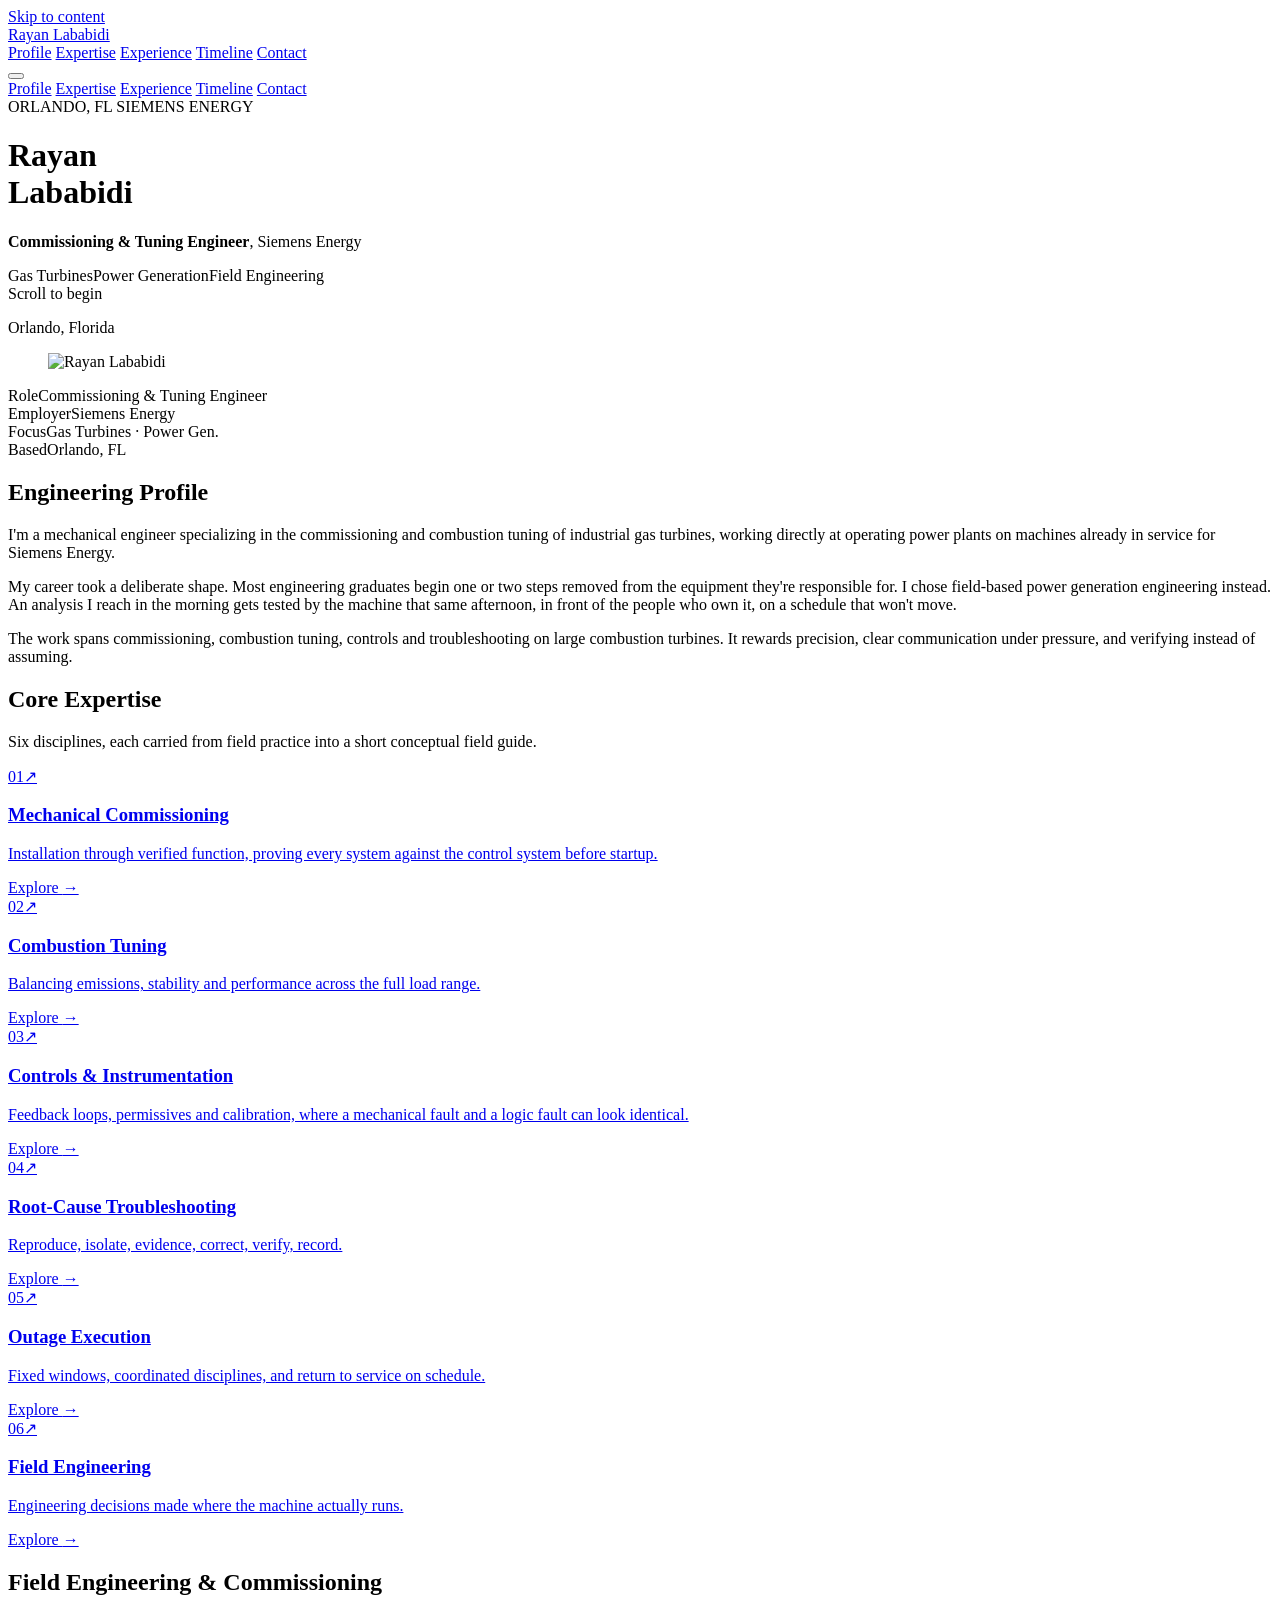
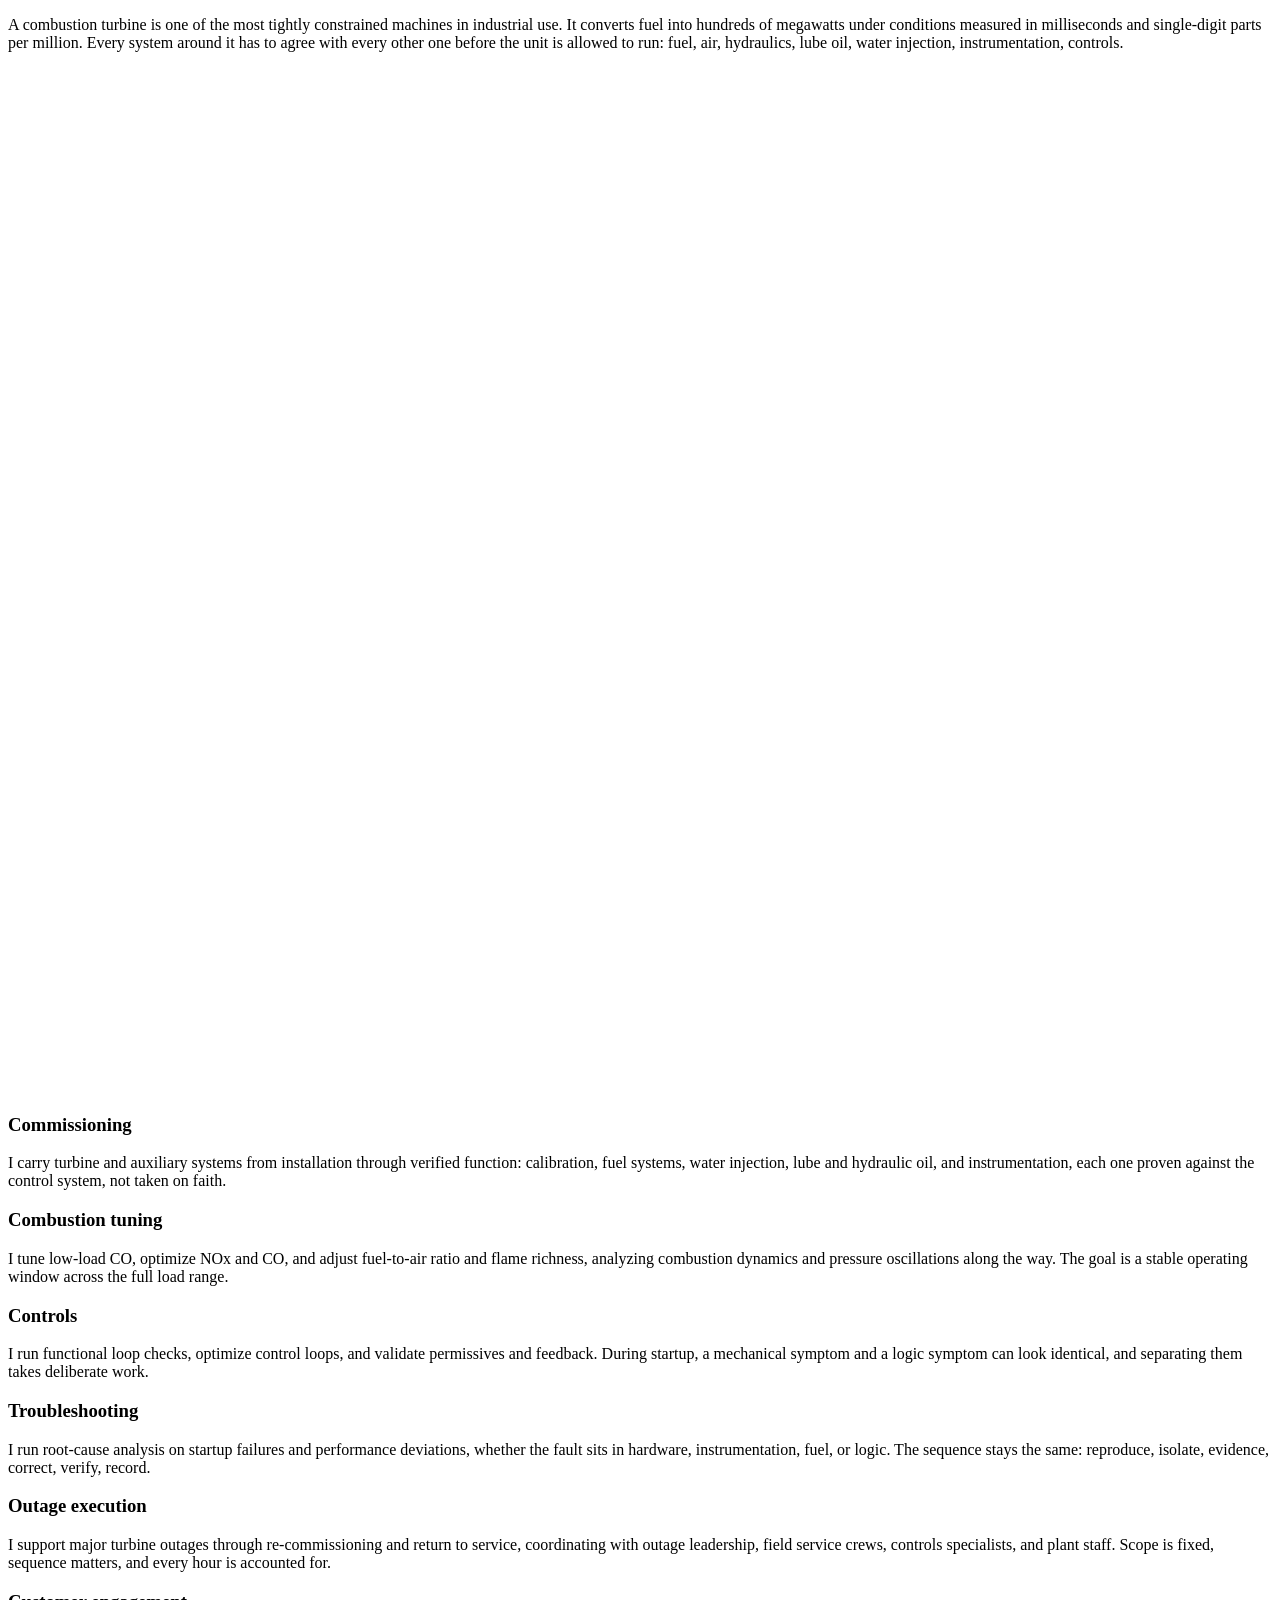
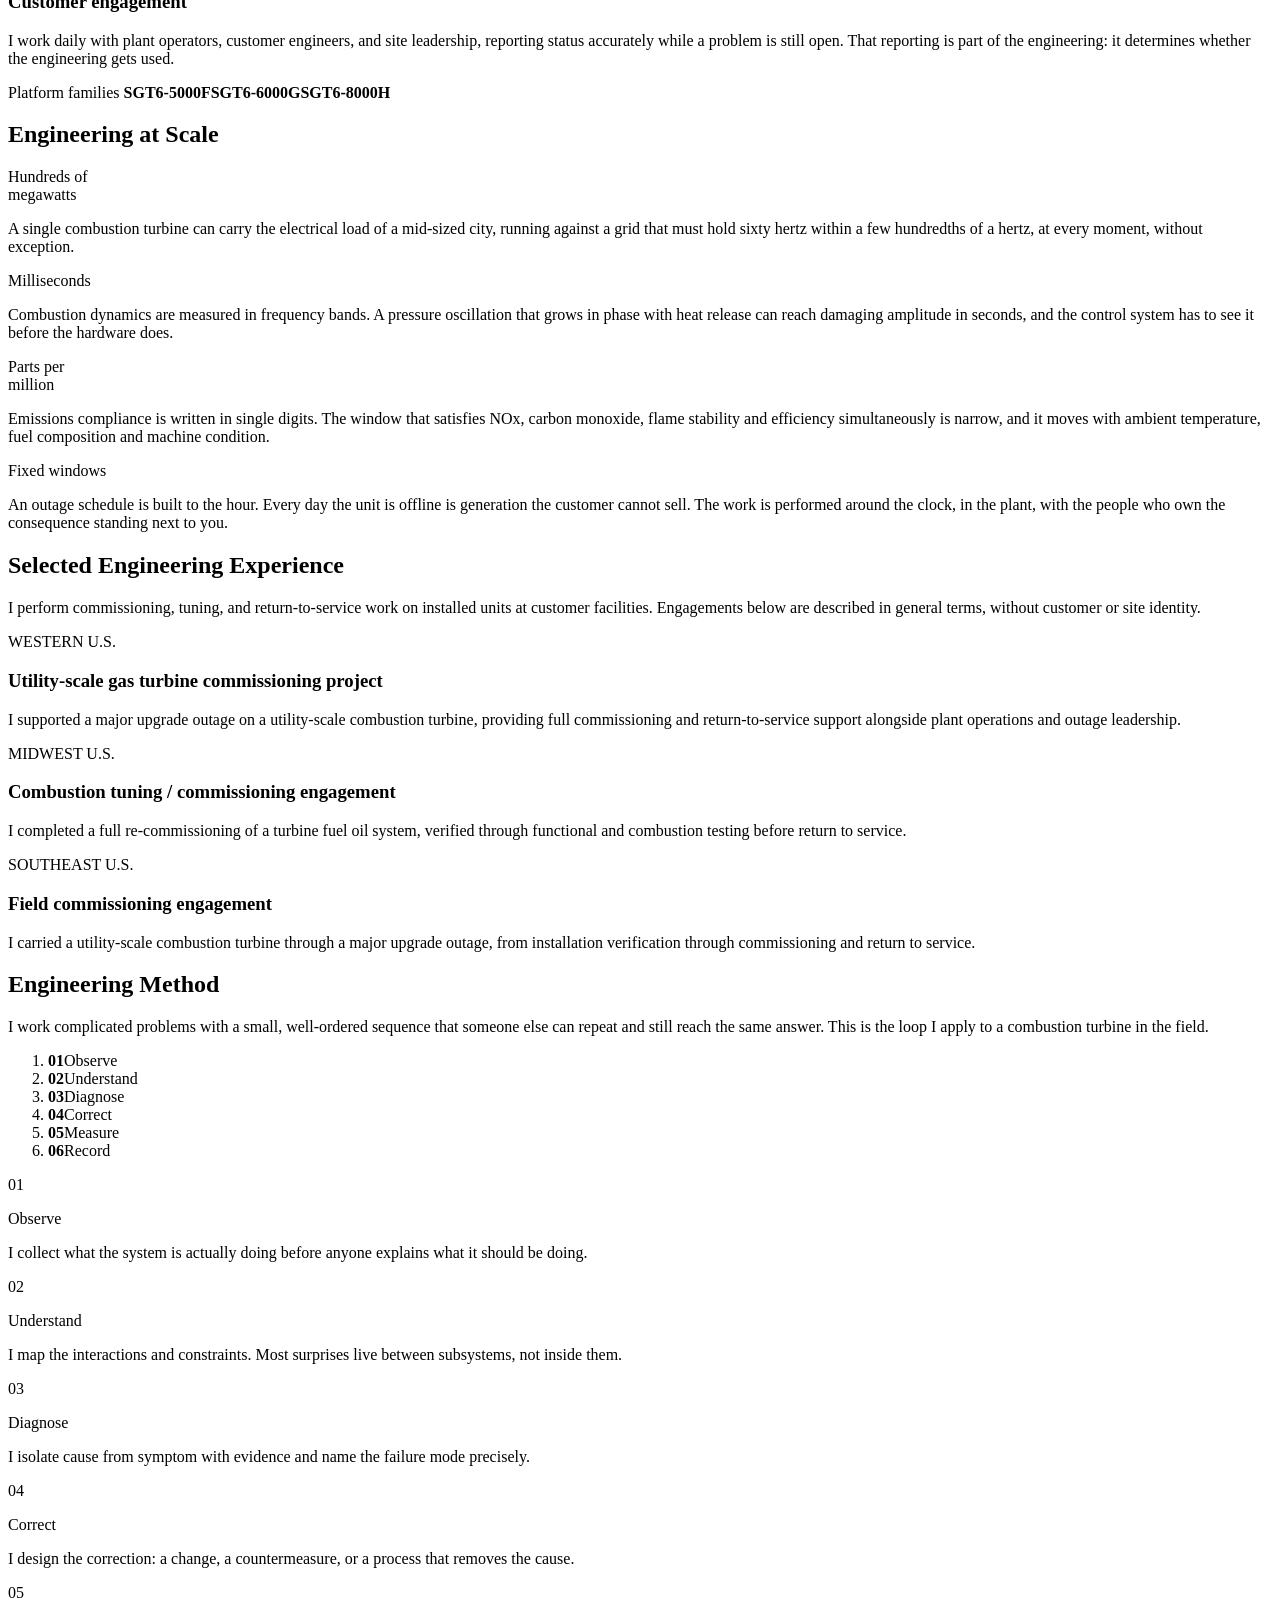
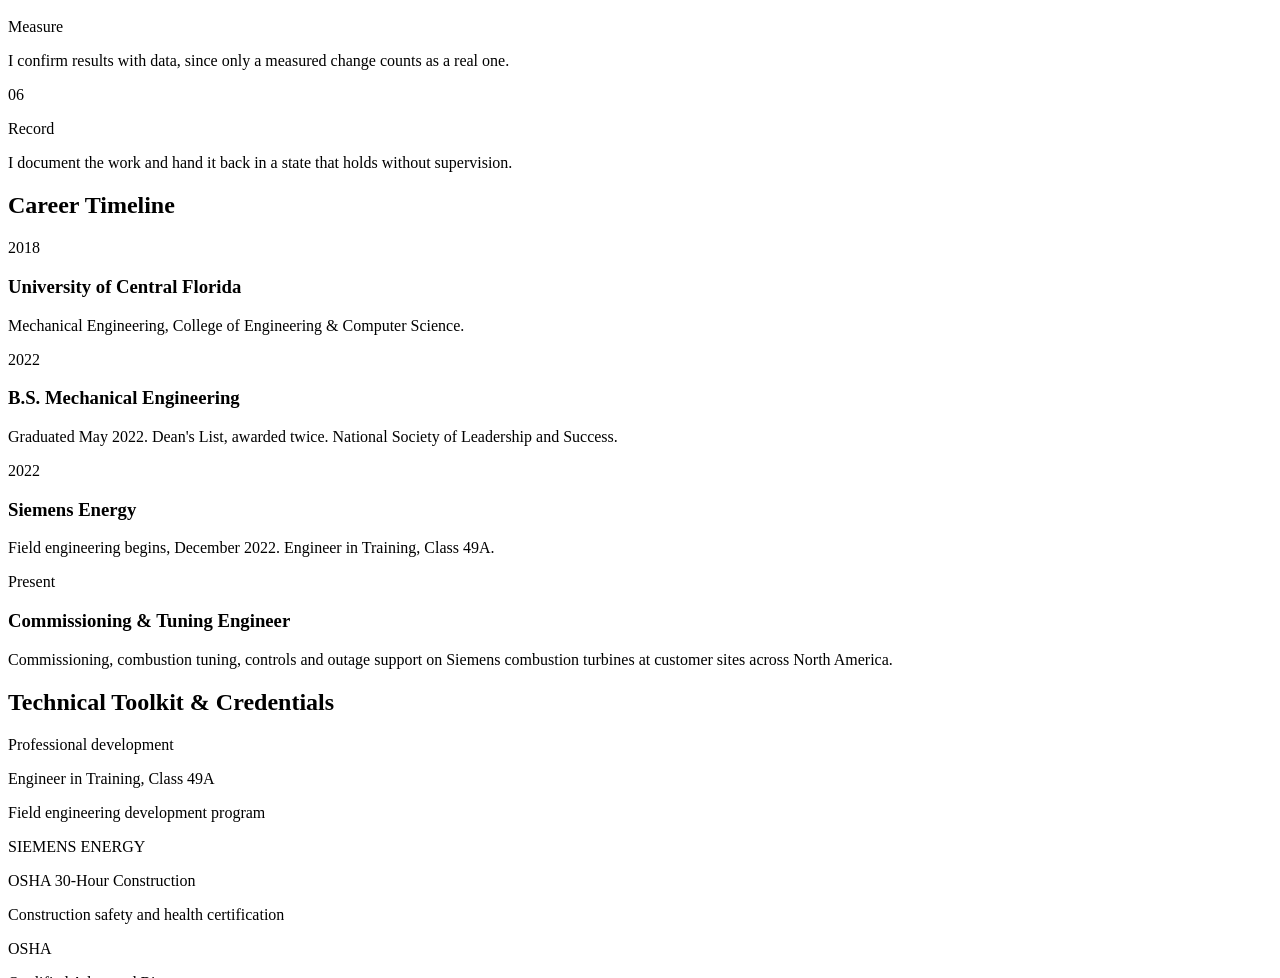
==== commit 6c72c76c: "Redesign portfolio with cinematic motion, expertise field guides, and copy polish Rebuilds the site " ====
--- a/public/index.html
+++ b/public/index.html
@@ -78,437 +78,18 @@
 </script>
 
 <link rel="preload" as="image" imagesrcset="/images/rayan-portrait-620.jpg 620w, /images/rayan-portrait-960.jpg 960w, /images/rayan-portrait-1449.jpg 1449w" imagesizes="(max-width: 860px) 90vw, 640px" fetchpriority="high">
+<link rel="preload" as="style" href="/assets/site.css">
+<link rel="stylesheet" href="/assets/site.css">
 <link rel="preconnect" href="https://fonts.googleapis.com">
 <link rel="preconnect" href="https://fonts.gstatic.com" crossorigin>
 <link href="https://fonts.googleapis.com/css2?family=Archivo:wght@400;500;600;700&family=Big+Shoulders+Display:wght@600;700;800&family=Big+Shoulders+Text:wght@500;600;700&family=Roboto+Mono:wght@400;500;600&display=swap" rel="stylesheet">
-
-<style>
-/* ============================================================================
-   RAYAN LABABIDI — THE DATA PLATE
-   An engineering-credibility portfolio. Every fact reads like data stamped on
-   an equipment nameplate: precise, condensed, verifiable — never a themed
-   prop. Graphite / steel / paper neutrals; one amber, spent only on the
-   current or active state.
-   ============================================================================ */
-.rlb{
-  --paper:      #F5F7F9;
-  --paper-2:    #ECEFF2;
-  --ink:        #14181D;
-  --ink-75:     #333B44;
-  --ink-50:     #5B646D;
-  --ink-30:     #8B939B;
-  --rule:       #D7DCE1;
-  --rule-soft:  #E4E8EC;
-
-  --void:       #171B20;   /* softened graphite, not pure black */
-  --void-2:     #20262C;   /* tonal surface one step up from void */
-  --lit:        #F3F5F7;
-  --lit-70:     #AEB6BE;
-  --lit-45:     #838D96;   /* text-safe on void, ~5.1:1 */
-  --rule-dark:  #2C333A;
-
-  --amber:      #8F4C12;   /* text-safe on paper, ~5.3:1 */
-  --amber-bar:  #C97A2E;   /* decorative bars / ticks on paper */
-  --amber-lit:  #D6934A;   /* restrained, text-safe on void, ~6.7:1 */
-
-  --display: 'Big Shoulders Display', 'Arial Narrow', Arial, sans-serif;
-  --head:    'Big Shoulders Text', 'Arial Narrow', Arial, sans-serif;
-  --sans:    'Archivo', -apple-system, BlinkMacSystemFont, 'Segoe UI', Helvetica, Arial, sans-serif;
-  --mono:    'Roboto Mono', ui-monospace, SFMono-Regular, Menlo, Consolas, monospace;
-
-  --snap: cubic-bezier(.16,1,.3,1);
-  --out:  cubic-bezier(.19,1,.22,1);
-  --io:   cubic-bezier(.45,0,.15,1);
-
-  --s1: clamp(6px,   .15vw +  5.4px,   8px);
-  --s2: clamp(10px,  .30vw +  8.8px,  14px);
-  --s3: clamp(14px,  .45vw + 12.2px,  20px);
-  --s4: clamp(20px,  .70vw + 16.6px,  30px);
-  --s5: clamp(28px,  1.10vw + 22.6px, 44px);
-  --s6: clamp(38px,  1.60vw + 30.8px, 60px);
-  --s7: clamp(52px,  2.30vw + 42.2px, 84px);
-  --s8: clamp(72px,  3.20vw + 58.4px, 120px);
-
-  --edge: clamp(22px, 4vw + 8px, 72px);
-  --maxw: 1360px;
-  --stick: clamp(88px, 3vw + 76px, 116px);
-}
-
-.rlb, .rlb *, .rlb *::before, .rlb *::after{ box-sizing:border-box; }
-.rlb{
-  margin:0; background:var(--paper); color:var(--ink);
-  font-family:var(--sans); font-size:16px; line-height:1.6; font-weight:400;
-  -webkit-font-smoothing:antialiased; -moz-osx-font-smoothing:grayscale;
-  text-rendering:optimizeLegibility; overflow-x:clip;
-}
-html{ overflow-x:clip; scroll-behavior:smooth; scrollbar-color:#8B939B #ECEFF2; scrollbar-width:thin; }
-body{ margin:0; background:#F5F7F9; }
-:where(.rlb) :where(h1,h2,h3,h4,p,ul,ol,figure,dl,dd,dt){ margin:0; padding:0; }
-:where(.rlb) :where(ul,ol){ list-style:none; }
-.rlb a{ color:inherit; text-decoration:none; }
-.rlb img{ display:block; width:100%; height:auto; }
-.rlb button{ font:inherit; color:inherit; background:none; border:0; cursor:pointer; }
-.rlb ::selection{ background:var(--amber-bar); color:#fff; }
-.rlb :focus-visible{ outline:2px solid var(--amber-bar); outline-offset:3px; }
-.rlb{ caret-color:var(--amber-bar); }
-.rlb-dark{ caret-color:var(--amber-lit); }
-.rlb-dark :focus-visible{ outline-color:var(--amber-lit); }
-
-.rlb-skip{
-  position:absolute; top:-100px; left:var(--edge); z-index:200;
-  background:var(--ink); color:var(--paper); padding:var(--s2) var(--s3);
-  font-family:var(--sans); font-size:13px; letter-spacing:.04em;
-}
-.rlb-skip:focus{ top:var(--s3); }
-
-.rlb-w{ width:100%; max-width:var(--maxw); margin-inline:auto; padding-inline:var(--edge); }
-.rlb-band{ padding-block:var(--s8); }
-.rlb-tone{ background:var(--paper-2); }
-.rlb-dark{ background:var(--void); color:var(--lit); }
-.rlb-dark .rlb-sub{ color:var(--lit-70); }
-
-/* hairline rule with small tick marks at each end — the one drawing cue */
-.rlb-tick-rule{ position:relative; height:1px; background:var(--rule); }
-.rlb-tick-rule::before, .rlb-tick-rule::after{
-  content:''; position:absolute; top:-3px; width:1px; height:7px; background:var(--ink-30);
-}
-.rlb-tick-rule::before{ left:0; } .rlb-tick-rule::after{ right:0; }
-.rlb-dark .rlb-tick-rule{ background:var(--rule-dark); }
-.rlb-dark .rlb-tick-rule::before, .rlb-dark .rlb-tick-rule::after{ background:var(--lit-45); }
-
-/* ============================================================================
-   TYPE
-   ============================================================================ */
-.rlb .t-hero{
-  font-family:var(--display); font-weight:800;
-  font-size:clamp(2.6rem, 4.6vw + 1.3rem, 5.5rem); line-height:.94; letter-spacing:-.01em;
-  text-transform:uppercase;
-}
-.rlb .t-display{
-  font-family:var(--display); font-weight:700; text-transform:uppercase;
-  font-size:clamp(2rem, 2.6vw + 1.2rem, 3.4rem); line-height:.98; letter-spacing:-.005em;
-}
-.rlb .t-h2{
-  font-family:var(--head); font-weight:600; text-transform:uppercase;
-  font-size:clamp(1.5rem, 1.3vw + 1.12rem, 2.25rem); line-height:1.04; letter-spacing:0;
-}
-.rlb .t-h3{
-  font-family:var(--head); font-weight:600;
-  font-size:clamp(1.15rem, .4vw + 1.02rem, 1.375rem); line-height:1.2;
-}
-.rlb .t-lede{
-  font-family:var(--sans); font-weight:400;
-  font-size:clamp(1.15rem, .55vw + .98rem, 1.4375rem); line-height:1.52; letter-spacing:-.004em;
-  color:var(--ink-75); max-width:34em;
-}
-.rlb .t-body{
-  font-family:var(--sans); font-weight:400;
-  font-size:clamp(1rem, .16vw + .95rem, 1.0625rem); line-height:1.7; color:var(--ink-75);
-  max-width:36em;
-}
-.rlb .t-body + .t-body{ margin-top:1.1em; }
-.rlb .t-label{
-  font-family:var(--sans); font-weight:600; font-size:11px; letter-spacing:.14em;
-  text-transform:uppercase; color:var(--ink-50);
-}
-.rlb-dark .t-label{ color:var(--lit-45); }
-.rlb .t-mono{ font-family:var(--mono); font-variant-numeric:tabular-nums; }
-.rlb strong{ font-weight:600; color:var(--ink); }
-.rlb-dark strong{ color:var(--lit); }
-
-/* ============================================================================
-   NAVIGATION
-   ============================================================================ */
-.rlb-nav{
-  position:fixed; inset:0 0 auto 0; z-index:100; padding-block:var(--s3);
-  transition:transform .6s var(--out), background-color .45s var(--io), border-color .45s var(--io);
-  border-bottom:1px solid transparent;
-}
-.rlb-nav.hid{ transform:translateY(-102%); }
-.rlb-nav.set{
-  background:rgba(245,247,249,.88); -webkit-backdrop-filter:saturate(140%) blur(14px); backdrop-filter:saturate(140%) blur(14px);
-  border-bottom-color:var(--rule-soft);
-}
-.rlb-nav.inv{ color:var(--lit); }
-.rlb-nav.inv.set{ background:rgba(14,17,20,.82); border-bottom-color:var(--rule-dark); }
-.rlb-nav__in{ display:flex; align-items:center; justify-content:space-between; gap:var(--s4); }
-.rlb-word{
-  font-family:var(--head); font-weight:600; text-transform:uppercase;
-  font-size:15px; letter-spacing:.02em; white-space:nowrap;
-}
-.rlb-menu{ display:flex; align-items:center; gap:var(--s5); }
-.rlb-menu a{
-  font-family:var(--sans); font-size:12px; font-weight:600; letter-spacing:.09em; text-transform:uppercase;
-  position:relative; padding-block:4px; opacity:.68; transition:opacity .35s var(--io);
-}
-.rlb-menu a::after{
-  content:''; position:absolute; left:0; right:0; bottom:0; height:2px; background:var(--amber-bar);
-  transform:scaleX(0); transform-origin:right; transition:transform .5s var(--out);
-}
-.rlb-dark .rlb-menu a::after, .rlb-nav.inv .rlb-menu a::after{ background:var(--amber-lit); }
-.rlb-menu a:hover{ opacity:1; }
-.rlb-menu a:hover::after{ transform:scaleX(1); transform-origin:left; }
-.rlb-menu a.here{ opacity:1; }
-.rlb-menu a.here::after{ transform:scaleX(1); }
-
-.rlb-burger{ display:none; width:32px; height:32px; align-items:center; justify-content:center; }
-.rlb-burger span{ position:relative; display:block; width:20px; height:1px; background:currentColor; }
-.rlb-burger span::before,.rlb-burger span::after{
-  content:''; position:absolute; left:0; width:20px; height:1px; background:currentColor;
-  transition:transform .5s var(--out), top .3s var(--io);
-}
-.rlb-burger span::before{ top:-6px; } .rlb-burger span::after{ top:6px; }
-.rlb-nav.open .rlb-burger span{ background:transparent; }
-.rlb-nav.open .rlb-burger span::before{ top:0; transform:rotate(45deg); }
-.rlb-nav.open .rlb-burger span::after{ top:0; transform:rotate(-45deg); }
-
-.rlb-drawer{
-  position:fixed; inset:0; z-index:99; background:var(--void); color:var(--lit);
-  display:flex; flex-direction:column; justify-content:center; gap:var(--s2); padding:0 var(--edge);
-  opacity:0; visibility:hidden; transition:opacity .5s var(--io), visibility .5s;
-}
-.rlb-drawer.open{ opacity:1; visibility:visible; }
-.rlb-drawer a{
-  font-family:var(--display); font-weight:700; text-transform:uppercase;
-  font-size:clamp(1.8rem,3vw + .6rem,3rem); line-height:1.2;
-  opacity:0; transform:translateY(14px); transition:opacity .6s var(--out), transform .6s var(--out);
-}
-.rlb-drawer.open a{ opacity:1; transform:none; }
-.rlb-drawer__f{
-  position:absolute; left:var(--edge); right:var(--edge); bottom:var(--s6);
-  display:flex; justify-content:space-between; gap:var(--s3); flex-wrap:wrap;
-  font-family:var(--mono); font-size:12px; color:var(--lit-45);
-}
-
-/* ============================================================================
-   REVEALS — one signature moment (the plate stamps in, snap eased) plus a
-   single quiet reveal grammar everywhere else
-   ============================================================================ */
-.rlb-js .rlb [data-r]{
-  opacity:0; transform:translate3d(0,16px,0);
-  transition:opacity .9s var(--out), transform .9s var(--out); transition-delay:var(--d,0ms);
-}
-.rlb-js .rlb [data-r].lit{ opacity:1; transform:none; }
-.rlb-js .rlb [data-stamp]{
-  opacity:0; transform:translate3d(0,6px,0);
-  transition:opacity .38s var(--snap), transform .38s var(--snap); transition-delay:var(--d,0ms);
-}
-.rlb-js .rlb [data-stamp].lit{ opacity:1; transform:none; }
-
-/* ============================================================================
-   HERO
-   ============================================================================ */
-.rlb-hero{
-  position:relative; min-height:100svh; display:flex; align-items:center;
-  padding-top:var(--stick); padding-bottom:var(--s6);
-}
-.rlb-hero__grid{
-  width:100%; display:grid; grid-template-columns:minmax(0,7fr) minmax(0,5fr);
-  gap:var(--s7); align-items:center;
-}
-.rlb-hero__name{ font-size:0; } /* wrapper only */
-.rlb-hero__loc{ margin-top:var(--s3); }
-.rlb-hero__sub{ margin-top:var(--s3); }
-.rlb-hero__sub b{ font-weight:600; color:var(--ink); }
-.rlb-hero__tags{
-  margin-top:var(--s4); display:flex; flex-wrap:wrap; gap:var(--s2);
-  font-family:var(--mono); font-size:12.5px; color:var(--ink-50); letter-spacing:.01em;
-}
-.rlb-hero__tags span:not(:last-child)::after{ content:'·'; margin-left:var(--s2); color:var(--ink-30); }
-
-/* the stamped data plate */
-.rlb-plate{
-  position:relative; border:1px solid var(--rule); background:var(--paper-2);
-  padding:var(--s5) var(--s5);
-}
-.rlb-plate::before{
-  content:''; position:absolute; top:-1px; left:-1px; width:14px; height:14px;
-  border-top:2px solid var(--amber-bar); border-left:2px solid var(--amber-bar);
-}
-.rlb-plate::after{
-  content:''; position:absolute; bottom:-1px; right:-1px; width:14px; height:14px;
-  border-bottom:2px solid var(--amber-bar); border-right:2px solid var(--amber-bar);
-}
-.rlb-plate__row{ display:flex; justify-content:space-between; gap:var(--s3); padding-block:var(--s2); }
-.rlb-plate__row + .rlb-plate__row{ border-top:1px solid var(--rule); }
-.rlb-plate__k{ font-family:var(--sans); font-weight:600; font-size:11px; letter-spacing:.1em; text-transform:uppercase; color:var(--ink-50); }
-.rlb-plate__v{ font-family:var(--mono); font-size:13.5px; color:var(--ink); text-align:right; }
-.rlb-plate__v--now{ color:var(--amber); }
-
-.rlb-hero__foot{ margin-top:var(--s7); display:flex; align-items:baseline; justify-content:space-between; gap:var(--s3); flex-wrap:wrap; }
-.rlb-scroll{ font-family:var(--mono); font-size:11px; letter-spacing:.14em; text-transform:uppercase; color:var(--ink-50); }
-
-/* ============================================================================
-   PORTRAIT FRAME — shared by hero + wherever a photo appears
-   ============================================================================ */
-.rlb-frame{ position:relative; overflow:hidden; background:var(--paper-2); border:1px solid var(--rule); }
-.rlb-frame img{ width:100%; height:100%; object-fit:cover; }
-.rlb-hero__fig{ aspect-ratio:4/5; }
-.rlb-dark .rlb-frame{ border-color:var(--rule-dark); background:var(--void-2); }
-
-/* ============================================================================
-   PROFILE
-   ============================================================================ */
-.rlb-profile__body{ margin-top:var(--s6); display:grid; grid-template-columns:minmax(0,4fr) minmax(0,7fr); gap:var(--s7); }
-
-/* ============================================================================
-   CORE EXPERTISE — stamped tag row
-   ============================================================================ */
-.rlb-tags{ margin-top:var(--s6); display:flex; flex-wrap:wrap; gap:var(--s3); }
-.rlb-tag{
-  border:1px solid var(--rule); padding:var(--s2) var(--s4);
-  font-family:var(--mono); font-size:13px; letter-spacing:.01em; color:var(--ink-75);
-}
-
-/* ============================================================================
-   FIELD ENGINEERING / COMMISSIONING
-   ============================================================================ */
-.rlb-comm__intro{ margin-top:var(--s5); max-width:40em; }
-.rlb-fig{ margin-block:var(--s7); aspect-ratio:16/7; }
-.rlb-disc{ border-top:1px solid var(--rule); }
-.rlb-disc__i{
-  display:grid; grid-template-columns:minmax(0,4fr) minmax(0,8fr); gap:var(--s6);
-  padding-block:var(--s6); border-bottom:1px solid var(--rule);
-}
-.rlb-disc__d{ max-width:38em; }
-.rlb-plat{ margin-top:var(--s7); display:flex; flex-wrap:wrap; gap:var(--s5) var(--s6); align-items:baseline; }
-.rlb-plat b{ font-family:var(--mono); font-size:14px; color:var(--ink); }
-
-/* ============================================================================
-   SCALE — dark
-   ============================================================================ */
-.rlb-scale__l{ display:grid; gap:var(--s6); margin-top:var(--s7); }
-.rlb-scale__i{
-  display:grid; grid-template-columns:minmax(0,5fr) minmax(0,7fr); gap:var(--s6);
-  align-items:baseline; padding-bottom:var(--s6); border-bottom:1px solid var(--rule-dark);
-}
-.rlb-scale__i:last-child{ border-bottom:0; padding-bottom:0; }
-.rlb-scale__n{
-  font-family:var(--display); font-weight:700; text-transform:uppercase;
-  font-size:clamp(1.9rem, 2.6vw + 1rem, 3.25rem); line-height:1; color:var(--lit);
-}
-.rlb-scale__d{ font-family:var(--sans); font-size:1.0625rem; line-height:1.68; color:var(--lit-70); max-width:34em; }
-
-/* ============================================================================
-   SELECTED ENGINEERING EXPERIENCE — anonymized, record style
-   ============================================================================ */
-.rlb-rec{ margin-top:var(--s7); border-top:1px solid var(--rule); }
-.rlb-rec__i{ display:grid; grid-template-columns:minmax(0,3fr) minmax(0,9fr); gap:var(--s6); padding-block:var(--s6); border-bottom:1px solid var(--rule); }
-.rlb-rec__loc{ font-family:var(--mono); font-size:13px; color:var(--ink-50); letter-spacing:.01em; }
-.rlb-rec__t{ font-family:var(--head); font-weight:600; font-size:clamp(1.1rem,.3vw+1rem,1.3125rem); margin-top:var(--s2); }
-.rlb-rec__d{ margin-top:var(--s2); max-width:38em; }
-.rlb-rec__note{ margin-top:var(--s6); max-width:40em; }
-
-/* ============================================================================
-   METHOD
-   ============================================================================ */
-.rlb-meth{ margin-top:var(--s7); border-top:1px solid var(--rule); }
-.rlb-meth__i{ display:grid; grid-template-columns:minmax(140px,1fr) minmax(0,3fr); gap:var(--s6); align-items:baseline; padding-block:var(--s5); border-bottom:1px solid var(--rule); }
-.rlb-meth__n{ font-family:var(--mono); font-size:13px; color:var(--ink-50); }
-.rlb-meth__w{ font-family:var(--head); font-weight:600; font-size:clamp(1.25rem,.5vw+1.05rem,1.625rem); }
-.rlb-meth__d{ max-width:36em; }
-
-/* ============================================================================
-   TIMELINE
-   ============================================================================ */
-.rlb-time{ margin-top:var(--s7); border-top:1px solid var(--rule); }
-.rlb-time__i{
-  display:grid; grid-template-columns:minmax(84px,1fr) minmax(0,4fr) minmax(0,5fr);
-  gap:var(--s5); align-items:baseline; padding-block:var(--s5); border-bottom:1px solid var(--rule);
-}
-.rlb-time__y{ font-family:var(--mono); font-size:14px; font-weight:500; color:var(--ink-50); }
-.rlb-time__y--now{ color:var(--amber); }
-.rlb-time__t{ font-family:var(--head); font-weight:600; font-size:clamp(1.05rem,.3vw+.95rem,1.25rem); }
-.rlb-time__d{ font-family:var(--sans); font-size:.9375rem; line-height:1.6; color:var(--ink-50); max-width:32em; }
-
-/* ============================================================================
-   TOOLKIT & CREDENTIALS / EDUCATION
-   ============================================================================ */
-.rlb-cred__g{ margin-top:var(--s7); display:grid; grid-template-columns:repeat(3,minmax(0,1fr)); gap:var(--s6); }
-.rlb-cred__h{ padding-bottom:var(--s2); border-bottom:1px solid var(--ink-30); }
-.rlb-cred__i{ padding-block:var(--s3); border-bottom:1px solid var(--rule-soft); }
-.rlb-cred__i:last-child{ border-bottom:0; }
-.rlb-cred__n{ font-family:var(--sans); font-weight:600; font-size:14.5px; color:var(--ink); }
-.rlb-cred__m{ margin-top:var(--s1); font-family:var(--sans); font-size:13px; color:var(--ink-50); }
-.rlb-cred__s{ margin-top:var(--s1); font-family:var(--mono); font-size:11.5px; color:var(--ink-50); }
-
-.rlb-edu{ margin-top:var(--s6); display:grid; grid-template-columns:minmax(0,5fr) minmax(0,7fr); gap:var(--s6); align-items:start; border:1px solid var(--rule); padding:var(--s6); }
-.rlb-edu__n{ font-family:var(--head); font-weight:600; font-size:clamp(1.25rem,.5vw+1.05rem,1.625rem); }
-.rlb-edu__m{ margin-top:var(--s2); }
-.rlb-edu__l{ display:grid; gap:var(--s3); }
-.rlb-edu__l li{ font-family:var(--sans); font-size:14.5px; color:var(--ink-75); }
-.rlb-edu__l b{ display:block; font-family:var(--mono); font-size:11px; letter-spacing:.08em; text-transform:uppercase; color:var(--ink-50); margin-bottom:2px; }
-
-/* ============================================================================
-   BEYOND — one short humanizing strip, no separate section weight
-   ============================================================================ */
-.rlb-beyond{ padding-block:var(--s6); border-top:1px solid var(--rule); border-bottom:1px solid var(--rule); }
-.rlb-beyond p{ max-width:44em; }
-
-/* ============================================================================
-   CONTACT / CLOSE
-   ============================================================================ */
-.rlb-close__name{ font-size:clamp(2.6rem,7vw+1rem,7.5rem); }
-.rlb-close__g{ margin-top:var(--s7); display:grid; grid-template-columns:repeat(3,minmax(0,1fr)); gap:var(--s6); }
-.rlb-close__lines span{ display:block; font-family:var(--head); font-weight:600; font-size:1.1875rem; color:var(--lit-70); }
-.rlb-close__links{ display:grid; gap:var(--s3); justify-items:start; }
-.rlb-lk{
-  display:inline-flex; align-items:baseline; gap:.6em; font-family:var(--sans); font-size:15px; font-weight:600;
-  padding-bottom:var(--s1); border-bottom:1px solid var(--rule-dark); transition:border-color .5s var(--io), color .3s var(--io);
-}
-.rlb-lk span{ transition:transform .5s var(--out); display:inline-block; }
-.rlb-lk:hover span{ transform:translateX(4px); }
-.rlb-lk:hover{ border-color:var(--amber-lit); color:var(--amber-lit); }
-
-.rlb-foot{ margin-top:var(--s8); padding-top:var(--s5); border-top:1px solid var(--rule-dark); }
-.rlb-foot__d{ font-family:var(--sans); font-size:11.5px; line-height:1.7; color:var(--lit-45); max-width:42em; }
-.rlb-foot__r{ margin-top:var(--s5); display:flex; justify-content:space-between; gap:var(--s3) var(--s5); flex-wrap:wrap; font-family:var(--mono); font-size:11px; letter-spacing:.05em; text-transform:uppercase; color:var(--lit-45); }
-.rlb-foot__r a:hover{ color:var(--lit); }
-.rlb-foot__r div{ display:flex; gap:var(--s4); flex-wrap:wrap; }
-
-/* ============================================================================
-   RESPONSIVE
-   ============================================================================ */
-@media (max-width:980px){
-  .rlb-hero__grid{ grid-template-columns:1fr; gap:var(--s6); }
-  .rlb-hero__fig{ order:-1; aspect-ratio:16/10; }
-  .rlb-profile__body{ grid-template-columns:1fr; gap:var(--s5); }
-  .rlb-disc__i{ grid-template-columns:1fr; gap:var(--s2); }
-  .rlb-scale__i{ grid-template-columns:1fr; gap:var(--s2); }
-  .rlb-rec__i{ grid-template-columns:1fr; gap:var(--s2); }
-  .rlb-meth__i{ grid-template-columns:1fr; gap:var(--s2); }
-  .rlb-edu{ grid-template-columns:1fr; }
-  .rlb-close__g{ grid-template-columns:1fr; gap:var(--s5); }
-}
-@media (max-width:820px){
-  .rlb-menu{ display:none; }
-  .rlb-burger{ display:flex; }
-}
-@media (max-width:640px){
-  .rlb-time__i{ grid-template-columns:64px 1fr; }
-  .rlb-time__d{ grid-column:2/3; margin-top:var(--s1); }
-  .rlb-cred__g{ grid-template-columns:1fr; }
-  .rlb-hero__foot{ align-items:flex-start; }
-  .rlb-plate__row{ flex-direction:column; align-items:flex-start; gap:var(--s1); }
-  .rlb-plate__v{ text-align:left; }
-}
-@media (pointer:coarse){
-  .rlb-menu a, .rlb-lk, .rlb-foot__r a{ min-height:24px; }
-}
-@media (prefers-reduced-motion:reduce){
-  html{ scroll-behavior:auto; }
-  .rlb *, .rlb *::before, .rlb *::after{ animation-duration:.001ms !important; transition-duration:.001ms !important; }
-  .rlb-js .rlb [data-r], .rlb-js .rlb [data-stamp]{ opacity:1 !important; transform:none !important; }
-}
-@media print{
-  .rlb-nav, .rlb-drawer, .rlb-scroll{ display:none !important; }
-  .rlb, .rlb-dark{ background:#fff !important; color:#000 !important; }
-}
-</style>
+<link rel="preconnect" href="https://cdnjs.cloudflare.com" crossorigin>
+<link rel="preconnect" href="https://cdn.jsdelivr.net" crossorigin>
 </head>
 <body>
 <a class="rlb-skip" href="#main">Skip to content</a>
 <div class="rlb">
+<div class="rlb-progress" id="progress" aria-hidden="true"></div>
 
 <nav class="rlb-nav" id="nav">
   <div class="rlb-w rlb-nav__in">
@@ -542,7 +123,7 @@
   <div class="rlb-w rlb-hero__grid">
 
     <div>
-      <h1 class="t-hero" data-r aria-label="Rayan Lababidi">Rayan<br>Lababidi</h1>
+      <h1 class="t-hero" data-mask aria-label="Rayan Lababidi">Rayan<br>Lababidi</h1>
       <p class="t-body rlb-hero__sub" data-r style="--d:80ms"><b>Commissioning &amp; Tuning Engineer</b>, Siemens Energy</p>
       <div class="rlb-hero__tags" data-r style="--d:140ms">
         <span>Gas Turbines</span><span>Power Generation</span><span>Field Engineering</span>
@@ -555,8 +136,8 @@
     </div>
 
     <div>
-      <figure class="rlb-frame rlb-hero__fig" data-r style="--d:100ms">
-        <img srcset="/images/rayan-portrait-620.jpg 620w, /images/rayan-portrait-960.jpg 960w, /images/rayan-portrait-1449.jpg 1449w"
+      <figure class="rlb-frame rlb-hero__fig" data-wipe style="--d:100ms">
+        <img data-parallax srcset="/images/rayan-portrait-620.jpg 620w, /images/rayan-portrait-960.jpg 960w, /images/rayan-portrait-1449.jpg 1449w"
              sizes="(max-width: 980px) 90vw, 42vw"
              src="/images/rayan-portrait-960.jpg" width="1449" height="1086" alt="Rayan Lababidi" fetchpriority="high" decoding="async">
       </figure>
@@ -581,52 +162,102 @@
 
 
 <!-- ═══════════════════════════════ PROFILE ═══════════════════════════════ -->
-<section class="rlb-band" id="profile">
+<section class="rlb-band" id="profile" data-zone="profile">
   <div class="rlb-w">
     <h2 class="t-display" data-r>Engineering Profile</h2>
-    <div class="rlb-profile__body">
-      <p class="t-lede" data-r>
+    <div class="rlb-profile__lede">
+      <p class="t-lede" data-mask style="margin-top:var(--s6)">
         I'm a mechanical engineer specializing in the commissioning and combustion tuning
         of industrial gas turbines, working directly at operating power plants on
         machines already in service for Siemens Energy.
       </p>
-      <div data-r style="--d:100ms">
-        <p class="t-body">
-          My career took a deliberate shape. Most engineering graduates begin one or two
-          steps removed from the equipment they're responsible for. I chose field-based
-          power generation engineering instead. An analysis I reach in the morning gets
-          tested by the machine that same afternoon, in front of the people who own it,
-          on a schedule that won't move.
-        </p>
-        <p class="t-body">
-          The work spans commissioning, combustion tuning, controls and troubleshooting on
-          large combustion turbines. It rewards precision, clear communication under
-          pressure, and verifying instead of assuming.
-        </p>
-      </div>
+    </div>
+    <div class="rlb-profile__body">
+      <p class="t-body" data-r>
+        My career took a deliberate shape. Most engineering graduates begin one or two
+        steps removed from the equipment they're responsible for. I chose field-based
+        power generation engineering instead. An analysis I reach in the morning gets
+        tested by the machine that same afternoon, in front of the people who own it,
+        on a schedule that won't move.
+      </p>
+      <p class="t-body" data-r style="--d:100ms">
+        The work spans commissioning, combustion tuning, controls and troubleshooting on
+        large combustion turbines. It rewards precision, clear communication under
+        pressure, and verifying instead of assuming.
+      </p>
     </div>
   </div>
 </section>
 
 
 <!-- ═══════════════════════════════ CORE EXPERTISE ═══════════════════════════════ -->
-<section class="rlb-band rlb-tone" id="expertise">
+<section class="rlb-band rlb-tone" id="expertise" data-zone="expertise">
   <div class="rlb-w">
     <h2 class="t-display" data-r>Core Expertise</h2>
-    <div class="rlb-tags" data-r style="--d:80ms">
-      <span class="rlb-tag">Commissioning</span>
-      <span class="rlb-tag">Combustion Tuning</span>
-      <span class="rlb-tag">Controls &amp; Instrumentation</span>
-      <span class="rlb-tag">Root-Cause Troubleshooting</span>
-      <span class="rlb-tag">Outage Execution</span>
-      <span class="rlb-tag">Field Engineering</span>
-    </div>
-  </div>
-</section>
-
+    <p class="t-body" data-r style="--d:80ms">Six disciplines, each carried from field practice into a short conceptual field guide.</p>
+    <div class="rlb-xgrid" data-r style="--d:120ms">
+      <a class="rlb-xcard" href="/expertise/commissioning.html">
+        <div class="rlb-xcard__tex" aria-hidden="true"></div>
+        <div class="rlb-xcard__top"><span class="rlb-xcard__n">01</span><span class="rlb-xcard__arrow" aria-hidden="true">↗</span></div>
+        <div>
+          <h3 class="rlb-xcard__t">Mechanical Commissioning</h3>
+          <p class="rlb-xcard__d">Installation through verified function, proving every system against the control system before startup.</p>
+        </div>
+        <span class="rlb-xcard__cta">Explore <span aria-hidden="true">→</span></span>
+      </a>
+      <a class="rlb-xcard" href="/expertise/combustion-tuning.html">
+        <div class="rlb-xcard__tex" aria-hidden="true"></div>
+        <div class="rlb-xcard__top"><span class="rlb-xcard__n">02</span><span class="rlb-xcard__arrow" aria-hidden="true">↗</span></div>
+        <div>
+          <h3 class="rlb-xcard__t">Combustion Tuning</h3>
+          <p class="rlb-xcard__d">Balancing emissions, stability and performance across the full load range.</p>
+        </div>
+        <span class="rlb-xcard__cta">Explore <span aria-hidden="true">→</span></span>
+      </a>
+      <a class="rlb-xcard" href="/expertise/controls-instrumentation.html">
+        <div class="rlb-xcard__tex" aria-hidden="true"></div>
+        <div class="rlb-xcard__top"><span class="rlb-xcard__n">03</span><span class="rlb-xcard__arrow" aria-hidden="true">↗</span></div>
+        <div>
+          <h3 class="rlb-xcard__t">Controls &amp; Instrumentation</h3>
+          <p class="rlb-xcard__d">Feedback loops, permissives and calibration, where a mechanical fault and a logic fault can look identical.</p>
+        </div>
+        <span class="rlb-xcard__cta">Explore <span aria-hidden="true">→</span></span>
+      </a>
+      <a class="rlb-xcard" href="/expertise/root-cause-troubleshooting.html">
+        <div class="rlb-xcard__tex" aria-hidden="true"></div>
+        <div class="rlb-xcard__top"><span class="rlb-xcard__n">04</span><span class="rlb-xcard__arrow" aria-hidden="true">↗</span></div>
+        <div>
+          <h3 class="rlb-xcard__t">Root-Cause Troubleshooting</h3>
+          <p class="rlb-xcard__d">Reproduce, isolate, evidence, correct, verify, record.</p>
+        </div>
+        <span class="rlb-xcard__cta">Explore <span aria-hidden="true">→</span></span>
+      </a>
+      <a class="rlb-xcard" href="/expertise/outage-execution.html">
+        <div class="rlb-xcard__tex" aria-hidden="true"></div>
+        <div class="rlb-xcard__top"><span class="rlb-xcard__n">05</span><span class="rlb-xcard__arrow" aria-hidden="true">↗</span></div>
+        <div>
+          <h3 class="rlb-xcard__t">Outage Execution</h3>
+          <p class="rlb-xcard__d">Fixed windows, coordinated disciplines, and return to service on schedule.</p>
+        </div>
+        <span class="rlb-xcard__cta">Explore <span aria-hidden="true">→</span></span>
+      </a>
+      <a class="rlb-xcard" href="/expertise/field-engineering.html">
+        <div class="rlb-xcard__tex" aria-hidden="true"></div>
+        <div class="rlb-xcard__top"><span class="rlb-xcard__n">06</span><span class="rlb-xcard__arrow" aria-hidden="true">↗</span></div>
+        <div>
+          <h3 class="rlb-xcard__t">Field Engineering</h3>
+          <p class="rlb-xcard__d">Engineering decisions made where the machine actually runs.</p>
+        </div>
+        <span class="rlb-xcard__cta">Explore <span aria-hidden="true">→</span></span>
+      </a>
+    </div>
+  </div>
+</section>
+
+<div class="rlb-w"><div class="rlb-divider"></div></div>
 
 <!-- ═══════════════════════════════ FIELD ENGINEERING / COMMISSIONING ═══════════════════════════════ -->
-<section class="rlb-band" id="commissioning">
+<section class="rlb-band" id="commissioning" data-zone="expertise">
   <div class="rlb-w">
     <h2 class="t-display" data-r>Field Engineering &amp; Commissioning</h2>
     <p class="t-body rlb-comm__intro" data-r style="--d:80ms">
@@ -638,8 +269,8 @@
     </p>
   </div>
 
-  <figure class="rlb-frame rlb-fig" data-r>
-    <img srcset="/images/turbine-hall-640.jpg 640w, /images/turbine-hall-1024.jpg 1024w, /images/turbine-hall-1537.jpg 1537w"
+  <figure class="rlb-frame rlb-fig" data-wipe>
+    <img data-parallax srcset="/images/turbine-hall-640.jpg 640w, /images/turbine-hall-1024.jpg 1024w, /images/turbine-hall-1537.jpg 1537w"
          sizes="100vw" src="/images/turbine-hall-1024.jpg" width="1537" height="1023"
          alt="Gas turbine hall during a commissioning outage" loading="lazy" decoding="async">
   </figure>
@@ -681,9 +312,11 @@
 
 
 <!-- ═══════════════════════════════ ENGINEERING AT SCALE ═══════════════════════════════ -->
-<section class="rlb-band rlb-dark" id="scale">
-  <div class="rlb-w">
-    <h2 class="t-display" data-r>Engineering at Scale</h2>
+<section class="rlb-band rlb-dark" id="scale" data-zone="expertise">
+  <div class="rlb-w rlb-scale__layout">
+    <div class="rlb-scale__pin">
+      <h2 class="t-display" data-r>Engineering at Scale</h2>
+    </div>
     <div class="rlb-scale__l">
       <div class="rlb-scale__i" data-r>
         <p class="rlb-scale__n" aria-label="Hundreds of megawatts">Hundreds of<br>megawatts</p>
@@ -707,7 +340,7 @@
 
 
 <!-- ═══════════════════════════════ SELECTED ENGINEERING EXPERIENCE ═══════════════════════════════ -->
-<section class="rlb-band" id="experience">
+<section class="rlb-band" id="experience" data-zone="experience">
   <div class="rlb-w">
     <h2 class="t-display" data-r>Selected Engineering Experience</h2>
     <p class="t-body rlb-rec__note" data-r style="--d:80ms">
@@ -744,32 +377,43 @@
 
 
 <!-- ═══════════════════════════════ ENGINEERING METHOD ═══════════════════════════════ -->
-<section class="rlb-band rlb-tone" id="method">
-  <div class="rlb-w">
-    <h2 class="t-display" data-r>Engineering Method</h2>
-    <p class="t-body" data-r style="--d:80ms">
-      I work complicated problems with a small, well-ordered sequence that someone else
-      can repeat and still reach the same answer. This is the loop I apply to a
-      combustion turbine in the field.
-    </p>
-
-    <div class="rlb-meth">
-      <div class="rlb-meth__i" data-r><span class="rlb-meth__n">01</span><div><p class="rlb-meth__w">Observe</p><p class="t-body rlb-meth__d">I collect what the system is actually doing before anyone explains what it should be doing.</p></div></div>
-      <div class="rlb-meth__i" data-r><span class="rlb-meth__n">02</span><div><p class="rlb-meth__w">Understand</p><p class="t-body rlb-meth__d">I map the interactions and constraints. Most surprises live between subsystems, not inside them.</p></div></div>
-      <div class="rlb-meth__i" data-r><span class="rlb-meth__n">03</span><div><p class="rlb-meth__w">Diagnose</p><p class="t-body rlb-meth__d">I isolate cause from symptom with evidence and name the failure mode precisely.</p></div></div>
-      <div class="rlb-meth__i" data-r><span class="rlb-meth__n">04</span><div><p class="rlb-meth__w">Correct</p><p class="t-body rlb-meth__d">I design the correction: a change, a countermeasure, or a process that removes the cause.</p></div></div>
-      <div class="rlb-meth__i" data-r><span class="rlb-meth__n">05</span><div><p class="rlb-meth__w">Measure</p><p class="t-body rlb-meth__d">I confirm results with data, since only a measured change counts as a real one.</p></div></div>
-      <div class="rlb-meth__i" data-r><span class="rlb-meth__n">06</span><div><p class="rlb-meth__w">Record</p><p class="t-body rlb-meth__d">I document the work and hand it back in a state that holds without supervision.</p></div></div>
+<section class="rlb-band rlb-tone" id="method" data-zone="experience">
+  <div class="rlb-w rlb-meth__layout">
+    <div class="rlb-meth__pin">
+      <h2 class="t-display" data-r>Engineering Method</h2>
+      <p class="t-body" data-r style="--d:80ms">
+        I work complicated problems with a small, well-ordered sequence that someone else
+        can repeat and still reach the same answer. This is the loop I apply to a
+        combustion turbine in the field.
+      </p>
+      <ol class="rlb-meth__dots" data-spy-list aria-hidden="true">
+        <li data-spy-key="meth-1" class="active"><b>01</b><span>Observe</span></li>
+        <li data-spy-key="meth-2"><b>02</b><span>Understand</span></li>
+        <li data-spy-key="meth-3"><b>03</b><span>Diagnose</span></li>
+        <li data-spy-key="meth-4"><b>04</b><span>Correct</span></li>
+        <li data-spy-key="meth-5"><b>05</b><span>Measure</span></li>
+        <li data-spy-key="meth-6"><b>06</b><span>Record</span></li>
+      </ol>
+    </div>
+
+    <div class="rlb-meth__steps">
+      <div class="rlb-meth__i" id="meth-1" data-r><span class="rlb-meth__n">01</span><div><p class="rlb-meth__w">Observe</p><p class="t-body rlb-meth__d">I collect what the system is actually doing before anyone explains what it should be doing.</p></div></div>
+      <div class="rlb-meth__i" id="meth-2" data-r><span class="rlb-meth__n">02</span><div><p class="rlb-meth__w">Understand</p><p class="t-body rlb-meth__d">I map the interactions and constraints. Most surprises live between subsystems, not inside them.</p></div></div>
+      <div class="rlb-meth__i" id="meth-3" data-r><span class="rlb-meth__n">03</span><div><p class="rlb-meth__w">Diagnose</p><p class="t-body rlb-meth__d">I isolate cause from symptom with evidence and name the failure mode precisely.</p></div></div>
+      <div class="rlb-meth__i" id="meth-4" data-r><span class="rlb-meth__n">04</span><div><p class="rlb-meth__w">Correct</p><p class="t-body rlb-meth__d">I design the correction: a change, a countermeasure, or a process that removes the cause.</p></div></div>
+      <div class="rlb-meth__i" id="meth-5" data-r><span class="rlb-meth__n">05</span><div><p class="rlb-meth__w">Measure</p><p class="t-body rlb-meth__d">I confirm results with data, since only a measured change counts as a real one.</p></div></div>
+      <div class="rlb-meth__i" id="meth-6" data-r><span class="rlb-meth__n">06</span><div><p class="rlb-meth__w">Record</p><p class="t-body rlb-meth__d">I document the work and hand it back in a state that holds without supervision.</p></div></div>
     </div>
   </div>
 </section>
 
 
 <!-- ═══════════════════════════════ CAREER TIMELINE ═══════════════════════════════ -->
-<section class="rlb-band" id="timeline">
+<section class="rlb-band" id="timeline" data-zone="timeline">
   <div class="rlb-w">
     <h2 class="t-display" data-r>Career Timeline</h2>
     <div class="rlb-time">
+      <div class="rlb-time__line" aria-hidden="true"></div>
       <div class="rlb-time__i" data-r>
         <span class="rlb-time__y t-mono">2018</span>
         <h3 class="rlb-time__t">University of Central Florida</h3>
@@ -796,7 +440,7 @@
 
 
 <!-- ═══════════════════════════════ TECHNICAL TOOLKIT & CREDENTIALS ═══════════════════════════════ -->
-<section class="rlb-band rlb-tone" id="credentials">
+<section class="rlb-band rlb-tone" id="credentials" data-zone="timeline">
   <div class="rlb-w">
     <h2 class="t-display" data-r>Technical Toolkit &amp; Credentials</h2>
     <div class="rlb-cred__g" data-r style="--d:80ms">
@@ -845,7 +489,7 @@
 
 
 <!-- ═══════════════════════════════ EDUCATION ═══════════════════════════════ -->
-<section class="rlb-band" id="education">
+<section class="rlb-band" id="education" data-zone="timeline">
   <div class="rlb-w">
     <h2 class="t-display" data-r>Education</h2>
     <div class="rlb-edu" data-r style="--d:80ms">
@@ -871,9 +515,9 @@
 
 
 <!-- ═══════════════════════════════ CONTACT ═══════════════════════════════ -->
-<section class="rlb-band rlb-dark" id="contact">
-  <div class="rlb-w">
-    <h2 class="t-hero rlb-close__name" data-r aria-label="Rayan Lababidi">Rayan<br>Lababidi</h2>
+<section class="rlb-band rlb-dark" id="contact" data-zone="contact">
+  <div class="rlb-w">
+    <h2 class="t-hero rlb-close__name" data-mask aria-label="Rayan Lababidi">Rayan<br>Lababidi</h2>
 
     <div class="rlb-close__g">
       <div data-r>
@@ -915,123 +559,9 @@
 </main>
 </div>
 
-<script>
-(function () {
-  'use strict';
-  var doc = document;
-  var calm = window.matchMedia('(prefers-reduced-motion: reduce)').matches;
-
-  var yr = doc.getElementById('yr');
-  if (yr) yr.textContent = new Date().getFullYear();
-
-  (function () {
-    var nav = doc.getElementById('nav');
-    if (!nav) return;
-    var burger = doc.getElementById('burger');
-    var drawer = doc.getElementById('drawer');
-    var last = window.pageYOffset;
-    var open = false;
-    var queued = false;
-
-    /* scroll-spy: several sections share one nav item (e.g. Expertise covers
-       Core Expertise, Field Engineering and Scale), so the active nav key is
-       looked up from whichever tracked section last crossed the line near
-       the top of the viewport — never hardcoded to a single section. */
-    var zoneOf = {
-      profile: 'profile',
-      expertise: 'expertise', commissioning: 'expertise', scale: 'expertise',
-      experience: 'experience', method: 'experience',
-      timeline: 'timeline', credentials: 'timeline', education: 'timeline',
-      contact: 'contact'
-    };
-    var sections = Object.keys(zoneOf)
-      .map(function (id) { return doc.getElementById(id); })
-      .filter(Boolean);
-    var navLinks = [].slice.call(doc.querySelectorAll('[data-nav]'));
-    var currentKey = null;
-    function setHere(key) {
-      if (key === currentKey) return;
-      currentKey = key;
-      navLinks.forEach(function (a) { a.classList.toggle('here', a.getAttribute('data-nav') === key); });
-    }
-
-    function frame() {
-      var y = window.pageYOffset;
-      nav.classList.toggle('set', y > 24);
-      if (!open) nav.classList.toggle('hid', y > last && y > 420);
-      last = y;
-
-      var line = 140; // px from top of viewport
-      var active = sections[0];
-      for (var i = 0; i < sections.length; i++) {
-        if (sections[i].getBoundingClientRect().top <= line) active = sections[i];
-      }
-      if (active) setHere(zoneOf[active.id]);
-      queued = false;
-    }
-    window.addEventListener('scroll', function () {
-      if (!queued) { queued = true; requestAnimationFrame(frame); }
-    }, { passive: true });
-    frame();
-
-    var darks = [].slice.call(doc.querySelectorAll('.rlb-dark'));
-    if (darks.length && 'IntersectionObserver' in window) {
-      var over = [];
-      var probe = new IntersectionObserver(function (entries) {
-        entries.forEach(function (e) {
-          var i = over.indexOf(e.target);
-          if (e.isIntersecting && i < 0) over.push(e.target);
-          if (!e.isIntersecting && i >= 0) over.splice(i, 1);
-        });
-        nav.classList.toggle('inv', over.length > 0);
-      }, { rootMargin: '-28px 0px -100% 0px', threshold: 0 });
-      darks.forEach(function (d) { probe.observe(d); });
-    }
-
-    if (burger && drawer) {
-      var links = [].slice.call(drawer.querySelectorAll('a'));
-      var toggle = function (want) {
-        open = want;
-        nav.classList.toggle('open', open);
-        drawer.classList.toggle('open', open);
-        nav.classList.remove('hid');
-        burger.setAttribute('aria-expanded', open ? 'true' : 'false');
-        doc.documentElement.style.overflow = open ? 'hidden' : '';
-        links.forEach(function (a, i) { a.style.transitionDelay = open ? (80 + i * 50) + 'ms' : '0ms'; });
-      };
-      burger.addEventListener('click', function () { toggle(!open); });
-      links.forEach(function (a) { a.addEventListener('click', function () { toggle(false); }); });
-      doc.addEventListener('keydown', function (e) { if (e.key === 'Escape' && open) toggle(false); });
-    }
-  })();
-
-  (function () {
-    var targets = [].slice.call(doc.querySelectorAll('[data-r],[data-stamp]'));
-    if (!targets.length) return;
-    if (calm || !('IntersectionObserver' in window)) {
-      targets.forEach(function (t) { t.classList.add('lit'); });
-      return;
-    }
-    var eye = new IntersectionObserver(function (entries) {
-      entries.forEach(function (e) {
-        if (!e.isIntersecting) return;
-        e.target.classList.add('lit');
-        eye.unobserve(e.target);
-      });
-    }, { rootMargin: '0px 0px -12% 0px', threshold: 0 });
-    targets.forEach(function (t) { eye.observe(t); });
-  })();
-
-  (function () {
-    var first = [].slice.call(doc.querySelectorAll('.rlb-hero [data-r], .rlb-hero [data-stamp]'));
-    if (!first.length) return;
-    if (!doc.fonts || !doc.fonts.ready) { first.forEach(function (t) { t.classList.add('lit'); }); return; }
-    var done = false;
-    function reveal() { if (done) return; done = true; first.forEach(function (t) { t.classList.add('lit'); }); }
-    doc.fonts.ready.then(reveal);
-    setTimeout(reveal, 1300);
-  })();
-})();
-</script>
+<script src="https://cdnjs.cloudflare.com/ajax/libs/gsap/3.15.0/gsap.min.js"></script>
+<script src="https://cdnjs.cloudflare.com/ajax/libs/gsap/3.15.0/ScrollTrigger.min.js"></script>
+<script src="https://cdn.jsdelivr.net/npm/lenis@1.3.26/dist/lenis.min.js"></script>
+<script src="/assets/motion.js"></script>
 </body>
 </html>
